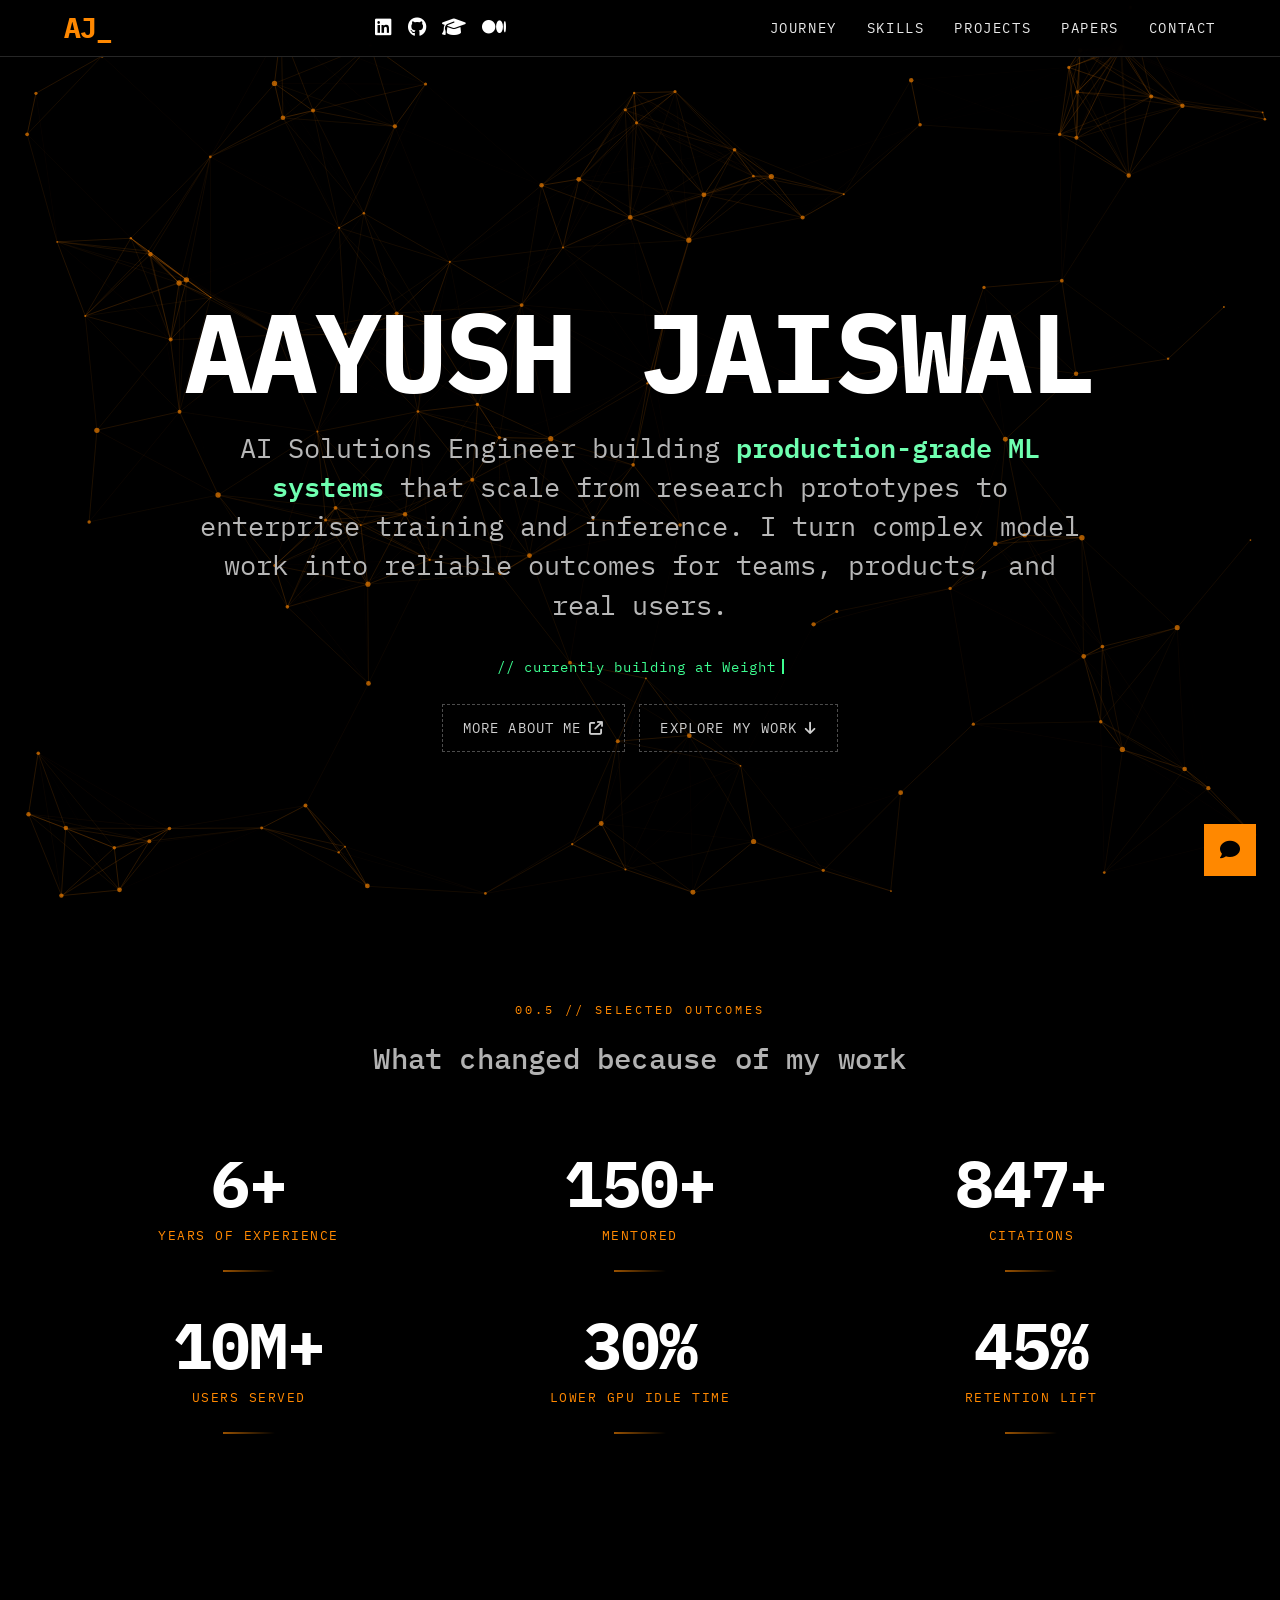
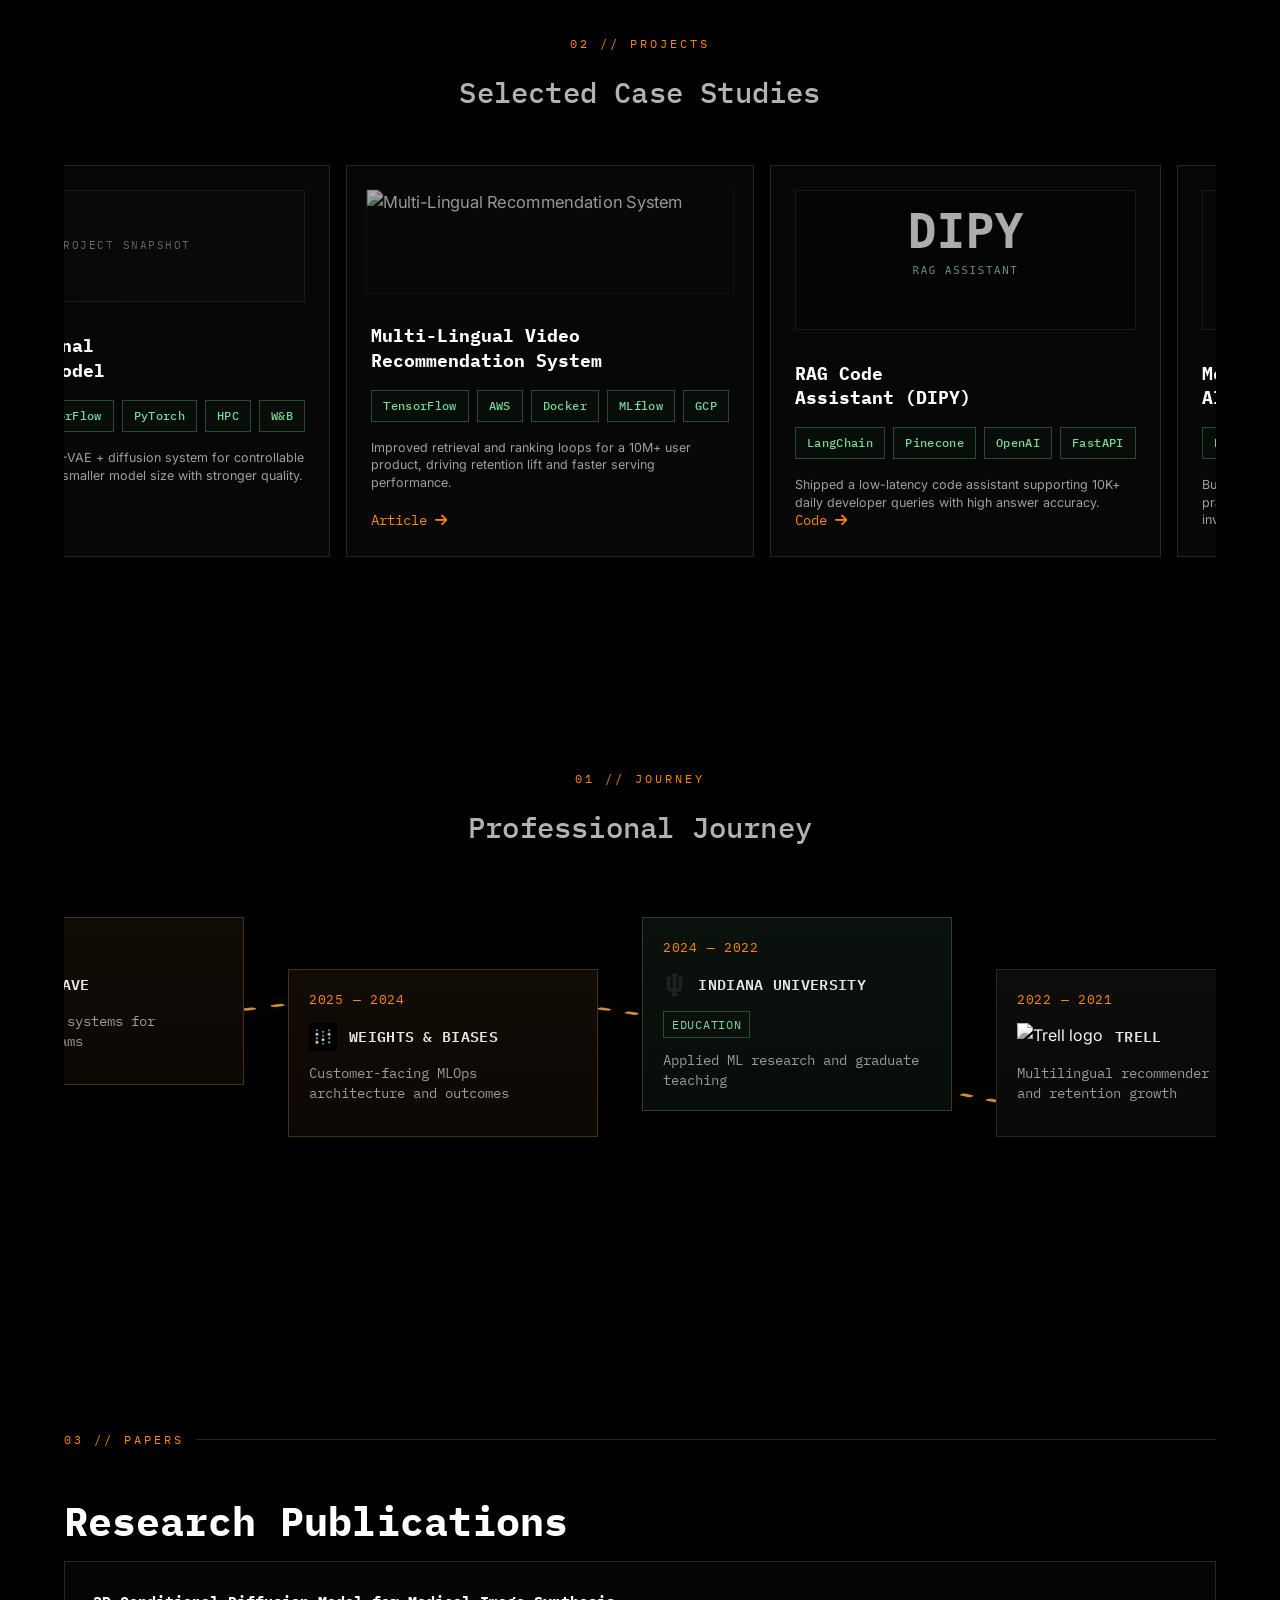
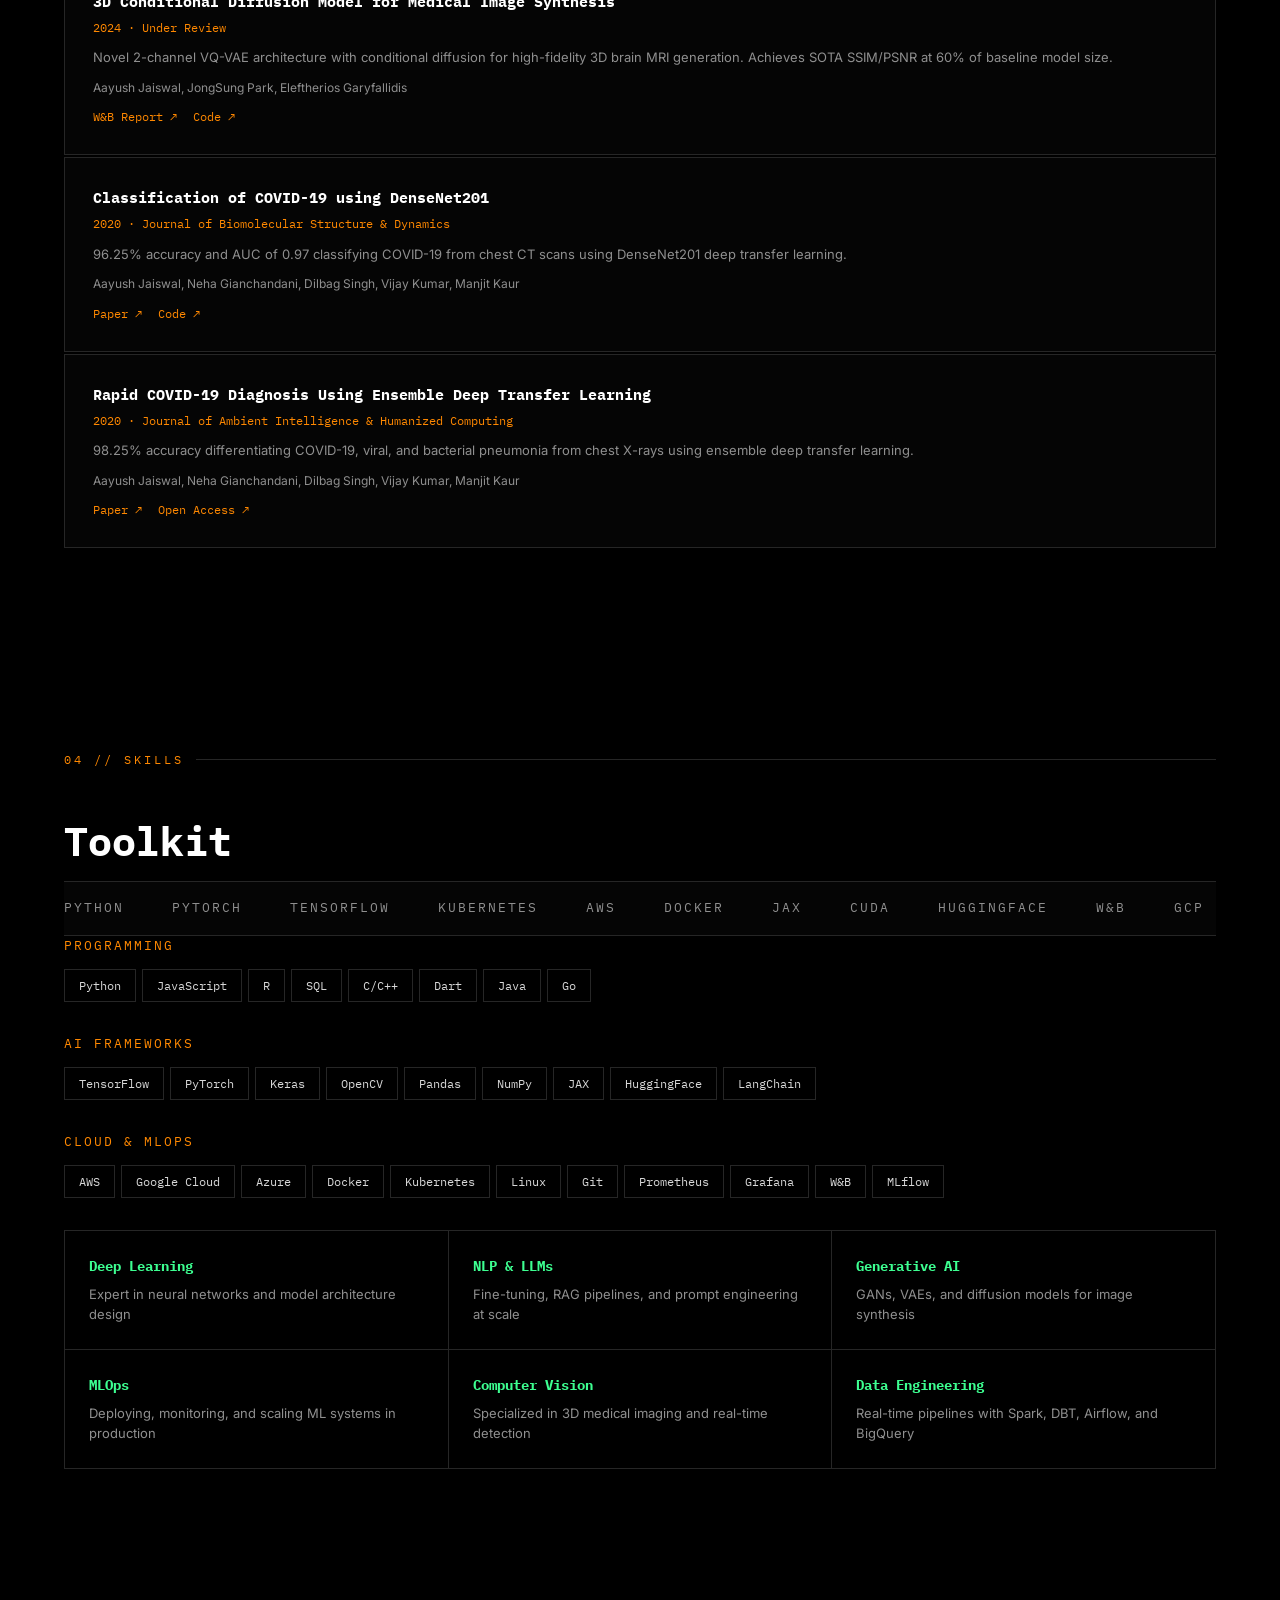
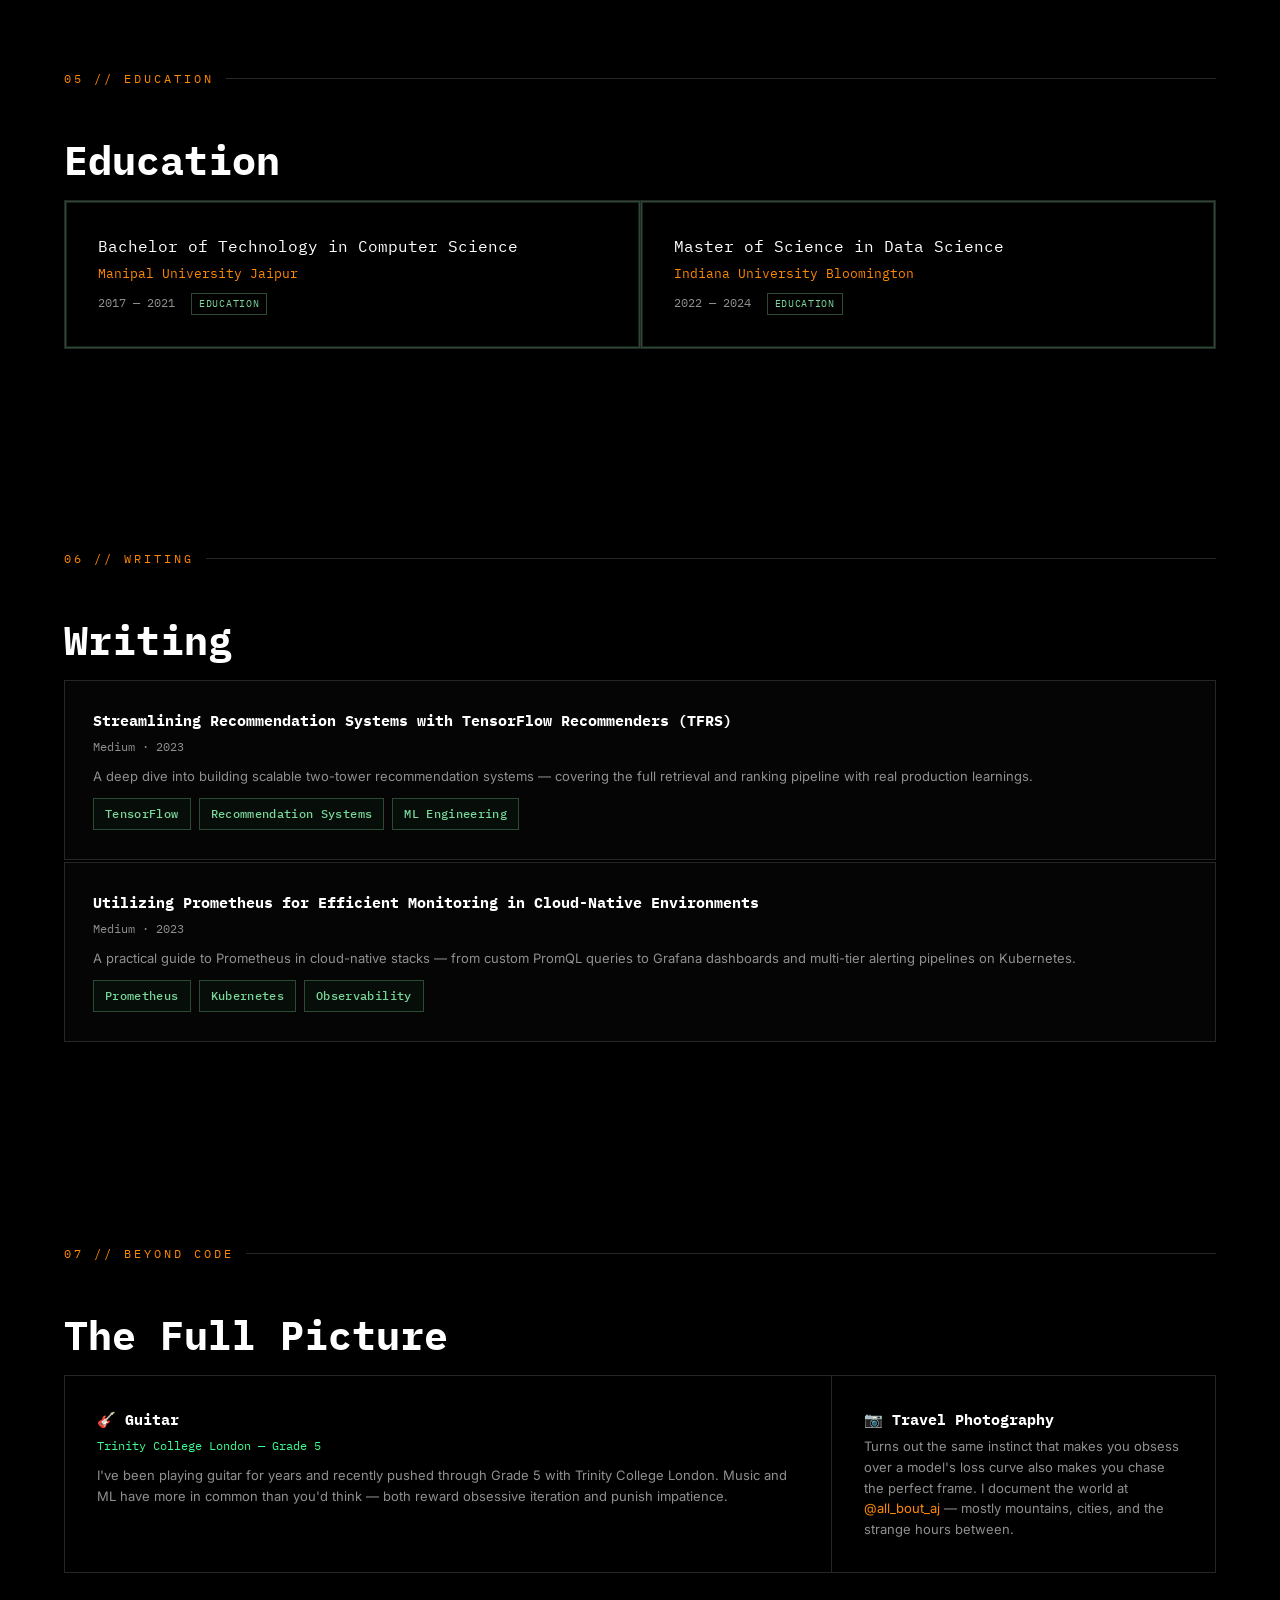
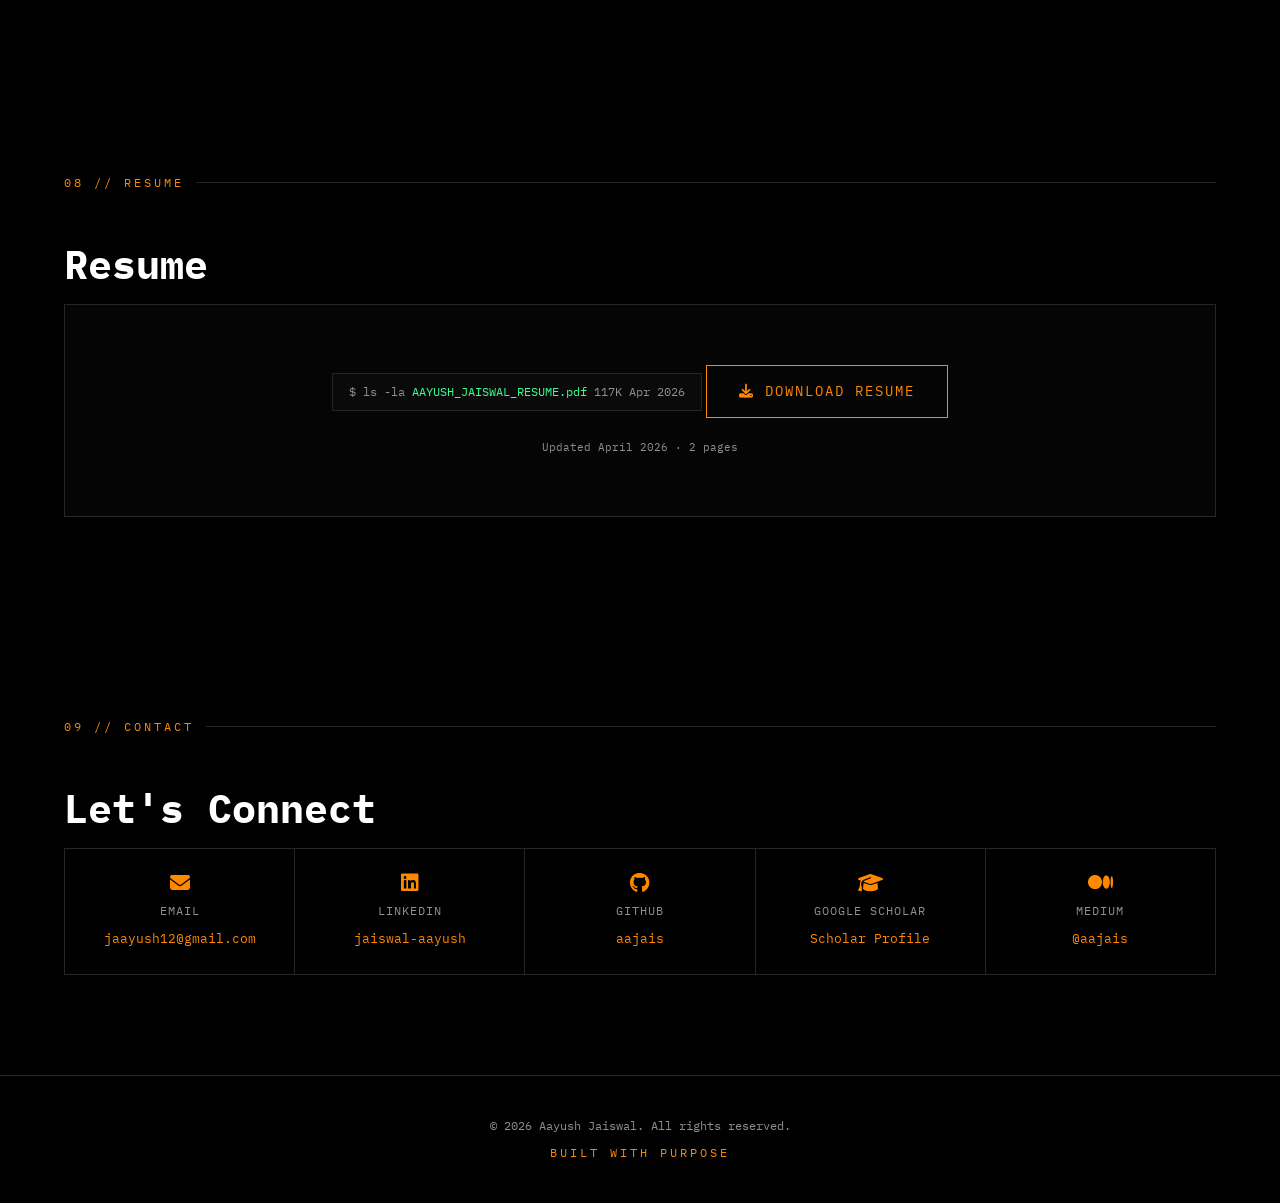
==== index.html @ 4920e7f9 "feat: complete hero redesign with terminal tags, handoff-ready state tie up all loose ends from the " ====
<!DOCTYPE html>
<html lang="en">
<head>
<meta charset="UTF-8">
<meta name="viewport" content="width=device-width,initial-scale=1">
<title>Aayush Jaiswal — AI Solutions Engineer</title>
<meta name="description" content="AI Solutions Engineer, Post-Sales at Weights & Biases (CoreWeave). From 800+ citation papers to 10M+ user systems. Deep learning, MLOps, and generative AI.">
<link rel="canonical" href="https://aajais.github.io">
<meta property="og:title" content="Aayush Jaiswal — AI Solutions Engineer">
<meta property="og:description" content="From 800+ citation papers to 10M+ user systems. AI Solutions Engineer, Post-Sales at Weights & Biases (CoreWeave).">
<meta property="og:image" content="https://aajais.github.io/og-image.png">
<meta property="og:type" content="website">
<meta name="twitter:card" content="summary_large_image">
<meta name="twitter:title" content="Aayush Jaiswal — AI Solutions Engineer">
<meta name="twitter:description" content="From 800+ citation papers to 10M+ user systems.">
<link rel="icon" type="image/png" href="favicon.png">
<link rel="apple-touch-icon" href="apple-touch-icon.png">
<link rel="preconnect" href="https://fonts.googleapis.com">
<link rel="preconnect" href="https://fonts.gstatic.com" crossorigin>
<link href="https://fonts.googleapis.com/css2?family=IBM+Plex+Mono:wght@400;500;600;700&family=Inter:wght@300;400;500;600&display=swap" rel="stylesheet">
<link rel="stylesheet" href="https://cdnjs.cloudflare.com/ajax/libs/font-awesome/6.5.1/css/all.min.css">
<script type="application/ld+json">
{"@context":"https://schema.org","@type":"Person","name":"Aayush Jaiswal","jobTitle":"AI Solutions Engineer, Post-Sales","worksFor":{"@type":"Organization","name":"Weights & Biases (CoreWeave)"},"url":"https://aajais.github.io","email":"jaayush12@gmail.com","sameAs":["https://www.linkedin.com/in/jaiswal-aayush","https://github.com/aajais","https://scholar.google.com/citations?user=ZvTNhlcAAAAJ&hl=en","https://medium.com/@aajais"],"alumniOf":[{"@type":"CollegeOrUniversity","name":"Indiana University Bloomington"},{"@type":"CollegeOrUniversity","name":"Manipal University Jaipur"}]}
</script>
<style>
*,*::before,*::after{margin:0;padding:0;box-sizing:border-box;border-radius:0!important}
:root{--black:#000;--bg:#000;--orange:#ff8800;--green:#3dff91;--border:#262626;--text:#d8d8d8;--text-dim:#8f8f8f;--white:#fff;--mono:'IBM Plex Mono',monospace;--sans:'Inter',sans-serif;--fs-xs:12px;--fs-sm:14px;--fs-md:16px;--fs-lg:20px;--fs-xl:28px;--fs-2xl:40px;--fs-3xl:56px}
html{scroll-behavior:smooth;scrollbar-width:thin;scrollbar-color:var(--orange) #000}
body{background:var(--black);color:var(--text);font-family:var(--sans);font-size:16px;line-height:1.6;overflow-x:hidden}
::selection{background:var(--orange);color:#000}
a{color:var(--orange);text-decoration:none;transition:color .2s}
a:hover{color:var(--green)}

/* Scroll Progress */
#scroll-progress{position:fixed;top:0;left:0;height:2px;background:var(--green);z-index:9999;transition:width .1s linear;width:0}

/* Nav */
nav{position:fixed;top:0;left:0;right:0;z-index:1000;background:rgba(0,0,0,.92);border-bottom:1px solid var(--border);backdrop-filter:blur(10px);-webkit-backdrop-filter:blur(10px)}
.nav-inner{max-width:1200px;margin:0 auto;padding:0 24px;height:56px;display:grid;grid-template-columns:auto 1fr auto;align-items:center;gap:22px}
.nav-logo{font-family:var(--mono);font-weight:700;font-size:var(--fs-xl);color:var(--orange);letter-spacing:-1px}
.nav-links{display:flex;align-items:center;gap:30px}
.nav-links a{font-family:var(--mono);font-size:var(--fs-sm);text-transform:uppercase;letter-spacing:1.6px;color:#eaeaea;transition:color .2s}
.nav-links a:hover{color:var(--orange)}
.nav-socials{display:flex;align-items:center;justify-content:center;gap:16px}
.nav-socials a{color:#fff;font-size:19px;transition:color .2s}
.nav-socials a:hover{color:var(--orange)}
.pulse-dot{width:8px;height:8px;background:var(--green);display:inline-block;animation:pulse 2s infinite}
@keyframes pulse{0%,100%{opacity:1}50%{opacity:.3}}
.nav-toggle{display:none;background:none;border:none;color:var(--orange);font-size:20px;cursor:pointer}

/* Sections */
.section{padding:100px 24px;max-width:1200px;margin:0 auto}
.section-label{font-family:var(--mono);font-size:12px;text-transform:uppercase;letter-spacing:3px;color:var(--orange);margin-bottom:40px;display:flex;align-items:center;gap:12px}
.section-label::after{content:'';flex:1;height:1px;background:var(--border)}

/* Hero Portrait */
.hero-portrait{margin-bottom:24px}
.hero-portrait img{width:140px;height:140px;object-fit:cover;border:2px solid var(--border);filter:grayscale(30%);transition:filter .3s}
.hero-portrait img:hover{filter:grayscale(0%);border-color:var(--orange)}

/* Hero */
#hero{min-height:100vh;display:flex;align-items:center;justify-content:center;position:relative;padding-top:56px}
#particle-canvas{position:fixed;inset:0;width:100vw;height:100vh;z-index:0;pointer-events:none;opacity:.9}
.hero-content{position:relative;z-index:1;width:100%;max-width:1200px;margin:0 auto;padding:0 24px;display:flex;flex-direction:column;align-items:center;text-align:center;transform:translateY(4vh)}
.hero-eyebrow{font-family:var(--mono);font-size:var(--fs-sm);color:var(--green);margin:18px 0 0;letter-spacing:1px;width:min(100%,980px);display:inline-block;white-space:nowrap;overflow:visible;min-height:1.4em}
.hero-eyebrow.typing::after{content:'';display:inline-block;width:2px;height:1.05em;background:var(--green);margin-left:6px;vertical-align:-2px;animation:caret .9s step-end infinite}
.hero-name{font-family:var(--mono);font-size:clamp(58px,9.2vw,112px);font-weight:700;color:var(--white);line-height:.95;margin:22px 0 24px;letter-spacing:-2px;text-align:center;width:min(100%,980px)}
.hero-tagline{font-family:var(--mono);font-size:clamp(19px,2.3vw,27px);color:#b7b7b7;margin:0 auto 14px;max-width:56ch;line-height:1.45;width:min(100%,980px)}
.hero-tagline .highlight-prod{color:#6fffb0;font-weight:600}
.hero-grid{display:grid;grid-template-columns:minmax(0,.9fr) minmax(0,1.1fr);gap:32px;align-items:start}
.hero-left{display:flex;flex-direction:column;gap:14px}
.hero-right{display:flex;flex-direction:column;min-width:0}
.hero-intro{font-size:14px;color:#b8b8b8;max-width:46ch;line-height:1.65}
.hero-cta{display:flex;gap:14px;margin-top:26px;justify-content:center;flex-wrap:wrap;width:min(100%,980px)}
.hero-btn{display:inline-flex;align-items:center;gap:8px;font-family:var(--mono);font-size:var(--fs-sm);text-transform:uppercase;letter-spacing:1.1px;padding:12px 20px;border:1px dashed #4c4c4c;color:#cfcfcf;background:transparent;box-shadow:none;transition:all .22s ease}
.hero-btn:hover{border-color:var(--green);color:var(--green);transform:translateY(-1px);background:rgba(61,255,145,.05)}

/* Code bio */
.code-window{border:1px solid var(--border);background:#0a0a0a;overflow:hidden}
.code-titlebar{display:flex;align-items:center;gap:8px;padding:10px 14px;border-bottom:1px solid var(--border);background:#0d0d0d}
.code-dot{width:10px;height:10px;display:inline-block}
.code-dot.red{background:#ff5f57}
.code-dot.yellow{background:#febc2e}
.code-dot.green{background:#28c840}
.code-filename{font-family:var(--mono);font-size:12px;color:var(--text-dim);margin-left:8px}
.code-body{padding:20px;font-family:var(--mono);font-size:13px;line-height:1.7;color:var(--text);overflow-x:auto}
.code-body .kw{color:var(--orange)}
.code-body .str{color:var(--green)}
.code-body .cm{color:var(--text-dim)}
.code-body .fn{color:#82aaff}
.code-body .num{color:#f78c6c}

/* Social row */
.hero-socials{display:none}
.hero-socials a{color:var(--text-dim);font-size:18px;transition:color .2s}
.hero-socials a:hover{color:var(--orange)}

/* Hero right rail */
.hero-panel{border:1px solid var(--border);background:#060606;padding:18px}
.hero-panel-title{font-family:var(--mono);font-size:11px;text-transform:uppercase;letter-spacing:1.5px;color:var(--orange);margin-bottom:10px}
.hero-panel-list{display:flex;flex-direction:column;gap:8px}
.hero-panel-item{font-size:13px;color:#b8b8b8;line-height:1.55}
.worked-grid{display:grid;grid-template-columns:repeat(2,minmax(0,1fr));gap:6px}
.worked-logo{font-family:var(--mono);font-size:10px;letter-spacing:.4px;text-transform:uppercase;color:#c2c2c2;border:1px solid var(--border);padding:8px 7px;text-align:center;background:#0b0b0b}
.worked-logo.primary{color:var(--orange);border-color:#3a2a16;background:#0d0803}
.worked-caption{font-size:11px;color:#7e7e7e;margin-top:8px;line-height:1.45}

/* Stats bar */
.stats-bar{display:grid;grid-template-columns:repeat(4,1fr);gap:14px;background:transparent;border:none;margin-top:46px;width:min(100%,980px)}
.stat-item{background:linear-gradient(180deg,#121212,#070707);padding:22px 16px;text-align:center;border:1px solid #2f2113;box-shadow:inset 0 0 0 1px rgba(255,136,0,.08);transition:transform .25s ease,border-color .25s ease,box-shadow .25s ease}
.stat-item:hover{transform:translateY(-4px);border-color:#8a5a22;box-shadow:0 12px 34px rgba(255,136,0,.18)}
.stat-num{font-family:var(--mono);font-size:clamp(30px,3.2vw,42px);font-weight:700;color:#ff9f1a;transition:transform .25s ease,color .25s ease;display:inline-block}
.stat-item:hover .stat-num{transform:scale(1.12);color:#ffc06a}
.stat-label{font-family:var(--mono);font-size:var(--fs-xs);text-transform:uppercase;color:#9e9e9e;letter-spacing:1.3px;margin-top:6px}
@keyframes caret{50%{opacity:0}}

/* Trusted By */
.trusted-grid{display:grid;grid-template-columns:repeat(auto-fill,minmax(160px,1fr));gap:1px;background:var(--border);border:1px solid var(--border)}
.trusted-item{background:var(--black);padding:20px;text-align:center;font-family:var(--mono);font-size:13px;color:var(--text-dim);transition:color .2s}
.trusted-item:hover{color:var(--orange)}
.trusted-note{margin-top:14px;font-family:var(--mono);font-size:12px;color:#9c9c9c}

/* Outcomes */
#outcomes .section-label,#journey .section-label,#projects .section-label{margin-bottom:16px;justify-content:center;text-align:center}
#outcomes .section-label::after,#journey .section-label::after,#projects .section-label::after{display:none}
#outcomes .section-title,#journey .section-title,#projects .section-title{margin-bottom:44px;font-size:clamp(20px,2.3vw,30px);font-weight:500;color:#b2b2b2;letter-spacing:.2px;text-align:center}
.outcomes-grid{display:grid;grid-template-columns:repeat(3,minmax(0,1fr));gap:16px 22px;background:transparent;border:none;justify-items:center}
.outcome-card{position:relative;background:transparent;padding:10px 0 12px;min-height:146px;display:flex;flex-direction:column;justify-content:center;align-items:center;text-align:center;cursor:pointer;transition:transform .28s ease;width:100%}
.outcome-card::after{content:'';position:absolute;left:50%;transform:translateX(-50%);bottom:0;width:52px;height:2px;background:linear-gradient(90deg,var(--orange),transparent);opacity:.6;transition:width .32s ease,opacity .32s ease}
.outcome-kpi{font-family:var(--mono);font-size:clamp(48px,5.1vw,72px);font-weight:800;line-height:1;color:var(--white);letter-spacing:-1px;margin-bottom:10px;transition:transform .28s ease,text-shadow .28s ease}
.outcome-title{font-family:var(--mono);font-size:13px;text-transform:uppercase;letter-spacing:1.5px;color:var(--orange);margin-bottom:0;transition:transform .28s ease,color .28s ease}
.outcome-copy{font-size:13px;color:#9f9f9f;line-height:1.45;margin-top:0;max-height:0;opacity:0;overflow:hidden;transform:translateY(8px);max-width:34ch;transition:max-height .42s ease,opacity .32s ease,transform .32s ease,margin-top .32s ease}
.outcome-card:hover,.outcome-card:focus-within{transform:translateY(-3px)}
.outcome-card:hover::after,.outcome-card:focus-within::after{width:116px;opacity:1}
.outcome-card:hover .outcome-kpi,.outcome-card:focus-within .outcome-kpi{transform:translateY(-2px) scale(1.03);text-shadow:0 0 18px rgba(255,255,255,.15)}
.outcome-card:hover .outcome-title,.outcome-card:focus-within .outcome-title{transform:translateY(-1px);color:#ff9f1a}
.outcome-card:hover .outcome-copy,.outcome-card:focus-within .outcome-copy{margin-top:8px;max-height:8em;opacity:1;transform:translateY(0)}
@media(max-width:1100px){
  .outcomes-grid{grid-template-columns:repeat(2,minmax(0,1fr));gap:18px}
}
@media(max-width:700px){
  .outcomes-grid{grid-template-columns:1fr;gap:20px}
  #outcomes .section-title{margin-bottom:24px}
}

/* Tech Marquee */
.marquee-wrap{overflow:hidden;border-top:1px solid var(--border);border-bottom:1px solid var(--border);padding:16px 0;background:#050505}
.marquee-track{display:flex;gap:48px;animation:marquee 30s linear infinite;width:max-content}
.marquee-track span{font-family:var(--mono);font-size:13px;text-transform:uppercase;letter-spacing:2px;color:var(--text-dim);white-space:nowrap}
@keyframes marquee{0%{transform:translateX(0)}100%{transform:translateX(-50%)}}

/* Education */
.edu-grid{display:grid;grid-template-columns:1fr 1fr;gap:1px;background:var(--border);border:1px solid var(--border)}
.edu-card{background:var(--black);padding:32px}
.edu-degree{font-family:var(--mono);font-size:16px;color:var(--white);margin-bottom:4px}
.edu-school{color:var(--orange);font-family:var(--mono);font-size:13px;margin-bottom:8px}
.edu-meta{font-family:var(--mono);font-size:12px;color:var(--text-dim);display:flex;gap:16px}

/* Timeline */
.timeline{position:relative;padding-left:32px;border-left:1px solid var(--border)}
.timeline-item{position:relative;margin-bottom:2px;border:1px solid var(--border);background:#050505;cursor:pointer;transition:border-color .2s}
.timeline-item:hover,.timeline-item.active{border-color:var(--orange)}
.timeline-item::before{content:'';position:absolute;left:-38px;top:24px;width:10px;height:10px;border:1px solid var(--orange);background:var(--black)}
.timeline-item.active::before{background:var(--orange)}
.timeline-header{display:flex;justify-content:space-between;align-items:center;padding:20px 24px;flex-wrap:wrap;gap:8px}
.timeline-role{font-family:var(--mono);font-size:14px;color:var(--white)}
.timeline-role span{color:var(--orange)}
.timeline-date{font-family:var(--mono);font-size:12px;color:var(--text-dim)}
.timeline-expand{font-family:var(--mono);font-size:16px;color:var(--orange);margin-left:8px;transition:transform .2s}
.timeline-item.active .timeline-expand{transform:rotate(45deg)}
.timeline-body{max-height:0;overflow:hidden;transition:max-height .4s ease}
.timeline-body-inner{padding:0 24px 20px;color:var(--text);font-size:14px;line-height:1.7}
.timeline-tags{display:flex;flex-wrap:wrap;gap:6px;margin-top:12px}
.tag{font-family:var(--mono);font-size:11px;padding:4px 10px;border:1px solid var(--border);color:var(--text-dim)}

/* Journey connected snake timeline */
#journey{}
.journey-strip{position:relative;overflow-x:auto;padding:14px 0 20px;scrollbar-width:none;-ms-overflow-style:none}
.journey-strip::-webkit-scrollbar{display:none}
.journey-track{position:relative;display:flex;gap:44px;align-items:flex-start;min-width:max(100%,2600px);width:max-content;padding:34px 16px 42px}
.journey-wire{position:absolute;left:0;top:0;width:100%;height:100%;z-index:0;pointer-events:none;isolation:isolate}
.journey-wire svg{width:100%;height:100%}
.journey-wire path{fill:none;stroke:#ffad42;stroke-width:2.9;stroke-linecap:round;stroke-linejoin:round;stroke-dasharray:2.4 9;opacity:.82;filter:drop-shadow(0 0 8px rgba(255,160,48,.42));animation:journeyFlow 14s linear infinite}
.journey-item{--offsetY:0px;transform:translateY(var(--offsetY));border:1px solid var(--border);background:linear-gradient(180deg,#0d0d0d 0%,#090909 100%);padding:20px;display:flex;flex-direction:column;gap:12px;position:relative;min-height:168px;flex:0 0 310px;transition:transform .22s ease,border-color .22s ease,box-shadow .22s ease,background .22s ease;overflow:hidden;z-index:1}
/* One tile per hill/valley for cleaner rhythm */
.journey-item:nth-of-type(odd){--offsetY:-26px}
.journey-item:nth-of-type(even){--offsetY:26px}
.journey-item.primary{border-color:#4b2f14;background:linear-gradient(180deg,#120c06 0%,#0c0804 100%)}
.journey-item.education{border-color:#2a4130;background:linear-gradient(180deg,#0a120d 0%,#080d09 100%)}
.journey-item:hover{transform:translateY(calc(var(--offsetY) - 4px));border-color:#7a4b1d;box-shadow:0 10px 26px rgba(0,0,0,.35),0 0 0 1px rgba(255,136,0,.12) inset}
.journey-item::selection{background:rgba(255,136,0,.25)}
.journey-item::before{content:'';position:absolute;inset:0;background:linear-gradient(115deg,transparent 25%,rgba(255,136,0,.09) 45%,transparent 65%);transform:translateX(-140%);transition:transform .6s ease;pointer-events:none}
.journey-item:hover::before{transform:translateX(140%)}
.journey-years{font-family:var(--mono);font-size:13px;color:var(--orange);letter-spacing:.7px}
.journey-brand{display:flex;align-items:center;gap:12px}
.journey-logo-img{height:28px;max-width:140px;object-fit:contain;object-position:left center;filter:grayscale(100%) contrast(120%) brightness(1.04);transition:filter .22s ease,transform .22s ease}
.journey-item:hover .journey-logo-img{filter:grayscale(30%) contrast(120%) brightness(1.08);transform:translateY(-1px)}
.journey-logo-fallback{height:24px;min-width:40px;padding:0 10px;border:1px solid var(--border);display:grid;place-items:center;font:700 10px var(--mono);color:#cfcfcf;background:#0f0f0f}
.journey-name{font:600 15px var(--mono);letter-spacing:.3px;color:#e6e6e6;text-transform:uppercase;line-height:1.3}
.journey-role{font-size:14px;color:#9a9a9a;line-height:1.45;position:relative;font-family:var(--mono);padding-right:0}
.journey-role::after{display:none}
.journey-item:hover .journey-role::after{display:none}
.journey-badge{font-family:var(--mono);font-size:12px;color:#79d89a;border:1px solid #2a4a33;padding:3px 8px;display:inline-block;width:max-content;letter-spacing:.7px;text-transform:uppercase}

/* linear alternating order */
.journey-item .journey-dot{position:absolute;right:-16px;top:50%;transform:translateY(-50%);width:8px;height:8px;border-radius:50%;background:#ffb347;box-shadow:0 0 0 2px rgba(255,136,0,.18),0 0 12px rgba(255,170,64,.4);animation:journeyPulse 2.2s ease-in-out infinite}
.journey-item:last-of-type .journey-dot{display:none}

/* legacy per-card connectors replaced by wavy dotted journey wire */
.journey-item::after{display:none}
@keyframes journeyPulse{0%,100%{transform:scale(1);opacity:.92}50%{transform:scale(1.18);opacity:1}}
@keyframes journeyCursorBlink{0%,49%{opacity:1}50%,100%{opacity:0}}
@keyframes journeyFlow{from{stroke-dashoffset:0}to{stroke-dashoffset:-240}}

@media(max-width:980px){
  .journey-item{--offsetY:0px;flex-basis:290px}
  .journey-item:hover{transform:translateY(-4px)}
}
@media(max-width:700px){.journey-item{flex-basis:86vw}}
.edu-card.edu-focus{border:1px solid #2a4a33;box-shadow:inset 0 0 0 1px #152119}
.edu-meta .edu-pill{font-family:var(--mono);font-size:10px;color:#79d89a;border:1px solid #2a4a33;padding:2px 7px;letter-spacing:.7px;text-transform:uppercase}

/* Skills */
.skills-category{margin-bottom:32px}
.skills-category-title{font-family:var(--mono);font-size:13px;color:var(--orange);text-transform:uppercase;letter-spacing:2px;margin-bottom:12px}
.skills-list{display:flex;flex-wrap:wrap;gap:6px}
.skill-pill{font-family:var(--mono);font-size:12px;padding:6px 14px;border:1px solid var(--border);color:var(--text);transition:all .2s}
.skill-pill:hover{border-color:var(--orange);color:var(--orange)}
.specialties-grid{display:grid;grid-template-columns:repeat(3,minmax(0,1fr));gap:1px;background:var(--border);border:1px solid var(--border);margin-top:32px}
.specialty-card{background:var(--black);padding:24px}
.specialty-card h4{font-family:var(--mono);font-size:14px;color:var(--green);margin-bottom:6px}
.specialty-card p{font-size:13px;color:var(--text-dim)}

/* Projects */
#projects{}
.projects-shell{position:relative;padding:0}
.projects-track{display:flex;gap:16px;overflow-x:auto;scroll-snap-type:none;padding:4px 0 12px;scrollbar-width:none;-ms-overflow-style:none}

/* gentle edge fade for auto-scrolling sections (stable, no overlay artifacts) */
.journey-strip,.projects-shell{box-shadow:inset 44px 0 34px -32px rgba(0,0,0,.95),inset -44px 0 34px -32px rgba(0,0,0,.95)}
.projects-track::-webkit-scrollbar{display:none}
.project-card{flex:0 0 352px;scroll-snap-align:start;background:#070707;border:1px solid var(--border);padding:24px;display:flex;flex-direction:column;gap:16px;height:392px;min-height:392px}
.project-card h3{font-family:var(--mono);font-size:18px;color:var(--white);margin:0;line-height:1.35;display:-webkit-box;-webkit-line-clamp:2;-webkit-box-orient:vertical;overflow:hidden;min-height:2.7em}
.project-impact{font-size:12.5px;color:#9f9f9f;line-height:1.4;display:block;overflow:visible;margin:0;min-height:0}
.project-tags{display:flex;flex-wrap:nowrap;gap:8px;margin:0;overflow:hidden;white-space:nowrap;min-height:34px;align-items:center}
.project-tags .tag{display:inline-flex;align-items:center;justify-content:center;height:32px;padding:0 11px;box-sizing:border-box;font-family:var(--mono);font-size:12px;font-weight:500;letter-spacing:.35px;line-height:1;border:1px solid #2a4a33;color:#79d89a;background:#070d09;white-space:nowrap;flex:0 0 auto}
.project-link{font-family:var(--mono);font-size:14px;color:var(--orange);margin-top:auto;padding-top:16px;display:inline-flex;align-items:center;gap:8px}
.project-link:hover{color:var(--green)}

/* Papers */
.paper-card{border:1px solid var(--border);padding:28px;margin-bottom:2px;background:#050505}
.paper-card h3{font-family:var(--mono);font-size:15px;color:var(--white);margin-bottom:4px}
.paper-venue{font-family:var(--mono);font-size:12px;color:var(--orange);margin-bottom:10px}
.paper-card p{font-size:13px;color:var(--text-dim);line-height:1.6;margin-bottom:10px}
.paper-authors{font-size:12px;color:var(--text-dim);margin-bottom:10px}
.paper-links{display:flex;gap:16px;flex-wrap:wrap}
.paper-links a{font-family:var(--mono);font-size:12px;color:var(--orange)}

/* Writing */
.writing-card{border:1px solid var(--border);padding:28px;margin-bottom:2px;background:#050505;display:block;transition:border-color .2s}
.writing-card:hover{border-color:var(--orange)}
.writing-card h3{font-family:var(--mono);font-size:15px;color:var(--white);margin-bottom:4px}
.writing-meta{font-family:var(--mono);font-size:12px;color:var(--text-dim);margin-bottom:10px}
.writing-card p{font-size:13px;color:var(--text-dim);line-height:1.6;margin-bottom:10px}

/* Beyond */
.beyond-grid{display:grid;grid-template-columns:2fr 1fr;gap:1px;background:var(--border);border:1px solid var(--border)}
.beyond-card{background:var(--black);padding:32px}
.beyond-card h3{font-family:var(--mono);font-size:15px;color:var(--white);margin-bottom:4px}
.beyond-card .note{font-family:var(--mono);font-size:12px;color:var(--green);margin-bottom:10px}
.beyond-card p{font-size:13px;color:var(--text-dim);line-height:1.6}

/* Resume */
.resume-section{text-align:center;padding:60px 24px;border:1px solid var(--border);background:#050505}
.resume-btn{display:inline-flex;align-items:center;gap:10px;font-family:var(--mono);font-size:14px;padding:14px 32px;border:1px solid var(--orange);color:var(--orange);text-transform:uppercase;letter-spacing:2px;transition:all .2s}
.resume-btn:hover{background:var(--orange);color:#000}
.resume-date{font-family:var(--mono);font-size:11px;color:var(--text-dim);margin-top:12px}

/* Contact */
.contact-grid{display:grid;grid-template-columns:repeat(auto-fill,minmax(200px,1fr));gap:1px;background:var(--border);border:1px solid var(--border)}
.contact-item{background:var(--black);padding:24px;text-align:center;transition:background .2s}
.contact-item:hover{background:#0a0a0a}
.contact-item i{font-size:20px;color:var(--orange);margin-bottom:8px;display:block}
.contact-item span{font-family:var(--mono);font-size:12px;color:var(--text-dim);display:block;margin-bottom:4px;text-transform:uppercase;letter-spacing:1px}
.contact-item a{font-family:var(--mono);font-size:13px}

/* Footer */
footer{border-top:1px solid var(--border);padding:40px 24px;text-align:center}
footer p{font-family:var(--mono);font-size:12px;color:var(--text-dim)}
footer .built{color:var(--orange);letter-spacing:3px;text-transform:uppercase;margin-top:8px}

/* Chat Widget */
.chat-toggle{position:fixed;bottom:24px;right:24px;width:52px;height:52px;background:var(--orange);border:none;color:#000;font-size:20px;cursor:pointer;z-index:2000;display:flex;align-items:center;justify-content:center;transition:background .2s}
.chat-toggle:hover{background:var(--green)}
.chat-panel{position:fixed;bottom:88px;right:24px;width:360px;max-height:480px;background:#0a0a0a;border:1px solid var(--border);z-index:2000;display:none;flex-direction:column}
.chat-panel.open{display:flex}
.chat-header{padding:16px;border-bottom:1px solid var(--border);display:flex;align-items:center;justify-content:space-between}
.chat-header h4{font-family:var(--mono);font-size:14px;color:var(--white);display:flex;align-items:center;gap:8px}
.chat-header .online-dot{width:8px;height:8px;background:var(--green);display:inline-block;animation:pulse 2s infinite}
.chat-messages{flex:1;overflow-y:auto;padding:16px;display:flex;flex-direction:column;gap:10px;min-height:200px}
.chat-msg{max-width:85%;padding:10px 14px;font-size:13px;line-height:1.5}
.chat-msg.bot{background:#111;color:var(--text);align-self:flex-start;border:1px solid var(--border)}
.chat-msg.user{background:var(--orange);color:#000;align-self:flex-end}
.chat-chips{display:flex;flex-wrap:wrap;gap:6px;padding:0 16px 12px}
.chat-chip{font-family:var(--mono);font-size:11px;padding:6px 12px;border:1px solid var(--border);color:var(--text-dim);background:none;cursor:pointer;transition:all .2s}
.chat-chip:hover{border-color:var(--orange);color:var(--orange)}
.chat-input-wrap{display:flex;border-top:1px solid var(--border)}
.chat-input-wrap input{flex:1;background:transparent;border:none;padding:14px;color:var(--text);font-family:var(--mono);font-size:13px;outline:none}
.chat-input-wrap button{background:var(--orange);border:none;padding:0 16px;color:#000;font-size:16px;cursor:pointer}

/* Responsive */
@media(max-width:768px){
  .nav-inner{display:flex;justify-content:space-between}
  .nav-links{display:none;position:absolute;top:56px;left:0;right:0;background:rgba(0,0,0,.97);flex-direction:column;padding:20px;border-bottom:1px solid var(--border)}
  .nav-links.open{display:flex}
  .nav-toggle{display:block}
  .nav-socials{display:none}
  .hero-grid{grid-template-columns:1fr}
  .hero-right{order:2}
  .hero-left{order:1}
  .hero-content{transform:translateY(1.8vh)}
  .hero-cta{flex-direction:column;align-items:center}
  .worked-grid{grid-template-columns:1fr 1fr}
  .stats-bar{grid-template-columns:repeat(2,1fr)}
  .edu-grid{grid-template-columns:1fr}
  .projects-track{gap:12px}
  .project-card{flex-basis:86vw}
  .specialties-grid{grid-template-columns:1fr}
  .beyond-grid{grid-template-columns:1fr}
  .chat-panel{right:8px;left:8px;width:auto}
}
/* Section heading */
.section-title{font-family:var(--mono);font-size:clamp(24px,4vw,40px);font-weight:700;color:var(--white);margin-bottom:8px}
.section-subtitle{font-size:15px;color:#b0b0b0;margin-bottom:48px;max-width:700px;line-height:1.75}

/* Skip link */
.skip-link{position:absolute;top:-40px;left:0;background:var(--orange);color:#000;padding:8px 16px;z-index:10000;font-family:var(--mono);font-size:13px;transition:top .2s}
.skip-link:focus{top:0}

/* Project thumbnails */
.project-thumb{width:100%;height:140px;object-fit:cover;border:1px solid var(--border);margin-bottom:16px;filter:grayscale(40%) brightness(0.7);transition:filter .3s;background:#0a0a0a;display:block}
.project-thumb.trell-fix{object-position:center;transform:scale(1.03);transform-origin:center;clip-path:inset(1px 0 1px 0)}
.project-thumb.remy-logo{object-fit:contain;padding:12px 24px;background:#0a0a0a}
.project-card:hover .project-thumb{filter:grayscale(0%) brightness(0.85)}
.project-thumb.placeholder{display:flex;align-items:center;justify-content:center;font-family:var(--mono);font-size:11px;letter-spacing:1.5px;text-transform:uppercase;color:#8f8f8f;background:linear-gradient(135deg,#0a0a0a 0%,#0f0f0f 100%)}

/* Education logos */
.edu-logo{width:28px;height:28px;object-fit:contain;margin-bottom:10px;filter:grayscale(100%) contrast(120%) brightness(1.04);opacity:.9}
.edu-logo-iu,.edu-logo-manipal{background:transparent;padding:0;border:none}

/* Back to top */
.back-to-top{position:fixed;bottom:90px;right:24px;width:40px;height:40px;background:#111;border:1px solid var(--border);color:var(--orange);font-family:var(--mono);font-size:18px;cursor:pointer;z-index:1999;display:none;align-items:center;justify-content:center;transition:all .2s}
.back-to-top.visible{display:flex}
.back-to-top:hover{background:var(--orange);color:#000;border-color:var(--orange)}

/* Resume enhanced */
.resume-file{font-family:var(--mono);font-size:12px;color:var(--text-dim);margin-bottom:16px;background:#0a0a0a;display:inline-block;padding:8px 16px;border:1px solid var(--border)}
.resume-file .fname{color:var(--green)}
.resume-file .fsize{color:var(--text-dim)}

/* Reduced motion */
@media(prefers-reduced-motion:reduce){
  #particle-canvas{display:none}
  .marquee-track{animation:none}
  .pulse-dot{animation:none}
  *{transition-duration:0.01ms!important}
}
</style>
</head>
<body>

<!-- Skip to content -->
<a href="#main-content" class="skip-link">Skip to content</a>

<!-- Scroll Progress -->
<div id="scroll-progress"></div>

<!-- Nav -->
<nav>
<div class="nav-inner">
  <a href="#hero" class="nav-logo">AJ_</a>
  <div class="nav-socials">
    <a href="https://www.linkedin.com/in/jaiswal-aayush" target="_blank" rel="noopener noreferrer" aria-label="LinkedIn"><i class="fab fa-linkedin"></i></a>
    <a href="https://github.com/aajais" target="_blank" rel="noopener noreferrer" aria-label="GitHub"><i class="fab fa-github"></i></a>
    <a href="https://scholar.google.com/citations?user=ZvTNhlcAAAAJ&hl=en" target="_blank" rel="noopener noreferrer" aria-label="Google Scholar"><i class="fas fa-graduation-cap"></i></a>
    <a href="https://medium.com/@aajais" target="_blank" rel="noopener noreferrer" aria-label="Medium"><i class="fab fa-medium"></i></a>
  </div>
  <button class="nav-toggle" onclick="document.querySelector('.nav-links').classList.toggle('open')" aria-label="Menu"><i class="fas fa-bars"></i></button>
  <div class="nav-links">
    <a href="#journey">Journey</a>
    <a href="#skills">Skills</a>
    <a href="#projects">Projects</a>
    <a href="#papers">Papers</a>
    <a href="#contact">Contact</a>
  </div>
</div>
</nav>

<!-- Hero -->
<main id="main-content">
<section id="hero">
<canvas id="particle-canvas"></canvas>
<div class="hero-content">
  <h1 class="hero-name">AAYUSH JAISWAL</h1>
  <p class="hero-tagline">AI Solutions Engineer building <span class="highlight-prod">production-grade ML systems</span> that scale from research prototypes to enterprise training and inference. I turn complex model work into reliable outcomes for teams, products, and real users.</p>
  <div class="hero-eyebrow">// currently building at Weights & Biases (CoreWeave)</div>

  <div class="hero-cta">
    <a class="hero-btn" href="about.html">More About Me <i class="fas fa-arrow-up-right-from-square"></i></a>
    <a class="hero-btn" href="#outcomes">Explore My Work <i class="fas fa-arrow-down"></i></a>
  </div>
</div>
</section>

<!-- Trusted By -->
<section class="section" id="trusted" data-feature="trustedBy">
<div class="section-label">00 // TRUSTED BY</div>
<h2 class="section-title">Enterprise Partners</h2>
<p class="trusted-note">Engagements through AI infrastructure support, technical advisory, and platform enablement at CoreWeave.</p>
<div class="trusted-grid">
  <div class="trusted-item">Google</div>
  <div class="trusted-item">Snap Inc</div>
  <div class="trusted-item">Riot Games</div>
  <div class="trusted-item">Tower Research</div>
  <div class="trusted-item">Recursion</div>
  <div class="trusted-item">Reflection AI</div>
  <div class="trusted-item">Path AI</div>
  <div class="trusted-item">Goodfire</div>
  <div class="trusted-item">MasterClass</div>
  <div class="trusted-item">Liftoff Mobile</div>
  <div class="trusted-item">Inference.net</div>
  <div class="trusted-item">+ more</div>
</div>
</section>

<!-- Outcomes -->
<section class="section" id="outcomes">
<div class="section-label">00.5 // SELECTED OUTCOMES</div>
<h2 class="section-title">What changed because of my work</h2>
<div class="outcomes-grid">
  <div class="outcome-card"><div class="outcome-kpi">6+</div><div class="outcome-title">Years of Experience</div><p class="outcome-copy">Building and shipping ML systems from research pipelines to production operations.</p></div>
  <div class="outcome-card"><div class="outcome-kpi">150+</div><div class="outcome-title">Mentored</div><p class="outcome-copy">Mentored engineers and students across distributed systems and applied ML workflows.</p></div>
  <div class="outcome-card"><div class="outcome-kpi">847+</div><div class="outcome-title">Citations</div><p class="outcome-copy">Research contributions in medical imaging and deep learning adopted across academia.</p></div>
  <div class="outcome-card"><div class="outcome-kpi">10M+</div><div class="outcome-title">Users Served</div><p class="outcome-copy">Production recommendation systems and AI features operating at multi-million user scale.</p></div>
  <div class="outcome-card"><div class="outcome-kpi">30%</div><div class="outcome-title">Lower GPU Idle Time</div><p class="outcome-copy">Optimized training workflows to cut waste and improve utilization in cloud environments.</p></div>
  <div class="outcome-card"><div class="outcome-kpi">45%</div><div class="outcome-title">Retention Lift</div><p class="outcome-copy">Recommendation improvements increased user retention with faster model iteration loops.</p></div>
</div>
</section>

<!-- Journey -->
<section class="section" id="journey">
<div class="section-label">01 // JOURNEY</div>
<h2 class="section-title">Professional Journey</h2>
<div class="journey-strip" aria-label="Career timeline">
  <div class="journey-track">
    <div class="journey-wire" aria-hidden="true">
      <svg viewBox="0 0 2400 360" preserveAspectRatio="none" role="presentation">
        <path d="M 40 180
                 C 140 80, 240 80, 340 180
                 S 540 280, 640 180
                 S 840 80, 940 180
                 S 1140 280, 1240 180
                 S 1440 80, 1540 180
                 S 1740 280, 1840 180
                 S 2040 80, 2140 180
                 S 2260 280, 2360 180" />
      </svg>
    </div>
    <article class="journey-item primary">
      <span class="journey-dot" aria-hidden="true"></span>
      <div class="journey-years">NOW — 2025</div>
      <div class="journey-brand">
        <img src="images/coreweave.png" class="journey-logo-img" alt="CoreWeave logo" loading="lazy">
        <div class="journey-name">CoreWeave</div>
      </div>
      <div class="journey-role">Production ML systems for enterprise teams</div>
    </article>

    <article class="journey-item primary">
      <span class="journey-dot" aria-hidden="true"></span>
      <div class="journey-years">2025 — 2024</div>
      <div class="journey-brand">
        <img src="images/wandb.png" class="journey-logo-img" alt="Weights and Biases logo" loading="lazy">
        <div class="journey-name">Weights &amp; Biases</div>
      </div>
      <div class="journey-role">Customer-facing MLOps architecture and outcomes</div>
    </article>

    <article class="journey-item education">
      <span class="journey-dot" aria-hidden="true"></span>
      <div class="journey-years">2024 — 2022</div>
      <div class="journey-brand">
        <img src="images/iu-logo.png" class="journey-logo-img" alt="Indiana University logo" loading="lazy">
        <div class="journey-name">Indiana University</div>
      </div>
      <div class="journey-badge">Education</div>
      <div class="journey-role">Applied ML research and graduate teaching</div>
    </article>

    <article class="journey-item">
      <span class="journey-dot" aria-hidden="true"></span>
      <div class="journey-years">2022 — 2021</div>
      <div class="journey-brand">
        <img src="images/trell.png" class="journey-logo-img" alt="Trell logo" loading="lazy">
        <div class="journey-name">Trell</div>
      </div>
      <div class="journey-role">Multilingual recommender systems and retention growth</div>
    </article>

    <article class="journey-item">
      <span class="journey-dot" aria-hidden="true"></span>
      <div class="journey-years">2021 — 2020</div>
      <div class="journey-brand">
        <img src="images/airtel.png" class="journey-logo-img" alt="Airtel logo" loading="lazy">
        <div class="journey-name">Airtel X Labs</div>
      </div>
      <div class="journey-role">Computer vision prototypes and applied ML delivery</div>
    </article>

    <article class="journey-item">
      <span class="journey-dot" aria-hidden="true"></span>
      <div class="journey-years">2020 — 2019</div>
      <div class="journey-brand">
        <div class="journey-logo-fallback">SP</div>
        <div class="journey-name">Spotle.ai</div>
      </div>
      <div class="journey-role">Early-stage applied AI product experimentation</div>
    </article>

    <article class="journey-item education">
      <span class="journey-dot" aria-hidden="true"></span>
      <div class="journey-years">2021 — 2017</div>
      <div class="journey-brand">
        <img src="images/manipal.png" class="journey-logo-img" alt="Manipal University logo" loading="lazy">
        <div class="journey-name">Manipal University Jaipur</div>
      </div>
      <div class="journey-badge">Education</div>
      <div class="journey-role">Computer science fundamentals and ML foundations</div>
    </article>
  </div>
</div>
</section>

<!-- Projects -->
<section class="section" id="projects">
<div class="section-label">02 // PROJECTS</div>
<h2 class="section-title">Selected Case Studies</h2>
<div class="projects-shell">
  <div class="projects-track" id="projectsTrack">

    <article class="project-card">
      <div class="project-thumb placeholder" aria-hidden="true">Project Snapshot</div>
      <h3>3D Conditional<br>Diffusion Model</h3>
      <div class="project-tags"><span class="tag">Python</span><span class="tag">TensorFlow</span><span class="tag">PyTorch</span><span class="tag">HPC</span><span class="tag">W&B</span></div>
      <p class="project-impact">Built a 2-channel VQ-VAE + diffusion system for controllable 3D MRI synthesis at smaller model size with stronger quality.</p>
      <a class="project-link" href="https://api.wandb.ai/links/dipy_genai/dzrwwnai" target="_blank" rel="noopener noreferrer">W&B Report <i class="fas fa-arrow-right"></i></a>
    </article>

    <article class="project-card">
      <img src="images/tfrs.png" alt="Multi-Lingual Recommendation System" class="project-thumb trell-fix" loading="lazy">
      <h3>Multi-Lingual Video<br>Recommendation System</h3>
      <div class="project-tags"><span class="tag">TensorFlow</span><span class="tag">AWS</span><span class="tag">Docker</span><span class="tag">MLflow</span><span class="tag">GCP</span></div>
      <p class="project-impact">Improved retrieval and ranking loops for a 10M+ user product, driving retention lift and faster serving performance.</p>
      <a class="project-link" href="https://medium.com/@aajais/streamlining-recommendation-systems-with-tensorflow-recommenders-tfrs-f77801d3f059" target="_blank" rel="noopener noreferrer">Article <i class="fas fa-arrow-right"></i></a>
    </article>

    <article class="project-card">
      <img src="images/dipy-logo.svg" alt="DIPY logo" class="project-thumb" loading="lazy">
      <h3>RAG Code<br>Assistant (DIPY)</h3>
      <div class="project-tags"><span class="tag">LangChain</span><span class="tag">Pinecone</span><span class="tag">OpenAI</span><span class="tag">FastAPI</span></div>
      <p class="project-impact">Shipped a low-latency code assistant supporting 10K+ daily developer queries with high answer accuracy.</p>
      <a class="project-link" href="https://github.com/aajais/dipy_code_assistant" target="_blank" rel="noopener noreferrer">Code <i class="fas fa-arrow-right"></i></a>
    </article>

    <article class="project-card">
      <img src="images/remy-logo.jpg" alt="Remy AI logo" class="project-thumb remy-logo" loading="lazy">
      <h3>Meal Planner<br>AI Agent</h3>
      <div class="project-tags"><span class="tag">Flutter</span><span class="tag">FastAPI</span><span class="tag">Firebase</span><span class="tag">OpenAI</span></div>
      <p class="project-impact">Built an end-to-end meal planning agent generating practical weekly plans from goals, constraints, and inventory.</p>
    </article>

    <article class="project-card">
      <div class="project-thumb placeholder" aria-hidden="true">Project Snapshot</div>
      <h3>COVID-19<br>Detection Model</h3>
      <div class="project-tags"><span class="tag">Python</span><span class="tag">YOLOv8</span><span class="tag">OpenCV</span><span class="tag">AWS</span></div>
      <p class="project-impact">Delivered real-time detection workflows that reduced manual review overhead while sustaining strong accuracy.</p>
    </article>

    <article class="project-card">
      <img src="images/covid.png" alt="COVID-19 Detection" class="project-thumb" loading="lazy">
      <h3>Rapid SARS-CoV-2<br>Detection</h3>
      <div class="project-tags"><span class="tag">Python</span><span class="tag">TensorFlow</span><span class="tag">OpenCV</span><span class="tag">Flask</span><span class="tag">AWS EC2</span></div>
      <p class="project-impact">Published ensemble transfer-learning models for rapid COVID-19 imaging diagnosis during pandemic response.</p>
      <a class="project-link" href="https://github.com/aayush9400/Covid-19-CT-SCAN-Classifier" target="_blank" rel="noopener noreferrer">Code <i class="fas fa-arrow-right"></i></a>
    </article>

    <article class="project-card">
      <img src="images/brain-mri-minimal.svg" alt="Brain MRI visualization" class="project-thumb" loading="lazy">
      <h3>3D Brain Tumor<br>Segmentation</h3>
      <div class="project-tags"><span class="tag">Python</span><span class="tag">PyTorch</span><span class="tag">HuggingFace</span><span class="tag">3D Conv</span></div>
      <p class="project-impact">Combined 3D CNN and transformer attention to improve tumor localization reliability on MRI volumes.</p>
      <a class="project-link" href="https://github.com/the-neural-networker/brain-tumor-segmentation" target="_blank" rel="noopener noreferrer">Code <i class="fas fa-arrow-right"></i></a>
    </article>

    <article class="project-card">
      <img src="images/prometheus.png" alt="Observability Stack" class="project-thumb" loading="lazy">
      <h3>Cloud-Native<br>Observability Stack</h3>
      <div class="project-tags"><span class="tag">AWS</span><span class="tag">Prometheus</span><span class="tag">Grafana</span><span class="tag">Kubernetes</span><span class="tag">PromQL</span></div>
      <p class="project-impact">Built Kubernetes observability pipelines with custom alerting that improved reliability and incident response.</p>
      <a class="project-link" href="https://medium.com/@aajais/utilizing-prometheus-for-efficient-monitoring-in-cloud-native-environments-2ef370c41971" target="_blank" rel="noopener noreferrer">Article <i class="fas fa-arrow-right"></i></a>
    </article>

    <article class="project-card">
      <img src="images/dbt-pipeline-minimal.svg" alt="DBT data pipeline" class="project-thumb" loading="lazy">
      <h3>Real-Time Data<br>Pipeline with DBT</h3>
      <div class="project-tags"><span class="tag">DBT</span><span class="tag">BigQuery</span><span class="tag">GCP</span><span class="tag">SQL</span><span class="tag">Airflow</span></div>
      <p class="project-impact">Shipped analytics pipelines with stronger data quality checks and faster business reporting latency.</p>
    </article>

  </div>
</div>
</section>

<!-- Papers -->
<section class="section" id="papers">
<div class="section-label">03 // PAPERS</div>
<h2 class="section-title">Research Publications</h2>

<div class="paper-card">
  <h3>3D Conditional Diffusion Model for Medical Image Synthesis</h3>
  <div class="paper-venue">2024 · Under Review</div>
  <p>Novel 2-channel VQ-VAE architecture with conditional diffusion for high-fidelity 3D brain MRI generation. Achieves SOTA SSIM/PSNR at 60% of baseline model size.</p>
  <div class="paper-authors">Aayush Jaiswal, JongSung Park, Eleftherios Garyfallidis</div>
  <div class="paper-links">
    <a href="https://api.wandb.ai/links/dipy_genai/dzrwwnai" target="_blank" rel="noopener noreferrer">W&B Report ↗</a>
    <a href="https://github.com/aajais" target="_blank" rel="noopener noreferrer">Code ↗</a>
  </div>
</div>

<div class="paper-card">
  <h3>Classification of COVID-19 using DenseNet201</h3>
  <div class="paper-venue">2020 · Journal of Biomolecular Structure &amp; Dynamics</div>
  <p>96.25% accuracy and AUC of 0.97 classifying COVID-19 from chest CT scans using DenseNet201 deep transfer learning.</p>
  <div class="paper-authors">Aayush Jaiswal, Neha Gianchandani, Dilbag Singh, Vijay Kumar, Manjit Kaur</div>
  <div class="paper-links">
    <a href="https://www.tandfonline.com/doi/full/10.1080/07391102.2020.1788642" target="_blank" rel="noopener noreferrer">Paper ↗</a>
    <a href="https://github.com/aayush9400/Covid-19-CT-SCAN-Classifier" target="_blank" rel="noopener noreferrer">Code ↗</a>
  </div>
</div>

<div class="paper-card">
  <h3>Rapid COVID-19 Diagnosis Using Ensemble Deep Transfer Learning</h3>
  <div class="paper-venue">2020 · Journal of Ambient Intelligence &amp; Humanized Computing</div>
  <p>98.25% accuracy differentiating COVID-19, viral, and bacterial pneumonia from chest X-rays using ensemble deep transfer learning.</p>
  <div class="paper-authors">Aayush Jaiswal, Neha Gianchandani, Dilbag Singh, Vijay Kumar, Manjit Kaur</div>
  <div class="paper-links">
    <a href="https://link.springer.com/article/10.1007/s12652-020-02669-6" target="_blank" rel="noopener noreferrer">Paper ↗</a>
    <a href="https://pmc.ncbi.nlm.nih.gov/articles/PMC7667280/" target="_blank" rel="noopener noreferrer">Open Access ↗</a>
  </div>
</div>
</section>

<!-- Skills -->
<section class="section" id="skills">
<div class="section-label">04 // SKILLS</div>
<h2 class="section-title">Toolkit</h2>
<div class="marquee-wrap">
<div class="marquee-track">
  <span>Python</span><span>PyTorch</span><span>TensorFlow</span><span>Kubernetes</span><span>AWS</span><span>Docker</span><span>JAX</span><span>CUDA</span><span>HuggingFace</span><span>W&B</span><span>GCP</span><span>LangChain</span><span>OpenCV</span><span>Keras</span><span>NumPy</span><span>Pandas</span>
  <span>Python</span><span>PyTorch</span><span>TensorFlow</span><span>Kubernetes</span><span>AWS</span><span>Docker</span><span>JAX</span><span>CUDA</span><span>HuggingFace</span><span>W&B</span><span>GCP</span><span>LangChain</span><span>OpenCV</span><span>Keras</span><span>NumPy</span><span>Pandas</span>
</div>
</div>

<div class="skills-category">
  <div class="skills-category-title">Programming</div>
  <div class="skills-list">
    <span class="skill-pill">Python</span><span class="skill-pill">JavaScript</span><span class="skill-pill">R</span><span class="skill-pill">SQL</span><span class="skill-pill">C/C++</span><span class="skill-pill">Dart</span><span class="skill-pill">Java</span><span class="skill-pill">Go</span>
  </div>
</div>

<div class="skills-category">
  <div class="skills-category-title">AI Frameworks</div>
  <div class="skills-list">
    <span class="skill-pill">TensorFlow</span><span class="skill-pill">PyTorch</span><span class="skill-pill">Keras</span><span class="skill-pill">OpenCV</span><span class="skill-pill">Pandas</span><span class="skill-pill">NumPy</span><span class="skill-pill">JAX</span><span class="skill-pill">HuggingFace</span><span class="skill-pill">LangChain</span>
  </div>
</div>

<div class="skills-category">
  <div class="skills-category-title">Cloud &amp; MLOps</div>
  <div class="skills-list">
    <span class="skill-pill">AWS</span><span class="skill-pill">Google Cloud</span><span class="skill-pill">Azure</span><span class="skill-pill">Docker</span><span class="skill-pill">Kubernetes</span><span class="skill-pill">Linux</span><span class="skill-pill">Git</span><span class="skill-pill">Prometheus</span><span class="skill-pill">Grafana</span><span class="skill-pill">W&B</span><span class="skill-pill">MLflow</span>
  </div>
</div>

<div class="specialties-grid">
  <div class="specialty-card"><h4>Deep Learning</h4><p>Expert in neural networks and model architecture design</p></div>
  <div class="specialty-card"><h4>NLP &amp; LLMs</h4><p>Fine-tuning, RAG pipelines, and prompt engineering at scale</p></div>
  <div class="specialty-card"><h4>Generative AI</h4><p>GANs, VAEs, and diffusion models for image synthesis</p></div>
  <div class="specialty-card"><h4>MLOps</h4><p>Deploying, monitoring, and scaling ML systems in production</p></div>
  <div class="specialty-card"><h4>Computer Vision</h4><p>Specialized in 3D medical imaging and real-time detection</p></div>
  <div class="specialty-card"><h4>Data Engineering</h4><p>Real-time pipelines with Spark, DBT, Airflow, and BigQuery</p></div>
</div>
</section>

<!-- Education -->
<section class="section" id="education">
<div class="section-label">05 // EDUCATION</div>
<h2 class="section-title">Education</h2>
<div class="edu-grid">
  <div class="edu-card edu-focus">
    <img src="images/manipal.png" alt="Manipal University" class="edu-logo edu-logo-manipal" data-feature="educationLogos" loading="lazy">
    <div class="edu-degree">Bachelor of Technology in Computer Science</div>
    <div class="edu-school">Manipal University Jaipur</div>
    <div class="edu-meta"><span>2017 — 2021</span><span class="edu-pill">Education</span></div>
  </div>
  <div class="edu-card edu-focus">
    <img src="images/iu-logo.png" alt="Indiana University" class="edu-logo edu-logo-iu" data-feature="educationLogos" loading="lazy">
    <div class="edu-degree">Master of Science in Data Science</div>
    <div class="edu-school">Indiana University Bloomington</div>
    <div class="edu-meta"><span>2022 — 2024</span><span class="edu-pill">Education</span></div>
  </div>
</div>
</section>

<!-- Writing -->
<section class="section" id="writing">
<div class="section-label">06 // WRITING</div>
<h2 class="section-title">Writing</h2>

<a class="writing-card" href="https://medium.com/@aajais/streamlining-recommendation-systems-with-tensorflow-recommenders-tfrs-f77801d3f059" target="_blank" rel="noopener noreferrer">
  <h3>Streamlining Recommendation Systems with TensorFlow Recommenders (TFRS)</h3>
  <div class="writing-meta">Medium · 2023</div>
  <p>A deep dive into building scalable two-tower recommendation systems — covering the full retrieval and ranking pipeline with real production learnings.</p>
  <div class="project-tags"><span class="tag">TensorFlow</span><span class="tag">Recommendation Systems</span><span class="tag">ML Engineering</span></div>
</a>

<a class="writing-card" href="https://medium.com/@aajais/utilizing-prometheus-for-efficient-monitoring-in-cloud-native-environments-2ef370c41971" target="_blank" rel="noopener noreferrer">
  <h3>Utilizing Prometheus for Efficient Monitoring in Cloud-Native Environments</h3>
  <div class="writing-meta">Medium · 2023</div>
  <p>A practical guide to Prometheus in cloud-native stacks — from custom PromQL queries to Grafana dashboards and multi-tier alerting pipelines on Kubernetes.</p>
  <div class="project-tags"><span class="tag">Prometheus</span><span class="tag">Kubernetes</span><span class="tag">Observability</span></div>
</a>
</section>

<!-- Beyond Code -->
<section class="section" id="beyond">
<div class="section-label">07 // BEYOND CODE</div>
<h2 class="section-title">The Full Picture</h2>
<div class="beyond-grid">
  <div class="beyond-card">
    <h3>🎸 Guitar</h3>
    <div class="note">Trinity College London — Grade 5</div>
    <p>I've been playing guitar for years and recently pushed through Grade 5 with Trinity College London. Music and ML have more in common than you'd think — both reward obsessive iteration and punish impatience.</p>
  </div>
  <div class="beyond-card">
    <h3>📷 Travel Photography</h3>
    <p>Turns out the same instinct that makes you obsess over a model's loss curve also makes you chase the perfect frame. I document the world at <a href="https://www.instagram.com/all_bout_aj" target="_blank" rel="noopener noreferrer">@all_bout_aj</a> — mostly mountains, cities, and the strange hours between.</p>
  </div>
</div>
</section>

<!-- Resume -->
<section class="section" id="resume">
<div class="section-label">08 // RESUME</div>
<h2 class="section-title">Resume</h2>
<div class="resume-section">
  <div class="resume-file">$ ls -la <span class="fname">AAYUSH_JAISWAL_RESUME.pdf</span> <span class="fsize">117K Apr 2026</span></div>
  <a class="resume-btn" href="AAYUSH_JAISWAL_RESUME.pdf" download><i class="fas fa-download"></i> DOWNLOAD RESUME</a>
  <div class="resume-date">Updated April 2026 · 2 pages</div>
</div>
</section>

<!-- Contact -->
<section class="section" id="contact">
<div class="section-label">09 // CONTACT</div>
<h2 class="section-title">Let's Connect</h2>
<div class="contact-grid">
  <div class="contact-item">
    <i class="fas fa-envelope"></i>
    <span>Email</span>
    <a href="mailto:jaayush12@gmail.com">jaayush12@gmail.com</a>
  </div>
  <div class="contact-item">
    <i class="fab fa-linkedin"></i>
    <span>LinkedIn</span>
    <a href="https://www.linkedin.com/in/jaiswal-aayush" target="_blank" rel="noopener noreferrer">jaiswal-aayush</a>
  </div>
  <div class="contact-item">
    <i class="fab fa-github"></i>
    <span>GitHub</span>
    <a href="https://github.com/aajais" target="_blank" rel="noopener noreferrer">aajais</a>
  </div>
  <div class="contact-item">
    <i class="fas fa-graduation-cap"></i>
    <span>Google Scholar</span>
    <a href="https://scholar.google.com/citations?user=ZvTNhlcAAAAJ&hl=en" target="_blank" rel="noopener noreferrer">Scholar Profile</a>
  </div>
  <div class="contact-item">
    <i class="fab fa-medium"></i>
    <span>Medium</span>
    <a href="https://medium.com/@aajais" target="_blank" rel="noopener noreferrer">@aajais</a>
  </div>
</div>
</section>

</main>

<!-- Back to top -->
<button class="back-to-top" id="backToTop" onclick="window.scrollTo({top:0,behavior:'smooth'})" aria-label="Back to top">↑</button>

<!-- Footer -->
<footer>
  <p>&copy; 2026 Aayush Jaiswal. All rights reserved.</p>
  <p class="built">BUILT WITH PURPOSE</p>
</footer>

<!-- Chat Widget -->
<button class="chat-toggle" onclick="toggleChat()" aria-label="Chat"><i class="fas fa-comment"></i></button>
<div class="chat-panel" id="chatPanel">
  <div class="chat-header">
    <h4><span class="online-dot"></span> Ask me anything</h4>
  </div>
  <div class="chat-messages" id="chatMessages" aria-live="polite">
    <div class="chat-msg bot">Hey! I'm Aayush's portfolio bot. Ask me about his work, research, skills, or anything else.</div>
  </div>
  <div class="chat-chips">
    <button class="chat-chip" onclick="sendChip('CoreWeave role')">CoreWeave role</button>
    <button class="chat-chip" onclick="sendChip('Research')">Research</button>
    <button class="chat-chip" onclick="sendChip('Skills')">Skills</button>
    <button class="chat-chip" onclick="sendChip('Beyond code')">Beyond code</button>
  </div>
  <div class="chat-input-wrap">
    <input type="text" id="chatInput" placeholder="Type a message..." onkeydown="if(event.key==='Enter')sendChat()">
    <button onclick="sendChat()"><i class="fas fa-paper-plane"></i></button>
  </div>
</div>

<script>
// Feature flags (toggle to true to show hidden sections)
const FEATURE_FLAGS = {
  trustedBy: false,
  educationLogos: false,
};

document.querySelectorAll('[data-feature]').forEach((el) => {
  const key = el.getAttribute('data-feature');
  if (FEATURE_FLAGS[key] === false) el.style.display = 'none';
});

// Reorder sections: Selected Case Studies before Professional Journey
(function reorderSections(){
  const main = document.getElementById('main-content');
  const journey = document.getElementById('journey');
  const projects = document.getElementById('projects');
  if (!main || !journey || !projects) return;
  if (journey.compareDocumentPosition(projects) & Node.DOCUMENT_POSITION_FOLLOWING) {
    main.insertBefore(projects, journey);
  }
})();

// Hero typing (natural cadence, no cutoff)
(function initHeroEyebrowTyping(){
  const el = document.querySelector('.hero-eyebrow');
  if(!el) return;

  const fullText = el.textContent.trim();
  const minTypeDelay = 58;
  const maxTypeDelay = 130;
  const pauseAfterTyped = 1800;
  const pauseAfterErase = 520;

  let i = 0;
  let deleting = false;

  el.classList.add('typing');
  el.textContent = '';

  function rand(min,max){ return Math.floor(Math.random()*(max-min+1))+min; }

  function tick(){
    if(!deleting){
      i = Math.min(fullText.length, i + 1);
      el.textContent = fullText.slice(0,i);

      if(i >= fullText.length){
        deleting = true;
        return setTimeout(tick, pauseAfterTyped);
      }

      const ch = fullText[i-1] || '';
      const punctuationPause = /[(),.]/.test(ch) ? rand(80,140) : 0;
      return setTimeout(tick, rand(minTypeDelay,maxTypeDelay) + punctuationPause);
    }

    i = Math.max(0, i - 1);
    el.textContent = fullText.slice(0,i);

    if(i === 0){
      deleting = false;
      return setTimeout(tick, pauseAfterErase);
    }

    return setTimeout(tick, rand(22,48));
  }

  tick();
})();

// Scroll progress + back-to-top
window.addEventListener('scroll',()=>{
  const h=document.documentElement.scrollHeight-window.innerHeight;
  const p=(window.scrollY/h)*100;
  document.getElementById('scroll-progress').style.width=p+'%';
  const btn=document.getElementById('backToTop');
  if(btn)btn.classList.toggle('visible',window.scrollY>600);
});

// Timeline toggle
function toggleTimeline(el){
  const item=el.parentElement;
  const body=item.querySelector('.timeline-body');
  if(item.classList.contains('active')){
    item.classList.remove('active');
    body.style.maxHeight='0';
    el.setAttribute('aria-expanded','false');
  }else{
    item.classList.add('active');
    body.style.maxHeight=body.scrollHeight+'px';
    el.setAttribute('aria-expanded','true');
  }
}

// Slow auto-scroll for horizontal sections (projects + journey)
(function(){
  const AUTO_SCROLL_PX_PER_SEC = 56.5; // same speed for both
  const TICK_MS = 40;

  function initAutoHorizontalScroller(el, speedPxPerSec){
    if(!el) return;

    const isJourney = el.classList.contains('journey-strip');
    const contentEl = isJourney ? el.querySelector('.journey-track') : el;
    if(!contentEl) return;

    // Build a seamless loop by cloning one cycle of items once.
    // (Skip journey wire in clones to avoid heavy duplicated overlays.)
    if(!contentEl.dataset.loopReady){
      const cloneSource = isJourney
        ? Array.from(contentEl.querySelectorAll('.journey-item'))
        : Array.from(contentEl.children);
      const frag = document.createDocumentFragment();
      cloneSource.forEach(node=>frag.appendChild(node.cloneNode(true)));
      contentEl.appendChild(frag);
      contentEl.dataset.loopReady = '1';
    }

    const cycleWidth = Number(contentEl.dataset.cycleWidth || 0) || (contentEl.scrollWidth / 2);
    contentEl.dataset.cycleWidth = String(cycleWidth);

    let paused = false;
    let manualPauseUntil = 0;
    let logicalPos = el.scrollLeft || 0;
    let speedFactor = 1;
    let targetSpeedFactor = 1;

    const timer = setInterval(()=>{
      if(cycleWidth <= 6) return;

      const inManualPause = Date.now() <= manualPauseUntil;
      targetSpeedFactor = (paused || inManualPause) ? 0 : 1;

      const easing = targetSpeedFactor < speedFactor ? 0.14 : 0.07;
      speedFactor += (targetSpeedFactor - speedFactor) * easing;
      if(Math.abs(targetSpeedFactor - speedFactor) < 0.001) speedFactor = targetSpeedFactor;
      if(speedFactor <= 0.001) return;

      const delta = speedPxPerSec * speedFactor * (TICK_MS / 1000);
      logicalPos += delta;

      if(logicalPos >= cycleWidth) logicalPos -= cycleWidth;
      if(logicalPos < 0) logicalPos += cycleWidth;

      el.scrollLeft = logicalPos;
    }, TICK_MS);

    const pause = ()=>{ paused = true; };
    const resume = ()=>{ paused = false; };
    const nudgeManualPause = ()=>{ manualPauseUntil = Date.now() + 1600; logicalPos = el.scrollLeft; };

    el.addEventListener('mouseenter', pause);
    el.addEventListener('mouseleave', resume);
    el.addEventListener('touchstart', pause, {passive:true});
    el.addEventListener('touchend', resume, {passive:true});
    el.addEventListener('wheel', nudgeManualPause, {passive:true});
    el.addEventListener('touchmove', nudgeManualPause, {passive:true});
    window.addEventListener('resize', ()=>{
      logicalPos = el.scrollLeft % cycleWidth;
      if(logicalPos < 0) logicalPos += cycleWidth;
      el.scrollLeft = logicalPos;
    });

    return ()=>clearInterval(timer);
  }

  function bootAutoScroll(){
    initAutoHorizontalScroller(document.getElementById('projectsTrack'), AUTO_SCROLL_PX_PER_SEC);
    initAutoHorizontalScroller(document.querySelector('.journey-strip'), AUTO_SCROLL_PX_PER_SEC);
  }

  if(document.readyState === 'complete' || document.readyState === 'interactive') bootAutoScroll();
  else window.addEventListener('DOMContentLoaded', bootAutoScroll, { once:true });
})();

// Particle canvas (interactive)
(function(){
  const canvas=document.getElementById('particle-canvas');
  const ctx=canvas.getContext('2d');
  let w,h,particles=[];
  const mouse={x:-9999,y:-9999,active:false};

  const isMobile = window.innerWidth < 768;
  const density = isMobile ? 0.000088 : 0.00012; // ~20% fewer particles
  const minParticles = isMobile ? 56 : 96;
  const maxParticles = isMobile ? 136 : 224;
  const connectDist = isMobile ? 130 : 170; // spread network links out a bit more
  const mouseInfluenceDist = isMobile ? 175 : 235;
  const mouseLineDist = isMobile ? 200 : 270;

  function clamp(v,min,max){return Math.max(min,Math.min(max,v));}
  function targetCount(){return clamp(Math.floor(w*h*density),minParticles,maxParticles);}

  function resize(){
    w=canvas.width=window.innerWidth;
    h=canvas.height=window.innerHeight;
  }

  function seedParticles(count){
    particles=[];
    for(let i=0;i<count;i++){
      particles.push({
        x:Math.random()*w,
        y:Math.random()*h,
        vx:(Math.random()-.5)*0.72,
        vy:(Math.random()-.5)*0.72,
        r:Math.random()*1.9+0.8
      });
    }
  }

  resize();
  seedParticles(targetCount());
  window.addEventListener('resize',()=>{ resize(); seedParticles(targetCount()); });

  window.addEventListener('mousemove',(e)=>{mouse.x=e.clientX;mouse.y=e.clientY;mouse.active=true;});
  window.addEventListener('mouseleave',()=>{mouse.active=false;mouse.x=-9999;mouse.y=-9999;});

  function draw(){
    ctx.clearRect(0,0,w,h);

    const N=particles.length;
    for(let i=0;i<N;i++){
      const p=particles[i];

      if(mouse.active){
        const mdx=mouse.x-p.x, mdy=mouse.y-p.y;
        const md=Math.hypot(mdx,mdy);
        if(md<mouseInfluenceDist){
          const force=(mouseInfluenceDist-md)/mouseInfluenceDist;
          p.vx -= (mdx/(md||1))*force*0.055;
          p.vy -= (mdy/(md||1))*force*0.055;
        }
      }

      p.x+=p.vx; p.y+=p.vy;
      p.vx*=0.993; p.vy*=0.993;
      if(p.x<0||p.x>w)p.vx*=-1;
      if(p.y<0||p.y>h)p.vy*=-1;

      ctx.beginPath();ctx.arc(p.x,p.y,p.r,0,Math.PI*2);
      ctx.fillStyle='rgba(255,136,0,0.72)';ctx.fill();

      for(let j=i+1;j<N;j++){
        const q=particles[j];
        const dx=p.x-q.x,dy=p.y-q.y,d=Math.hypot(dx,dy);
        if(d<connectDist){
          ctx.beginPath();ctx.moveTo(p.x,p.y);ctx.lineTo(q.x,q.y);
          ctx.strokeStyle='rgba(255,136,0,'+(1-d/connectDist)*0.28+')';
          ctx.stroke();
        }
      }

      if(mouse.active){
        const dmx=p.x-mouse.x, dmy=p.y-mouse.y, md=Math.hypot(dmx,dmy);
        if(md<mouseLineDist){
          ctx.beginPath();ctx.moveTo(p.x,p.y);ctx.lineTo(mouse.x,mouse.y);
          ctx.strokeStyle='rgba(61,255,145,'+(1-md/mouseLineDist)*0.24+')';
          ctx.stroke();
        }
      }
    }

    requestAnimationFrame(draw);
  }
  draw();
})();

// Chat
function toggleChat(){
  document.getElementById('chatPanel').classList.toggle('open');
}
function addMsg(text,type){
  const d=document.createElement('div');
  d.className='chat-msg '+type;
  d.textContent=text;
  const m=document.getElementById('chatMessages');
  m.appendChild(d);m.scrollTop=m.scrollHeight;
}
function sendChip(t){addMsg(t,'user');respond(t)}
function sendChat(){
  const i=document.getElementById('chatInput');
  if(!i.value.trim())return;
  addMsg(i.value,'user');respond(i.value);i.value='';
}
function respond(q){
  const l=q.toLowerCase();
  let a;
  if(l.includes('coreweave')||l.includes('current')||l.includes('role')||l.includes('work'))
    a="Aayush is an AI Solutions Engineer, Post-Sales at CoreWeave (since 2025, following the W&B acquisition). He owns enterprise accounts (~$3M ARR), drives adoption/expansion, and partners with Product + Engineering on ML/GenAI workflow improvements.";
  else if(l.includes('research')||l.includes('paper')||l.includes('publication')||l.includes('citation'))
    a="Aayush has 2 published papers with 847+ combined citations — COVID-19 detection from medical imaging. He also built 3D generative models for brain MRI synthesis at Indiana University.";
  else if(l.includes('skill')||l.includes('tech')||l.includes('stack'))
    a="Core stack: Python, PyTorch, TensorFlow, JAX, Kubernetes, AWS, Docker, CUDA, LangChain, HuggingFace. Specialties include deep learning, NLP/LLMs, generative AI, MLOps, and computer vision.";
  else if(l.includes('beyond')||l.includes('hobby')||l.includes('guitar')||l.includes('photo'))
    a="Beyond code: Grade 5 guitar (Trinity College London), travel photography at @all_bout_aj, and mentoring 150+ students in distributed computing.";
  else if(l.includes('education')||l.includes('degree')||l.includes('university'))
    a="B.Tech in CS from Manipal University Jaipur (2017-2021) and M.S. in Data Science from Indiana University Bloomington (2022-2024).";
  else if(l.includes('project'))
    a="Key projects include a 3D Conditional Diffusion Model for brain MRIs, a multi-lingual recommendation system for 10M+ users, a RAG code assistant, and published COVID-19 detection models.";
  else if(l.includes('wandb')||l.includes('weights'))
    a="At Weights & Biases (2024 - 2025), Aayush resolved 1000+ enterprise tickets, led customer demos and best-practice reviews, and built an internal LLM agent that automated bug reproduction + Jira creation, saving 40+ hours/month. W&B was acquired by CoreWeave in May 2025.";
  else if(l.includes('contact')||l.includes('email')||l.includes('reach'))
    a="Email: jaayush12@gmail.com | LinkedIn: linkedin.com/in/jaiswal-aayush | GitHub: github.com/aajais";
  else if(l.includes('trell')||l.includes('recommend'))
    a="At Trell (Sequoia-backed), Aayush shipped a multilingual recommendation system driving 45% retention gains across 10M+ users in 5 languages.";
  else
    a="I can tell you about Aayush's current role at CoreWeave, his research papers, technical skills, projects, education, or hobbies. What interests you?";
  setTimeout(()=>addMsg(a,'bot'),400);
}
</script>
</body>
</html>
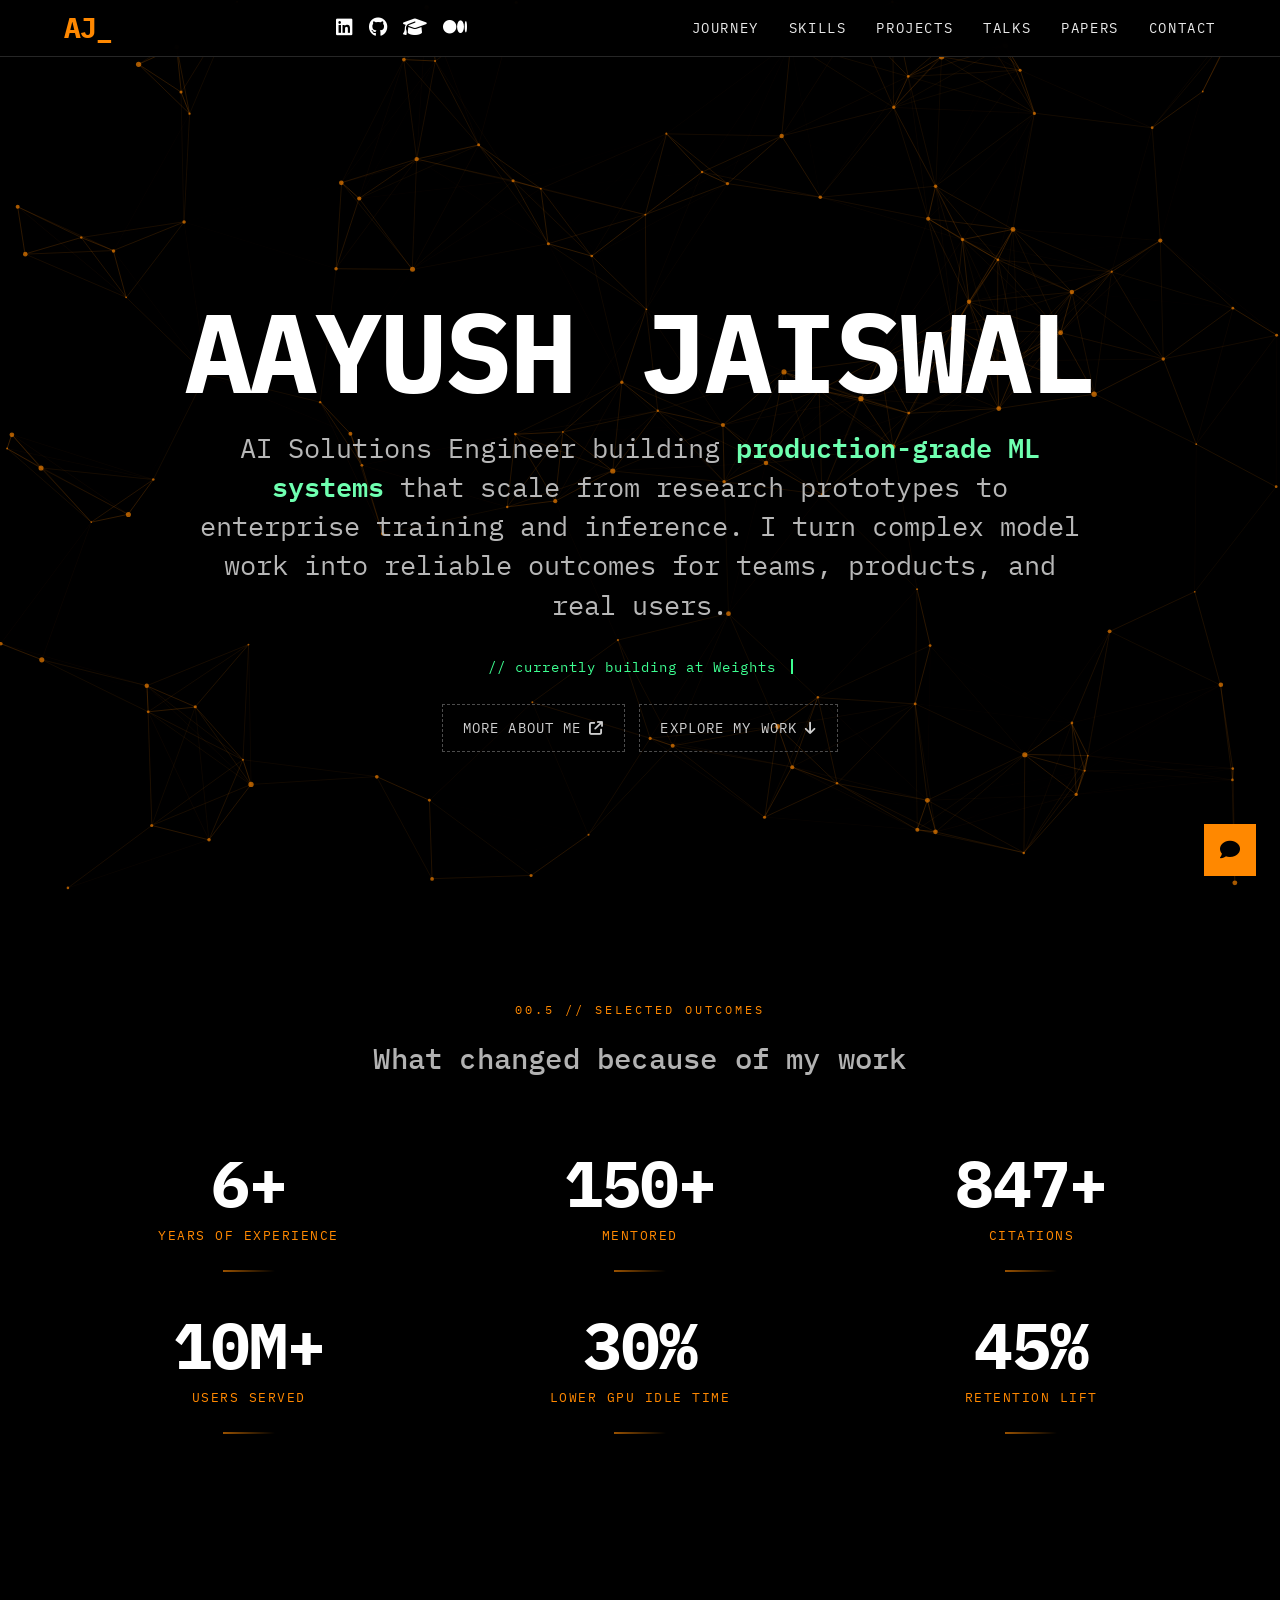
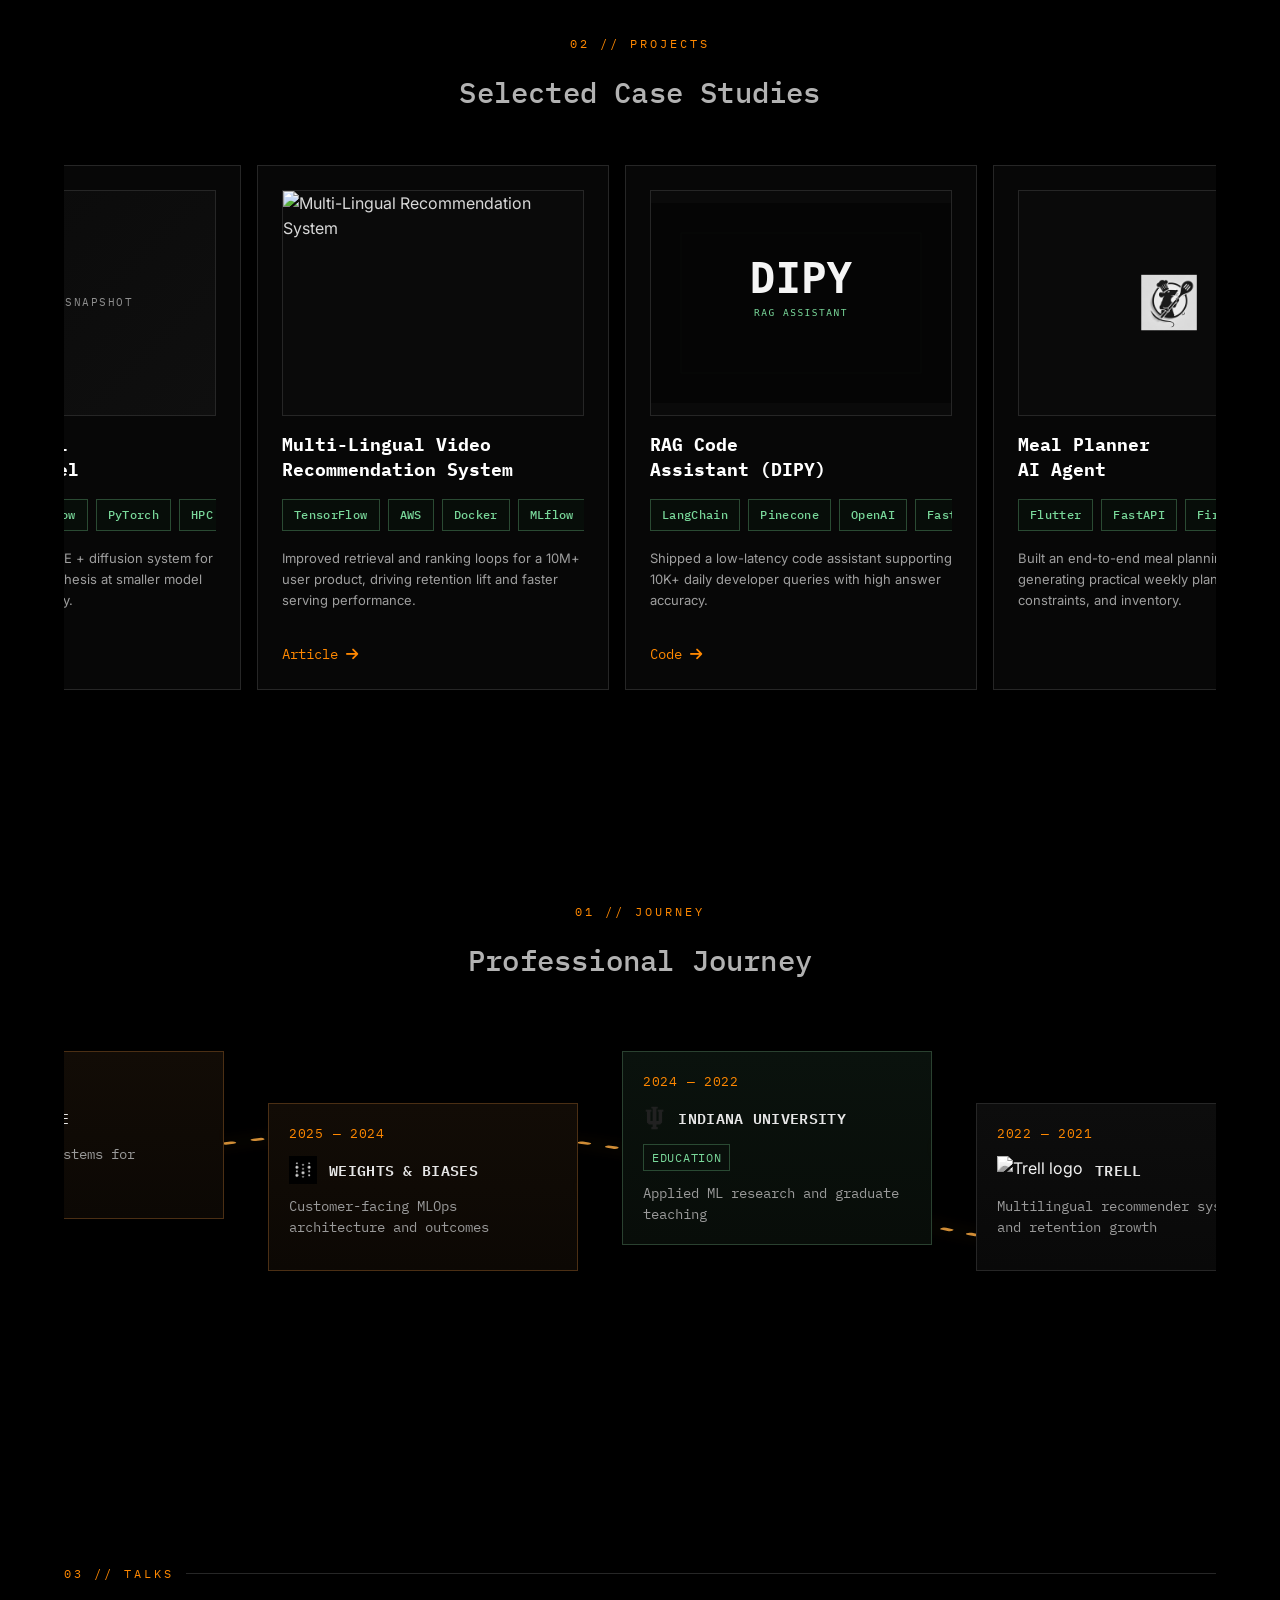
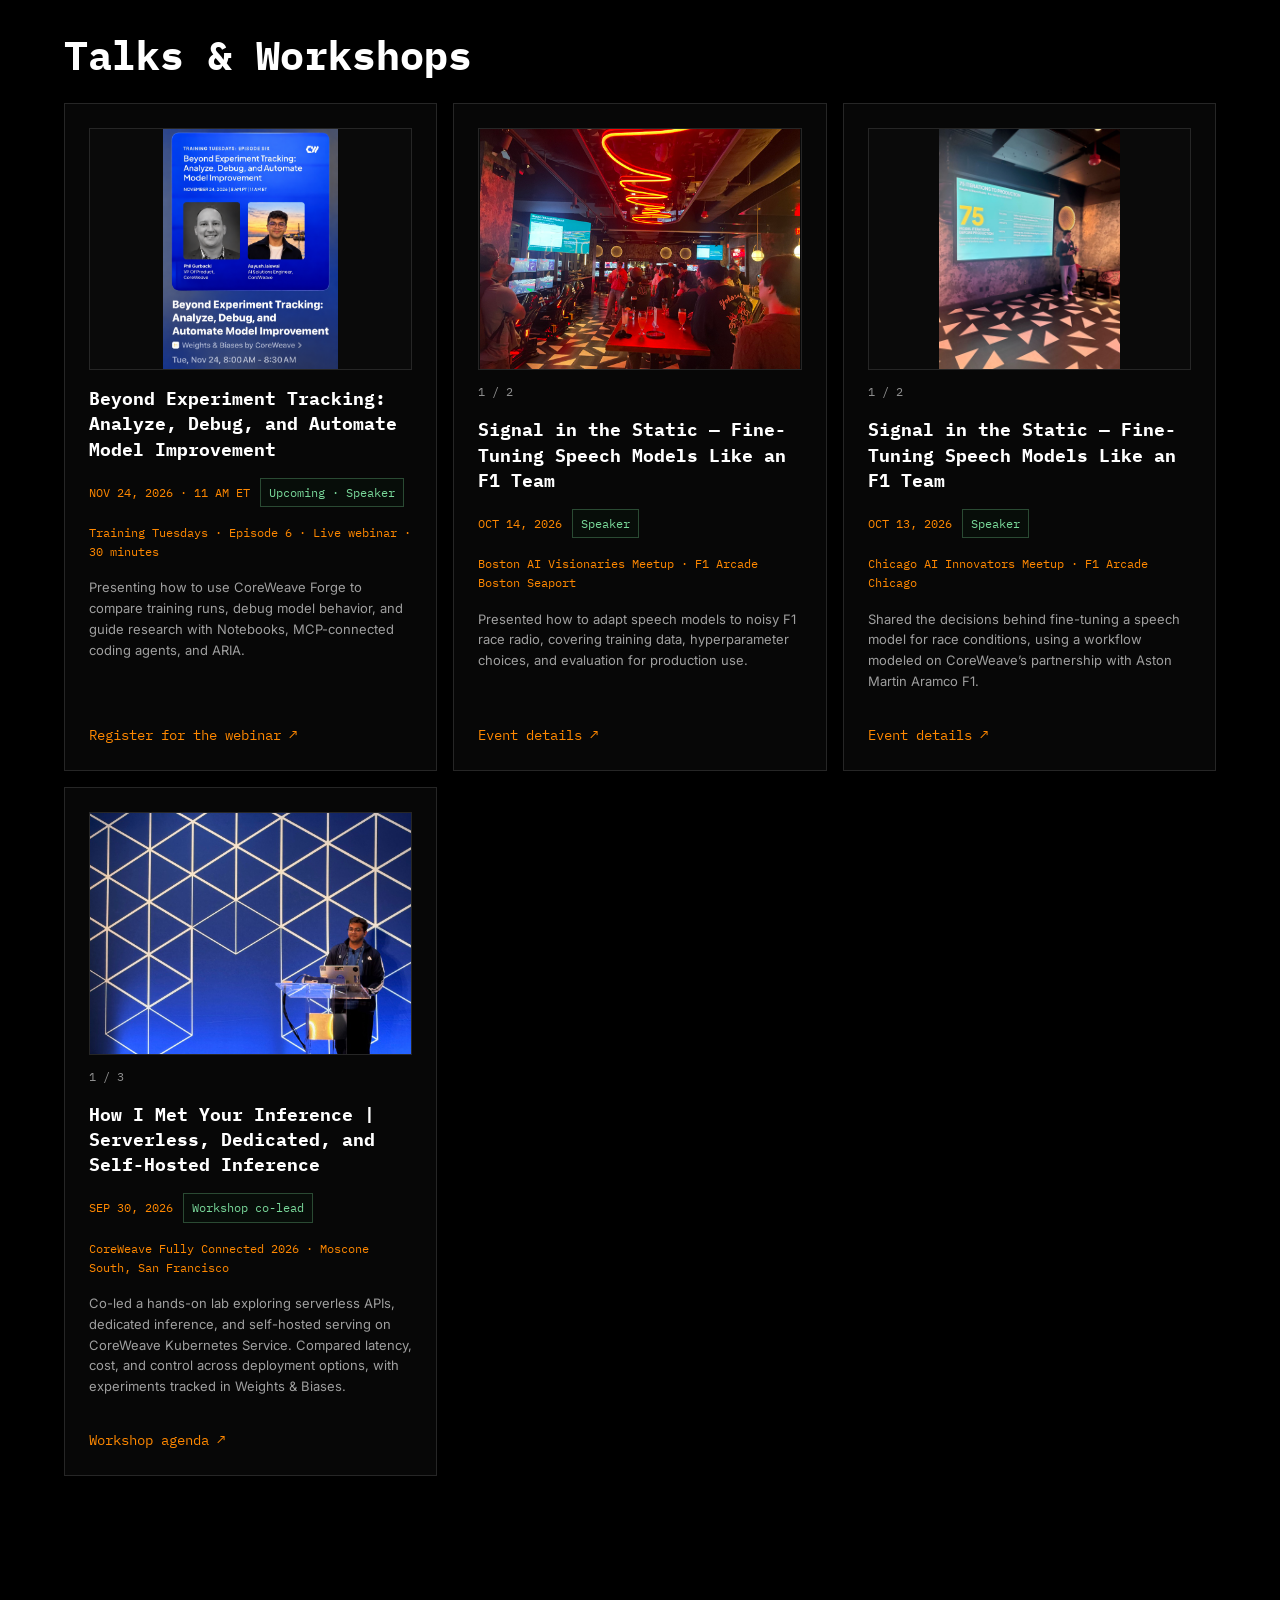
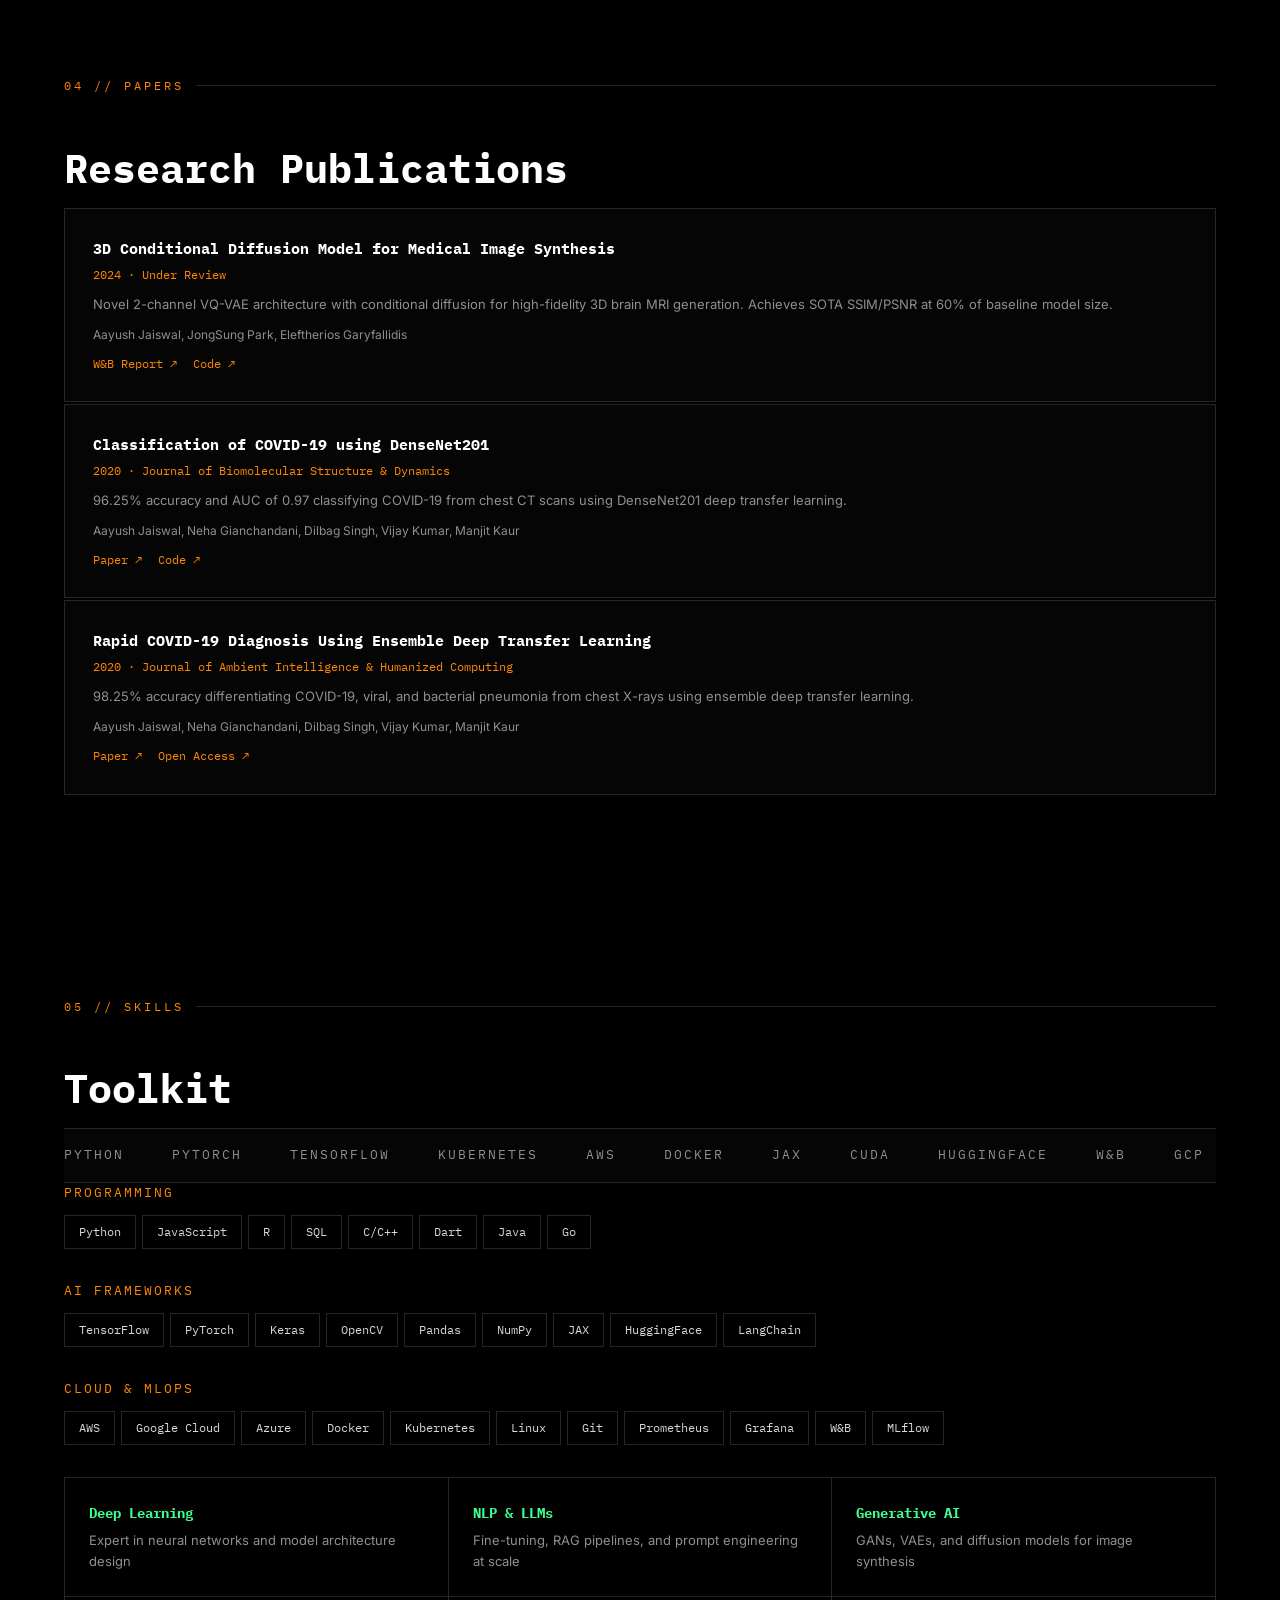
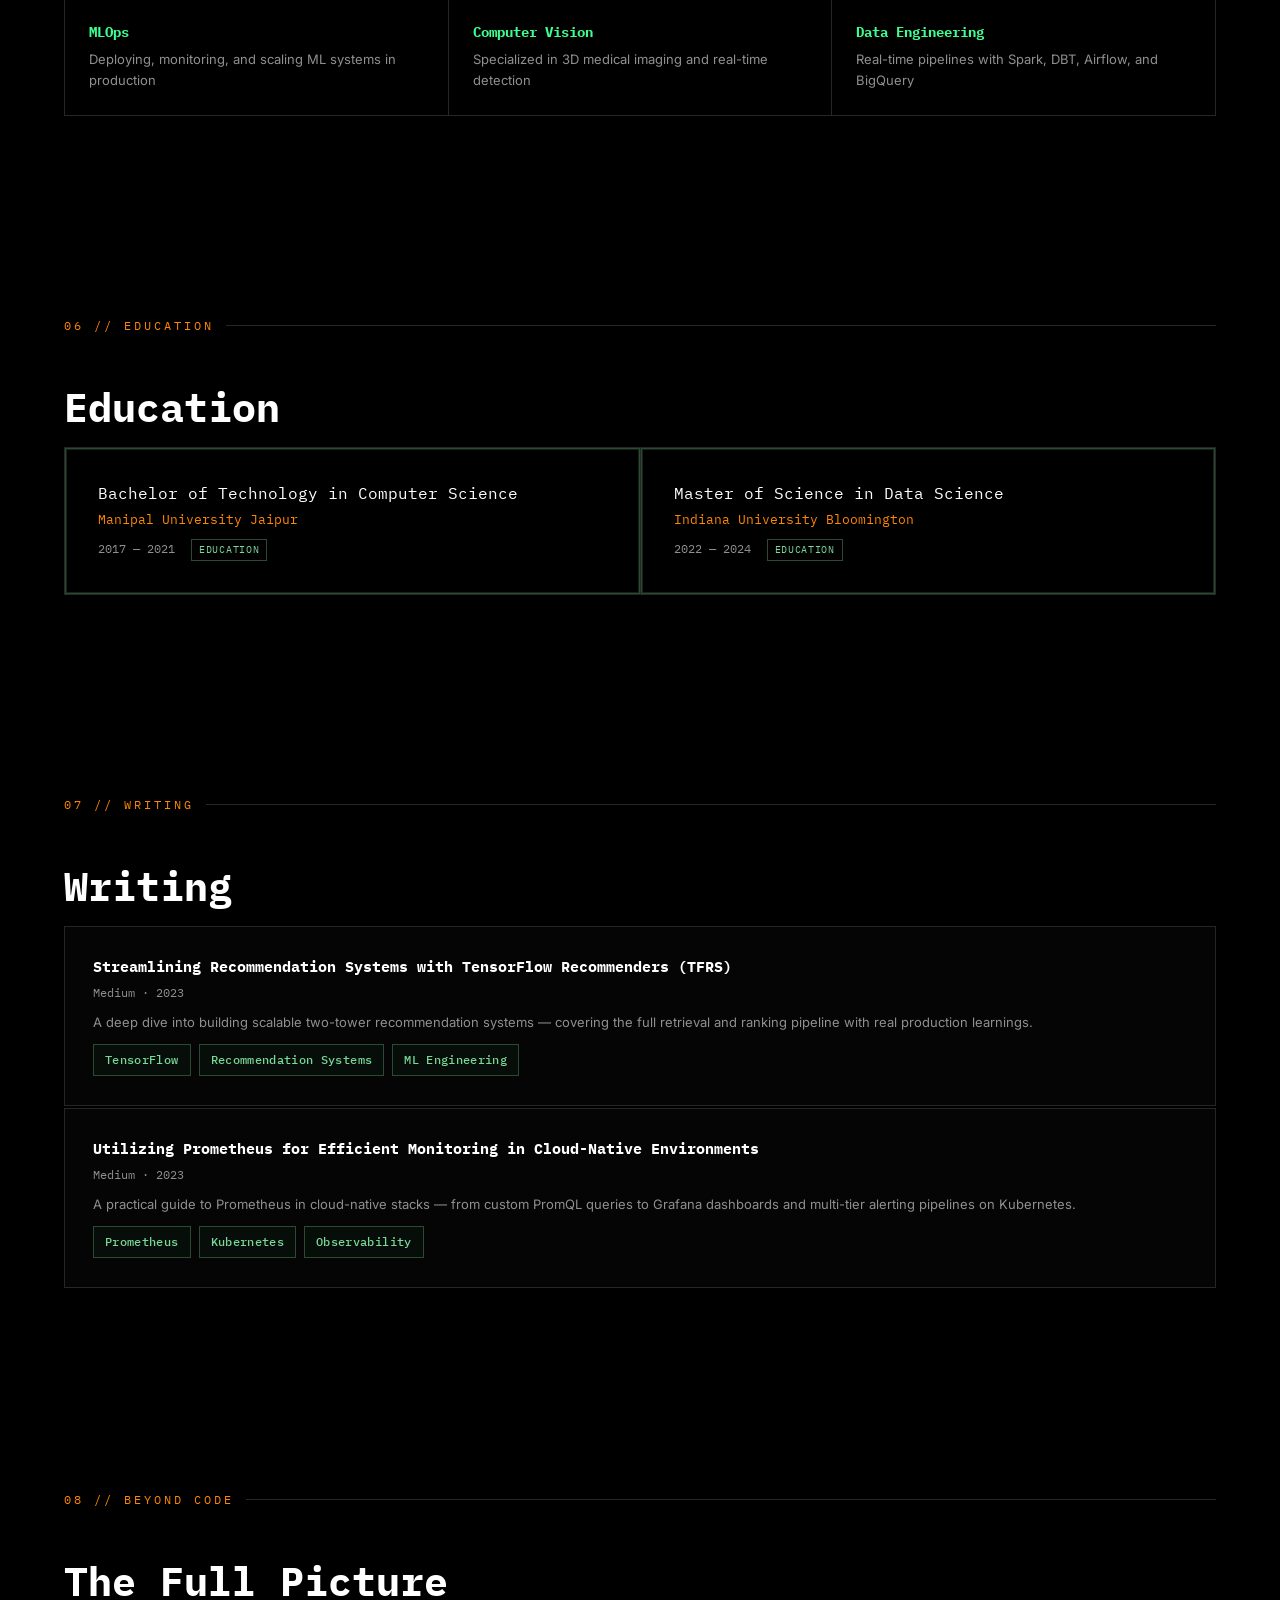
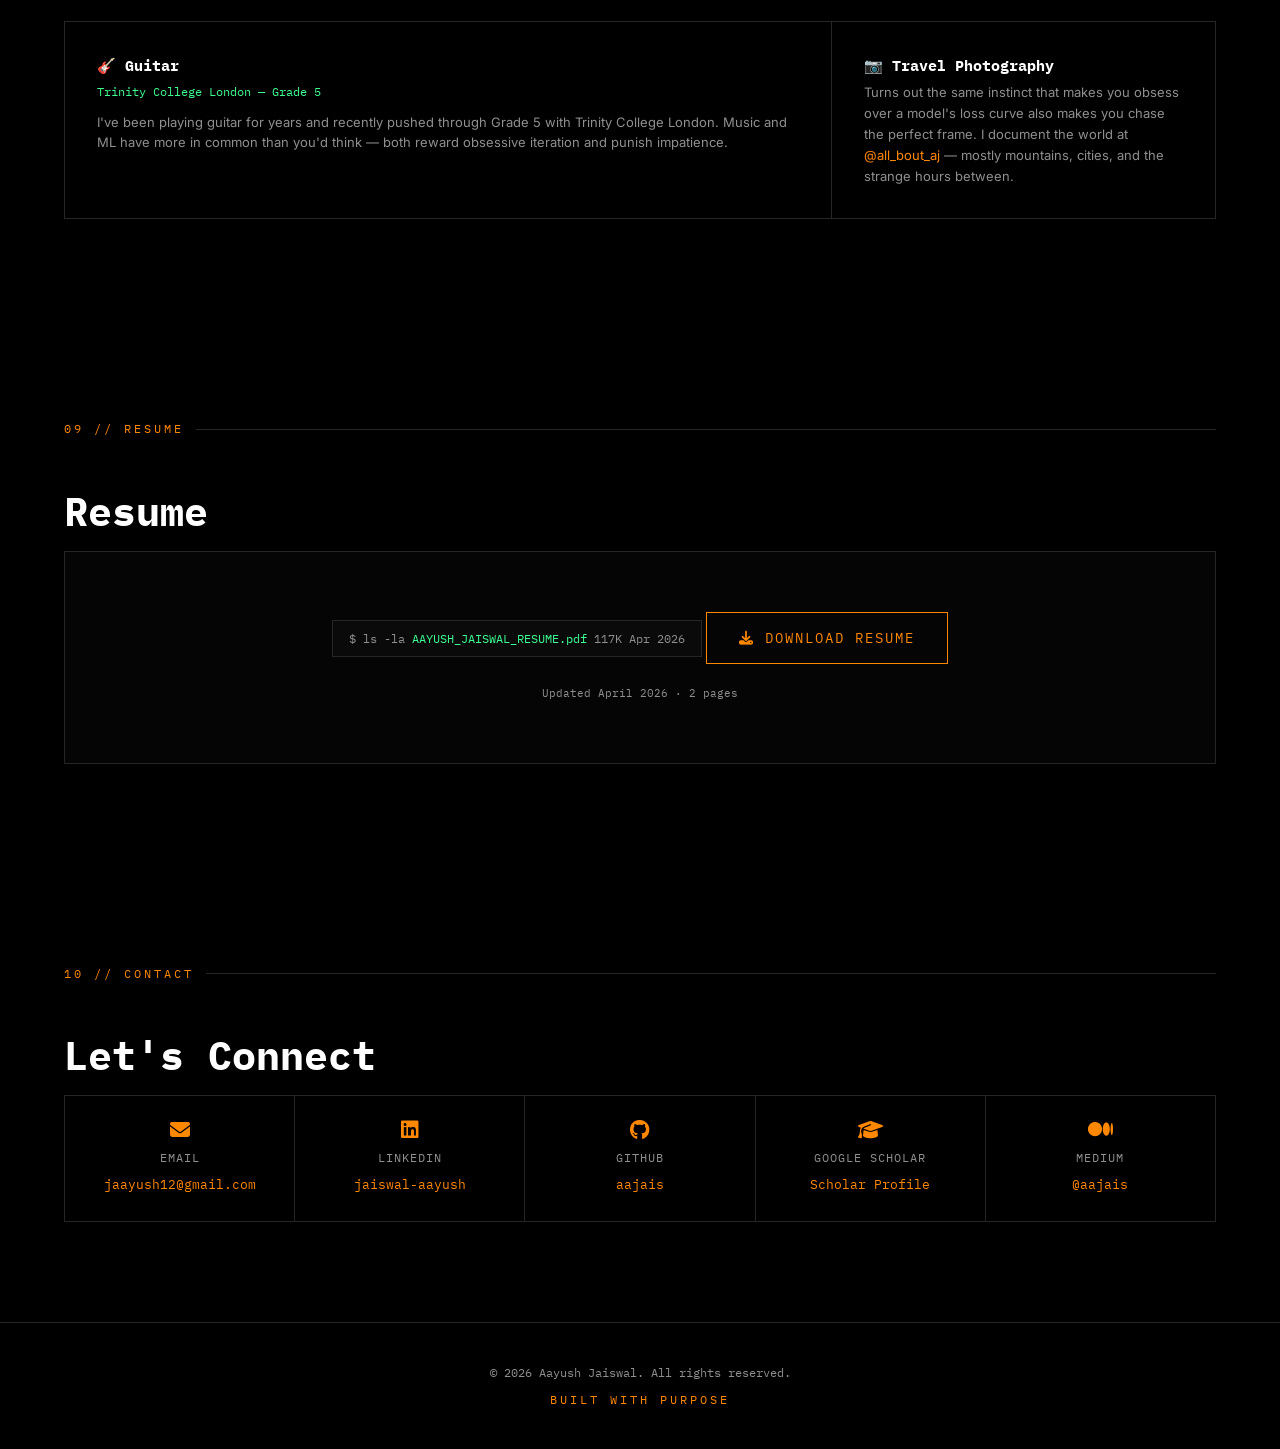
==== commit 904a5d76: "Add talks, event photo slideshows, and upcoming webinar" ====
--- a/index.html
+++ b/index.html
@@ -239,13 +239,39 @@
 /* gentle edge fade for auto-scrolling sections (stable, no overlay artifacts) */
 .journey-strip,.projects-shell{box-shadow:inset 44px 0 34px -32px rgba(0,0,0,.95),inset -44px 0 34px -32px rgba(0,0,0,.95)}
 .projects-track::-webkit-scrollbar{display:none}
-.project-card{flex:0 0 352px;scroll-snap-align:start;background:#070707;border:1px solid var(--border);padding:24px;display:flex;flex-direction:column;gap:16px;height:392px;min-height:392px}
-.project-card h3{font-family:var(--mono);font-size:18px;color:var(--white);margin:0;line-height:1.35;display:-webkit-box;-webkit-line-clamp:2;-webkit-box-orient:vertical;overflow:hidden;min-height:2.7em}
-.project-impact{font-size:12.5px;color:#9f9f9f;line-height:1.4;display:block;overflow:visible;margin:0;min-height:0}
+.media-card{min-width:0;background:#070707;border:1px solid var(--border);padding:24px;display:flex;flex-direction:column;gap:16px;height:auto}
+.project-card{flex:0 0 352px;scroll-snap-align:start;min-height:440px}
+.media-card h3{font-family:var(--mono);font-size:18px;color:var(--white);margin:0;line-height:1.4}
+.project-impact,.talk-description{font-size:13px;color:#9f9f9f;line-height:1.6;margin:0}
 .project-tags{display:flex;flex-wrap:nowrap;gap:8px;margin:0;overflow:hidden;white-space:nowrap;min-height:34px;align-items:center}
 .project-tags .tag{display:inline-flex;align-items:center;justify-content:center;height:32px;padding:0 11px;box-sizing:border-box;font-family:var(--mono);font-size:12px;font-weight:500;letter-spacing:.35px;line-height:1;border:1px solid #2a4a33;color:#79d89a;background:#070d09;white-space:nowrap;flex:0 0 auto}
 .project-link{font-family:var(--mono);font-size:14px;color:var(--orange);margin-top:auto;padding-top:16px;display:inline-flex;align-items:center;gap:8px}
 .project-link:hover{color:var(--green)}
+
+/* Talks */
+.talks-list{display:grid;grid-template-columns:repeat(3,minmax(0,1fr));gap:16px;margin-top:16px}
+.talk-meta{display:flex;flex-wrap:wrap;align-items:center;gap:10px;font-family:var(--mono);font-size:12px;color:var(--text-dim)}
+.talk-meta time{color:var(--orange)}
+.talk-role{display:inline-block;color:#79d89a;border:1px solid #2a4a33;background:#070d09;padding:4px 8px}
+.talk-event{font-family:var(--mono);font-size:12px;color:var(--orange);margin:0}
+@media(max-width:1000px){.talks-list{grid-template-columns:repeat(2,minmax(0,1fr))}}
+@media(max-width:600px){.talks-list{grid-template-columns:1fr}}
+#talks{scroll-margin-top:56px}
+/* Shared image treatment for project and event tiles. */
+.project-thumb,.talk-gallery img{display:block;width:100%;aspect-ratio:4/3;object-fit:contain;background:#0a0a0a;border:1px solid var(--border)}
+.talk-gallery{position:relative;width:100%;flex-shrink:0}
+.talk-gallery>a{display:block}
+.talk-gallery.is-ready{display:grid;grid-template-columns:minmax(0,1fr)}
+.talk-gallery.is-ready>a{grid-area:1/1;opacity:0;pointer-events:none;transition:opacity 700ms ease-in-out}
+.talk-gallery.is-ready>a.is-active{opacity:1;pointer-events:auto;z-index:1}
+.talk-gallery.is-ready>.slideshow-controls{grid-area:2/1}
+@media(prefers-reduced-motion:reduce){.talk-gallery.is-ready>a{transition:none}}
+.talk-gallery img{height:auto}
+.talk-gallery a:focus-visible{outline:2px solid var(--orange);outline-offset:3px}
+.slideshow-controls{display:flex;align-items:center;gap:10px;margin-top:12px;font-family:var(--mono);font-size:12px;color:var(--text-dim)}
+.slideshow-count{margin-right:auto}
+@media(max-width:900px) and (min-width:769px){.nav-links{gap:14px}.nav-links a{font-size:12px;letter-spacing:1px}.nav-socials{gap:10px}}
+
 
 /* Papers */
 .paper-card{border:1px solid var(--border);padding:28px;margin-bottom:2px;background:#050505}
@@ -338,10 +364,10 @@
 .skip-link:focus{top:0}
 
 /* Project thumbnails */
-.project-thumb{width:100%;height:140px;object-fit:cover;border:1px solid var(--border);margin-bottom:16px;filter:grayscale(40%) brightness(0.7);transition:filter .3s;background:#0a0a0a;display:block}
-.project-thumb.trell-fix{object-position:center;transform:scale(1.03);transform-origin:center;clip-path:inset(1px 0 1px 0)}
+.project-thumb{height:auto;margin:0;flex-shrink:0}
+.project-thumb.trell-fix{object-position:center}
 .project-thumb.remy-logo{object-fit:contain;padding:12px 24px;background:#0a0a0a}
-.project-card:hover .project-thumb{filter:grayscale(0%) brightness(0.85)}
+
 .project-thumb.placeholder{display:flex;align-items:center;justify-content:center;font-family:var(--mono);font-size:11px;letter-spacing:1.5px;text-transform:uppercase;color:#8f8f8f;background:linear-gradient(135deg,#0a0a0a 0%,#0f0f0f 100%)}
 
 /* Education logos */
@@ -390,6 +416,7 @@
     <a href="#journey">Journey</a>
     <a href="#skills">Skills</a>
     <a href="#projects">Projects</a>
+    <a href="#talks">Talks</a>
     <a href="#papers">Papers</a>
     <a href="#contact">Contact</a>
   </div>
@@ -548,7 +575,7 @@
 <div class="projects-shell">
   <div class="projects-track" id="projectsTrack">
 
-    <article class="project-card">
+    <article class="project-card media-card">
       <div class="project-thumb placeholder" aria-hidden="true">Project Snapshot</div>
       <h3>3D Conditional<br>Diffusion Model</h3>
       <div class="project-tags"><span class="tag">Python</span><span class="tag">TensorFlow</span><span class="tag">PyTorch</span><span class="tag">HPC</span><span class="tag">W&B</span></div>
@@ -556,7 +583,7 @@
       <a class="project-link" href="https://api.wandb.ai/links/dipy_genai/dzrwwnai" target="_blank" rel="noopener noreferrer">W&B Report <i class="fas fa-arrow-right"></i></a>
     </article>
 
-    <article class="project-card">
+    <article class="project-card media-card">
       <img src="images/tfrs.png" alt="Multi-Lingual Recommendation System" class="project-thumb trell-fix" loading="lazy">
       <h3>Multi-Lingual Video<br>Recommendation System</h3>
       <div class="project-tags"><span class="tag">TensorFlow</span><span class="tag">AWS</span><span class="tag">Docker</span><span class="tag">MLflow</span><span class="tag">GCP</span></div>
@@ -564,7 +591,7 @@
       <a class="project-link" href="https://medium.com/@aajais/streamlining-recommendation-systems-with-tensorflow-recommenders-tfrs-f77801d3f059" target="_blank" rel="noopener noreferrer">Article <i class="fas fa-arrow-right"></i></a>
     </article>
 
-    <article class="project-card">
+    <article class="project-card media-card">
       <img src="images/dipy-logo.svg" alt="DIPY logo" class="project-thumb" loading="lazy">
       <h3>RAG Code<br>Assistant (DIPY)</h3>
       <div class="project-tags"><span class="tag">LangChain</span><span class="tag">Pinecone</span><span class="tag">OpenAI</span><span class="tag">FastAPI</span></div>
@@ -572,21 +599,21 @@
       <a class="project-link" href="https://github.com/aajais/dipy_code_assistant" target="_blank" rel="noopener noreferrer">Code <i class="fas fa-arrow-right"></i></a>
     </article>
 
-    <article class="project-card">
+    <article class="project-card media-card">
       <img src="images/remy-logo.jpg" alt="Remy AI logo" class="project-thumb remy-logo" loading="lazy">
       <h3>Meal Planner<br>AI Agent</h3>
       <div class="project-tags"><span class="tag">Flutter</span><span class="tag">FastAPI</span><span class="tag">Firebase</span><span class="tag">OpenAI</span></div>
       <p class="project-impact">Built an end-to-end meal planning agent generating practical weekly plans from goals, constraints, and inventory.</p>
     </article>
 
-    <article class="project-card">
+    <article class="project-card media-card">
       <div class="project-thumb placeholder" aria-hidden="true">Project Snapshot</div>
       <h3>COVID-19<br>Detection Model</h3>
       <div class="project-tags"><span class="tag">Python</span><span class="tag">YOLOv8</span><span class="tag">OpenCV</span><span class="tag">AWS</span></div>
       <p class="project-impact">Delivered real-time detection workflows that reduced manual review overhead while sustaining strong accuracy.</p>
     </article>
 
-    <article class="project-card">
+    <article class="project-card media-card">
       <img src="images/covid.png" alt="COVID-19 Detection" class="project-thumb" loading="lazy">
       <h3>Rapid SARS-CoV-2<br>Detection</h3>
       <div class="project-tags"><span class="tag">Python</span><span class="tag">TensorFlow</span><span class="tag">OpenCV</span><span class="tag">Flask</span><span class="tag">AWS EC2</span></div>
@@ -594,7 +621,7 @@
       <a class="project-link" href="https://github.com/aayush9400/Covid-19-CT-SCAN-Classifier" target="_blank" rel="noopener noreferrer">Code <i class="fas fa-arrow-right"></i></a>
     </article>
 
-    <article class="project-card">
+    <article class="project-card media-card">
       <img src="images/brain-mri-minimal.svg" alt="Brain MRI visualization" class="project-thumb" loading="lazy">
       <h3>3D Brain Tumor<br>Segmentation</h3>
       <div class="project-tags"><span class="tag">Python</span><span class="tag">PyTorch</span><span class="tag">HuggingFace</span><span class="tag">3D Conv</span></div>
@@ -602,7 +629,7 @@
       <a class="project-link" href="https://github.com/the-neural-networker/brain-tumor-segmentation" target="_blank" rel="noopener noreferrer">Code <i class="fas fa-arrow-right"></i></a>
     </article>
 
-    <article class="project-card">
+    <article class="project-card media-card">
       <img src="images/prometheus.png" alt="Observability Stack" class="project-thumb" loading="lazy">
       <h3>Cloud-Native<br>Observability Stack</h3>
       <div class="project-tags"><span class="tag">AWS</span><span class="tag">Prometheus</span><span class="tag">Grafana</span><span class="tag">Kubernetes</span><span class="tag">PromQL</span></div>
@@ -610,7 +637,7 @@
       <a class="project-link" href="https://medium.com/@aajais/utilizing-prometheus-for-efficient-monitoring-in-cloud-native-environments-2ef370c41971" target="_blank" rel="noopener noreferrer">Article <i class="fas fa-arrow-right"></i></a>
     </article>
 
-    <article class="project-card">
+    <article class="project-card media-card">
       <img src="images/dbt-pipeline-minimal.svg" alt="DBT data pipeline" class="project-thumb" loading="lazy">
       <h3>Real-Time Data<br>Pipeline with DBT</h3>
       <div class="project-tags"><span class="tag">DBT</span><span class="tag">BigQuery</span><span class="tag">GCP</span><span class="tag">SQL</span><span class="tag">Airflow</span></div>
@@ -621,9 +648,59 @@
 </div>
 </section>
 
+<!-- Talks & Workshops -->
+<section class="section" id="talks" aria-labelledby="talks-title">
+<div class="section-label">03 // TALKS</div>
+<h2 class="section-title" id="talks-title">Talks &amp; Workshops</h2>
+<div class="talks-list">
+  <article class="talk-card media-card">
+    <a class="webinar-image" href="images/talks/training-tuesdays-webinar.png" target="_blank" rel="noopener noreferrer" aria-label="Open Training Tuesdays webinar poster at full size"><img class="project-thumb" src="images/talks/training-tuesdays-webinar.png" alt="Training Tuesdays Episode Six: Beyond Experiment Tracking, November 24, 2026, featuring Phil Gurbacki and Aayush Jaiswal" loading="lazy"></a>
+    <h3>Beyond Experiment Tracking: Analyze, Debug, and Automate Model Improvement</h3>
+    <div class="talk-meta"><time datetime="2026-11-24T11:00:00-05:00">NOV 24, 2026 · 11 AM ET</time><span class="talk-role">Upcoming · Speaker</span></div>
+    <p class="talk-event">Training Tuesdays · Episode 6 · Live webinar · 30 minutes</p>
+    <p class="talk-description">Presenting how to use CoreWeave Forge to compare training runs, debug model behavior, and guide research with Notebooks, MCP-connected coding agents, and ARIA.</p>
+    <a class="project-link" href="https://coreweave.com/events/beyond-experiment-tracking-analyze-debug-and-automate-model-improvement" target="_blank" rel="noopener noreferrer">Register for the webinar ↗</a>
+  </article>
+  <article class="talk-card media-card">
+      <div class="talk-gallery" role="group" aria-label="Boston event photos">
+        <a href="images/talks/boston-audience.jpg" target="_blank" rel="noopener noreferrer" aria-label="Audience watching the presentation under red lights at F1 Arcade Boston — open full-size photo"><img src="images/talks/boston-audience.jpg" alt="Audience watching the presentation under red lights at F1 Arcade Boston" width="1024" height="768" loading="lazy" decoding="async"></a>
+        <a href="images/talks/boston-presentation.jpg" target="_blank" rel="noopener noreferrer" aria-label="Presenting model iteration workflows at F1 Arcade Boston — open full-size photo"><img src="images/talks/boston-presentation.jpg" alt="Presenting model iteration workflows at F1 Arcade Boston" width="1024" height="768" loading="lazy" decoding="async"></a>
+      </div>
+      <h3>Signal in the Static — Fine-Tuning Speech Models Like an F1 Team</h3>
+    <div class="talk-meta"><time datetime="2026-10-14">OCT 14, 2026</time><span class="talk-role">Speaker</span></div>
+      <p class="talk-event">Boston AI Visionaries Meetup · F1 Arcade Boston Seaport</p>
+      <p class="talk-description">Presented how to adapt speech models to noisy F1 race radio, covering training data, hyperparameter choices, and evaluation for production use.</p>
+      <a class="project-link" href="https://site.wandb.ai/resources/events/boston-meetup-oct/" target="_blank" rel="noopener noreferrer" aria-label="Boston talk event details">Event details ↗</a>
+  </article>
+  <article class="talk-card media-card">
+      <div class="talk-gallery" role="group" aria-label="Chicago event photos">
+        <a href="images/talks/chicago-presentation.jpg" target="_blank" rel="noopener noreferrer" aria-label="Presenting beside a model iteration slide at F1 Arcade Chicago — open full-size photo"><img src="images/talks/chicago-presentation.jpg" alt="Presenting beside a model iteration slide at F1 Arcade Chicago" width="768" height="1024" loading="lazy" decoding="async"></a>
+        <a href="images/talks/chicago-audience.jpg" target="_blank" rel="noopener noreferrer" aria-label="Audience watching the talk under blue lights at F1 Arcade Chicago — open full-size photo"><img src="images/talks/chicago-audience.jpg" alt="Audience watching the talk under blue lights at F1 Arcade Chicago" width="1024" height="768" loading="lazy" decoding="async"></a>
+      </div>
+      <h3>Signal in the Static — Fine-Tuning Speech Models Like an F1 Team</h3>
+    <div class="talk-meta"><time datetime="2026-10-13">OCT 13, 2026</time><span class="talk-role">Speaker</span></div>
+      <p class="talk-event">Chicago AI Innovators Meetup · F1 Arcade Chicago</p>
+      <p class="talk-description">Shared the decisions behind fine-tuning a speech model for race conditions, using a workflow modeled on CoreWeave’s partnership with Aston Martin Aramco F1.</p>
+      <a class="project-link" href="https://site.wandb.ai/resources/events/chicago-meetup-oct/" target="_blank" rel="noopener noreferrer" aria-label="Chicago talk event details">Event details ↗</a>
+  </article>
+  <article class="talk-card media-card">
+      <div class="talk-gallery" role="group" aria-label="Fully Connected event photos">
+        <a href="images/talks/fully-connected-workshop.jpg" target="_blank" rel="noopener noreferrer" aria-label="Presenting from the lectern at Fully Connected 2026 — open full-size photo"><img src="images/talks/fully-connected-workshop.jpg" alt="Presenting from the lectern at Fully Connected 2026" width="1024" height="768" loading="lazy" decoding="async"></a>
+        <a href="images/talks/fully-connected-group.jpg" target="_blank" rel="noopener noreferrer" aria-label="Group photo at Fully Connected 2026 — open full-size photo"><img src="images/talks/fully-connected-group.jpg" alt="Group photo at Fully Connected 2026" width="1024" height="768" loading="lazy" decoding="async"></a>
+        <a href="images/talks/fully-connected-attendees.jpg" target="_blank" rel="noopener noreferrer" aria-label="Connecting with a fellow attendee at Fully Connected 2026 — open full-size photo"><img src="images/talks/fully-connected-attendees.jpg" alt="Connecting with a fellow attendee at Fully Connected 2026" width="1024" height="768" loading="lazy" decoding="async"></a>
+      </div>
+      <h3>How I Met Your Inference | Serverless, Dedicated, and Self-Hosted Inference</h3>
+    <div class="talk-meta"><time datetime="2026-09-30">SEP 30, 2026</time><span class="talk-role">Workshop co-lead</span></div>
+      <p class="talk-event">CoreWeave Fully Connected 2026 · Moscone South, San Francisco</p>
+      <p class="talk-description">Co-led a hands-on lab exploring serverless APIs, dedicated inference, and self-hosted serving on CoreWeave Kubernetes Service. Compared latency, cost, and control across deployment options, with experiments tracked in Weights &amp; Biases.</p>
+      <a class="project-link" href="https://coreweave.com/fully-connected-2026/agenda" target="_blank" rel="noopener noreferrer">Workshop agenda ↗</a>
+  </article>
+</div>
+</section>
+
 <!-- Papers -->
 <section class="section" id="papers">
-<div class="section-label">03 // PAPERS</div>
+<div class="section-label">04 // PAPERS</div>
 <h2 class="section-title">Research Publications</h2>
 
 <div class="paper-card">
@@ -662,7 +739,7 @@
 
 <!-- Skills -->
 <section class="section" id="skills">
-<div class="section-label">04 // SKILLS</div>
+<div class="section-label">05 // SKILLS</div>
 <h2 class="section-title">Toolkit</h2>
 <div class="marquee-wrap">
 <div class="marquee-track">
@@ -704,7 +781,7 @@
 
 <!-- Education -->
 <section class="section" id="education">
-<div class="section-label">05 // EDUCATION</div>
+<div class="section-label">06 // EDUCATION</div>
 <h2 class="section-title">Education</h2>
 <div class="edu-grid">
   <div class="edu-card edu-focus">
@@ -724,7 +801,7 @@
 
 <!-- Writing -->
 <section class="section" id="writing">
-<div class="section-label">06 // WRITING</div>
+<div class="section-label">07 // WRITING</div>
 <h2 class="section-title">Writing</h2>
 
 <a class="writing-card" href="https://medium.com/@aajais/streamlining-recommendation-systems-with-tensorflow-recommenders-tfrs-f77801d3f059" target="_blank" rel="noopener noreferrer">
@@ -744,7 +821,7 @@
 
 <!-- Beyond Code -->
 <section class="section" id="beyond">
-<div class="section-label">07 // BEYOND CODE</div>
+<div class="section-label">08 // BEYOND CODE</div>
 <h2 class="section-title">The Full Picture</h2>
 <div class="beyond-grid">
   <div class="beyond-card">
@@ -761,7 +838,7 @@
 
 <!-- Resume -->
 <section class="section" id="resume">
-<div class="section-label">08 // RESUME</div>
+<div class="section-label">09 // RESUME</div>
 <h2 class="section-title">Resume</h2>
 <div class="resume-section">
   <div class="resume-file">$ ls -la <span class="fname">AAYUSH_JAISWAL_RESUME.pdf</span> <span class="fsize">117K Apr 2026</span></div>
@@ -772,7 +849,7 @@
 
 <!-- Contact -->
 <section class="section" id="contact">
-<div class="section-label">09 // CONTACT</div>
+<div class="section-label">10 // CONTACT</div>
 <h2 class="section-title">Let's Connect</h2>
 <div class="contact-grid">
   <div class="contact-item">
@@ -856,6 +933,53 @@
   if (journey.compareDocumentPosition(projects) & Node.DOCUMENT_POSITION_FOLLOWING) {
     main.insertBefore(projects, journey);
   }
+})();
+
+// Event slideshows: autoplay with a smooth crossfade.
+(function initTalkSlideshows(){
+  document.querySelectorAll('.talk-gallery').forEach(gallery=>{
+    const slides=Array.from(gallery.querySelectorAll(':scope > a'));
+    if(slides.length<2) return;
+    gallery.setAttribute('aria-roledescription','carousel');
+    const controls=document.createElement('div');
+    controls.className='slideshow-controls';
+    controls.innerHTML='<span class="slideshow-count" aria-live="off" aria-atomic="true"></span>';
+    gallery.appendChild(controls);
+    const count=controls.querySelector('.slideshow-count');
+    let index=0,timer=null;
+    gallery.classList.add('is-ready');
+    slides.forEach(slide=>{slide.querySelector('img').loading='eager';});
+    function show(n){
+      index=(n+slides.length)%slides.length;
+      slides.forEach((slide,i)=>{
+        const active=i===index;
+        slide.classList.toggle('is-active',active);
+        slide.setAttribute('aria-hidden',String(!active));
+        slide.tabIndex=active?0:-1;
+      });
+      count.textContent=`${index+1} / ${slides.length}`;
+    }
+    function stop(){
+      clearInterval(timer);timer=null;
+      count.setAttribute('aria-live','polite');
+    }
+    function step(n){stop();show(index+n);start();}
+    function start(){
+      if(timer) return;
+      count.setAttribute('aria-live','off');
+      timer=setInterval(()=>show(index+1),4500);
+    }
+    gallery.addEventListener('keydown',event=>{
+      if(event.key==='ArrowLeft'||event.key==='ArrowRight'){
+        event.preventDefault();step(event.key==='ArrowLeft'?-1:1);
+      }
+    });
+    gallery.addEventListener('focusin',stop);
+    gallery.addEventListener('focusout',event=>{if(!gallery.contains(event.relatedTarget)) start();});
+    document.addEventListener('visibilitychange',()=>{if(document.hidden) stop();else start();});
+    show(0);
+    start();
+  });
 })();
 
 // Hero typing (natural cadence, no cutoff)
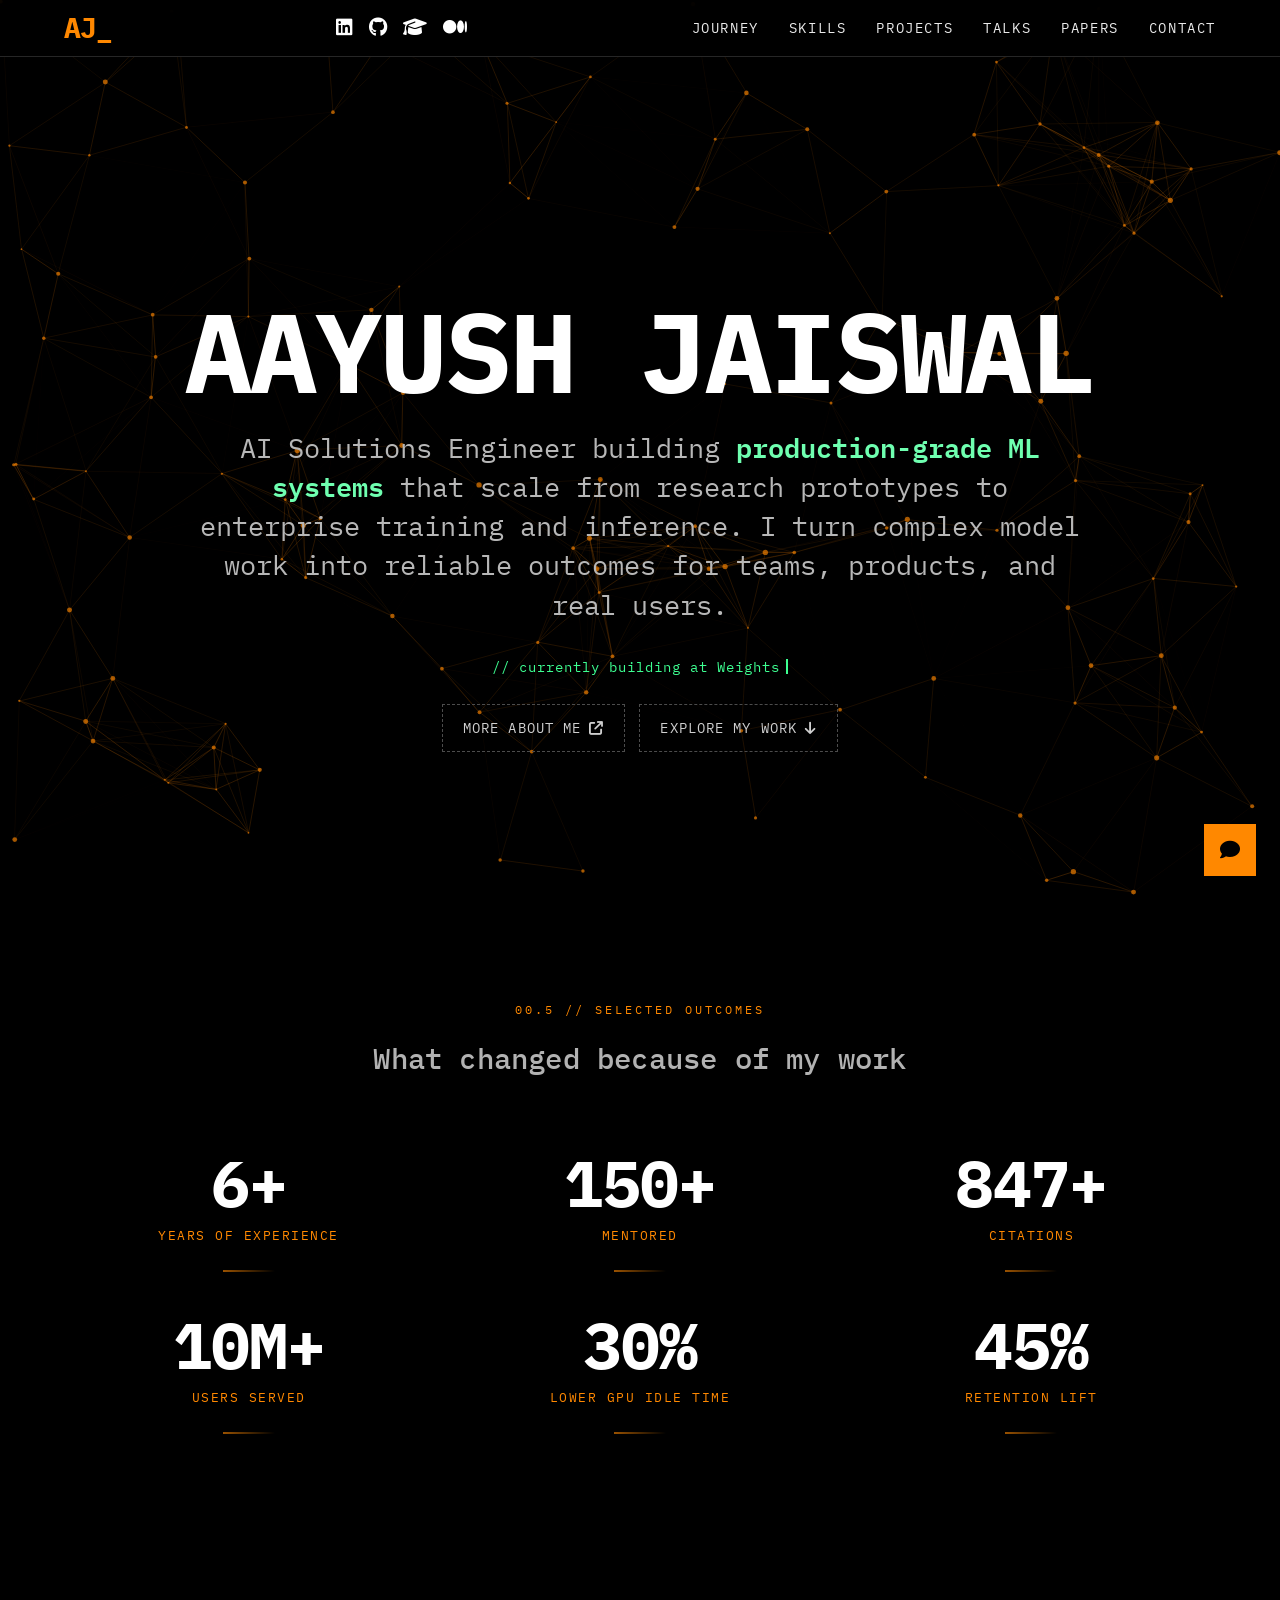
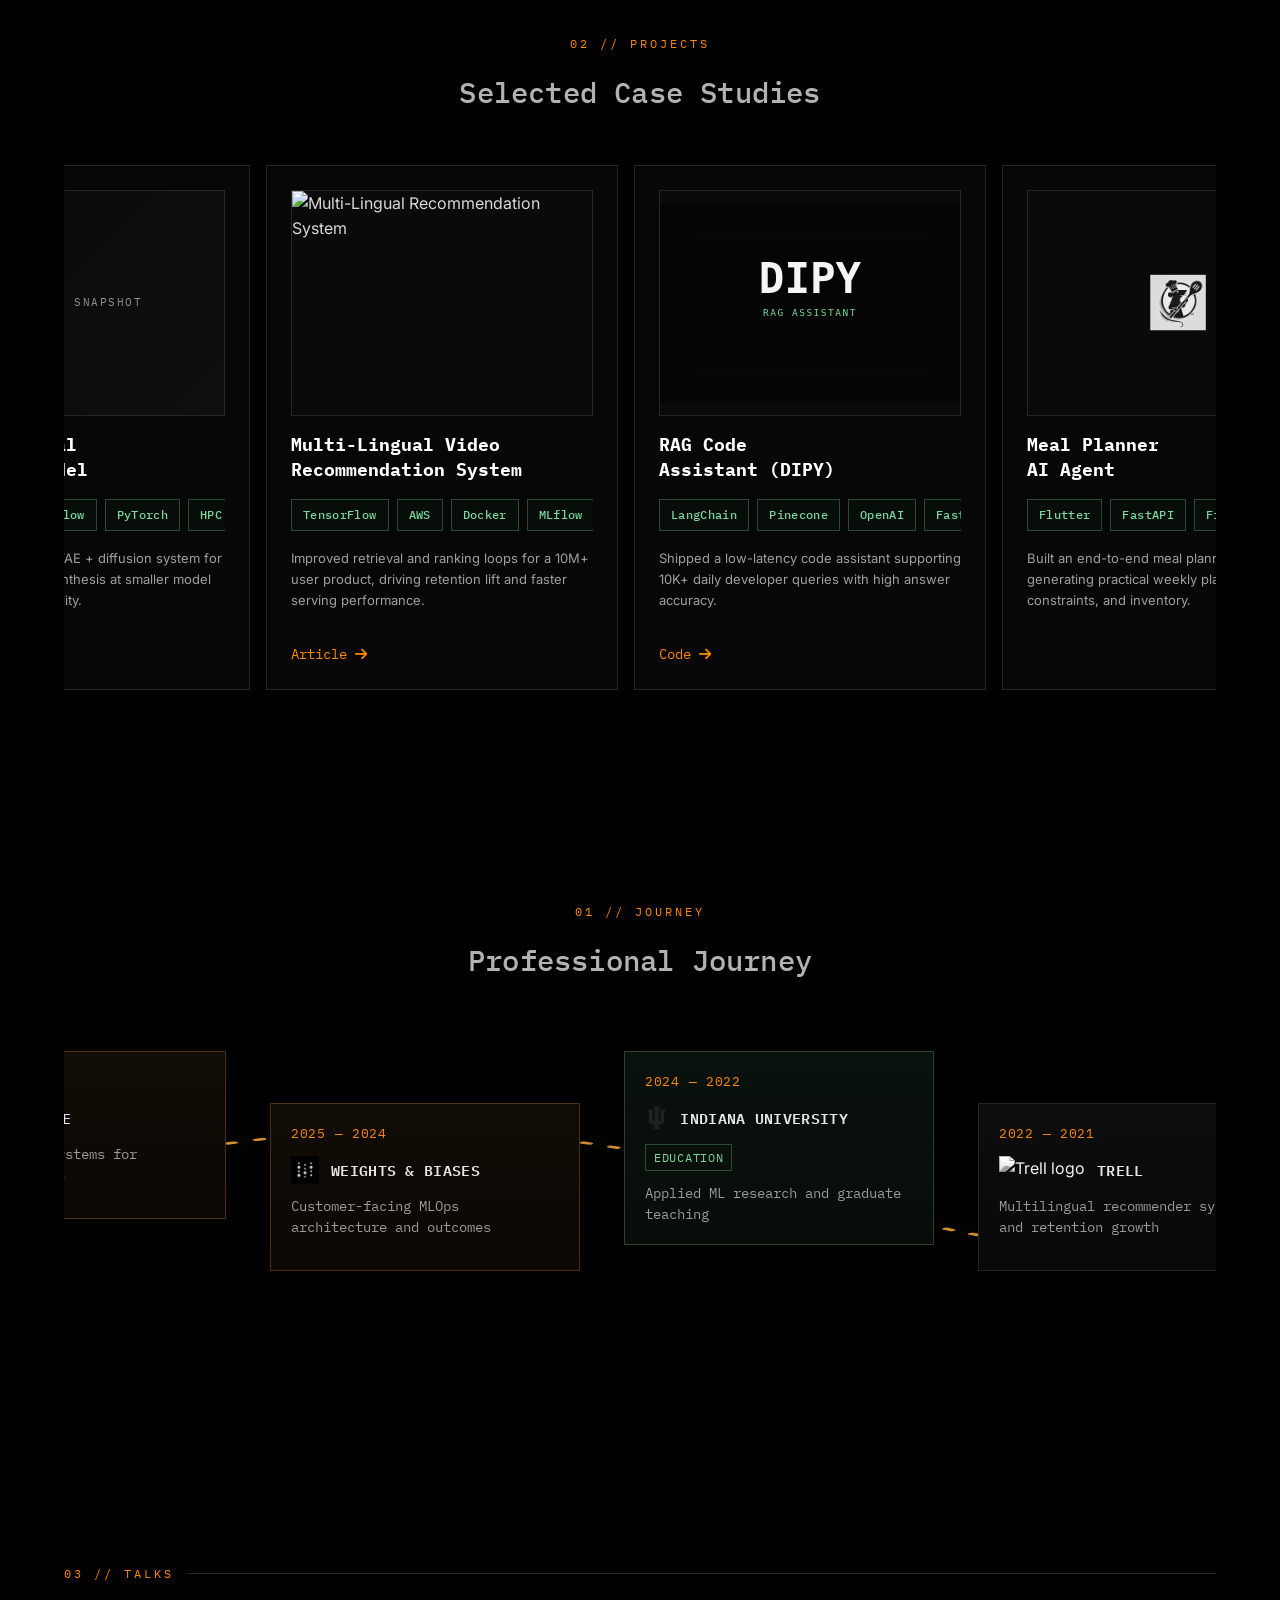
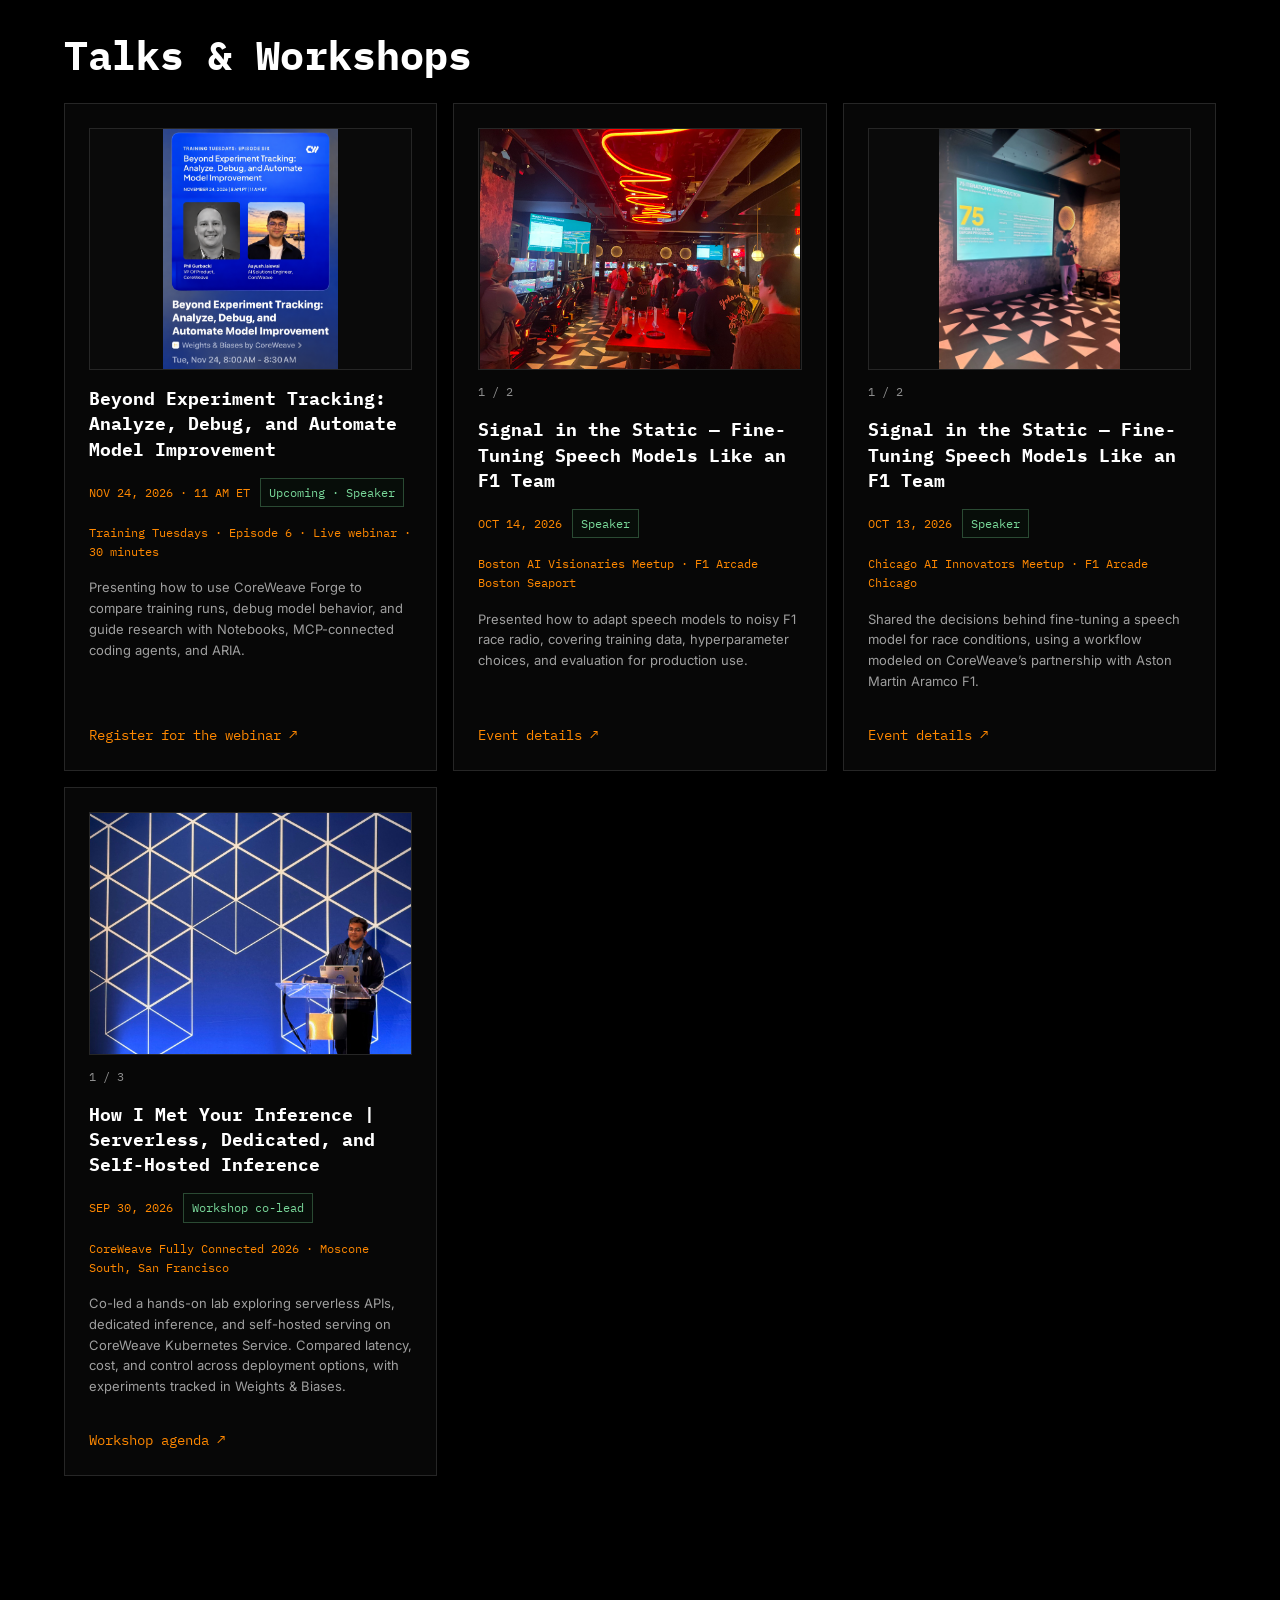
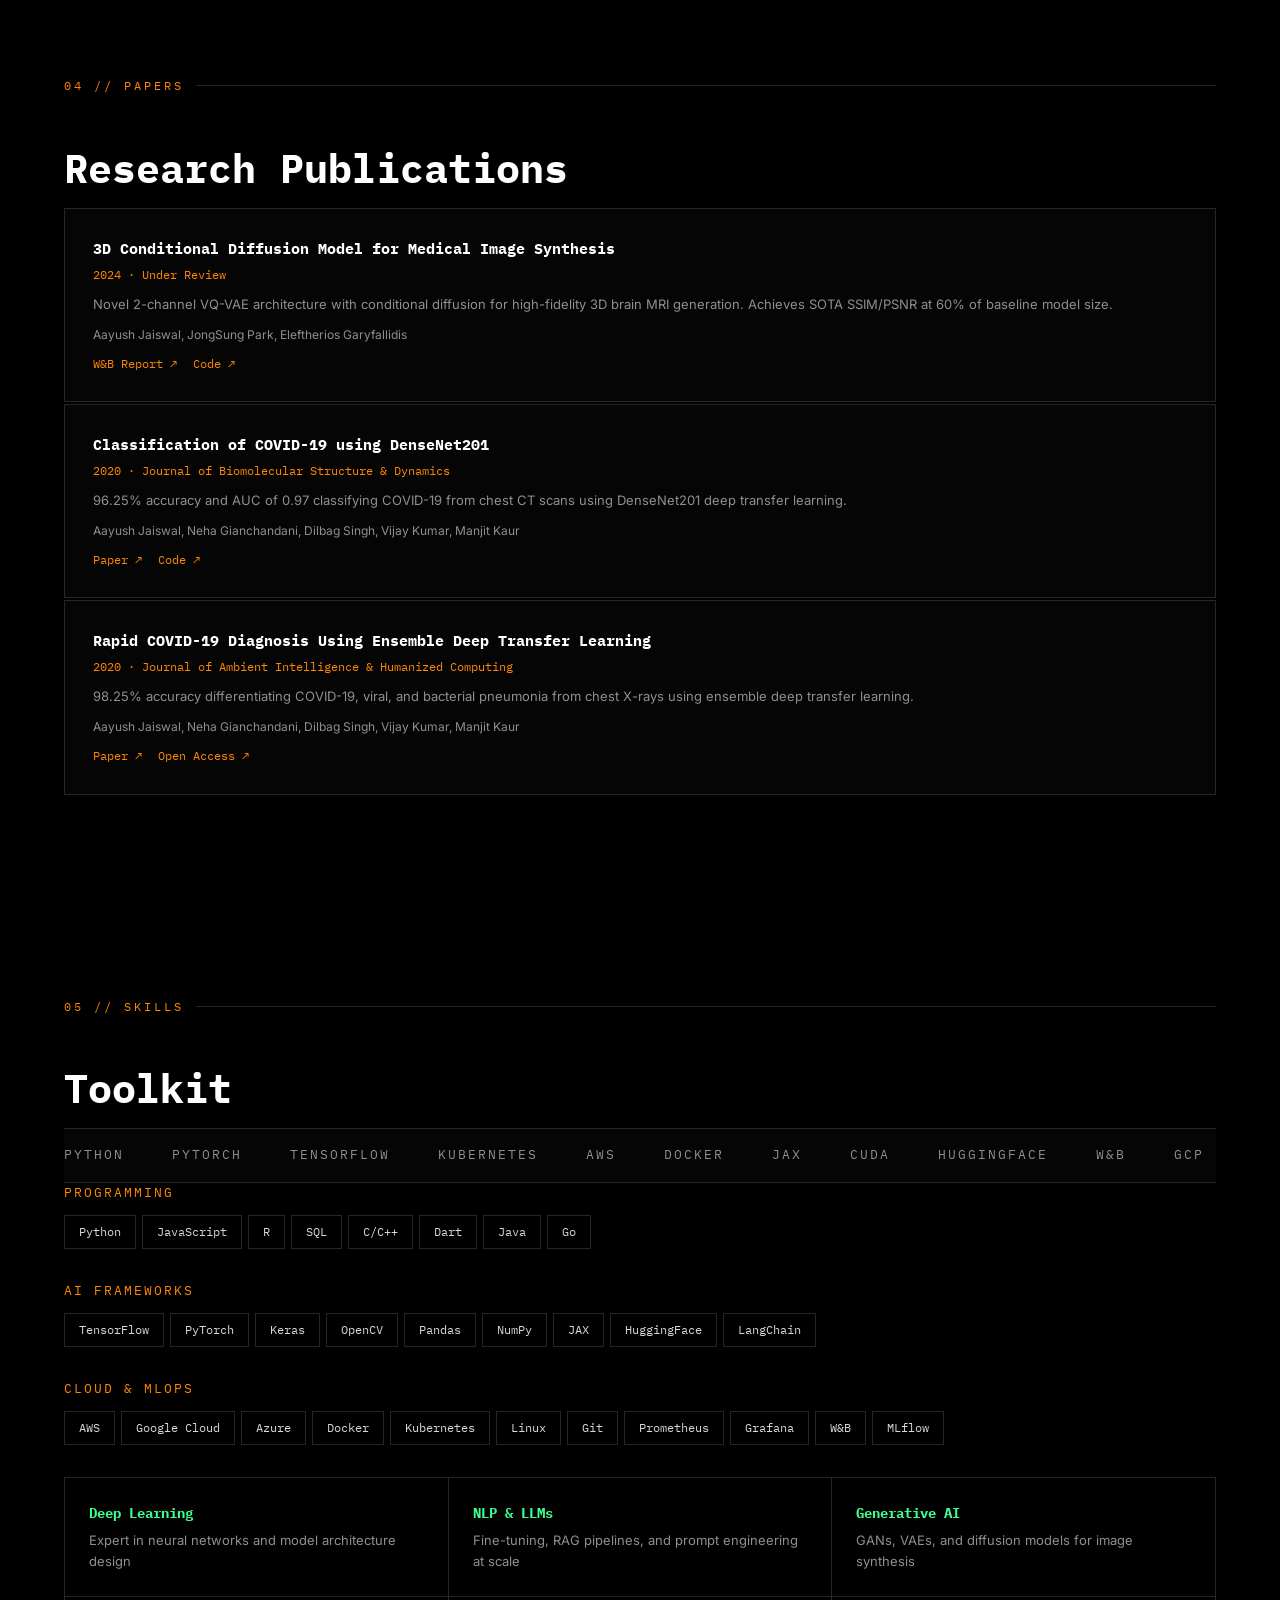
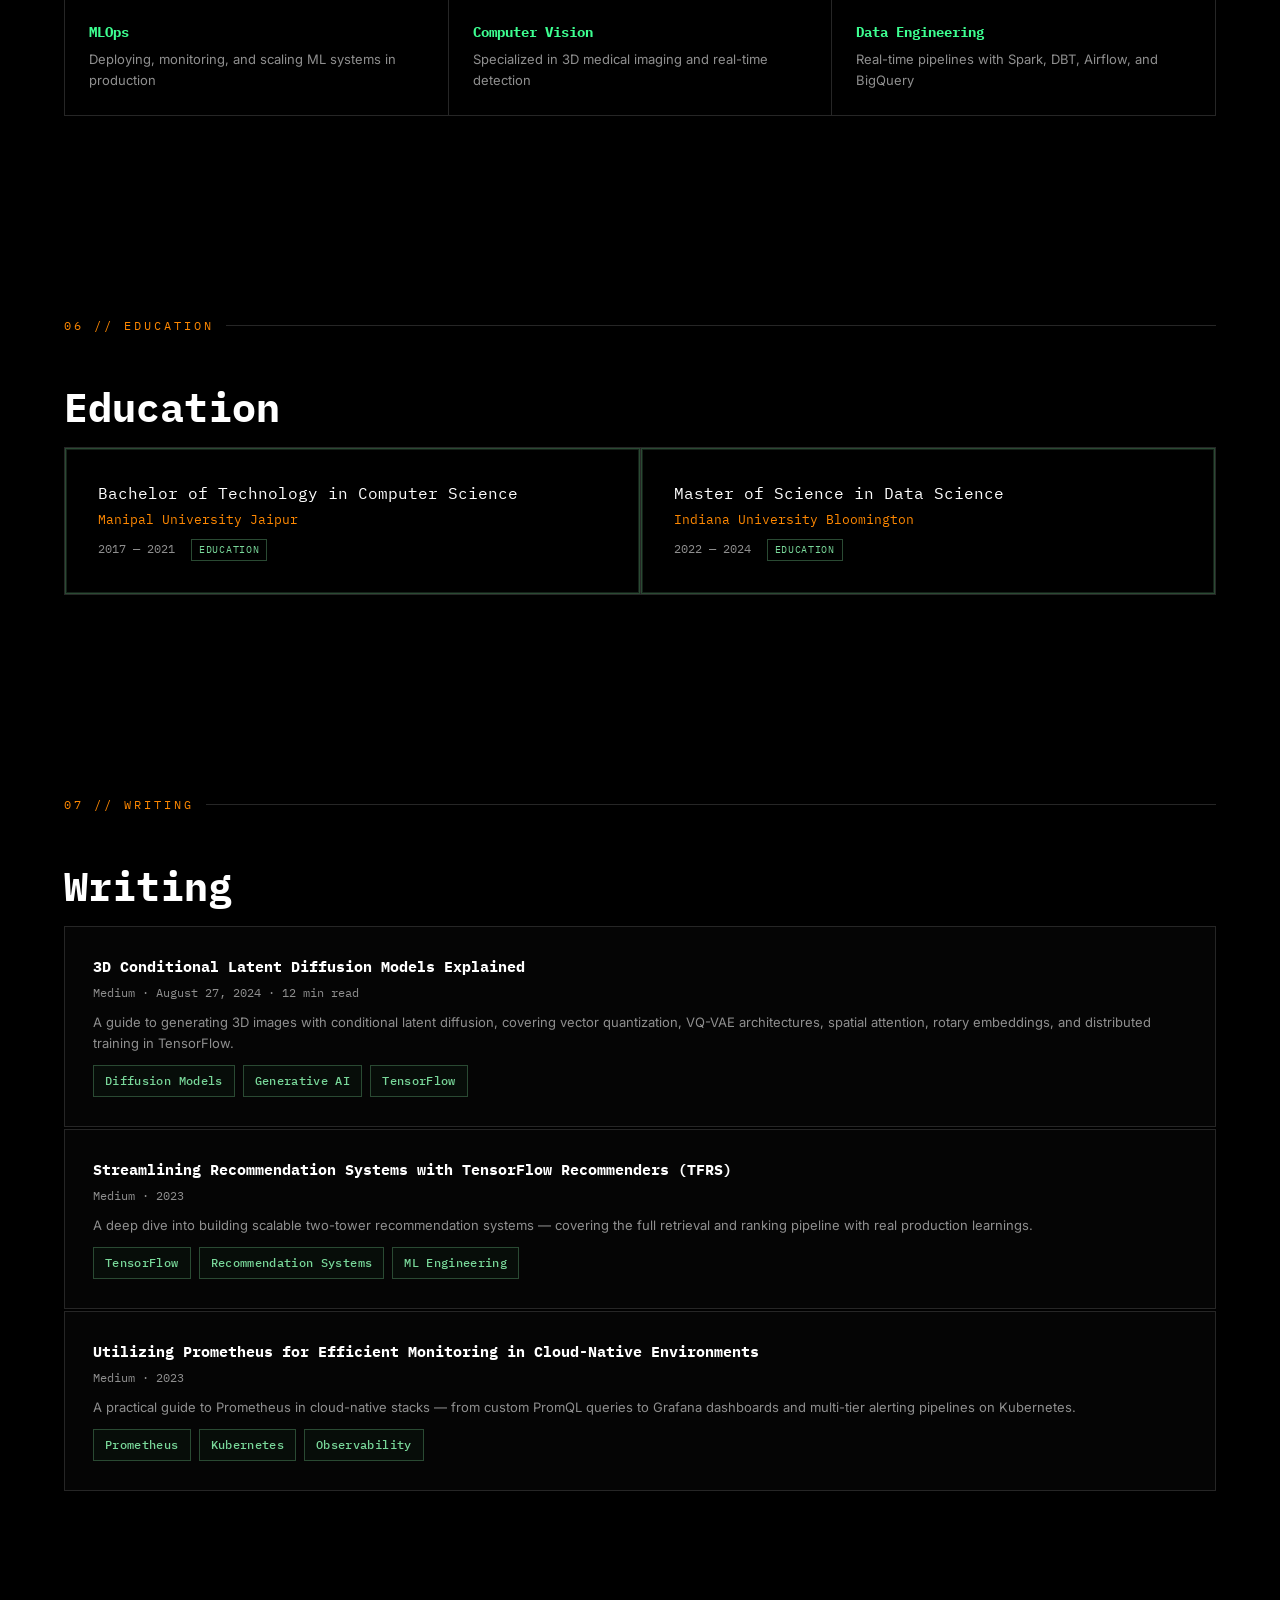
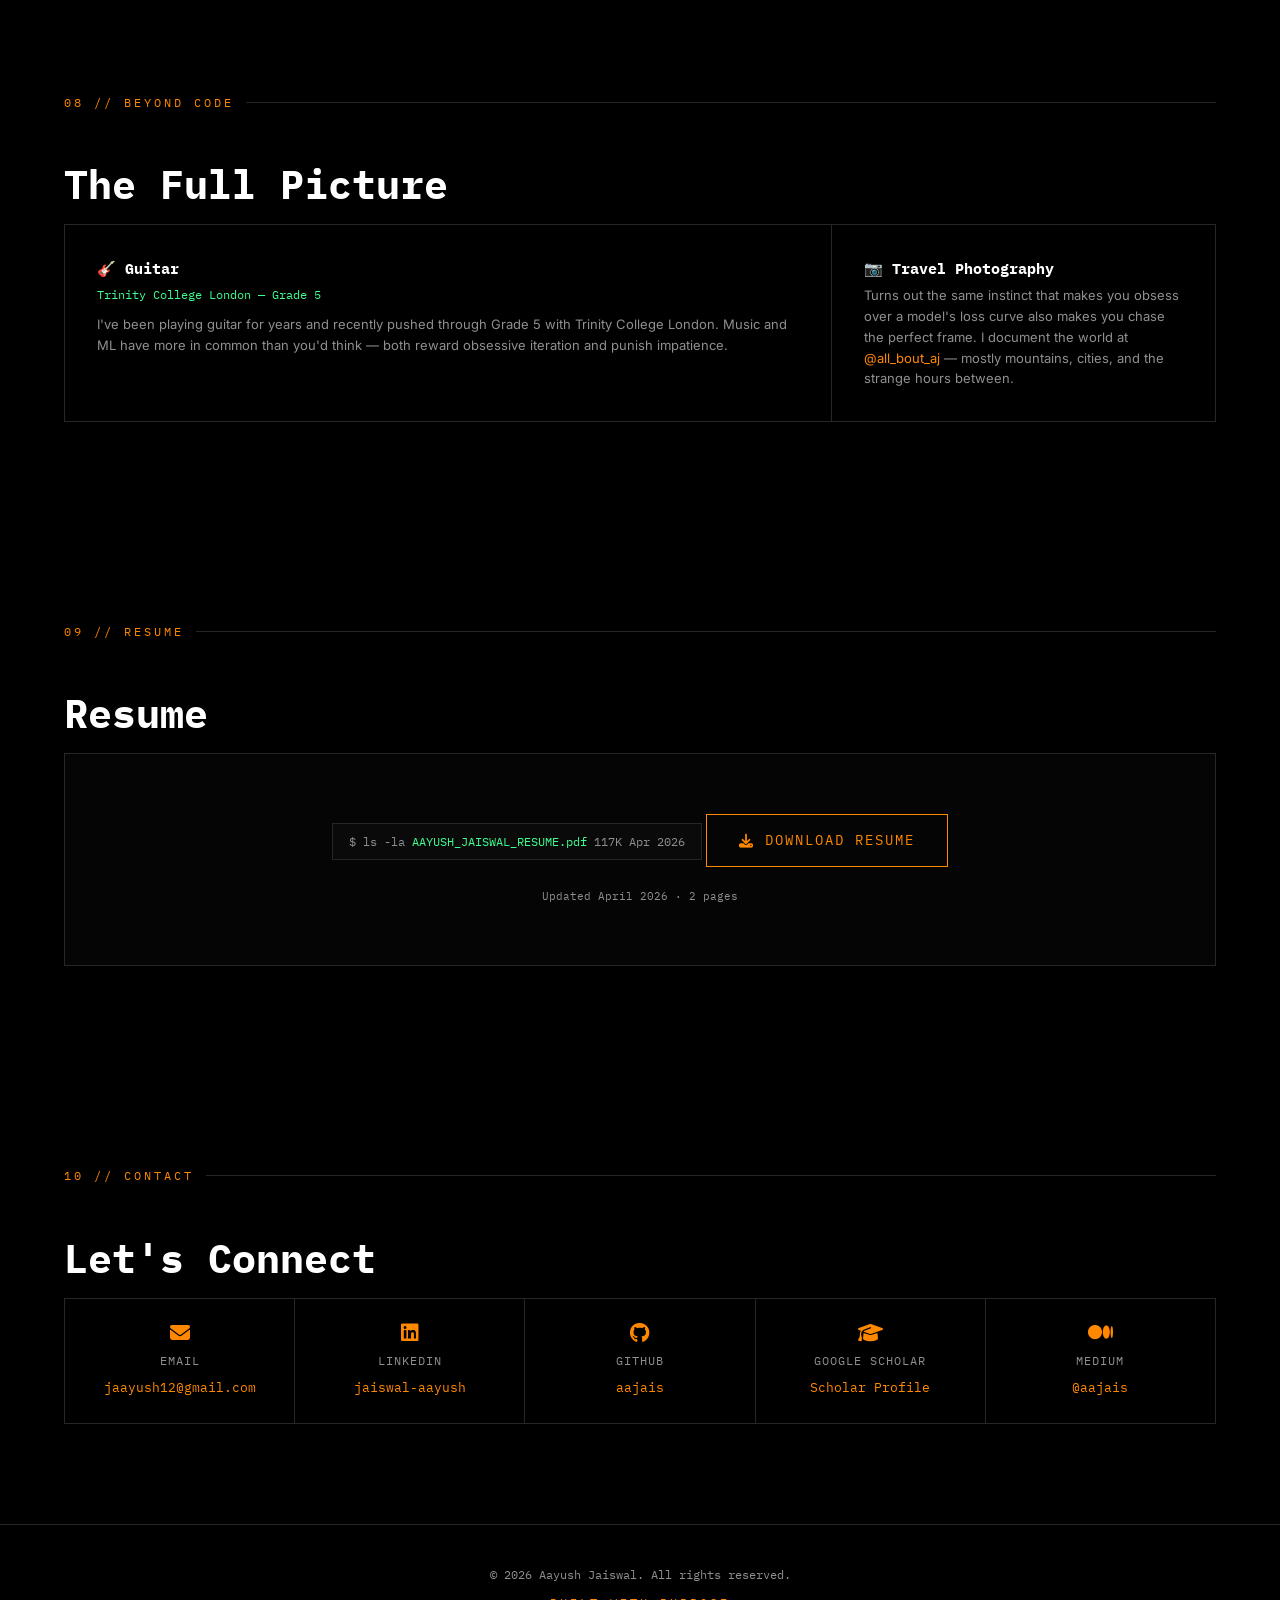
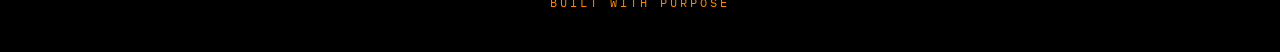
==== commit 86946c7b: "Add diffusion models article to Writing" ====
--- a/index.html
+++ b/index.html
@@ -804,6 +804,14 @@
 <div class="section-label">07 // WRITING</div>
 <h2 class="section-title">Writing</h2>
 
+<a class="writing-card" href="https://medium.com/@aajais/3d-conditional-latent-diffusion-models-explained-6b79c2a5a629" target="_blank" rel="noopener noreferrer">
+  <h3>3D Conditional Latent Diffusion Models Explained</h3>
+  <div class="writing-meta">Medium · August 27, 2024 · 12 min read</div>
+  <p>A guide to generating 3D images with conditional latent diffusion, covering vector quantization, VQ-VAE architectures, spatial attention, rotary embeddings, and distributed training in TensorFlow.</p>
+  <div class="project-tags"><span class="tag">Diffusion Models</span><span class="tag">Generative AI</span><span class="tag">TensorFlow</span></div>
+</a>
+
+
 <a class="writing-card" href="https://medium.com/@aajais/streamlining-recommendation-systems-with-tensorflow-recommenders-tfrs-f77801d3f059" target="_blank" rel="noopener noreferrer">
   <h3>Streamlining Recommendation Systems with TensorFlow Recommenders (TFRS)</h3>
   <div class="writing-meta">Medium · 2023</div>
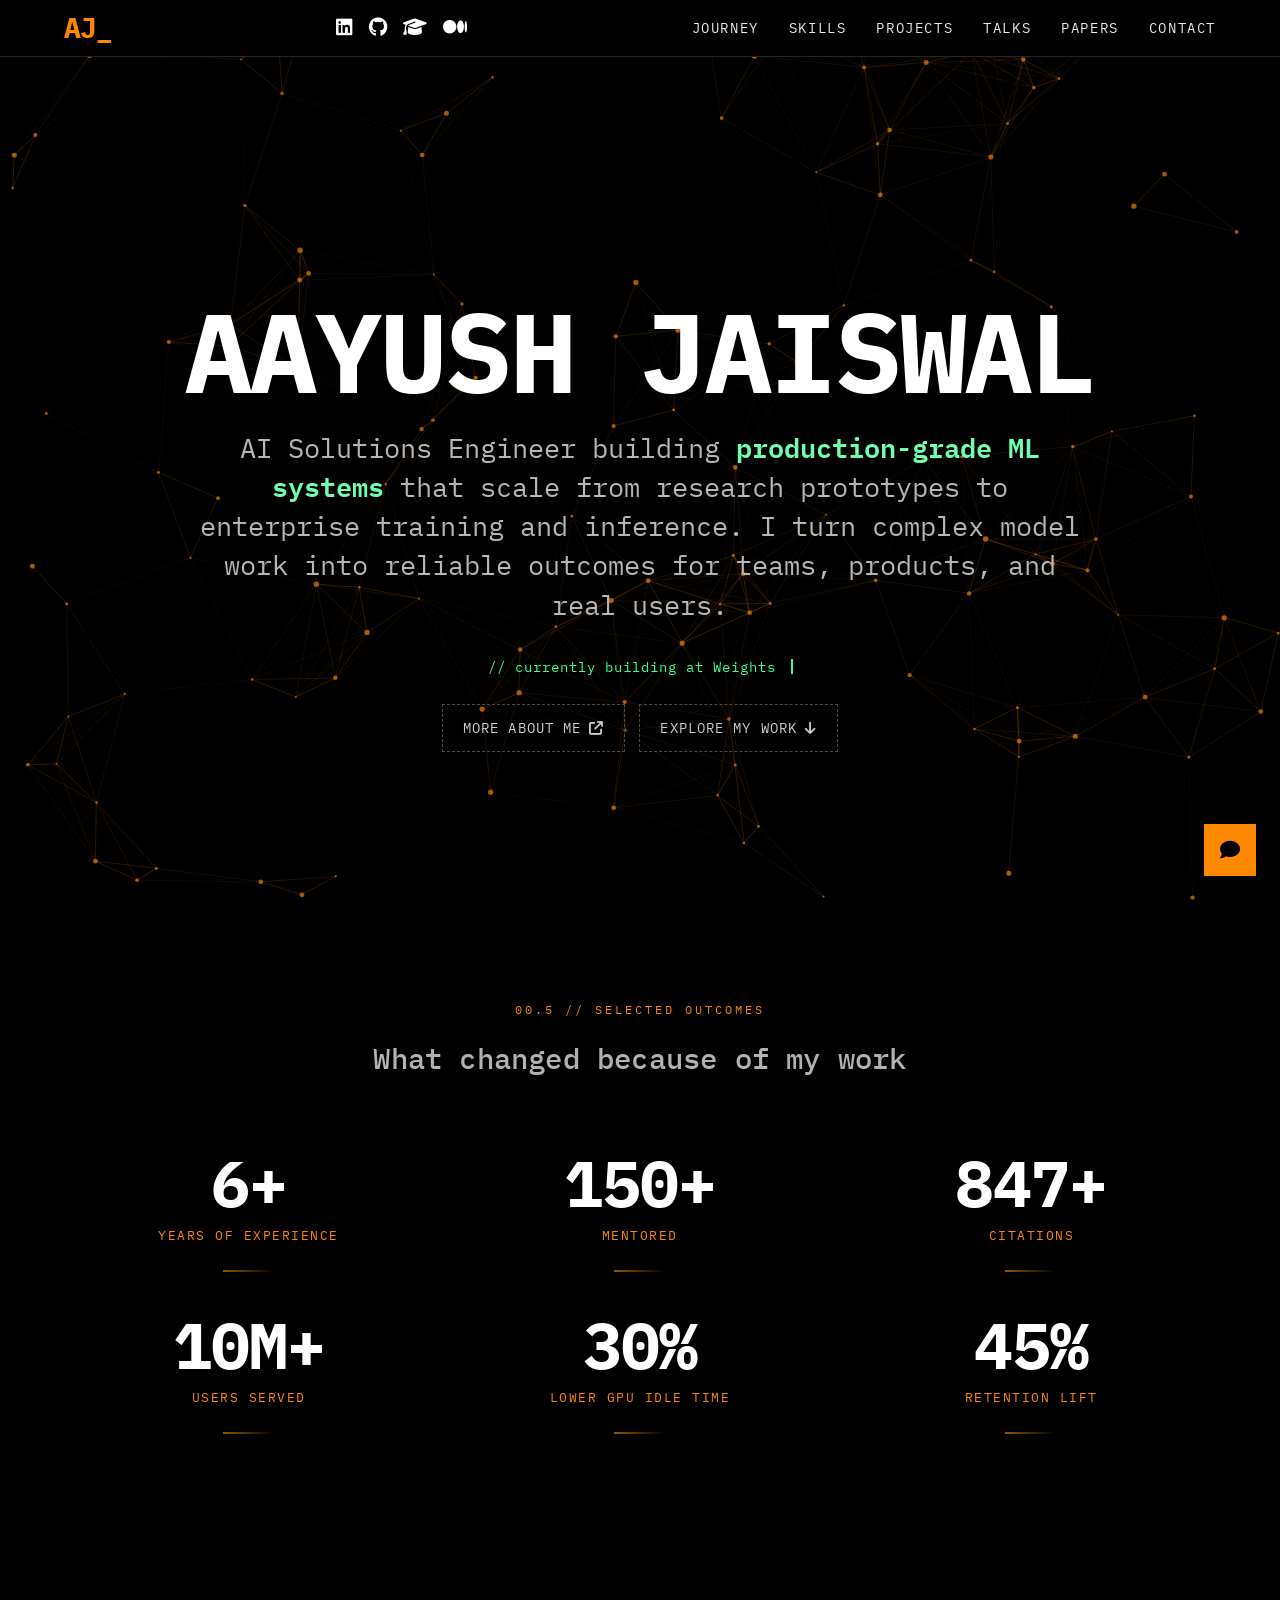
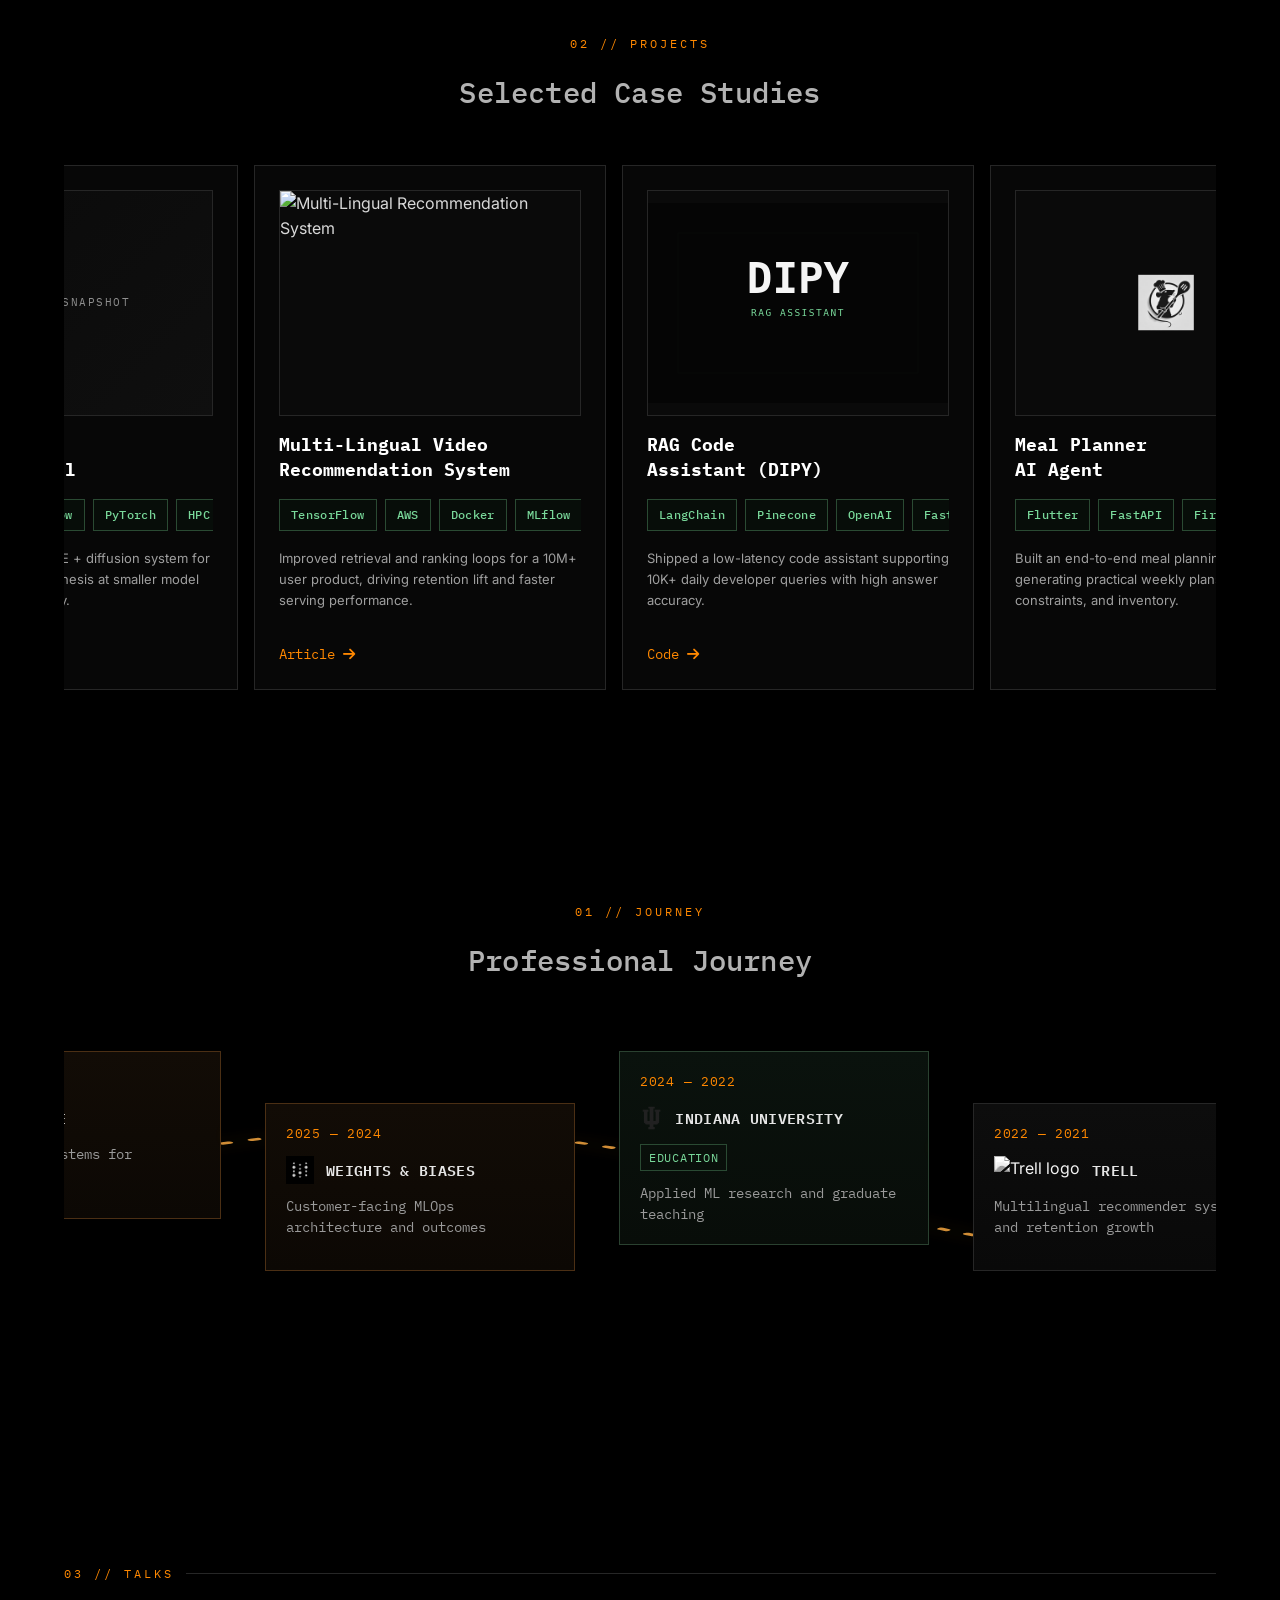
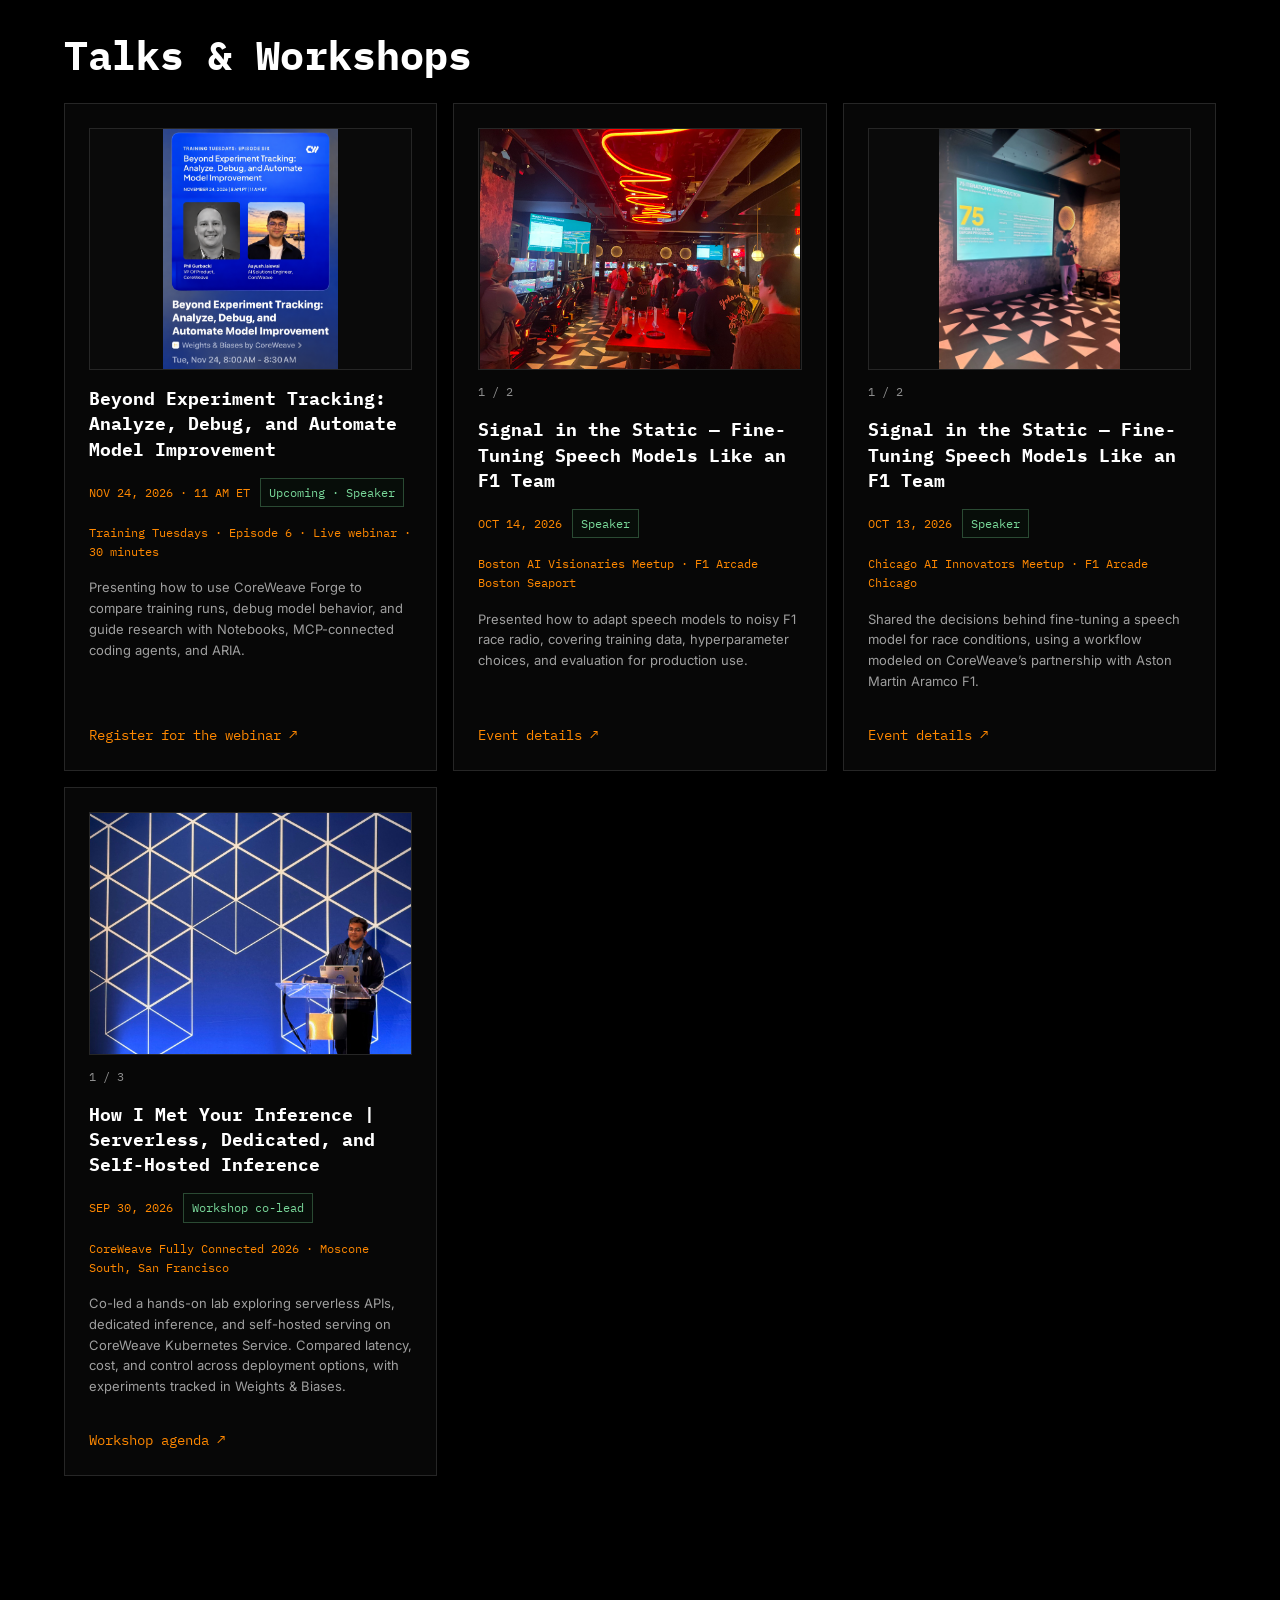
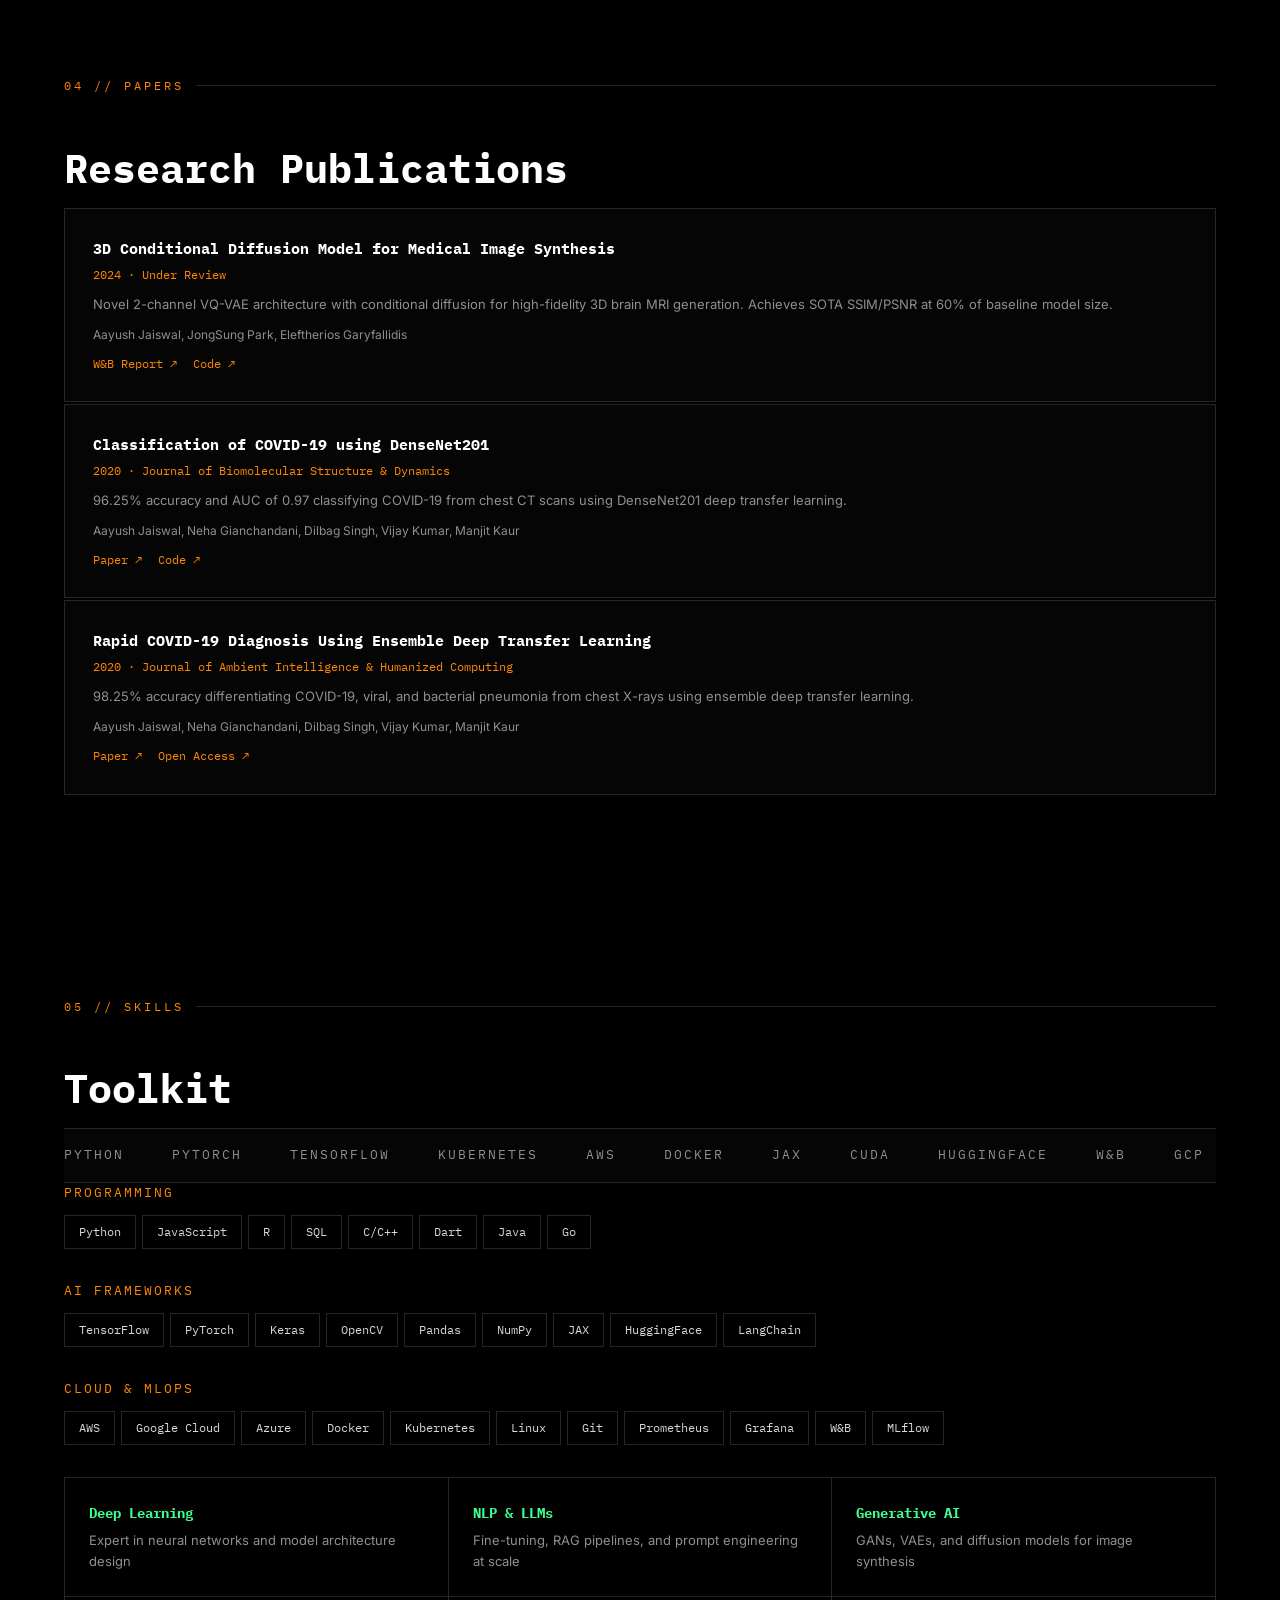
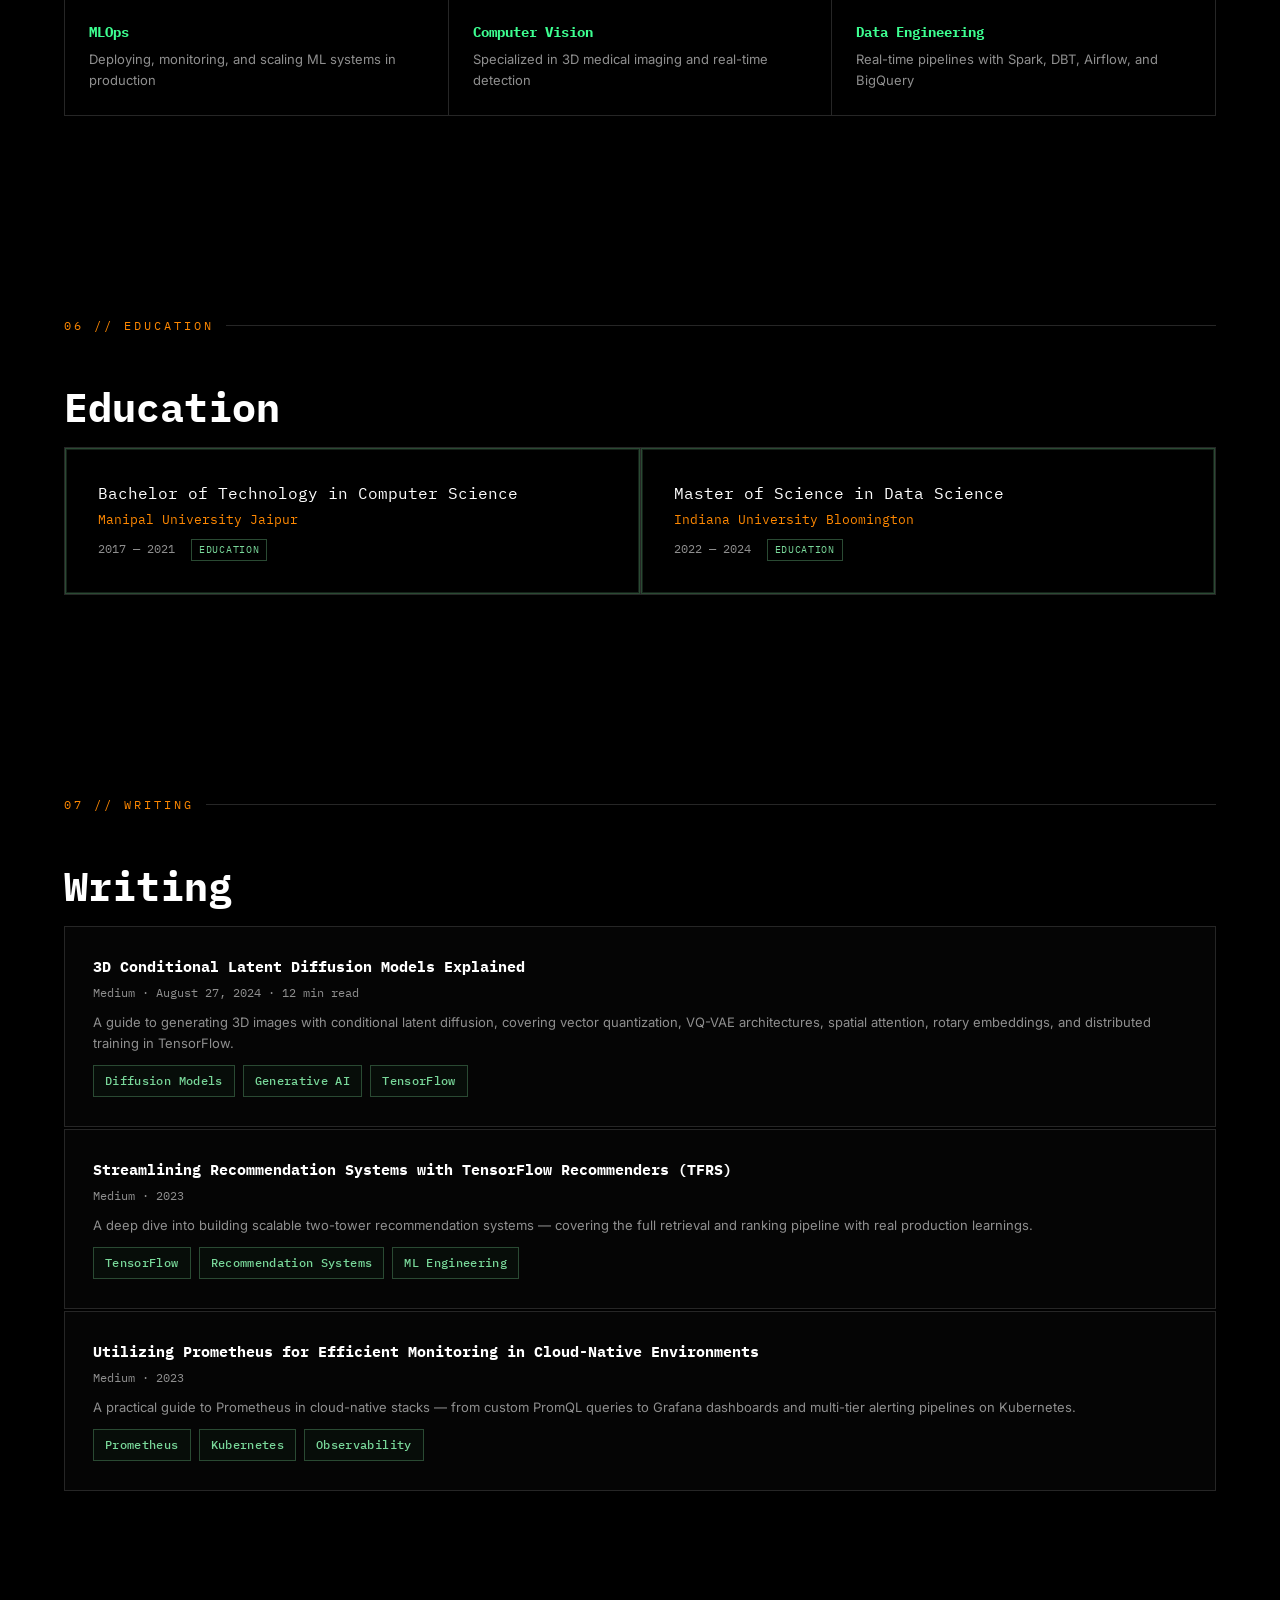
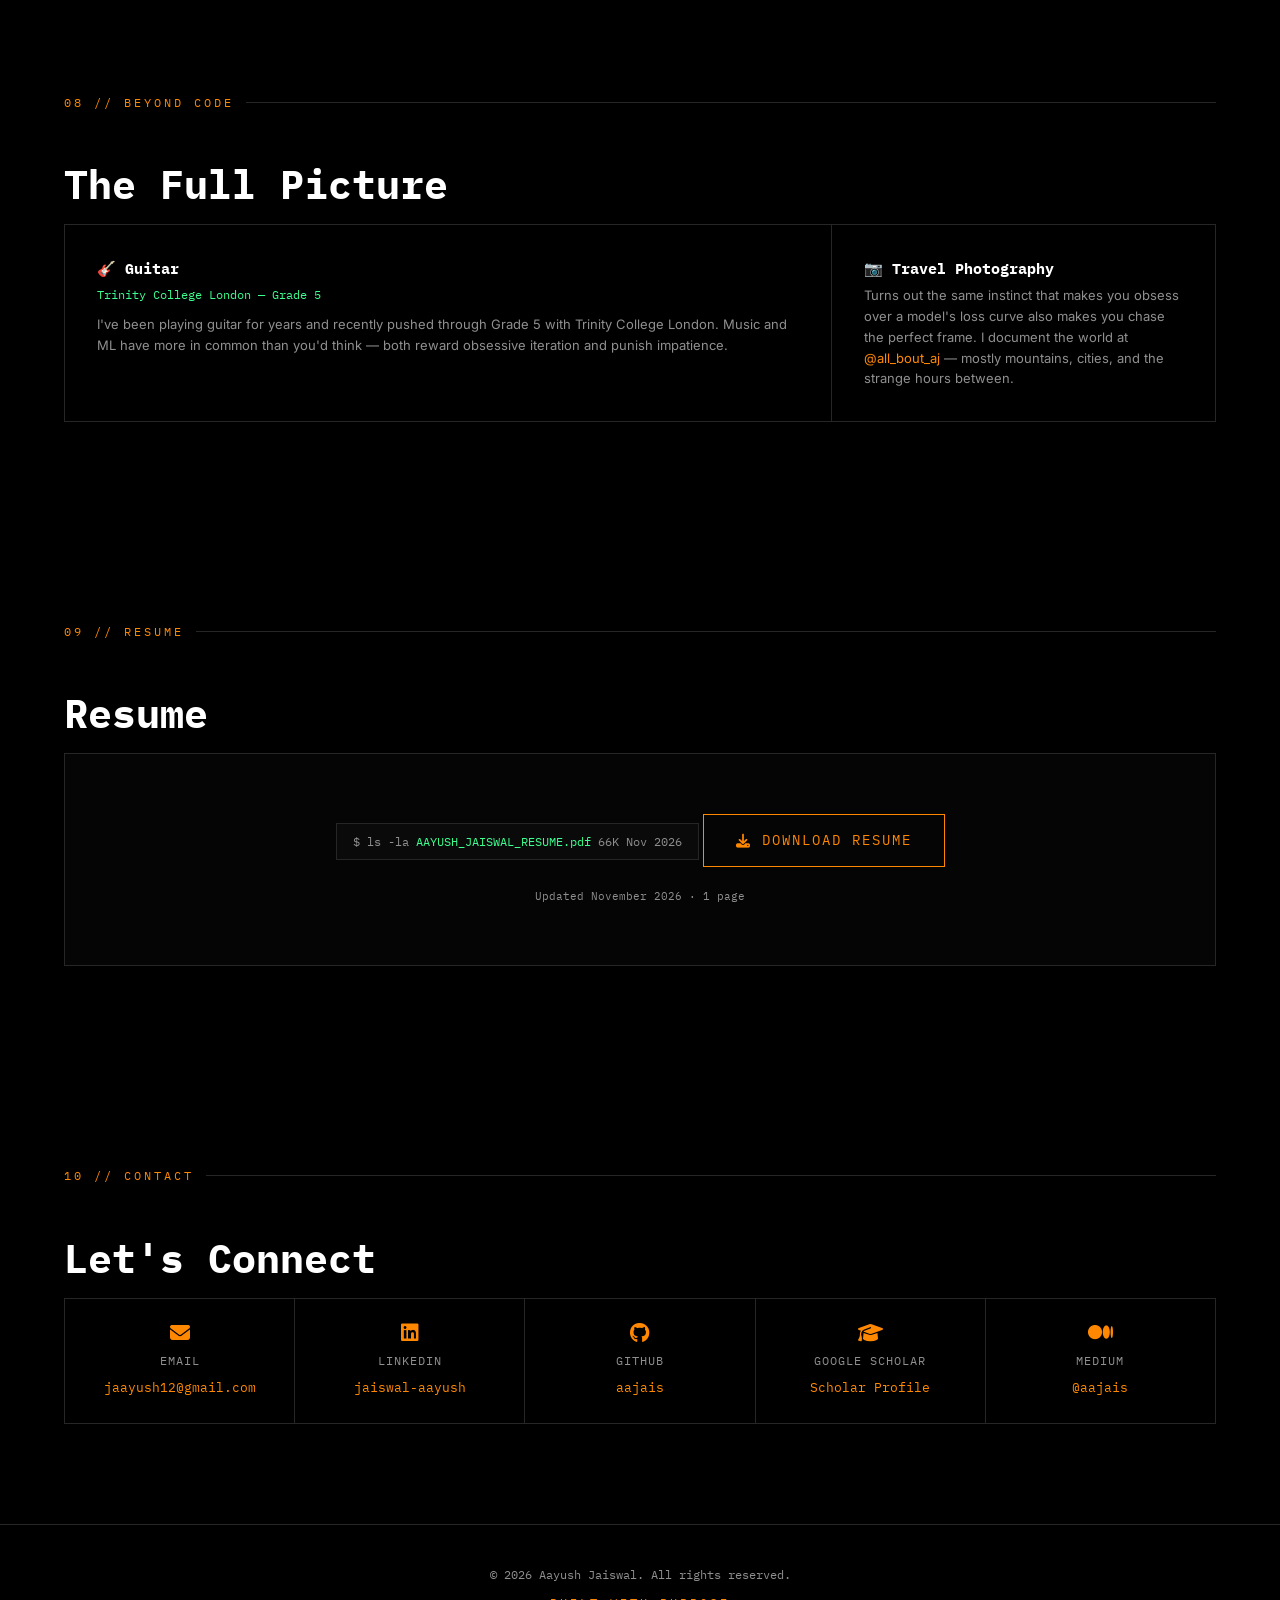
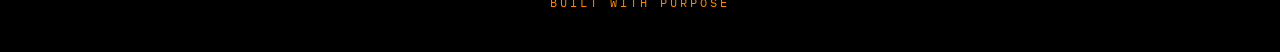
==== commit 018dc433: "Update resume for applied AI and ML engineering roles" ====
--- a/index.html
+++ b/index.html
@@ -849,9 +849,9 @@
 <div class="section-label">09 // RESUME</div>
 <h2 class="section-title">Resume</h2>
 <div class="resume-section">
-  <div class="resume-file">$ ls -la <span class="fname">AAYUSH_JAISWAL_RESUME.pdf</span> <span class="fsize">117K Apr 2026</span></div>
+  <div class="resume-file">$ ls -la <span class="fname">AAYUSH_JAISWAL_RESUME.pdf</span> <span class="fsize">66K Nov 2026</span></div>
   <a class="resume-btn" href="AAYUSH_JAISWAL_RESUME.pdf" download><i class="fas fa-download"></i> DOWNLOAD RESUME</a>
-  <div class="resume-date">Updated April 2026 · 2 pages</div>
+  <div class="resume-date">Updated November 2026 · 1 page</div>
 </div>
 </section>
 
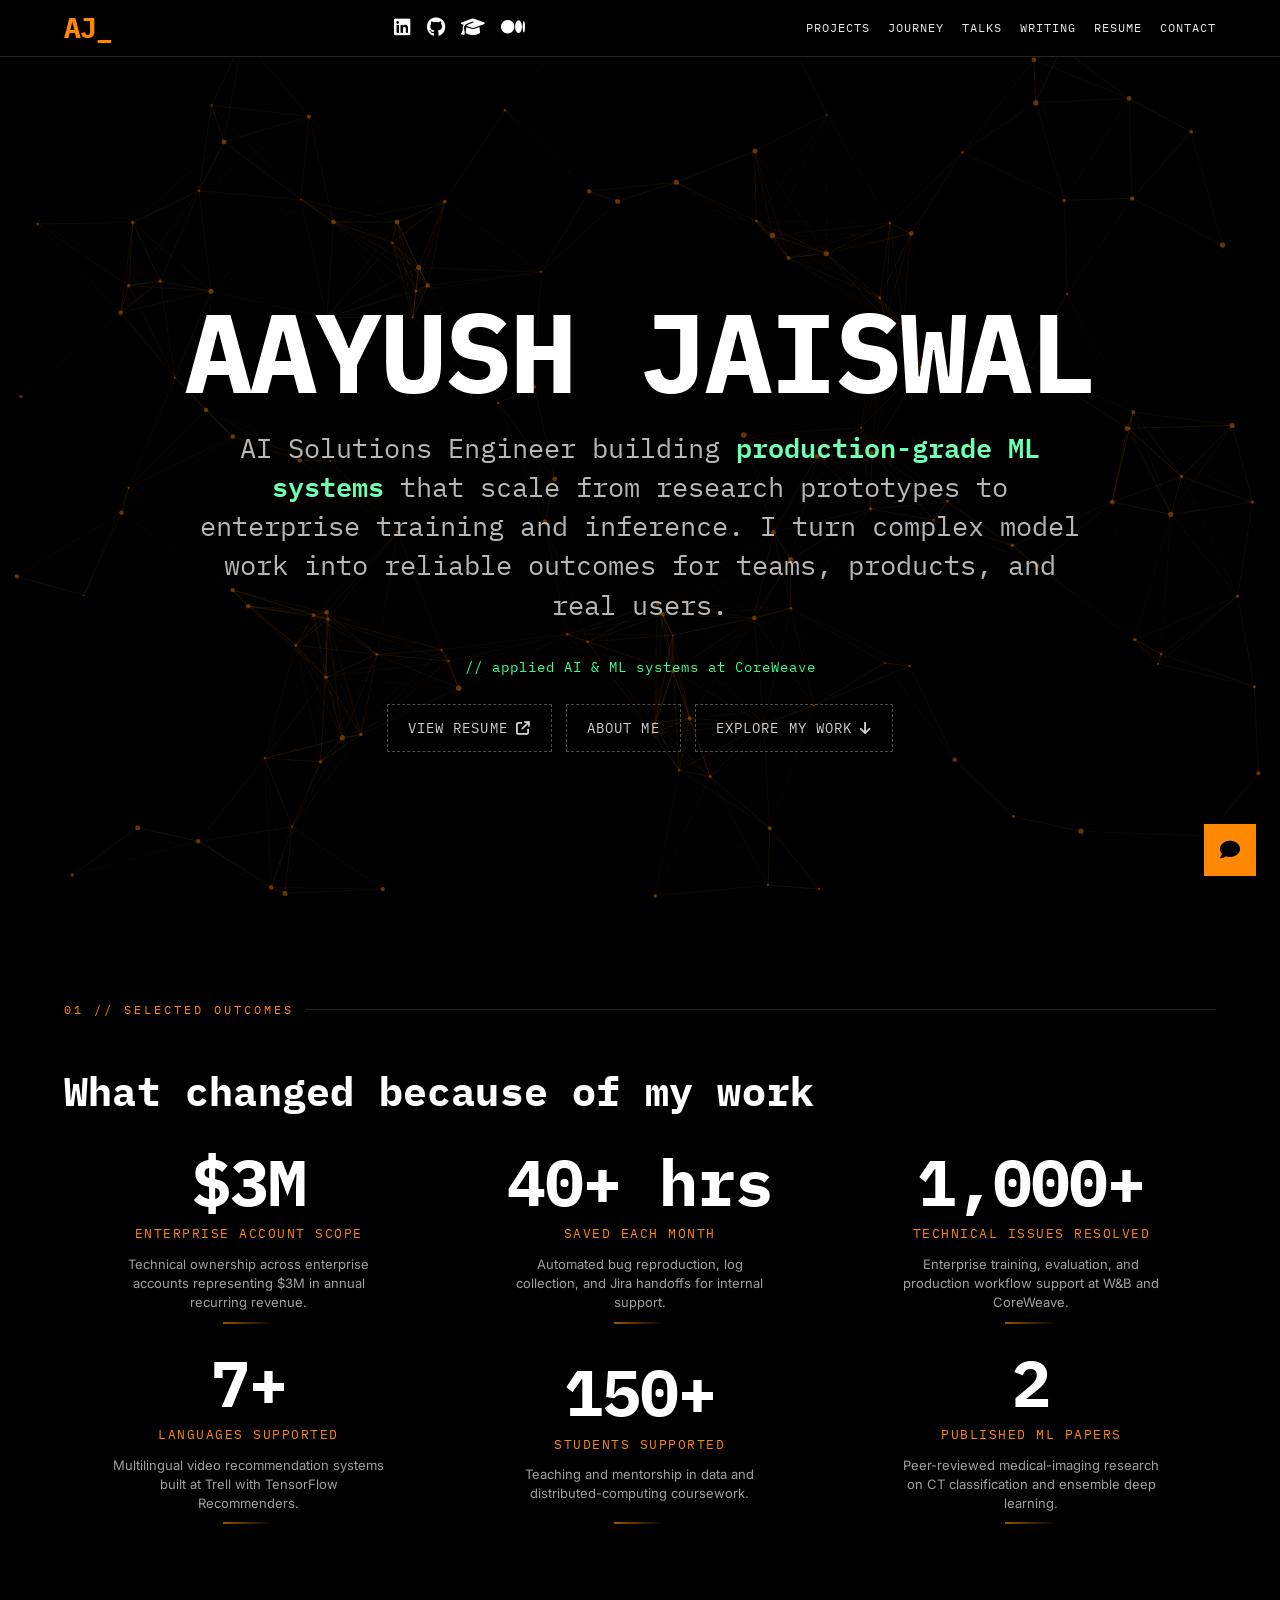
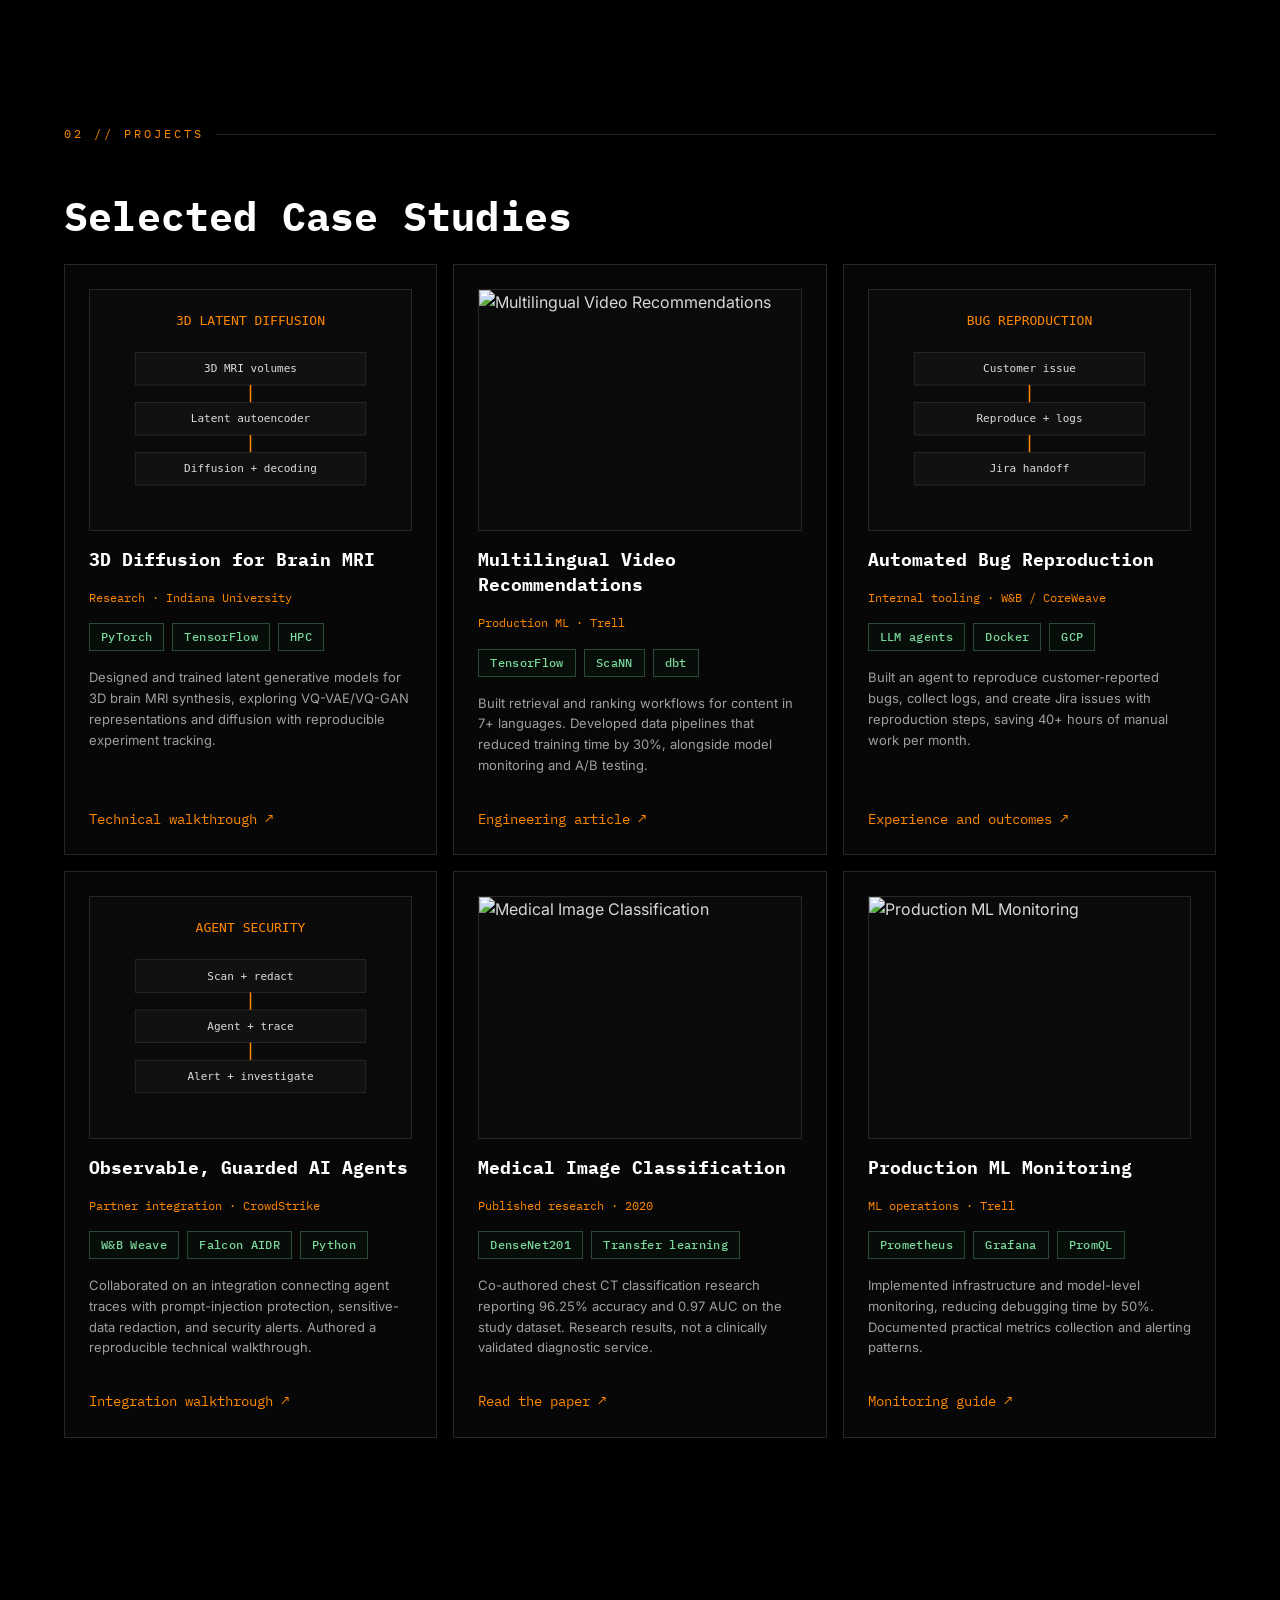
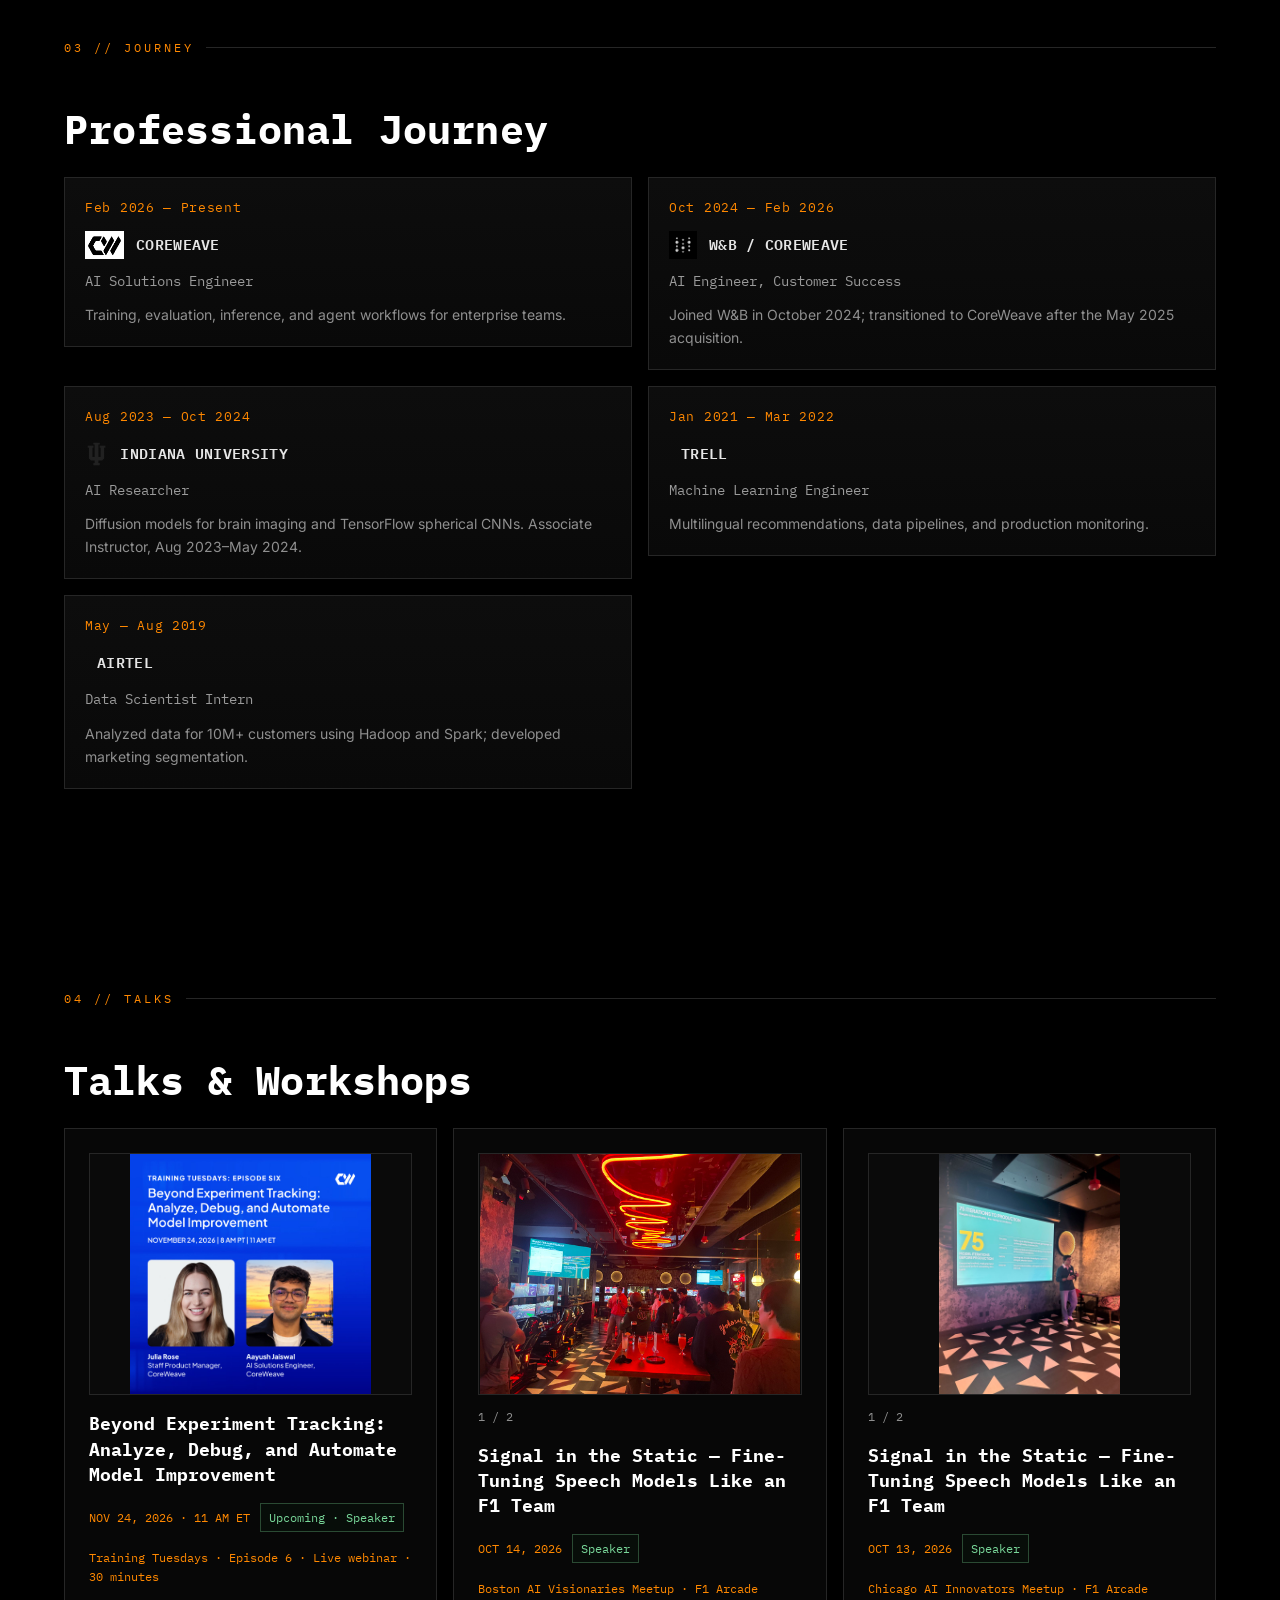
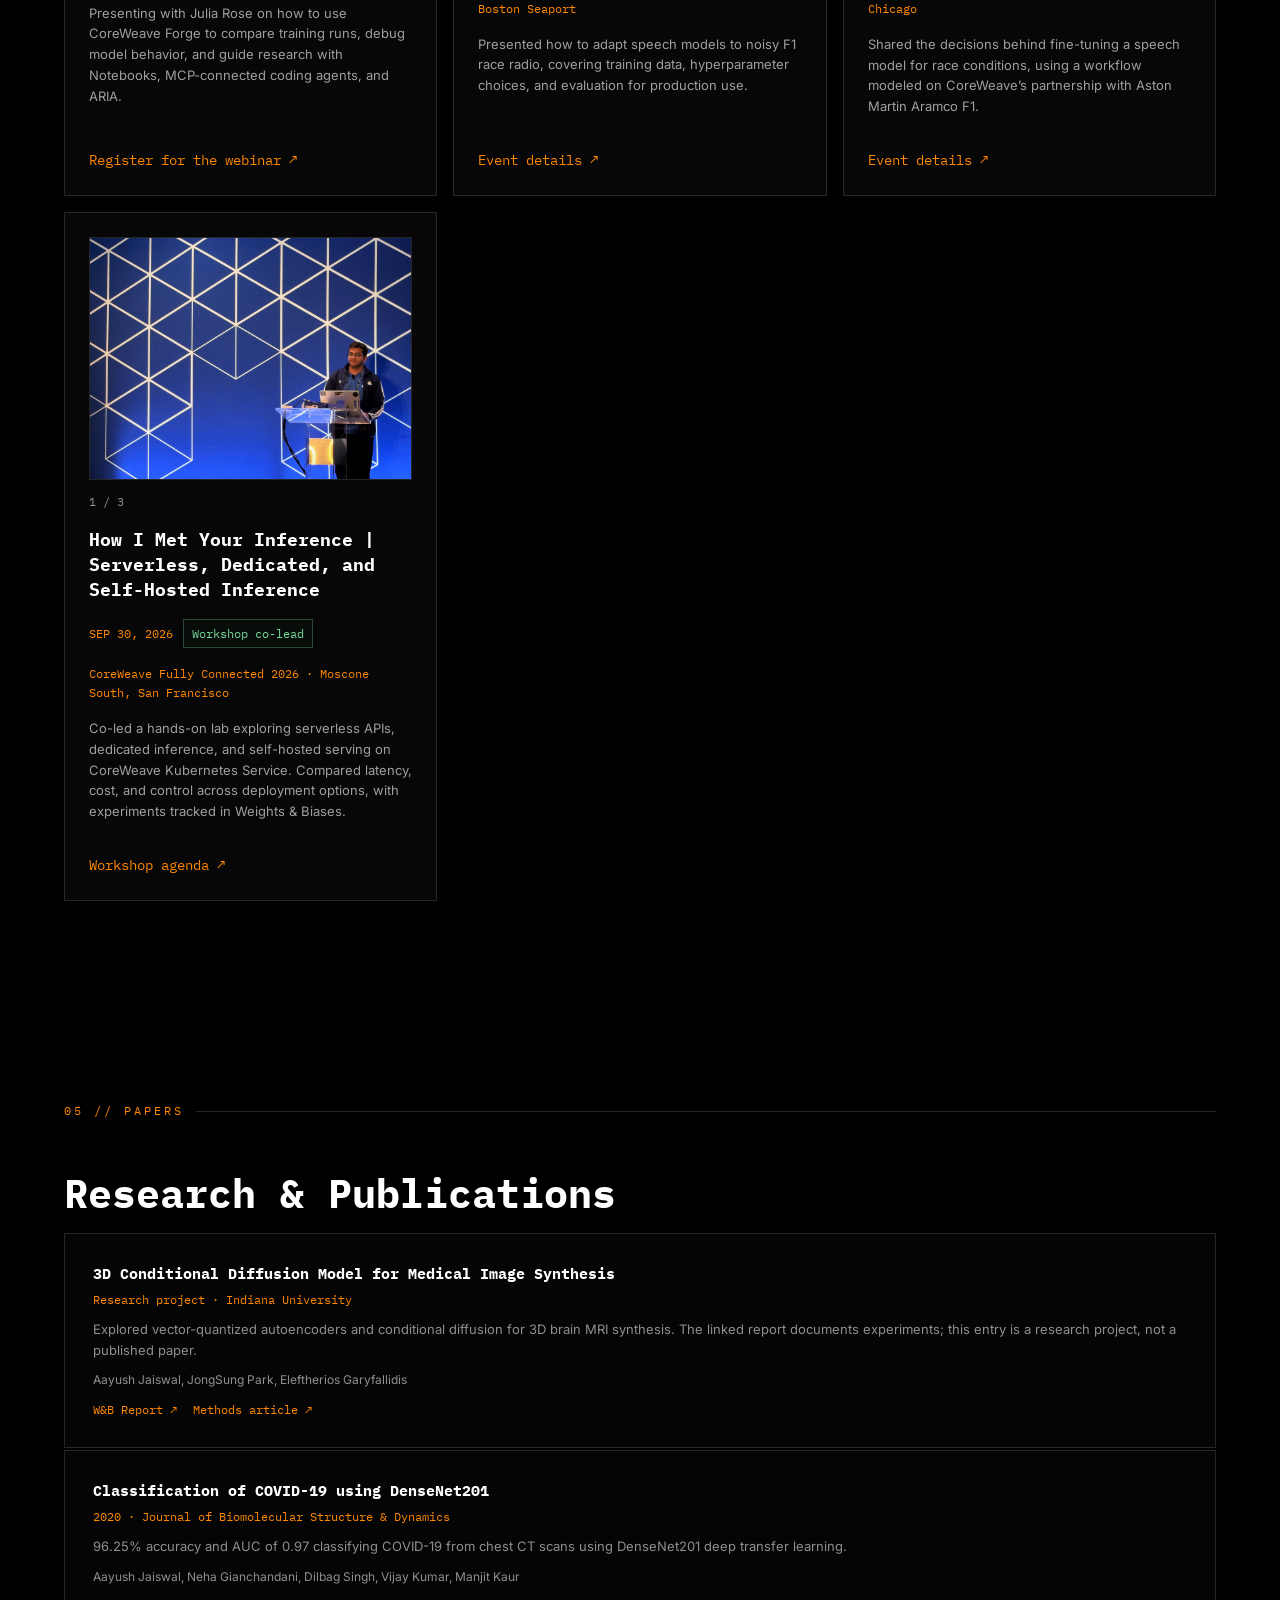
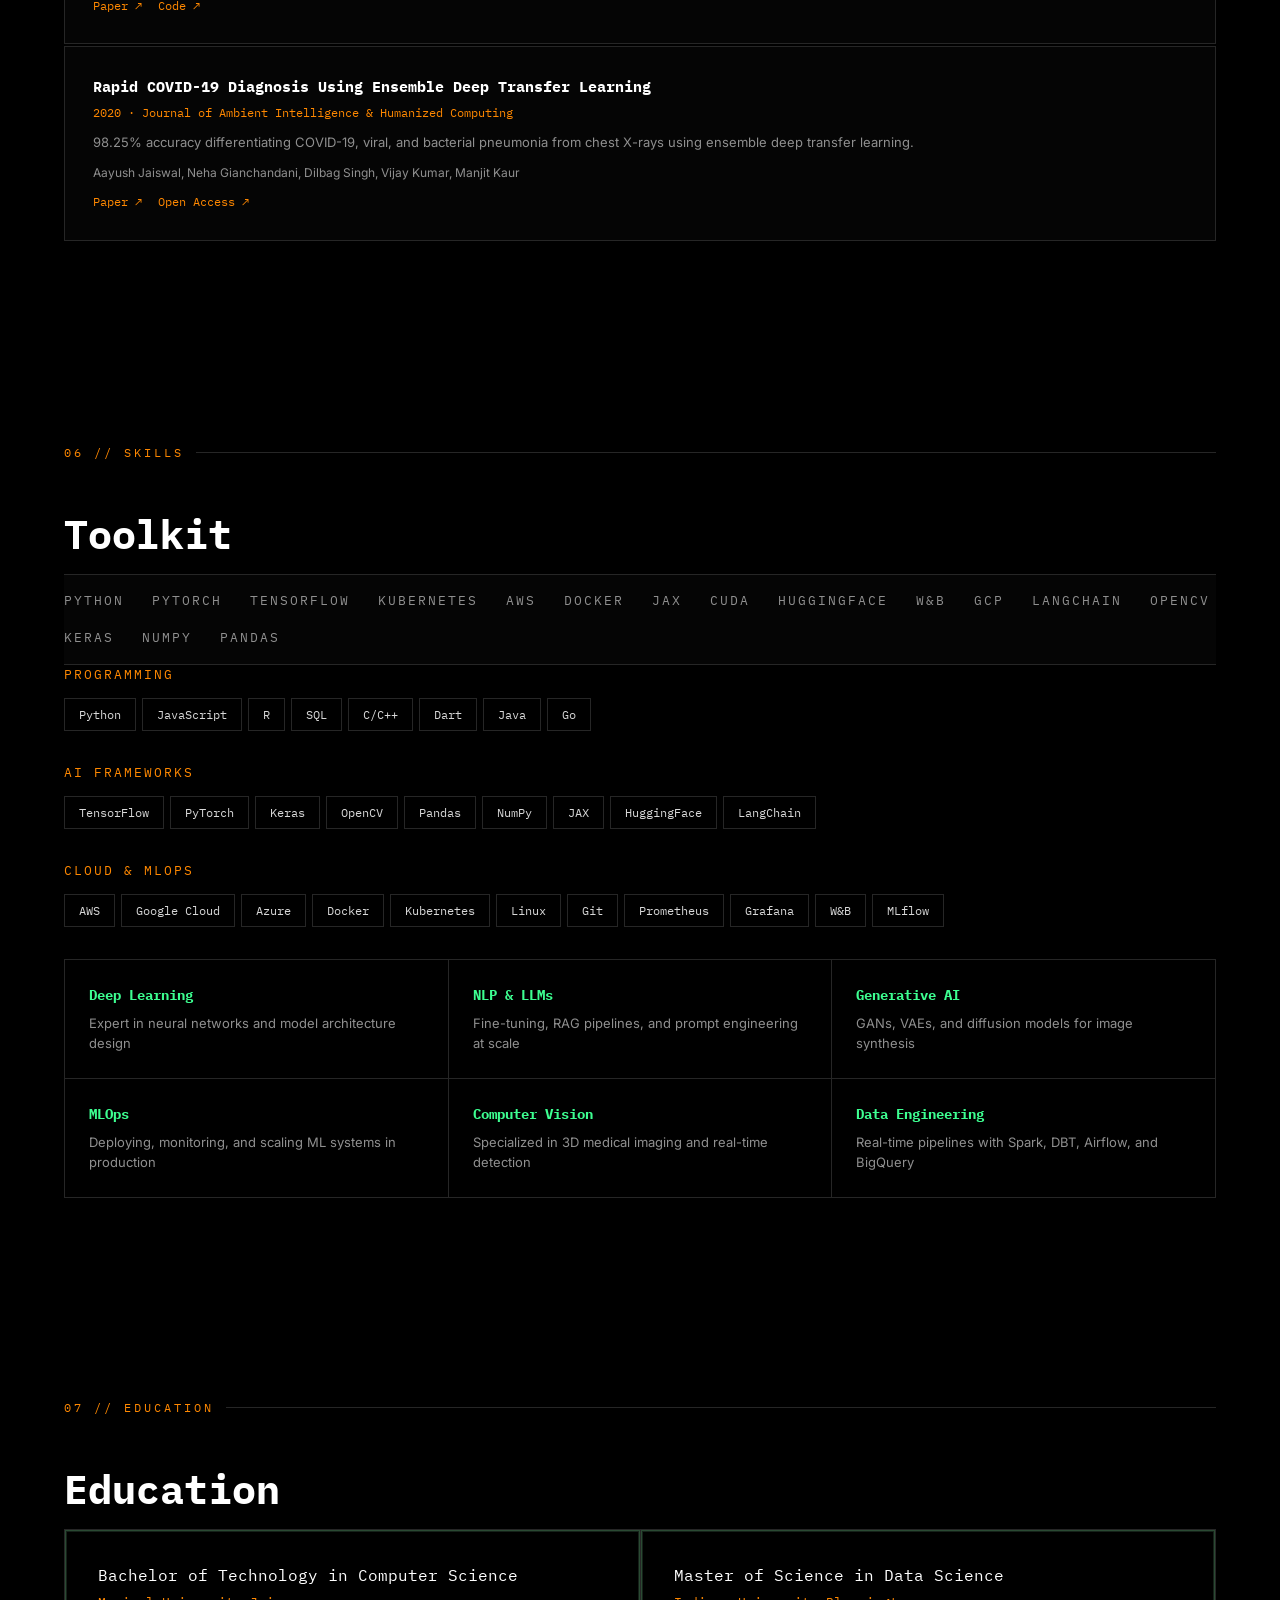
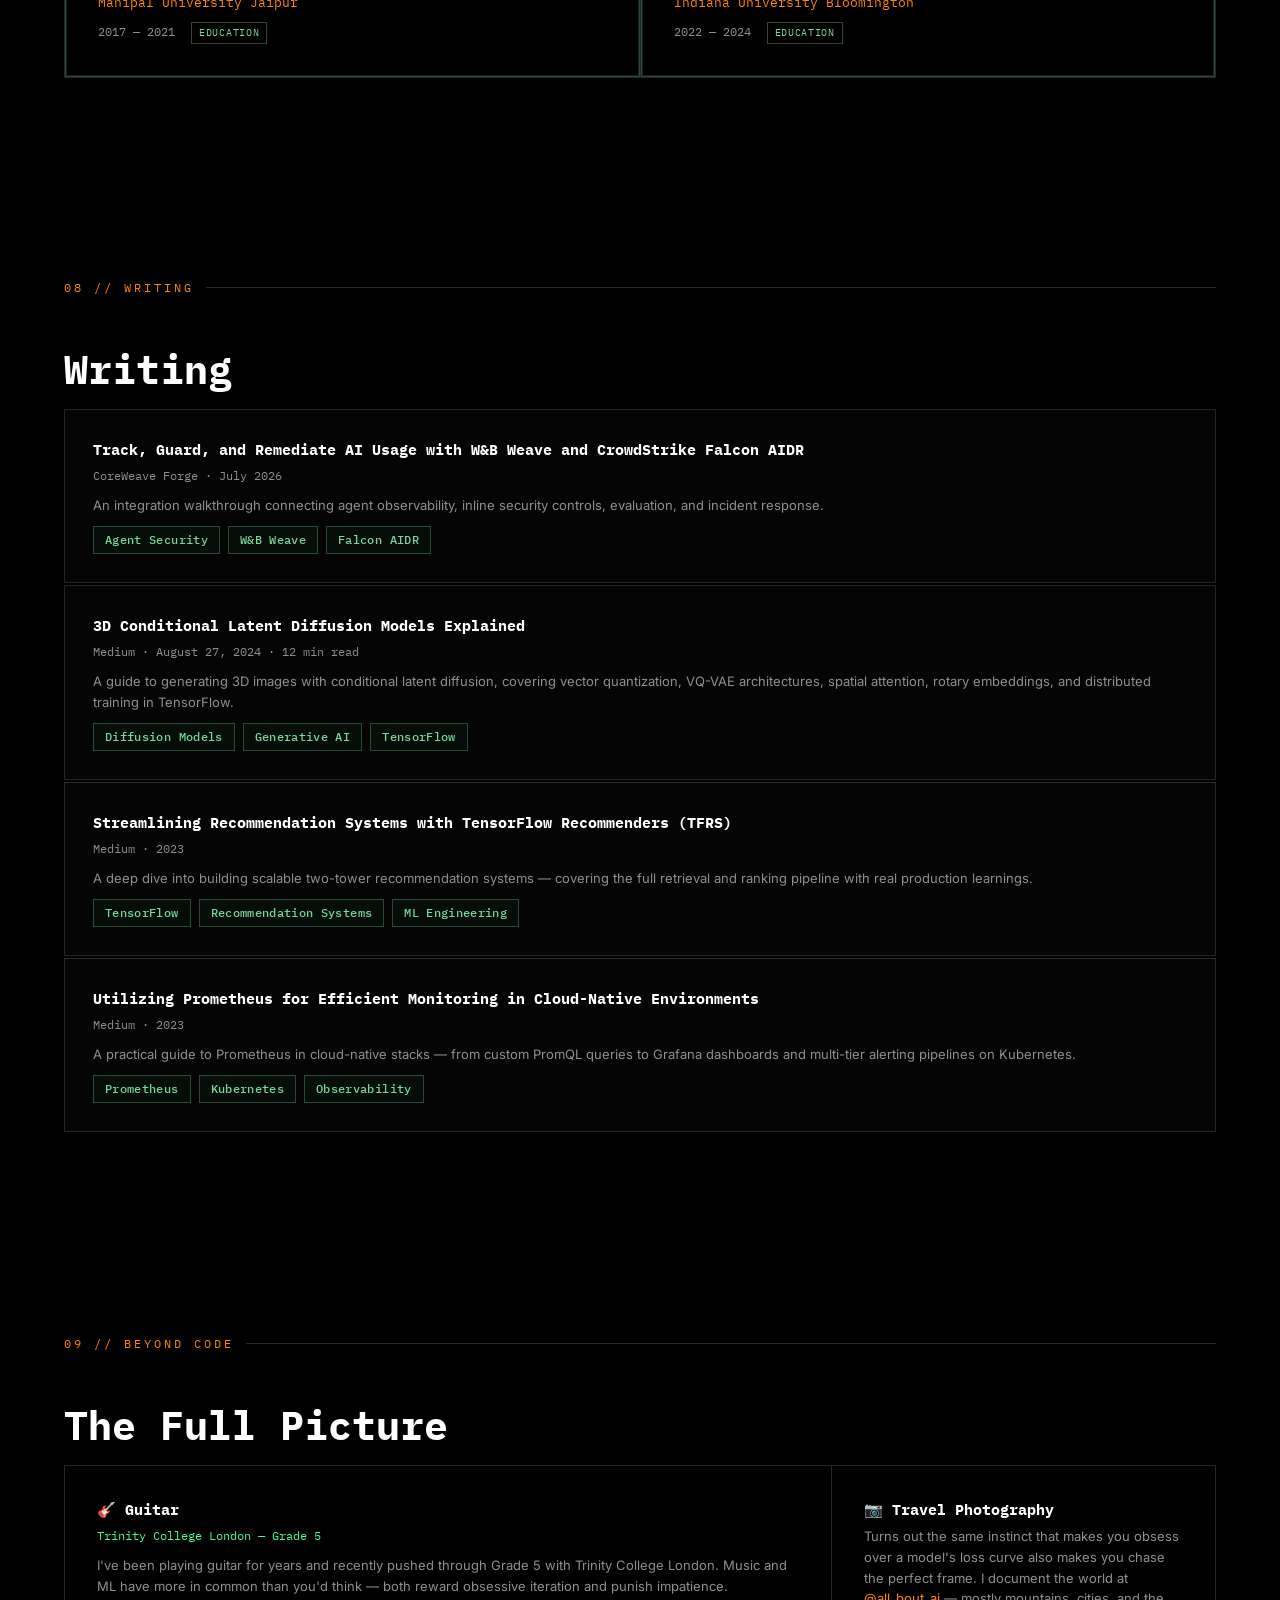
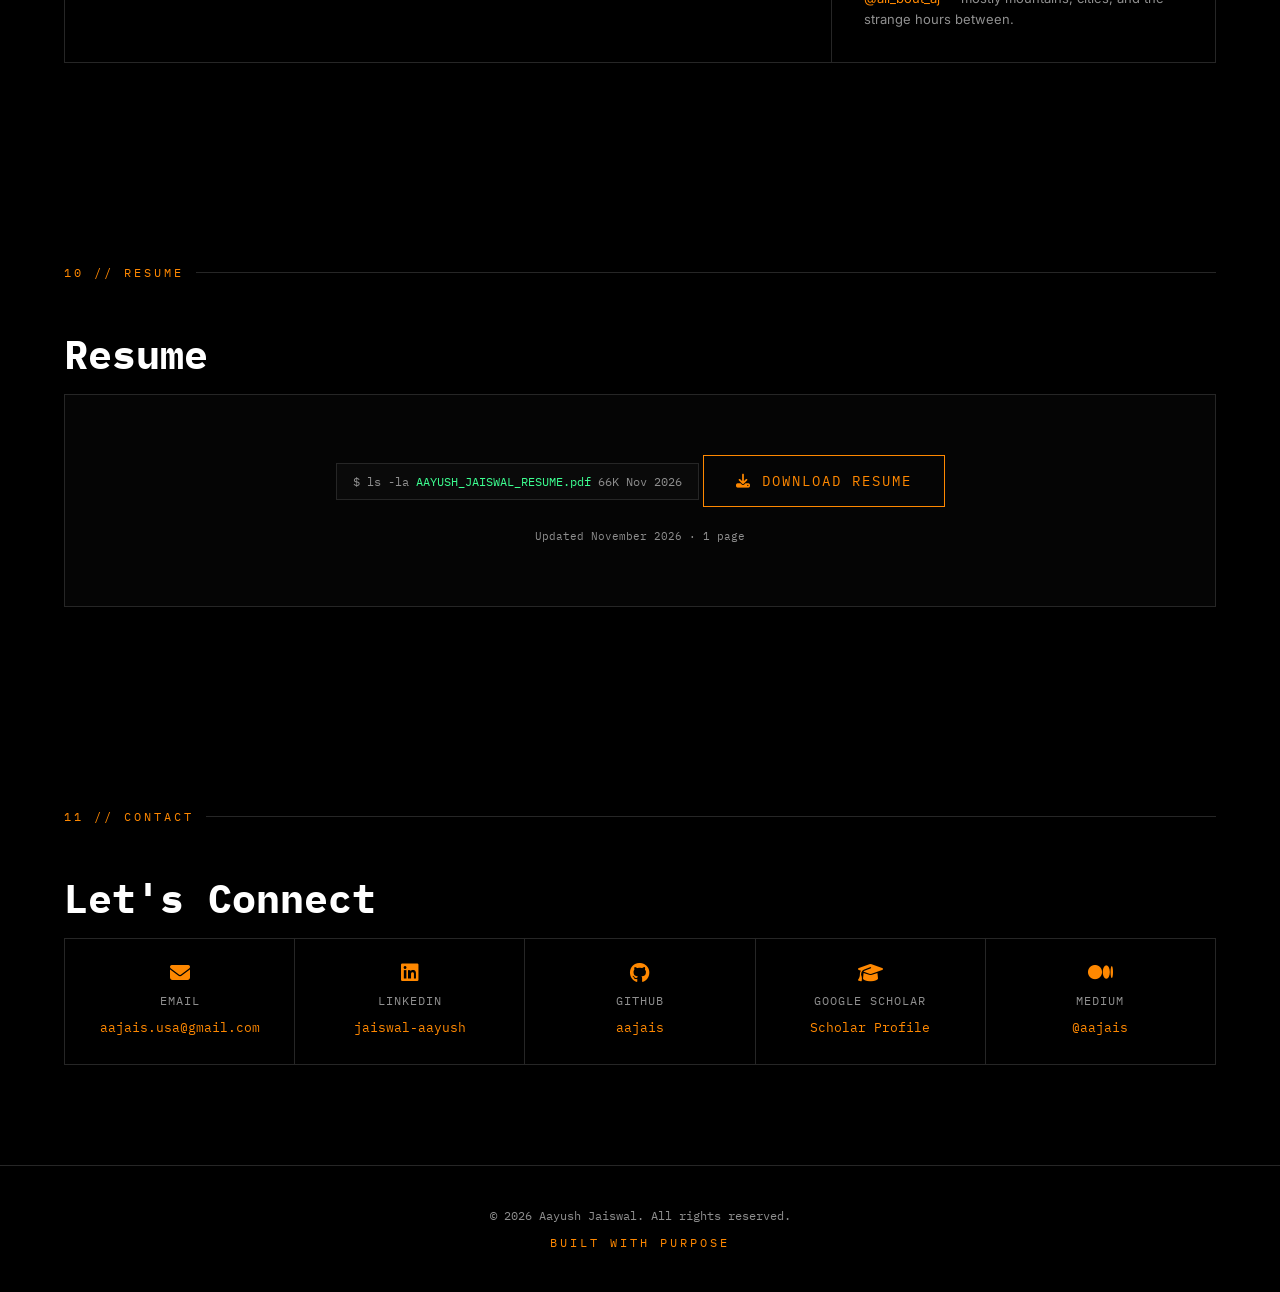
==== commit 490d1066: "Fix portfolio audit findings and unify content and presentation" ====
--- a/index.html
+++ b/index.html
@@ -4,15 +4,15 @@
 <meta charset="UTF-8">
 <meta name="viewport" content="width=device-width,initial-scale=1">
 <title>Aayush Jaiswal — AI Solutions Engineer</title>
-<meta name="description" content="AI Solutions Engineer, Post-Sales at Weights & Biases (CoreWeave). From 800+ citation papers to 10M+ user systems. Deep learning, MLOps, and generative AI.">
+<meta name="description" content="Applied AI and ML engineer at CoreWeave. Production recommendations, diffusion research, inference, and observable AI agents.">
 <link rel="canonical" href="https://aajais.github.io">
 <meta property="og:title" content="Aayush Jaiswal — AI Solutions Engineer">
-<meta property="og:description" content="From 800+ citation papers to 10M+ user systems. AI Solutions Engineer, Post-Sales at Weights & Biases (CoreWeave).">
+<meta property="og:description" content="Applied AI and ML engineering: model training, inference, recommendation systems, and observable agents at CoreWeave.">
 <meta property="og:image" content="https://aajais.github.io/og-image.png">
 <meta property="og:type" content="website">
 <meta name="twitter:card" content="summary_large_image">
 <meta name="twitter:title" content="Aayush Jaiswal — AI Solutions Engineer">
-<meta name="twitter:description" content="From 800+ citation papers to 10M+ user systems.">
+<meta name="twitter:description" content="Applied AI and ML engineering, from model research to production systems.">
 <link rel="icon" type="image/png" href="favicon.png">
 <link rel="apple-touch-icon" href="apple-touch-icon.png">
 <link rel="preconnect" href="https://fonts.googleapis.com">
@@ -20,378 +20,9 @@
 <link href="https://fonts.googleapis.com/css2?family=IBM+Plex+Mono:wght@400;500;600;700&family=Inter:wght@300;400;500;600&display=swap" rel="stylesheet">
 <link rel="stylesheet" href="https://cdnjs.cloudflare.com/ajax/libs/font-awesome/6.5.1/css/all.min.css">
 <script type="application/ld+json">
-{"@context":"https://schema.org","@type":"Person","name":"Aayush Jaiswal","jobTitle":"AI Solutions Engineer, Post-Sales","worksFor":{"@type":"Organization","name":"Weights & Biases (CoreWeave)"},"url":"https://aajais.github.io","email":"jaayush12@gmail.com","sameAs":["https://www.linkedin.com/in/jaiswal-aayush","https://github.com/aajais","https://scholar.google.com/citations?user=ZvTNhlcAAAAJ&hl=en","https://medium.com/@aajais"],"alumniOf":[{"@type":"CollegeOrUniversity","name":"Indiana University Bloomington"},{"@type":"CollegeOrUniversity","name":"Manipal University Jaipur"}]}
+{"@context":"https://schema.org","@type":"Person","name":"Aayush Jaiswal","jobTitle":"AI Solutions Engineer","worksFor":{"@type":"Organization","name":"CoreWeave"},"url":"https://aajais.github.io","email":"aajais.usa@gmail.com","sameAs":["https://www.linkedin.com/in/jaiswal-aayush","https://github.com/aajais","https://scholar.google.com/citations?user=ZvTNhlcAAAAJ&hl=en","https://medium.com/@aajais"],"alumniOf":[{"@type":"CollegeOrUniversity","name":"Indiana University Bloomington"},{"@type":"CollegeOrUniversity","name":"Manipal University Jaipur"}]}
 </script>
-<style>
-*,*::before,*::after{margin:0;padding:0;box-sizing:border-box;border-radius:0!important}
-:root{--black:#000;--bg:#000;--orange:#ff8800;--green:#3dff91;--border:#262626;--text:#d8d8d8;--text-dim:#8f8f8f;--white:#fff;--mono:'IBM Plex Mono',monospace;--sans:'Inter',sans-serif;--fs-xs:12px;--fs-sm:14px;--fs-md:16px;--fs-lg:20px;--fs-xl:28px;--fs-2xl:40px;--fs-3xl:56px}
-html{scroll-behavior:smooth;scrollbar-width:thin;scrollbar-color:var(--orange) #000}
-body{background:var(--black);color:var(--text);font-family:var(--sans);font-size:16px;line-height:1.6;overflow-x:hidden}
-::selection{background:var(--orange);color:#000}
-a{color:var(--orange);text-decoration:none;transition:color .2s}
-a:hover{color:var(--green)}
-
-/* Scroll Progress */
-#scroll-progress{position:fixed;top:0;left:0;height:2px;background:var(--green);z-index:9999;transition:width .1s linear;width:0}
-
-/* Nav */
-nav{position:fixed;top:0;left:0;right:0;z-index:1000;background:rgba(0,0,0,.92);border-bottom:1px solid var(--border);backdrop-filter:blur(10px);-webkit-backdrop-filter:blur(10px)}
-.nav-inner{max-width:1200px;margin:0 auto;padding:0 24px;height:56px;display:grid;grid-template-columns:auto 1fr auto;align-items:center;gap:22px}
-.nav-logo{font-family:var(--mono);font-weight:700;font-size:var(--fs-xl);color:var(--orange);letter-spacing:-1px}
-.nav-links{display:flex;align-items:center;gap:30px}
-.nav-links a{font-family:var(--mono);font-size:var(--fs-sm);text-transform:uppercase;letter-spacing:1.6px;color:#eaeaea;transition:color .2s}
-.nav-links a:hover{color:var(--orange)}
-.nav-socials{display:flex;align-items:center;justify-content:center;gap:16px}
-.nav-socials a{color:#fff;font-size:19px;transition:color .2s}
-.nav-socials a:hover{color:var(--orange)}
-.pulse-dot{width:8px;height:8px;background:var(--green);display:inline-block;animation:pulse 2s infinite}
-@keyframes pulse{0%,100%{opacity:1}50%{opacity:.3}}
-.nav-toggle{display:none;background:none;border:none;color:var(--orange);font-size:20px;cursor:pointer}
-
-/* Sections */
-.section{padding:100px 24px;max-width:1200px;margin:0 auto}
-.section-label{font-family:var(--mono);font-size:12px;text-transform:uppercase;letter-spacing:3px;color:var(--orange);margin-bottom:40px;display:flex;align-items:center;gap:12px}
-.section-label::after{content:'';flex:1;height:1px;background:var(--border)}
-
-/* Hero Portrait */
-.hero-portrait{margin-bottom:24px}
-.hero-portrait img{width:140px;height:140px;object-fit:cover;border:2px solid var(--border);filter:grayscale(30%);transition:filter .3s}
-.hero-portrait img:hover{filter:grayscale(0%);border-color:var(--orange)}
-
-/* Hero */
-#hero{min-height:100vh;display:flex;align-items:center;justify-content:center;position:relative;padding-top:56px}
-#particle-canvas{position:fixed;inset:0;width:100vw;height:100vh;z-index:0;pointer-events:none;opacity:.9}
-.hero-content{position:relative;z-index:1;width:100%;max-width:1200px;margin:0 auto;padding:0 24px;display:flex;flex-direction:column;align-items:center;text-align:center;transform:translateY(4vh)}
-.hero-eyebrow{font-family:var(--mono);font-size:var(--fs-sm);color:var(--green);margin:18px 0 0;letter-spacing:1px;width:min(100%,980px);display:inline-block;white-space:nowrap;overflow:visible;min-height:1.4em}
-.hero-eyebrow.typing::after{content:'';display:inline-block;width:2px;height:1.05em;background:var(--green);margin-left:6px;vertical-align:-2px;animation:caret .9s step-end infinite}
-.hero-name{font-family:var(--mono);font-size:clamp(58px,9.2vw,112px);font-weight:700;color:var(--white);line-height:.95;margin:22px 0 24px;letter-spacing:-2px;text-align:center;width:min(100%,980px)}
-.hero-tagline{font-family:var(--mono);font-size:clamp(19px,2.3vw,27px);color:#b7b7b7;margin:0 auto 14px;max-width:56ch;line-height:1.45;width:min(100%,980px)}
-.hero-tagline .highlight-prod{color:#6fffb0;font-weight:600}
-.hero-grid{display:grid;grid-template-columns:minmax(0,.9fr) minmax(0,1.1fr);gap:32px;align-items:start}
-.hero-left{display:flex;flex-direction:column;gap:14px}
-.hero-right{display:flex;flex-direction:column;min-width:0}
-.hero-intro{font-size:14px;color:#b8b8b8;max-width:46ch;line-height:1.65}
-.hero-cta{display:flex;gap:14px;margin-top:26px;justify-content:center;flex-wrap:wrap;width:min(100%,980px)}
-.hero-btn{display:inline-flex;align-items:center;gap:8px;font-family:var(--mono);font-size:var(--fs-sm);text-transform:uppercase;letter-spacing:1.1px;padding:12px 20px;border:1px dashed #4c4c4c;color:#cfcfcf;background:transparent;box-shadow:none;transition:all .22s ease}
-.hero-btn:hover{border-color:var(--green);color:var(--green);transform:translateY(-1px);background:rgba(61,255,145,.05)}
-
-/* Code bio */
-.code-window{border:1px solid var(--border);background:#0a0a0a;overflow:hidden}
-.code-titlebar{display:flex;align-items:center;gap:8px;padding:10px 14px;border-bottom:1px solid var(--border);background:#0d0d0d}
-.code-dot{width:10px;height:10px;display:inline-block}
-.code-dot.red{background:#ff5f57}
-.code-dot.yellow{background:#febc2e}
-.code-dot.green{background:#28c840}
-.code-filename{font-family:var(--mono);font-size:12px;color:var(--text-dim);margin-left:8px}
-.code-body{padding:20px;font-family:var(--mono);font-size:13px;line-height:1.7;color:var(--text);overflow-x:auto}
-.code-body .kw{color:var(--orange)}
-.code-body .str{color:var(--green)}
-.code-body .cm{color:var(--text-dim)}
-.code-body .fn{color:#82aaff}
-.code-body .num{color:#f78c6c}
-
-/* Social row */
-.hero-socials{display:none}
-.hero-socials a{color:var(--text-dim);font-size:18px;transition:color .2s}
-.hero-socials a:hover{color:var(--orange)}
-
-/* Hero right rail */
-.hero-panel{border:1px solid var(--border);background:#060606;padding:18px}
-.hero-panel-title{font-family:var(--mono);font-size:11px;text-transform:uppercase;letter-spacing:1.5px;color:var(--orange);margin-bottom:10px}
-.hero-panel-list{display:flex;flex-direction:column;gap:8px}
-.hero-panel-item{font-size:13px;color:#b8b8b8;line-height:1.55}
-.worked-grid{display:grid;grid-template-columns:repeat(2,minmax(0,1fr));gap:6px}
-.worked-logo{font-family:var(--mono);font-size:10px;letter-spacing:.4px;text-transform:uppercase;color:#c2c2c2;border:1px solid var(--border);padding:8px 7px;text-align:center;background:#0b0b0b}
-.worked-logo.primary{color:var(--orange);border-color:#3a2a16;background:#0d0803}
-.worked-caption{font-size:11px;color:#7e7e7e;margin-top:8px;line-height:1.45}
-
-/* Stats bar */
-.stats-bar{display:grid;grid-template-columns:repeat(4,1fr);gap:14px;background:transparent;border:none;margin-top:46px;width:min(100%,980px)}
-.stat-item{background:linear-gradient(180deg,#121212,#070707);padding:22px 16px;text-align:center;border:1px solid #2f2113;box-shadow:inset 0 0 0 1px rgba(255,136,0,.08);transition:transform .25s ease,border-color .25s ease,box-shadow .25s ease}
-.stat-item:hover{transform:translateY(-4px);border-color:#8a5a22;box-shadow:0 12px 34px rgba(255,136,0,.18)}
-.stat-num{font-family:var(--mono);font-size:clamp(30px,3.2vw,42px);font-weight:700;color:#ff9f1a;transition:transform .25s ease,color .25s ease;display:inline-block}
-.stat-item:hover .stat-num{transform:scale(1.12);color:#ffc06a}
-.stat-label{font-family:var(--mono);font-size:var(--fs-xs);text-transform:uppercase;color:#9e9e9e;letter-spacing:1.3px;margin-top:6px}
-@keyframes caret{50%{opacity:0}}
-
-/* Trusted By */
-.trusted-grid{display:grid;grid-template-columns:repeat(auto-fill,minmax(160px,1fr));gap:1px;background:var(--border);border:1px solid var(--border)}
-.trusted-item{background:var(--black);padding:20px;text-align:center;font-family:var(--mono);font-size:13px;color:var(--text-dim);transition:color .2s}
-.trusted-item:hover{color:var(--orange)}
-.trusted-note{margin-top:14px;font-family:var(--mono);font-size:12px;color:#9c9c9c}
-
-/* Outcomes */
-#outcomes .section-label,#journey .section-label,#projects .section-label{margin-bottom:16px;justify-content:center;text-align:center}
-#outcomes .section-label::after,#journey .section-label::after,#projects .section-label::after{display:none}
-#outcomes .section-title,#journey .section-title,#projects .section-title{margin-bottom:44px;font-size:clamp(20px,2.3vw,30px);font-weight:500;color:#b2b2b2;letter-spacing:.2px;text-align:center}
-.outcomes-grid{display:grid;grid-template-columns:repeat(3,minmax(0,1fr));gap:16px 22px;background:transparent;border:none;justify-items:center}
-.outcome-card{position:relative;background:transparent;padding:10px 0 12px;min-height:146px;display:flex;flex-direction:column;justify-content:center;align-items:center;text-align:center;cursor:pointer;transition:transform .28s ease;width:100%}
-.outcome-card::after{content:'';position:absolute;left:50%;transform:translateX(-50%);bottom:0;width:52px;height:2px;background:linear-gradient(90deg,var(--orange),transparent);opacity:.6;transition:width .32s ease,opacity .32s ease}
-.outcome-kpi{font-family:var(--mono);font-size:clamp(48px,5.1vw,72px);font-weight:800;line-height:1;color:var(--white);letter-spacing:-1px;margin-bottom:10px;transition:transform .28s ease,text-shadow .28s ease}
-.outcome-title{font-family:var(--mono);font-size:13px;text-transform:uppercase;letter-spacing:1.5px;color:var(--orange);margin-bottom:0;transition:transform .28s ease,color .28s ease}
-.outcome-copy{font-size:13px;color:#9f9f9f;line-height:1.45;margin-top:0;max-height:0;opacity:0;overflow:hidden;transform:translateY(8px);max-width:34ch;transition:max-height .42s ease,opacity .32s ease,transform .32s ease,margin-top .32s ease}
-.outcome-card:hover,.outcome-card:focus-within{transform:translateY(-3px)}
-.outcome-card:hover::after,.outcome-card:focus-within::after{width:116px;opacity:1}
-.outcome-card:hover .outcome-kpi,.outcome-card:focus-within .outcome-kpi{transform:translateY(-2px) scale(1.03);text-shadow:0 0 18px rgba(255,255,255,.15)}
-.outcome-card:hover .outcome-title,.outcome-card:focus-within .outcome-title{transform:translateY(-1px);color:#ff9f1a}
-.outcome-card:hover .outcome-copy,.outcome-card:focus-within .outcome-copy{margin-top:8px;max-height:8em;opacity:1;transform:translateY(0)}
-@media(max-width:1100px){
-  .outcomes-grid{grid-template-columns:repeat(2,minmax(0,1fr));gap:18px}
-}
-@media(max-width:700px){
-  .outcomes-grid{grid-template-columns:1fr;gap:20px}
-  #outcomes .section-title{margin-bottom:24px}
-}
-
-/* Tech Marquee */
-.marquee-wrap{overflow:hidden;border-top:1px solid var(--border);border-bottom:1px solid var(--border);padding:16px 0;background:#050505}
-.marquee-track{display:flex;gap:48px;animation:marquee 30s linear infinite;width:max-content}
-.marquee-track span{font-family:var(--mono);font-size:13px;text-transform:uppercase;letter-spacing:2px;color:var(--text-dim);white-space:nowrap}
-@keyframes marquee{0%{transform:translateX(0)}100%{transform:translateX(-50%)}}
-
-/* Education */
-.edu-grid{display:grid;grid-template-columns:1fr 1fr;gap:1px;background:var(--border);border:1px solid var(--border)}
-.edu-card{background:var(--black);padding:32px}
-.edu-degree{font-family:var(--mono);font-size:16px;color:var(--white);margin-bottom:4px}
-.edu-school{color:var(--orange);font-family:var(--mono);font-size:13px;margin-bottom:8px}
-.edu-meta{font-family:var(--mono);font-size:12px;color:var(--text-dim);display:flex;gap:16px}
-
-/* Timeline */
-.timeline{position:relative;padding-left:32px;border-left:1px solid var(--border)}
-.timeline-item{position:relative;margin-bottom:2px;border:1px solid var(--border);background:#050505;cursor:pointer;transition:border-color .2s}
-.timeline-item:hover,.timeline-item.active{border-color:var(--orange)}
-.timeline-item::before{content:'';position:absolute;left:-38px;top:24px;width:10px;height:10px;border:1px solid var(--orange);background:var(--black)}
-.timeline-item.active::before{background:var(--orange)}
-.timeline-header{display:flex;justify-content:space-between;align-items:center;padding:20px 24px;flex-wrap:wrap;gap:8px}
-.timeline-role{font-family:var(--mono);font-size:14px;color:var(--white)}
-.timeline-role span{color:var(--orange)}
-.timeline-date{font-family:var(--mono);font-size:12px;color:var(--text-dim)}
-.timeline-expand{font-family:var(--mono);font-size:16px;color:var(--orange);margin-left:8px;transition:transform .2s}
-.timeline-item.active .timeline-expand{transform:rotate(45deg)}
-.timeline-body{max-height:0;overflow:hidden;transition:max-height .4s ease}
-.timeline-body-inner{padding:0 24px 20px;color:var(--text);font-size:14px;line-height:1.7}
-.timeline-tags{display:flex;flex-wrap:wrap;gap:6px;margin-top:12px}
-.tag{font-family:var(--mono);font-size:11px;padding:4px 10px;border:1px solid var(--border);color:var(--text-dim)}
-
-/* Journey connected snake timeline */
-#journey{}
-.journey-strip{position:relative;overflow-x:auto;padding:14px 0 20px;scrollbar-width:none;-ms-overflow-style:none}
-.journey-strip::-webkit-scrollbar{display:none}
-.journey-track{position:relative;display:flex;gap:44px;align-items:flex-start;min-width:max(100%,2600px);width:max-content;padding:34px 16px 42px}
-.journey-wire{position:absolute;left:0;top:0;width:100%;height:100%;z-index:0;pointer-events:none;isolation:isolate}
-.journey-wire svg{width:100%;height:100%}
-.journey-wire path{fill:none;stroke:#ffad42;stroke-width:2.9;stroke-linecap:round;stroke-linejoin:round;stroke-dasharray:2.4 9;opacity:.82;filter:drop-shadow(0 0 8px rgba(255,160,48,.42));animation:journeyFlow 14s linear infinite}
-.journey-item{--offsetY:0px;transform:translateY(var(--offsetY));border:1px solid var(--border);background:linear-gradient(180deg,#0d0d0d 0%,#090909 100%);padding:20px;display:flex;flex-direction:column;gap:12px;position:relative;min-height:168px;flex:0 0 310px;transition:transform .22s ease,border-color .22s ease,box-shadow .22s ease,background .22s ease;overflow:hidden;z-index:1}
-/* One tile per hill/valley for cleaner rhythm */
-.journey-item:nth-of-type(odd){--offsetY:-26px}
-.journey-item:nth-of-type(even){--offsetY:26px}
-.journey-item.primary{border-color:#4b2f14;background:linear-gradient(180deg,#120c06 0%,#0c0804 100%)}
-.journey-item.education{border-color:#2a4130;background:linear-gradient(180deg,#0a120d 0%,#080d09 100%)}
-.journey-item:hover{transform:translateY(calc(var(--offsetY) - 4px));border-color:#7a4b1d;box-shadow:0 10px 26px rgba(0,0,0,.35),0 0 0 1px rgba(255,136,0,.12) inset}
-.journey-item::selection{background:rgba(255,136,0,.25)}
-.journey-item::before{content:'';position:absolute;inset:0;background:linear-gradient(115deg,transparent 25%,rgba(255,136,0,.09) 45%,transparent 65%);transform:translateX(-140%);transition:transform .6s ease;pointer-events:none}
-.journey-item:hover::before{transform:translateX(140%)}
-.journey-years{font-family:var(--mono);font-size:13px;color:var(--orange);letter-spacing:.7px}
-.journey-brand{display:flex;align-items:center;gap:12px}
-.journey-logo-img{height:28px;max-width:140px;object-fit:contain;object-position:left center;filter:grayscale(100%) contrast(120%) brightness(1.04);transition:filter .22s ease,transform .22s ease}
-.journey-item:hover .journey-logo-img{filter:grayscale(30%) contrast(120%) brightness(1.08);transform:translateY(-1px)}
-.journey-logo-fallback{height:24px;min-width:40px;padding:0 10px;border:1px solid var(--border);display:grid;place-items:center;font:700 10px var(--mono);color:#cfcfcf;background:#0f0f0f}
-.journey-name{font:600 15px var(--mono);letter-spacing:.3px;color:#e6e6e6;text-transform:uppercase;line-height:1.3}
-.journey-role{font-size:14px;color:#9a9a9a;line-height:1.45;position:relative;font-family:var(--mono);padding-right:0}
-.journey-role::after{display:none}
-.journey-item:hover .journey-role::after{display:none}
-.journey-badge{font-family:var(--mono);font-size:12px;color:#79d89a;border:1px solid #2a4a33;padding:3px 8px;display:inline-block;width:max-content;letter-spacing:.7px;text-transform:uppercase}
-
-/* linear alternating order */
-.journey-item .journey-dot{position:absolute;right:-16px;top:50%;transform:translateY(-50%);width:8px;height:8px;border-radius:50%;background:#ffb347;box-shadow:0 0 0 2px rgba(255,136,0,.18),0 0 12px rgba(255,170,64,.4);animation:journeyPulse 2.2s ease-in-out infinite}
-.journey-item:last-of-type .journey-dot{display:none}
-
-/* legacy per-card connectors replaced by wavy dotted journey wire */
-.journey-item::after{display:none}
-@keyframes journeyPulse{0%,100%{transform:scale(1);opacity:.92}50%{transform:scale(1.18);opacity:1}}
-@keyframes journeyCursorBlink{0%,49%{opacity:1}50%,100%{opacity:0}}
-@keyframes journeyFlow{from{stroke-dashoffset:0}to{stroke-dashoffset:-240}}
-
-@media(max-width:980px){
-  .journey-item{--offsetY:0px;flex-basis:290px}
-  .journey-item:hover{transform:translateY(-4px)}
-}
-@media(max-width:700px){.journey-item{flex-basis:86vw}}
-.edu-card.edu-focus{border:1px solid #2a4a33;box-shadow:inset 0 0 0 1px #152119}
-.edu-meta .edu-pill{font-family:var(--mono);font-size:10px;color:#79d89a;border:1px solid #2a4a33;padding:2px 7px;letter-spacing:.7px;text-transform:uppercase}
-
-/* Skills */
-.skills-category{margin-bottom:32px}
-.skills-category-title{font-family:var(--mono);font-size:13px;color:var(--orange);text-transform:uppercase;letter-spacing:2px;margin-bottom:12px}
-.skills-list{display:flex;flex-wrap:wrap;gap:6px}
-.skill-pill{font-family:var(--mono);font-size:12px;padding:6px 14px;border:1px solid var(--border);color:var(--text);transition:all .2s}
-.skill-pill:hover{border-color:var(--orange);color:var(--orange)}
-.specialties-grid{display:grid;grid-template-columns:repeat(3,minmax(0,1fr));gap:1px;background:var(--border);border:1px solid var(--border);margin-top:32px}
-.specialty-card{background:var(--black);padding:24px}
-.specialty-card h4{font-family:var(--mono);font-size:14px;color:var(--green);margin-bottom:6px}
-.specialty-card p{font-size:13px;color:var(--text-dim)}
-
-/* Projects */
-#projects{}
-.projects-shell{position:relative;padding:0}
-.projects-track{display:flex;gap:16px;overflow-x:auto;scroll-snap-type:none;padding:4px 0 12px;scrollbar-width:none;-ms-overflow-style:none}
-
-/* gentle edge fade for auto-scrolling sections (stable, no overlay artifacts) */
-.journey-strip,.projects-shell{box-shadow:inset 44px 0 34px -32px rgba(0,0,0,.95),inset -44px 0 34px -32px rgba(0,0,0,.95)}
-.projects-track::-webkit-scrollbar{display:none}
-.media-card{min-width:0;background:#070707;border:1px solid var(--border);padding:24px;display:flex;flex-direction:column;gap:16px;height:auto}
-.project-card{flex:0 0 352px;scroll-snap-align:start;min-height:440px}
-.media-card h3{font-family:var(--mono);font-size:18px;color:var(--white);margin:0;line-height:1.4}
-.project-impact,.talk-description{font-size:13px;color:#9f9f9f;line-height:1.6;margin:0}
-.project-tags{display:flex;flex-wrap:nowrap;gap:8px;margin:0;overflow:hidden;white-space:nowrap;min-height:34px;align-items:center}
-.project-tags .tag{display:inline-flex;align-items:center;justify-content:center;height:32px;padding:0 11px;box-sizing:border-box;font-family:var(--mono);font-size:12px;font-weight:500;letter-spacing:.35px;line-height:1;border:1px solid #2a4a33;color:#79d89a;background:#070d09;white-space:nowrap;flex:0 0 auto}
-.project-link{font-family:var(--mono);font-size:14px;color:var(--orange);margin-top:auto;padding-top:16px;display:inline-flex;align-items:center;gap:8px}
-.project-link:hover{color:var(--green)}
-
-/* Talks */
-.talks-list{display:grid;grid-template-columns:repeat(3,minmax(0,1fr));gap:16px;margin-top:16px}
-.talk-meta{display:flex;flex-wrap:wrap;align-items:center;gap:10px;font-family:var(--mono);font-size:12px;color:var(--text-dim)}
-.talk-meta time{color:var(--orange)}
-.talk-role{display:inline-block;color:#79d89a;border:1px solid #2a4a33;background:#070d09;padding:4px 8px}
-.talk-event{font-family:var(--mono);font-size:12px;color:var(--orange);margin:0}
-@media(max-width:1000px){.talks-list{grid-template-columns:repeat(2,minmax(0,1fr))}}
-@media(max-width:600px){.talks-list{grid-template-columns:1fr}}
-#talks{scroll-margin-top:56px}
-/* Shared image treatment for project and event tiles. */
-.project-thumb,.talk-gallery img{display:block;width:100%;aspect-ratio:4/3;object-fit:contain;background:#0a0a0a;border:1px solid var(--border)}
-.talk-gallery{position:relative;width:100%;flex-shrink:0}
-.talk-gallery>a{display:block}
-.talk-gallery.is-ready{display:grid;grid-template-columns:minmax(0,1fr)}
-.talk-gallery.is-ready>a{grid-area:1/1;opacity:0;pointer-events:none;transition:opacity 700ms ease-in-out}
-.talk-gallery.is-ready>a.is-active{opacity:1;pointer-events:auto;z-index:1}
-.talk-gallery.is-ready>.slideshow-controls{grid-area:2/1}
-@media(prefers-reduced-motion:reduce){.talk-gallery.is-ready>a{transition:none}}
-.talk-gallery img{height:auto}
-.talk-gallery a:focus-visible{outline:2px solid var(--orange);outline-offset:3px}
-.slideshow-controls{display:flex;align-items:center;gap:10px;margin-top:12px;font-family:var(--mono);font-size:12px;color:var(--text-dim)}
-.slideshow-count{margin-right:auto}
-@media(max-width:900px) and (min-width:769px){.nav-links{gap:14px}.nav-links a{font-size:12px;letter-spacing:1px}.nav-socials{gap:10px}}
-
-
-/* Papers */
-.paper-card{border:1px solid var(--border);padding:28px;margin-bottom:2px;background:#050505}
-.paper-card h3{font-family:var(--mono);font-size:15px;color:var(--white);margin-bottom:4px}
-.paper-venue{font-family:var(--mono);font-size:12px;color:var(--orange);margin-bottom:10px}
-.paper-card p{font-size:13px;color:var(--text-dim);line-height:1.6;margin-bottom:10px}
-.paper-authors{font-size:12px;color:var(--text-dim);margin-bottom:10px}
-.paper-links{display:flex;gap:16px;flex-wrap:wrap}
-.paper-links a{font-family:var(--mono);font-size:12px;color:var(--orange)}
-
-/* Writing */
-.writing-card{border:1px solid var(--border);padding:28px;margin-bottom:2px;background:#050505;display:block;transition:border-color .2s}
-.writing-card:hover{border-color:var(--orange)}
-.writing-card h3{font-family:var(--mono);font-size:15px;color:var(--white);margin-bottom:4px}
-.writing-meta{font-family:var(--mono);font-size:12px;color:var(--text-dim);margin-bottom:10px}
-.writing-card p{font-size:13px;color:var(--text-dim);line-height:1.6;margin-bottom:10px}
-
-/* Beyond */
-.beyond-grid{display:grid;grid-template-columns:2fr 1fr;gap:1px;background:var(--border);border:1px solid var(--border)}
-.beyond-card{background:var(--black);padding:32px}
-.beyond-card h3{font-family:var(--mono);font-size:15px;color:var(--white);margin-bottom:4px}
-.beyond-card .note{font-family:var(--mono);font-size:12px;color:var(--green);margin-bottom:10px}
-.beyond-card p{font-size:13px;color:var(--text-dim);line-height:1.6}
-
-/* Resume */
-.resume-section{text-align:center;padding:60px 24px;border:1px solid var(--border);background:#050505}
-.resume-btn{display:inline-flex;align-items:center;gap:10px;font-family:var(--mono);font-size:14px;padding:14px 32px;border:1px solid var(--orange);color:var(--orange);text-transform:uppercase;letter-spacing:2px;transition:all .2s}
-.resume-btn:hover{background:var(--orange);color:#000}
-.resume-date{font-family:var(--mono);font-size:11px;color:var(--text-dim);margin-top:12px}
-
-/* Contact */
-.contact-grid{display:grid;grid-template-columns:repeat(auto-fill,minmax(200px,1fr));gap:1px;background:var(--border);border:1px solid var(--border)}
-.contact-item{background:var(--black);padding:24px;text-align:center;transition:background .2s}
-.contact-item:hover{background:#0a0a0a}
-.contact-item i{font-size:20px;color:var(--orange);margin-bottom:8px;display:block}
-.contact-item span{font-family:var(--mono);font-size:12px;color:var(--text-dim);display:block;margin-bottom:4px;text-transform:uppercase;letter-spacing:1px}
-.contact-item a{font-family:var(--mono);font-size:13px}
-
-/* Footer */
-footer{border-top:1px solid var(--border);padding:40px 24px;text-align:center}
-footer p{font-family:var(--mono);font-size:12px;color:var(--text-dim)}
-footer .built{color:var(--orange);letter-spacing:3px;text-transform:uppercase;margin-top:8px}
-
-/* Chat Widget */
-.chat-toggle{position:fixed;bottom:24px;right:24px;width:52px;height:52px;background:var(--orange);border:none;color:#000;font-size:20px;cursor:pointer;z-index:2000;display:flex;align-items:center;justify-content:center;transition:background .2s}
-.chat-toggle:hover{background:var(--green)}
-.chat-panel{position:fixed;bottom:88px;right:24px;width:360px;max-height:480px;background:#0a0a0a;border:1px solid var(--border);z-index:2000;display:none;flex-direction:column}
-.chat-panel.open{display:flex}
-.chat-header{padding:16px;border-bottom:1px solid var(--border);display:flex;align-items:center;justify-content:space-between}
-.chat-header h4{font-family:var(--mono);font-size:14px;color:var(--white);display:flex;align-items:center;gap:8px}
-.chat-header .online-dot{width:8px;height:8px;background:var(--green);display:inline-block;animation:pulse 2s infinite}
-.chat-messages{flex:1;overflow-y:auto;padding:16px;display:flex;flex-direction:column;gap:10px;min-height:200px}
-.chat-msg{max-width:85%;padding:10px 14px;font-size:13px;line-height:1.5}
-.chat-msg.bot{background:#111;color:var(--text);align-self:flex-start;border:1px solid var(--border)}
-.chat-msg.user{background:var(--orange);color:#000;align-self:flex-end}
-.chat-chips{display:flex;flex-wrap:wrap;gap:6px;padding:0 16px 12px}
-.chat-chip{font-family:var(--mono);font-size:11px;padding:6px 12px;border:1px solid var(--border);color:var(--text-dim);background:none;cursor:pointer;transition:all .2s}
-.chat-chip:hover{border-color:var(--orange);color:var(--orange)}
-.chat-input-wrap{display:flex;border-top:1px solid var(--border)}
-.chat-input-wrap input{flex:1;background:transparent;border:none;padding:14px;color:var(--text);font-family:var(--mono);font-size:13px;outline:none}
-.chat-input-wrap button{background:var(--orange);border:none;padding:0 16px;color:#000;font-size:16px;cursor:pointer}
-
-/* Responsive */
-@media(max-width:768px){
-  .nav-inner{display:flex;justify-content:space-between}
-  .nav-links{display:none;position:absolute;top:56px;left:0;right:0;background:rgba(0,0,0,.97);flex-direction:column;padding:20px;border-bottom:1px solid var(--border)}
-  .nav-links.open{display:flex}
-  .nav-toggle{display:block}
-  .nav-socials{display:none}
-  .hero-grid{grid-template-columns:1fr}
-  .hero-right{order:2}
-  .hero-left{order:1}
-  .hero-content{transform:translateY(1.8vh)}
-  .hero-cta{flex-direction:column;align-items:center}
-  .worked-grid{grid-template-columns:1fr 1fr}
-  .stats-bar{grid-template-columns:repeat(2,1fr)}
-  .edu-grid{grid-template-columns:1fr}
-  .projects-track{gap:12px}
-  .project-card{flex-basis:86vw}
-  .specialties-grid{grid-template-columns:1fr}
-  .beyond-grid{grid-template-columns:1fr}
-  .chat-panel{right:8px;left:8px;width:auto}
-}
-/* Section heading */
-.section-title{font-family:var(--mono);font-size:clamp(24px,4vw,40px);font-weight:700;color:var(--white);margin-bottom:8px}
-.section-subtitle{font-size:15px;color:#b0b0b0;margin-bottom:48px;max-width:700px;line-height:1.75}
-
-/* Skip link */
-.skip-link{position:absolute;top:-40px;left:0;background:var(--orange);color:#000;padding:8px 16px;z-index:10000;font-family:var(--mono);font-size:13px;transition:top .2s}
-.skip-link:focus{top:0}
-
-/* Project thumbnails */
-.project-thumb{height:auto;margin:0;flex-shrink:0}
-.project-thumb.trell-fix{object-position:center}
-.project-thumb.remy-logo{object-fit:contain;padding:12px 24px;background:#0a0a0a}
-
-.project-thumb.placeholder{display:flex;align-items:center;justify-content:center;font-family:var(--mono);font-size:11px;letter-spacing:1.5px;text-transform:uppercase;color:#8f8f8f;background:linear-gradient(135deg,#0a0a0a 0%,#0f0f0f 100%)}
-
-/* Education logos */
-.edu-logo{width:28px;height:28px;object-fit:contain;margin-bottom:10px;filter:grayscale(100%) contrast(120%) brightness(1.04);opacity:.9}
-.edu-logo-iu,.edu-logo-manipal{background:transparent;padding:0;border:none}
-
-/* Back to top */
-.back-to-top{position:fixed;bottom:90px;right:24px;width:40px;height:40px;background:#111;border:1px solid var(--border);color:var(--orange);font-family:var(--mono);font-size:18px;cursor:pointer;z-index:1999;display:none;align-items:center;justify-content:center;transition:all .2s}
-.back-to-top.visible{display:flex}
-.back-to-top:hover{background:var(--orange);color:#000;border-color:var(--orange)}
-
-/* Resume enhanced */
-.resume-file{font-family:var(--mono);font-size:12px;color:var(--text-dim);margin-bottom:16px;background:#0a0a0a;display:inline-block;padding:8px 16px;border:1px solid var(--border)}
-.resume-file .fname{color:var(--green)}
-.resume-file .fsize{color:var(--text-dim)}
-
-/* Reduced motion */
-@media(prefers-reduced-motion:reduce){
-  #particle-canvas{display:none}
-  .marquee-track{animation:none}
-  .pulse-dot{animation:none}
-  *{transition-duration:0.01ms!important}
-}
-</style>
+<link rel="stylesheet" href="styles.css">
 </head>
 <body>
 
@@ -411,15 +42,8 @@
     <a href="https://scholar.google.com/citations?user=ZvTNhlcAAAAJ&hl=en" target="_blank" rel="noopener noreferrer" aria-label="Google Scholar"><i class="fas fa-graduation-cap"></i></a>
     <a href="https://medium.com/@aajais" target="_blank" rel="noopener noreferrer" aria-label="Medium"><i class="fab fa-medium"></i></a>
   </div>
-  <button class="nav-toggle" onclick="document.querySelector('.nav-links').classList.toggle('open')" aria-label="Menu"><i class="fas fa-bars"></i></button>
-  <div class="nav-links">
-    <a href="#journey">Journey</a>
-    <a href="#skills">Skills</a>
-    <a href="#projects">Projects</a>
-    <a href="#talks">Talks</a>
-    <a href="#papers">Papers</a>
-    <a href="#contact">Contact</a>
-  </div>
+  <button class="nav-toggle" aria-label="Open menu" aria-expanded="false" aria-controls="primary-nav"><i class="fas fa-bars" aria-hidden="true"></i></button>
+  <div class="nav-links" id="primary-nav"><a href="#projects">Projects</a><a href="#journey">Journey</a><a href="#talks">Talks</a><a href="#writing">Writing</a><a href="#resume">Resume</a><a href="#contact">Contact</a></div>
 </div>
 </nav>
 
@@ -430,141 +54,27 @@
 <div class="hero-content">
   <h1 class="hero-name">AAYUSH JAISWAL</h1>
   <p class="hero-tagline">AI Solutions Engineer building <span class="highlight-prod">production-grade ML systems</span> that scale from research prototypes to enterprise training and inference. I turn complex model work into reliable outcomes for teams, products, and real users.</p>
-  <div class="hero-eyebrow">// currently building at Weights & Biases (CoreWeave)</div>
+  <div class="hero-eyebrow">// applied AI & ML systems at CoreWeave</div>
 
   <div class="hero-cta">
-    <a class="hero-btn" href="about.html">More About Me <i class="fas fa-arrow-up-right-from-square"></i></a>
+    <a class="hero-btn" href="AAYUSH_JAISWAL_RESUME.pdf">View Resume <i class="fas fa-arrow-up-right-from-square" aria-hidden="true"></i></a>
+    <a class="hero-btn" href="about.html">About Me</a>
     <a class="hero-btn" href="#outcomes">Explore My Work <i class="fas fa-arrow-down"></i></a>
   </div>
-</div>
-</section>
-
-<!-- Trusted By -->
-<section class="section" id="trusted" data-feature="trustedBy">
-<div class="section-label">00 // TRUSTED BY</div>
-<h2 class="section-title">Enterprise Partners</h2>
-<p class="trusted-note">Engagements through AI infrastructure support, technical advisory, and platform enablement at CoreWeave.</p>
-<div class="trusted-grid">
-  <div class="trusted-item">Google</div>
-  <div class="trusted-item">Snap Inc</div>
-  <div class="trusted-item">Riot Games</div>
-  <div class="trusted-item">Tower Research</div>
-  <div class="trusted-item">Recursion</div>
-  <div class="trusted-item">Reflection AI</div>
-  <div class="trusted-item">Path AI</div>
-  <div class="trusted-item">Goodfire</div>
-  <div class="trusted-item">MasterClass</div>
-  <div class="trusted-item">Liftoff Mobile</div>
-  <div class="trusted-item">Inference.net</div>
-  <div class="trusted-item">+ more</div>
 </div>
 </section>
 
 <!-- Outcomes -->
 <section class="section" id="outcomes">
-<div class="section-label">00.5 // SELECTED OUTCOMES</div>
+<div class="section-label">01 // SELECTED OUTCOMES</div>
 <h2 class="section-title">What changed because of my work</h2>
 <div class="outcomes-grid">
-  <div class="outcome-card"><div class="outcome-kpi">6+</div><div class="outcome-title">Years of Experience</div><p class="outcome-copy">Building and shipping ML systems from research pipelines to production operations.</p></div>
-  <div class="outcome-card"><div class="outcome-kpi">150+</div><div class="outcome-title">Mentored</div><p class="outcome-copy">Mentored engineers and students across distributed systems and applied ML workflows.</p></div>
-  <div class="outcome-card"><div class="outcome-kpi">847+</div><div class="outcome-title">Citations</div><p class="outcome-copy">Research contributions in medical imaging and deep learning adopted across academia.</p></div>
-  <div class="outcome-card"><div class="outcome-kpi">10M+</div><div class="outcome-title">Users Served</div><p class="outcome-copy">Production recommendation systems and AI features operating at multi-million user scale.</p></div>
-  <div class="outcome-card"><div class="outcome-kpi">30%</div><div class="outcome-title">Lower GPU Idle Time</div><p class="outcome-copy">Optimized training workflows to cut waste and improve utilization in cloud environments.</p></div>
-  <div class="outcome-card"><div class="outcome-kpi">45%</div><div class="outcome-title">Retention Lift</div><p class="outcome-copy">Recommendation improvements increased user retention with faster model iteration loops.</p></div>
-</div>
-</section>
-
-<!-- Journey -->
-<section class="section" id="journey">
-<div class="section-label">01 // JOURNEY</div>
-<h2 class="section-title">Professional Journey</h2>
-<div class="journey-strip" aria-label="Career timeline">
-  <div class="journey-track">
-    <div class="journey-wire" aria-hidden="true">
-      <svg viewBox="0 0 2400 360" preserveAspectRatio="none" role="presentation">
-        <path d="M 40 180
-                 C 140 80, 240 80, 340 180
-                 S 540 280, 640 180
-                 S 840 80, 940 180
-                 S 1140 280, 1240 180
-                 S 1440 80, 1540 180
-                 S 1740 280, 1840 180
-                 S 2040 80, 2140 180
-                 S 2260 280, 2360 180" />
-      </svg>
-    </div>
-    <article class="journey-item primary">
-      <span class="journey-dot" aria-hidden="true"></span>
-      <div class="journey-years">NOW — 2025</div>
-      <div class="journey-brand">
-        <img src="images/coreweave.png" class="journey-logo-img" alt="CoreWeave logo" loading="lazy">
-        <div class="journey-name">CoreWeave</div>
-      </div>
-      <div class="journey-role">Production ML systems for enterprise teams</div>
-    </article>
-
-    <article class="journey-item primary">
-      <span class="journey-dot" aria-hidden="true"></span>
-      <div class="journey-years">2025 — 2024</div>
-      <div class="journey-brand">
-        <img src="images/wandb.png" class="journey-logo-img" alt="Weights and Biases logo" loading="lazy">
-        <div class="journey-name">Weights &amp; Biases</div>
-      </div>
-      <div class="journey-role">Customer-facing MLOps architecture and outcomes</div>
-    </article>
-
-    <article class="journey-item education">
-      <span class="journey-dot" aria-hidden="true"></span>
-      <div class="journey-years">2024 — 2022</div>
-      <div class="journey-brand">
-        <img src="images/iu-logo.png" class="journey-logo-img" alt="Indiana University logo" loading="lazy">
-        <div class="journey-name">Indiana University</div>
-      </div>
-      <div class="journey-badge">Education</div>
-      <div class="journey-role">Applied ML research and graduate teaching</div>
-    </article>
-
-    <article class="journey-item">
-      <span class="journey-dot" aria-hidden="true"></span>
-      <div class="journey-years">2022 — 2021</div>
-      <div class="journey-brand">
-        <img src="images/trell.png" class="journey-logo-img" alt="Trell logo" loading="lazy">
-        <div class="journey-name">Trell</div>
-      </div>
-      <div class="journey-role">Multilingual recommender systems and retention growth</div>
-    </article>
-
-    <article class="journey-item">
-      <span class="journey-dot" aria-hidden="true"></span>
-      <div class="journey-years">2021 — 2020</div>
-      <div class="journey-brand">
-        <img src="images/airtel.png" class="journey-logo-img" alt="Airtel logo" loading="lazy">
-        <div class="journey-name">Airtel X Labs</div>
-      </div>
-      <div class="journey-role">Computer vision prototypes and applied ML delivery</div>
-    </article>
-
-    <article class="journey-item">
-      <span class="journey-dot" aria-hidden="true"></span>
-      <div class="journey-years">2020 — 2019</div>
-      <div class="journey-brand">
-        <div class="journey-logo-fallback">SP</div>
-        <div class="journey-name">Spotle.ai</div>
-      </div>
-      <div class="journey-role">Early-stage applied AI product experimentation</div>
-    </article>
-
-    <article class="journey-item education">
-      <span class="journey-dot" aria-hidden="true"></span>
-      <div class="journey-years">2021 — 2017</div>
-      <div class="journey-brand">
-        <img src="images/manipal.png" class="journey-logo-img" alt="Manipal University logo" loading="lazy">
-        <div class="journey-name">Manipal University Jaipur</div>
-      </div>
-      <div class="journey-badge">Education</div>
-      <div class="journey-role">Computer science fundamentals and ML foundations</div>
-    </article>
-  </div>
+  <div class="outcome-card"><div class="outcome-kpi">$3M</div><div class="outcome-title">Enterprise account scope</div><p class="outcome-copy">Technical ownership across enterprise accounts representing $3M in annual recurring revenue.</p></div>
+  <div class="outcome-card"><div class="outcome-kpi">40+ hrs</div><div class="outcome-title">Saved each month</div><p class="outcome-copy">Automated bug reproduction, log collection, and Jira handoffs for internal support.</p></div>
+  <div class="outcome-card"><div class="outcome-kpi">1,000+</div><div class="outcome-title">Technical issues resolved</div><p class="outcome-copy">Enterprise training, evaluation, and production workflow support at W&B and CoreWeave.</p></div>
+  <div class="outcome-card"><div class="outcome-kpi">7+</div><div class="outcome-title">Languages supported</div><p class="outcome-copy">Multilingual video recommendation systems built at Trell with TensorFlow Recommenders.</p></div>
+  <div class="outcome-card"><div class="outcome-kpi">150+</div><div class="outcome-title">Students supported</div><p class="outcome-copy">Teaching and mentorship in data and distributed-computing coursework.</p></div>
+  <div class="outcome-card"><div class="outcome-kpi">2</div><div class="outcome-title">Published ML papers</div><p class="outcome-copy">Peer-reviewed medical-imaging research on CT classification and ensemble deep learning.</p></div>
 </div>
 </section>
 
@@ -572,93 +82,40 @@
 <section class="section" id="projects">
 <div class="section-label">02 // PROJECTS</div>
 <h2 class="section-title">Selected Case Studies</h2>
-<div class="projects-shell">
-  <div class="projects-track" id="projectsTrack">
-
-    <article class="project-card media-card">
-      <div class="project-thumb placeholder" aria-hidden="true">Project Snapshot</div>
-      <h3>3D Conditional<br>Diffusion Model</h3>
-      <div class="project-tags"><span class="tag">Python</span><span class="tag">TensorFlow</span><span class="tag">PyTorch</span><span class="tag">HPC</span><span class="tag">W&B</span></div>
-      <p class="project-impact">Built a 2-channel VQ-VAE + diffusion system for controllable 3D MRI synthesis at smaller model size with stronger quality.</p>
-      <a class="project-link" href="https://api.wandb.ai/links/dipy_genai/dzrwwnai" target="_blank" rel="noopener noreferrer">W&B Report <i class="fas fa-arrow-right"></i></a>
-    </article>
-
-    <article class="project-card media-card">
-      <img src="images/tfrs.png" alt="Multi-Lingual Recommendation System" class="project-thumb trell-fix" loading="lazy">
-      <h3>Multi-Lingual Video<br>Recommendation System</h3>
-      <div class="project-tags"><span class="tag">TensorFlow</span><span class="tag">AWS</span><span class="tag">Docker</span><span class="tag">MLflow</span><span class="tag">GCP</span></div>
-      <p class="project-impact">Improved retrieval and ranking loops for a 10M+ user product, driving retention lift and faster serving performance.</p>
-      <a class="project-link" href="https://medium.com/@aajais/streamlining-recommendation-systems-with-tensorflow-recommenders-tfrs-f77801d3f059" target="_blank" rel="noopener noreferrer">Article <i class="fas fa-arrow-right"></i></a>
-    </article>
-
-    <article class="project-card media-card">
-      <img src="images/dipy-logo.svg" alt="DIPY logo" class="project-thumb" loading="lazy">
-      <h3>RAG Code<br>Assistant (DIPY)</h3>
-      <div class="project-tags"><span class="tag">LangChain</span><span class="tag">Pinecone</span><span class="tag">OpenAI</span><span class="tag">FastAPI</span></div>
-      <p class="project-impact">Shipped a low-latency code assistant supporting 10K+ daily developer queries with high answer accuracy.</p>
-      <a class="project-link" href="https://github.com/aajais/dipy_code_assistant" target="_blank" rel="noopener noreferrer">Code <i class="fas fa-arrow-right"></i></a>
-    </article>
-
-    <article class="project-card media-card">
-      <img src="images/remy-logo.jpg" alt="Remy AI logo" class="project-thumb remy-logo" loading="lazy">
-      <h3>Meal Planner<br>AI Agent</h3>
-      <div class="project-tags"><span class="tag">Flutter</span><span class="tag">FastAPI</span><span class="tag">Firebase</span><span class="tag">OpenAI</span></div>
-      <p class="project-impact">Built an end-to-end meal planning agent generating practical weekly plans from goals, constraints, and inventory.</p>
-    </article>
-
-    <article class="project-card media-card">
-      <div class="project-thumb placeholder" aria-hidden="true">Project Snapshot</div>
-      <h3>COVID-19<br>Detection Model</h3>
-      <div class="project-tags"><span class="tag">Python</span><span class="tag">YOLOv8</span><span class="tag">OpenCV</span><span class="tag">AWS</span></div>
-      <p class="project-impact">Delivered real-time detection workflows that reduced manual review overhead while sustaining strong accuracy.</p>
-    </article>
-
-    <article class="project-card media-card">
-      <img src="images/covid.png" alt="COVID-19 Detection" class="project-thumb" loading="lazy">
-      <h3>Rapid SARS-CoV-2<br>Detection</h3>
-      <div class="project-tags"><span class="tag">Python</span><span class="tag">TensorFlow</span><span class="tag">OpenCV</span><span class="tag">Flask</span><span class="tag">AWS EC2</span></div>
-      <p class="project-impact">Published ensemble transfer-learning models for rapid COVID-19 imaging diagnosis during pandemic response.</p>
-      <a class="project-link" href="https://github.com/aayush9400/Covid-19-CT-SCAN-Classifier" target="_blank" rel="noopener noreferrer">Code <i class="fas fa-arrow-right"></i></a>
-    </article>
-
-    <article class="project-card media-card">
-      <img src="images/brain-mri-minimal.svg" alt="Brain MRI visualization" class="project-thumb" loading="lazy">
-      <h3>3D Brain Tumor<br>Segmentation</h3>
-      <div class="project-tags"><span class="tag">Python</span><span class="tag">PyTorch</span><span class="tag">HuggingFace</span><span class="tag">3D Conv</span></div>
-      <p class="project-impact">Combined 3D CNN and transformer attention to improve tumor localization reliability on MRI volumes.</p>
-      <a class="project-link" href="https://github.com/the-neural-networker/brain-tumor-segmentation" target="_blank" rel="noopener noreferrer">Code <i class="fas fa-arrow-right"></i></a>
-    </article>
-
-    <article class="project-card media-card">
-      <img src="images/prometheus.png" alt="Observability Stack" class="project-thumb" loading="lazy">
-      <h3>Cloud-Native<br>Observability Stack</h3>
-      <div class="project-tags"><span class="tag">AWS</span><span class="tag">Prometheus</span><span class="tag">Grafana</span><span class="tag">Kubernetes</span><span class="tag">PromQL</span></div>
-      <p class="project-impact">Built Kubernetes observability pipelines with custom alerting that improved reliability and incident response.</p>
-      <a class="project-link" href="https://medium.com/@aajais/utilizing-prometheus-for-efficient-monitoring-in-cloud-native-environments-2ef370c41971" target="_blank" rel="noopener noreferrer">Article <i class="fas fa-arrow-right"></i></a>
-    </article>
-
-    <article class="project-card media-card">
-      <img src="images/dbt-pipeline-minimal.svg" alt="DBT data pipeline" class="project-thumb" loading="lazy">
-      <h3>Real-Time Data<br>Pipeline with DBT</h3>
-      <div class="project-tags"><span class="tag">DBT</span><span class="tag">BigQuery</span><span class="tag">GCP</span><span class="tag">SQL</span><span class="tag">Airflow</span></div>
-      <p class="project-impact">Shipped analytics pipelines with stronger data quality checks and faster business reporting latency.</p>
-    </article>
-
-  </div>
+<div class="projects-track">
+<article class="project-card media-card"><img class="project-thumb" src="images/diffusion-workflow.svg" alt="Illustrative workflow: MRI encoding, latent diffusion, and volume synthesis" loading="lazy" width="640" height="480"><h3>3D Diffusion for Brain MRI</h3><p class="talk-event">Research · Indiana University</p><div class="project-tags"><span class="tag">PyTorch</span><span class="tag">TensorFlow</span><span class="tag">HPC</span></div><p class="project-impact">Designed and trained latent generative models for 3D brain MRI synthesis, exploring VQ-VAE/VQ-GAN representations and diffusion with reproducible experiment tracking.</p><a class="project-link" href="https://medium.com/@aajais/3d-conditional-latent-diffusion-models-explained-6b79c2a5a629" target="_blank" rel="noopener noreferrer">Technical walkthrough ↗</a></article>
+<article class="project-card media-card"><img class="project-thumb" src="images/tfrs.png" alt="Multilingual Video Recommendations" loading="lazy" width="640" height="480"><h3>Multilingual Video Recommendations</h3><p class="talk-event">Production ML · Trell</p><div class="project-tags"><span class="tag">TensorFlow</span><span class="tag">ScaNN</span><span class="tag">dbt</span></div><p class="project-impact">Built retrieval and ranking workflows for content in 7+ languages. Developed data pipelines that reduced training time by 30%, alongside model monitoring and A/B testing.</p><a class="project-link" href="https://medium.com/@aajais/streamlining-recommendation-systems-with-tensorflow-recommenders-tfrs-f77801d3f059" target="_blank" rel="noopener noreferrer">Engineering article ↗</a></article>
+<article class="project-card media-card"><img class="project-thumb" src="images/bug-reproduction.svg" alt="Automated Bug Reproduction" loading="lazy" width="640" height="480"><h3>Automated Bug Reproduction</h3><p class="talk-event">Internal tooling · W&B / CoreWeave</p><div class="project-tags"><span class="tag">LLM agents</span><span class="tag">Docker</span><span class="tag">GCP</span></div><p class="project-impact">Built an agent to reproduce customer-reported bugs, collect logs, and create Jira issues with reproduction steps, saving 40+ hours of manual work per month.</p><a class="project-link" href="AAYUSH_JAISWAL_RESUME.pdf" target="_blank" rel="noopener noreferrer">Experience and outcomes ↗</a></article>
+<article class="project-card media-card"><img class="project-thumb" src="images/agent-security.svg" alt="Observable, Guarded AI Agents" loading="lazy" width="640" height="480"><h3>Observable, Guarded AI Agents</h3><p class="talk-event">Partner integration · CrowdStrike</p><div class="project-tags"><span class="tag">W&B Weave</span><span class="tag">Falcon AIDR</span><span class="tag">Python</span></div><p class="project-impact">Collaborated on an integration connecting agent traces with prompt-injection protection, sensitive-data redaction, and security alerts. Authored a reproducible technical walkthrough.</p><a class="project-link" href="https://forge.coreweave.com/wandb/wandb_fc/crowdstrike-aidr/reports/Track-guard-and-remediate-AI-usage-with-W-B-Weave-and-CrowdStrike-Falcon-AIDR--VmlldzoxNzI1OTczNA" target="_blank" rel="noopener noreferrer">Integration walkthrough ↗</a></article>
+<article class="project-card media-card"><img class="project-thumb" src="images/covid.png" alt="Medical Image Classification" loading="lazy" width="640" height="480"><h3>Medical Image Classification</h3><p class="talk-event">Published research · 2020</p><div class="project-tags"><span class="tag">DenseNet201</span><span class="tag">Transfer learning</span></div><p class="project-impact">Co-authored chest CT classification research reporting 96.25% accuracy and 0.97 AUC on the study dataset. Research results, not a clinically validated diagnostic service.</p><a class="project-link" href="https://doi.org/10.1080/07391102.2020.1788642" target="_blank" rel="noopener noreferrer">Read the paper ↗</a></article>
+<article class="project-card media-card"><img class="project-thumb" src="images/prometheus.png" alt="Production ML Monitoring" loading="lazy" width="640" height="480"><h3>Production ML Monitoring</h3><p class="talk-event">ML operations · Trell</p><div class="project-tags"><span class="tag">Prometheus</span><span class="tag">Grafana</span><span class="tag">PromQL</span></div><p class="project-impact">Implemented infrastructure and model-level monitoring, reducing debugging time by 50%. Documented practical metrics collection and alerting patterns.</p><a class="project-link" href="https://medium.com/@aajais/utilizing-prometheus-for-efficient-monitoring-in-cloud-native-environments-2ef370c41971" target="_blank" rel="noopener noreferrer">Monitoring guide ↗</a></article>
+</div>
+</section>
+
+<!-- Journey -->
+<section class="section" id="journey">
+<div class="section-label">03 // JOURNEY</div>
+<h2 class="section-title">Professional Journey</h2>
+<div class="journey-track">
+<article class="journey-item"><div class="journey-years">Feb 2026 — Present</div><div class="journey-brand"><img src="images/coreweave.png" class="journey-logo-img" alt="" loading="lazy"><h3 class="journey-name">CoreWeave</h3></div><p class="journey-role">AI Solutions Engineer</p><p class="journey-detail">Training, evaluation, inference, and agent workflows for enterprise teams.</p></article>
+<article class="journey-item"><div class="journey-years">Oct 2024 — Feb 2026</div><div class="journey-brand"><img src="images/wandb.png" class="journey-logo-img" alt="" loading="lazy"><h3 class="journey-name">W&B / CoreWeave</h3></div><p class="journey-role">AI Engineer, Customer Success</p><p class="journey-detail">Joined W&B in October 2024; transitioned to CoreWeave after the May 2025 acquisition.</p></article>
+<article class="journey-item"><div class="journey-years">Aug 2023 — Oct 2024</div><div class="journey-brand"><img src="images/iu-logo.png" class="journey-logo-img" alt="" loading="lazy"><h3 class="journey-name">Indiana University</h3></div><p class="journey-role">AI Researcher</p><p class="journey-detail">Diffusion models for brain imaging and TensorFlow spherical CNNs. Associate Instructor, Aug 2023–May 2024.</p></article>
+<article class="journey-item"><div class="journey-years">Jan 2021 — Mar 2022</div><div class="journey-brand"><img src="images/trell.png" class="journey-logo-img" alt="" loading="lazy"><h3 class="journey-name">Trell</h3></div><p class="journey-role">Machine Learning Engineer</p><p class="journey-detail">Multilingual recommendations, data pipelines, and production monitoring.</p></article>
+<article class="journey-item"><div class="journey-years">May — Aug 2019</div><div class="journey-brand"><img src="images/airtel.png" class="journey-logo-img" alt="" loading="lazy"><h3 class="journey-name">Airtel</h3></div><p class="journey-role">Data Scientist Intern</p><p class="journey-detail">Analyzed data for 10M+ customers using Hadoop and Spark; developed marketing segmentation.</p></article>
 </div>
 </section>
 
 <!-- Talks & Workshops -->
 <section class="section" id="talks" aria-labelledby="talks-title">
-<div class="section-label">03 // TALKS</div>
+<div class="section-label">04 // TALKS</div>
 <h2 class="section-title" id="talks-title">Talks &amp; Workshops</h2>
 <div class="talks-list">
   <article class="talk-card media-card">
-    <a class="webinar-image" href="images/talks/training-tuesdays-webinar.png" target="_blank" rel="noopener noreferrer" aria-label="Open Training Tuesdays webinar poster at full size"><img class="project-thumb" src="images/talks/training-tuesdays-webinar.png" alt="Training Tuesdays Episode Six: Beyond Experiment Tracking, November 24, 2026, featuring Phil Gurbacki and Aayush Jaiswal" loading="lazy"></a>
+    <a class="webinar-image" href="images/talks/training-tuesdays-official.jpg" target="_blank" rel="noopener noreferrer" aria-label="Open Training Tuesdays webinar poster at full size"><img class="project-thumb" src="images/talks/training-tuesdays-official.jpg" alt="Training Tuesdays Episode Six: Beyond Experiment Tracking, November 24, 2026, featuring Julia Rose and Aayush Jaiswal" loading="lazy"></a>
     <h3>Beyond Experiment Tracking: Analyze, Debug, and Automate Model Improvement</h3>
     <div class="talk-meta"><time datetime="2026-11-24T11:00:00-05:00">NOV 24, 2026 · 11 AM ET</time><span class="talk-role">Upcoming · Speaker</span></div>
     <p class="talk-event">Training Tuesdays · Episode 6 · Live webinar · 30 minutes</p>
-    <p class="talk-description">Presenting how to use CoreWeave Forge to compare training runs, debug model behavior, and guide research with Notebooks, MCP-connected coding agents, and ARIA.</p>
+    <p class="talk-description">Presenting with Julia Rose on how to use CoreWeave Forge to compare training runs, debug model behavior, and guide research with Notebooks, MCP-connected coding agents, and ARIA.</p>
     <a class="project-link" href="https://coreweave.com/events/beyond-experiment-tracking-analyze-debug-and-automate-model-improvement" target="_blank" rel="noopener noreferrer">Register for the webinar ↗</a>
   </article>
   <article class="talk-card media-card">
@@ -700,17 +157,17 @@
 
 <!-- Papers -->
 <section class="section" id="papers">
-<div class="section-label">04 // PAPERS</div>
-<h2 class="section-title">Research Publications</h2>
+<div class="section-label">05 // PAPERS</div>
+<h2 class="section-title">Research &amp; Publications</h2>
 
 <div class="paper-card">
   <h3>3D Conditional Diffusion Model for Medical Image Synthesis</h3>
-  <div class="paper-venue">2024 · Under Review</div>
-  <p>Novel 2-channel VQ-VAE architecture with conditional diffusion for high-fidelity 3D brain MRI generation. Achieves SOTA SSIM/PSNR at 60% of baseline model size.</p>
+  <div class="paper-venue">Research project · Indiana University</div>
+  <p>Explored vector-quantized autoencoders and conditional diffusion for 3D brain MRI synthesis. The linked report documents experiments; this entry is a research project, not a published paper.</p>
   <div class="paper-authors">Aayush Jaiswal, JongSung Park, Eleftherios Garyfallidis</div>
   <div class="paper-links">
     <a href="https://api.wandb.ai/links/dipy_genai/dzrwwnai" target="_blank" rel="noopener noreferrer">W&B Report ↗</a>
-    <a href="https://github.com/aajais" target="_blank" rel="noopener noreferrer">Code ↗</a>
+    <a href="https://medium.com/@aajais/3d-conditional-latent-diffusion-models-explained-6b79c2a5a629" target="_blank" rel="noopener noreferrer">Methods article ↗</a>
   </div>
 </div>
 
@@ -721,7 +178,7 @@
   <div class="paper-authors">Aayush Jaiswal, Neha Gianchandani, Dilbag Singh, Vijay Kumar, Manjit Kaur</div>
   <div class="paper-links">
     <a href="https://www.tandfonline.com/doi/full/10.1080/07391102.2020.1788642" target="_blank" rel="noopener noreferrer">Paper ↗</a>
-    <a href="https://github.com/aayush9400/Covid-19-CT-SCAN-Classifier" target="_blank" rel="noopener noreferrer">Code ↗</a>
+    <a href="https://github.com/aajais/Covid-19-CT-SCAN-Classifier" target="_blank" rel="noopener noreferrer">Code ↗</a>
   </div>
 </div>
 
@@ -739,7 +196,7 @@
 
 <!-- Skills -->
 <section class="section" id="skills">
-<div class="section-label">05 // SKILLS</div>
+<div class="section-label">06 // SKILLS</div>
 <h2 class="section-title">Toolkit</h2>
 <div class="marquee-wrap">
 <div class="marquee-track">
@@ -781,7 +238,7 @@
 
 <!-- Education -->
 <section class="section" id="education">
-<div class="section-label">06 // EDUCATION</div>
+<div class="section-label">07 // EDUCATION</div>
 <h2 class="section-title">Education</h2>
 <div class="edu-grid">
   <div class="edu-card edu-focus">
@@ -801,8 +258,9 @@
 
 <!-- Writing -->
 <section class="section" id="writing">
-<div class="section-label">07 // WRITING</div>
+<div class="section-label">08 // WRITING</div>
 <h2 class="section-title">Writing</h2>
+<a class="writing-card" href="https://forge.coreweave.com/wandb/wandb_fc/crowdstrike-aidr/reports/Track-guard-and-remediate-AI-usage-with-W-B-Weave-and-CrowdStrike-Falcon-AIDR--VmlldzoxNzI1OTczNA" target="_blank" rel="noopener noreferrer"><h3>Track, Guard, and Remediate AI Usage with W&amp;B Weave and CrowdStrike Falcon AIDR</h3><div class="writing-meta">CoreWeave Forge · July 2026</div><p>An integration walkthrough connecting agent observability, inline security controls, evaluation, and incident response.</p><div class="project-tags"><span class="tag">Agent Security</span><span class="tag">W&amp;B Weave</span><span class="tag">Falcon AIDR</span></div></a>
 
 <a class="writing-card" href="https://medium.com/@aajais/3d-conditional-latent-diffusion-models-explained-6b79c2a5a629" target="_blank" rel="noopener noreferrer">
   <h3>3D Conditional Latent Diffusion Models Explained</h3>
@@ -829,7 +287,7 @@
 
 <!-- Beyond Code -->
 <section class="section" id="beyond">
-<div class="section-label">08 // BEYOND CODE</div>
+<div class="section-label">09 // BEYOND CODE</div>
 <h2 class="section-title">The Full Picture</h2>
 <div class="beyond-grid">
   <div class="beyond-card">
@@ -846,7 +304,7 @@
 
 <!-- Resume -->
 <section class="section" id="resume">
-<div class="section-label">09 // RESUME</div>
+<div class="section-label">10 // RESUME</div>
 <h2 class="section-title">Resume</h2>
 <div class="resume-section">
   <div class="resume-file">$ ls -la <span class="fname">AAYUSH_JAISWAL_RESUME.pdf</span> <span class="fsize">66K Nov 2026</span></div>
@@ -857,13 +315,13 @@
 
 <!-- Contact -->
 <section class="section" id="contact">
-<div class="section-label">10 // CONTACT</div>
+<div class="section-label">11 // CONTACT</div>
 <h2 class="section-title">Let's Connect</h2>
 <div class="contact-grid">
   <div class="contact-item">
     <i class="fas fa-envelope"></i>
     <span>Email</span>
-    <a href="mailto:jaayush12@gmail.com">jaayush12@gmail.com</a>
+    <a href="mailto:aajais.usa@gmail.com">aajais.usa@gmail.com</a>
   </div>
   <div class="contact-item">
     <i class="fab fa-linkedin"></i>
@@ -900,384 +358,26 @@
 </footer>
 
 <!-- Chat Widget -->
-<button class="chat-toggle" onclick="toggleChat()" aria-label="Chat"><i class="fas fa-comment"></i></button>
-<div class="chat-panel" id="chatPanel">
+<button class="chat-toggle" onclick="toggleChat()" aria-label="Open profile FAQ" aria-expanded="false" aria-controls="chatPanel"><i class="fas fa-comment"></i></button>
+<div class="chat-panel" id="chatPanel" role="region" aria-label="Profile FAQ">
   <div class="chat-header">
-    <h4><span class="online-dot"></span> Ask me anything</h4>
+    <h2>Profile FAQ</h2><button type="button" class="faq-close" onclick="toggleChat()" aria-label="Close profile FAQ">×</button>
   </div>
   <div class="chat-messages" id="chatMessages" aria-live="polite">
-    <div class="chat-msg bot">Hey! I'm Aayush's portfolio bot. Ask me about his work, research, skills, or anything else.</div>
+    <div class="chat-msg bot">Quick answers from this portfolio. Choose a topic or ask about work, research, talks, skills, or the resume. This is a preset FAQ, not a live AI assistant.</div>
   </div>
   <div class="chat-chips">
     <button class="chat-chip" onclick="sendChip('CoreWeave role')">CoreWeave role</button>
     <button class="chat-chip" onclick="sendChip('Research')">Research</button>
     <button class="chat-chip" onclick="sendChip('Skills')">Skills</button>
-    <button class="chat-chip" onclick="sendChip('Beyond code')">Beyond code</button>
+    <button class="chat-chip" onclick="sendChip('Talks')">Talks</button>
   </div>
   <div class="chat-input-wrap">
-    <input type="text" id="chatInput" placeholder="Type a message..." onkeydown="if(event.key==='Enter')sendChat()">
-    <button onclick="sendChat()"><i class="fas fa-paper-plane"></i></button>
-  </div>
-</div>
-
-<script>
-// Feature flags (toggle to true to show hidden sections)
-const FEATURE_FLAGS = {
-  trustedBy: false,
-  educationLogos: false,
-};
-
-document.querySelectorAll('[data-feature]').forEach((el) => {
-  const key = el.getAttribute('data-feature');
-  if (FEATURE_FLAGS[key] === false) el.style.display = 'none';
-});
-
-// Reorder sections: Selected Case Studies before Professional Journey
-(function reorderSections(){
-  const main = document.getElementById('main-content');
-  const journey = document.getElementById('journey');
-  const projects = document.getElementById('projects');
-  if (!main || !journey || !projects) return;
-  if (journey.compareDocumentPosition(projects) & Node.DOCUMENT_POSITION_FOLLOWING) {
-    main.insertBefore(projects, journey);
-  }
-})();
-
-// Event slideshows: autoplay with a smooth crossfade.
-(function initTalkSlideshows(){
-  document.querySelectorAll('.talk-gallery').forEach(gallery=>{
-    const slides=Array.from(gallery.querySelectorAll(':scope > a'));
-    if(slides.length<2) return;
-    gallery.setAttribute('aria-roledescription','carousel');
-    const controls=document.createElement('div');
-    controls.className='slideshow-controls';
-    controls.innerHTML='<span class="slideshow-count" aria-live="off" aria-atomic="true"></span>';
-    gallery.appendChild(controls);
-    const count=controls.querySelector('.slideshow-count');
-    let index=0,timer=null;
-    gallery.classList.add('is-ready');
-    slides.forEach(slide=>{slide.querySelector('img').loading='eager';});
-    function show(n){
-      index=(n+slides.length)%slides.length;
-      slides.forEach((slide,i)=>{
-        const active=i===index;
-        slide.classList.toggle('is-active',active);
-        slide.setAttribute('aria-hidden',String(!active));
-        slide.tabIndex=active?0:-1;
-      });
-      count.textContent=`${index+1} / ${slides.length}`;
-    }
-    function stop(){
-      clearInterval(timer);timer=null;
-      count.setAttribute('aria-live','polite');
-    }
-    function step(n){stop();show(index+n);start();}
-    function start(){
-      if(timer) return;
-      count.setAttribute('aria-live','off');
-      timer=setInterval(()=>show(index+1),4500);
-    }
-    gallery.addEventListener('keydown',event=>{
-      if(event.key==='ArrowLeft'||event.key==='ArrowRight'){
-        event.preventDefault();step(event.key==='ArrowLeft'?-1:1);
-      }
-    });
-    gallery.addEventListener('focusin',stop);
-    gallery.addEventListener('focusout',event=>{if(!gallery.contains(event.relatedTarget)) start();});
-    document.addEventListener('visibilitychange',()=>{if(document.hidden) stop();else start();});
-    show(0);
-    start();
-  });
-})();
-
-// Hero typing (natural cadence, no cutoff)
-(function initHeroEyebrowTyping(){
-  const el = document.querySelector('.hero-eyebrow');
-  if(!el) return;
-
-  const fullText = el.textContent.trim();
-  const minTypeDelay = 58;
-  const maxTypeDelay = 130;
-  const pauseAfterTyped = 1800;
-  const pauseAfterErase = 520;
-
-  let i = 0;
-  let deleting = false;
-
-  el.classList.add('typing');
-  el.textContent = '';
-
-  function rand(min,max){ return Math.floor(Math.random()*(max-min+1))+min; }
-
-  function tick(){
-    if(!deleting){
-      i = Math.min(fullText.length, i + 1);
-      el.textContent = fullText.slice(0,i);
-
-      if(i >= fullText.length){
-        deleting = true;
-        return setTimeout(tick, pauseAfterTyped);
-      }
-
-      const ch = fullText[i-1] || '';
-      const punctuationPause = /[(),.]/.test(ch) ? rand(80,140) : 0;
-      return setTimeout(tick, rand(minTypeDelay,maxTypeDelay) + punctuationPause);
-    }
-
-    i = Math.max(0, i - 1);
-    el.textContent = fullText.slice(0,i);
-
-    if(i === 0){
-      deleting = false;
-      return setTimeout(tick, pauseAfterErase);
-    }
-
-    return setTimeout(tick, rand(22,48));
-  }
-
-  tick();
-})();
-
-// Scroll progress + back-to-top
-window.addEventListener('scroll',()=>{
-  const h=document.documentElement.scrollHeight-window.innerHeight;
-  const p=(window.scrollY/h)*100;
-  document.getElementById('scroll-progress').style.width=p+'%';
-  const btn=document.getElementById('backToTop');
-  if(btn)btn.classList.toggle('visible',window.scrollY>600);
-});
-
-// Timeline toggle
-function toggleTimeline(el){
-  const item=el.parentElement;
-  const body=item.querySelector('.timeline-body');
-  if(item.classList.contains('active')){
-    item.classList.remove('active');
-    body.style.maxHeight='0';
-    el.setAttribute('aria-expanded','false');
-  }else{
-    item.classList.add('active');
-    body.style.maxHeight=body.scrollHeight+'px';
-    el.setAttribute('aria-expanded','true');
-  }
-}
-
-// Slow auto-scroll for horizontal sections (projects + journey)
-(function(){
-  const AUTO_SCROLL_PX_PER_SEC = 56.5; // same speed for both
-  const TICK_MS = 40;
-
-  function initAutoHorizontalScroller(el, speedPxPerSec){
-    if(!el) return;
-
-    const isJourney = el.classList.contains('journey-strip');
-    const contentEl = isJourney ? el.querySelector('.journey-track') : el;
-    if(!contentEl) return;
-
-    // Build a seamless loop by cloning one cycle of items once.
-    // (Skip journey wire in clones to avoid heavy duplicated overlays.)
-    if(!contentEl.dataset.loopReady){
-      const cloneSource = isJourney
-        ? Array.from(contentEl.querySelectorAll('.journey-item'))
-        : Array.from(contentEl.children);
-      const frag = document.createDocumentFragment();
-      cloneSource.forEach(node=>frag.appendChild(node.cloneNode(true)));
-      contentEl.appendChild(frag);
-      contentEl.dataset.loopReady = '1';
-    }
-
-    const cycleWidth = Number(contentEl.dataset.cycleWidth || 0) || (contentEl.scrollWidth / 2);
-    contentEl.dataset.cycleWidth = String(cycleWidth);
-
-    let paused = false;
-    let manualPauseUntil = 0;
-    let logicalPos = el.scrollLeft || 0;
-    let speedFactor = 1;
-    let targetSpeedFactor = 1;
-
-    const timer = setInterval(()=>{
-      if(cycleWidth <= 6) return;
-
-      const inManualPause = Date.now() <= manualPauseUntil;
-      targetSpeedFactor = (paused || inManualPause) ? 0 : 1;
-
-      const easing = targetSpeedFactor < speedFactor ? 0.14 : 0.07;
-      speedFactor += (targetSpeedFactor - speedFactor) * easing;
-      if(Math.abs(targetSpeedFactor - speedFactor) < 0.001) speedFactor = targetSpeedFactor;
-      if(speedFactor <= 0.001) return;
-
-      const delta = speedPxPerSec * speedFactor * (TICK_MS / 1000);
-      logicalPos += delta;
-
-      if(logicalPos >= cycleWidth) logicalPos -= cycleWidth;
-      if(logicalPos < 0) logicalPos += cycleWidth;
-
-      el.scrollLeft = logicalPos;
-    }, TICK_MS);
-
-    const pause = ()=>{ paused = true; };
-    const resume = ()=>{ paused = false; };
-    const nudgeManualPause = ()=>{ manualPauseUntil = Date.now() + 1600; logicalPos = el.scrollLeft; };
-
-    el.addEventListener('mouseenter', pause);
-    el.addEventListener('mouseleave', resume);
-    el.addEventListener('touchstart', pause, {passive:true});
-    el.addEventListener('touchend', resume, {passive:true});
-    el.addEventListener('wheel', nudgeManualPause, {passive:true});
-    el.addEventListener('touchmove', nudgeManualPause, {passive:true});
-    window.addEventListener('resize', ()=>{
-      logicalPos = el.scrollLeft % cycleWidth;
-      if(logicalPos < 0) logicalPos += cycleWidth;
-      el.scrollLeft = logicalPos;
-    });
-
-    return ()=>clearInterval(timer);
-  }
-
-  function bootAutoScroll(){
-    initAutoHorizontalScroller(document.getElementById('projectsTrack'), AUTO_SCROLL_PX_PER_SEC);
-    initAutoHorizontalScroller(document.querySelector('.journey-strip'), AUTO_SCROLL_PX_PER_SEC);
-  }
-
-  if(document.readyState === 'complete' || document.readyState === 'interactive') bootAutoScroll();
-  else window.addEventListener('DOMContentLoaded', bootAutoScroll, { once:true });
-})();
-
-// Particle canvas (interactive)
-(function(){
-  const canvas=document.getElementById('particle-canvas');
-  const ctx=canvas.getContext('2d');
-  let w,h,particles=[];
-  const mouse={x:-9999,y:-9999,active:false};
-
-  const isMobile = window.innerWidth < 768;
-  const density = isMobile ? 0.000088 : 0.00012; // ~20% fewer particles
-  const minParticles = isMobile ? 56 : 96;
-  const maxParticles = isMobile ? 136 : 224;
-  const connectDist = isMobile ? 130 : 170; // spread network links out a bit more
-  const mouseInfluenceDist = isMobile ? 175 : 235;
-  const mouseLineDist = isMobile ? 200 : 270;
-
-  function clamp(v,min,max){return Math.max(min,Math.min(max,v));}
-  function targetCount(){return clamp(Math.floor(w*h*density),minParticles,maxParticles);}
-
-  function resize(){
-    w=canvas.width=window.innerWidth;
-    h=canvas.height=window.innerHeight;
-  }
-
-  function seedParticles(count){
-    particles=[];
-    for(let i=0;i<count;i++){
-      particles.push({
-        x:Math.random()*w,
-        y:Math.random()*h,
-        vx:(Math.random()-.5)*0.72,
-        vy:(Math.random()-.5)*0.72,
-        r:Math.random()*1.9+0.8
-      });
-    }
-  }
-
-  resize();
-  seedParticles(targetCount());
-  window.addEventListener('resize',()=>{ resize(); seedParticles(targetCount()); });
-
-  window.addEventListener('mousemove',(e)=>{mouse.x=e.clientX;mouse.y=e.clientY;mouse.active=true;});
-  window.addEventListener('mouseleave',()=>{mouse.active=false;mouse.x=-9999;mouse.y=-9999;});
-
-  function draw(){
-    ctx.clearRect(0,0,w,h);
-
-    const N=particles.length;
-    for(let i=0;i<N;i++){
-      const p=particles[i];
-
-      if(mouse.active){
-        const mdx=mouse.x-p.x, mdy=mouse.y-p.y;
-        const md=Math.hypot(mdx,mdy);
-        if(md<mouseInfluenceDist){
-          const force=(mouseInfluenceDist-md)/mouseInfluenceDist;
-          p.vx -= (mdx/(md||1))*force*0.055;
-          p.vy -= (mdy/(md||1))*force*0.055;
-        }
-      }
-
-      p.x+=p.vx; p.y+=p.vy;
-      p.vx*=0.993; p.vy*=0.993;
-      if(p.x<0||p.x>w)p.vx*=-1;
-      if(p.y<0||p.y>h)p.vy*=-1;
-
-      ctx.beginPath();ctx.arc(p.x,p.y,p.r,0,Math.PI*2);
-      ctx.fillStyle='rgba(255,136,0,0.72)';ctx.fill();
-
-      for(let j=i+1;j<N;j++){
-        const q=particles[j];
-        const dx=p.x-q.x,dy=p.y-q.y,d=Math.hypot(dx,dy);
-        if(d<connectDist){
-          ctx.beginPath();ctx.moveTo(p.x,p.y);ctx.lineTo(q.x,q.y);
-          ctx.strokeStyle='rgba(255,136,0,'+(1-d/connectDist)*0.28+')';
-          ctx.stroke();
-        }
-      }
-
-      if(mouse.active){
-        const dmx=p.x-mouse.x, dmy=p.y-mouse.y, md=Math.hypot(dmx,dmy);
-        if(md<mouseLineDist){
-          ctx.beginPath();ctx.moveTo(p.x,p.y);ctx.lineTo(mouse.x,mouse.y);
-          ctx.strokeStyle='rgba(61,255,145,'+(1-md/mouseLineDist)*0.24+')';
-          ctx.stroke();
-        }
-      }
-    }
-
-    requestAnimationFrame(draw);
-  }
-  draw();
-})();
-
-// Chat
-function toggleChat(){
-  document.getElementById('chatPanel').classList.toggle('open');
-}
-function addMsg(text,type){
-  const d=document.createElement('div');
-  d.className='chat-msg '+type;
-  d.textContent=text;
-  const m=document.getElementById('chatMessages');
-  m.appendChild(d);m.scrollTop=m.scrollHeight;
-}
-function sendChip(t){addMsg(t,'user');respond(t)}
-function sendChat(){
-  const i=document.getElementById('chatInput');
-  if(!i.value.trim())return;
-  addMsg(i.value,'user');respond(i.value);i.value='';
-}
-function respond(q){
-  const l=q.toLowerCase();
-  let a;
-  if(l.includes('coreweave')||l.includes('current')||l.includes('role')||l.includes('work'))
-    a="Aayush is an AI Solutions Engineer, Post-Sales at CoreWeave (since 2025, following the W&B acquisition). He owns enterprise accounts (~$3M ARR), drives adoption/expansion, and partners with Product + Engineering on ML/GenAI workflow improvements.";
-  else if(l.includes('research')||l.includes('paper')||l.includes('publication')||l.includes('citation'))
-    a="Aayush has 2 published papers with 847+ combined citations — COVID-19 detection from medical imaging. He also built 3D generative models for brain MRI synthesis at Indiana University.";
-  else if(l.includes('skill')||l.includes('tech')||l.includes('stack'))
-    a="Core stack: Python, PyTorch, TensorFlow, JAX, Kubernetes, AWS, Docker, CUDA, LangChain, HuggingFace. Specialties include deep learning, NLP/LLMs, generative AI, MLOps, and computer vision.";
-  else if(l.includes('beyond')||l.includes('hobby')||l.includes('guitar')||l.includes('photo'))
-    a="Beyond code: Grade 5 guitar (Trinity College London), travel photography at @all_bout_aj, and mentoring 150+ students in distributed computing.";
-  else if(l.includes('education')||l.includes('degree')||l.includes('university'))
-    a="B.Tech in CS from Manipal University Jaipur (2017-2021) and M.S. in Data Science from Indiana University Bloomington (2022-2024).";
-  else if(l.includes('project'))
-    a="Key projects include a 3D Conditional Diffusion Model for brain MRIs, a multi-lingual recommendation system for 10M+ users, a RAG code assistant, and published COVID-19 detection models.";
-  else if(l.includes('wandb')||l.includes('weights'))
-    a="At Weights & Biases (2024 - 2025), Aayush resolved 1000+ enterprise tickets, led customer demos and best-practice reviews, and built an internal LLM agent that automated bug reproduction + Jira creation, saving 40+ hours/month. W&B was acquired by CoreWeave in May 2025.";
-  else if(l.includes('contact')||l.includes('email')||l.includes('reach'))
-    a="Email: jaayush12@gmail.com | LinkedIn: linkedin.com/in/jaiswal-aayush | GitHub: github.com/aajais";
-  else if(l.includes('trell')||l.includes('recommend'))
-    a="At Trell (Sequoia-backed), Aayush shipped a multilingual recommendation system driving 45% retention gains across 10M+ users in 5 languages.";
-  else
-    a="I can tell you about Aayush's current role at CoreWeave, his research papers, technical skills, projects, education, or hobbies. What interests you?";
-  setTimeout(()=>addMsg(a,'bot'),400);
-}
-</script>
+    <input aria-label="Question about Aayush" type="text" id="chatInput" placeholder="Type a message..." onkeydown="if(event.key==='Enter')sendChat()">
+    <button aria-label="Send question" onclick="sendChat()"><i class="fas fa-paper-plane"></i></button>
+  </div>
+</div>
+
+<script src="site.js" defer></script>
 </body>
 </html>
--- a/styles.css
+++ b/styles.css
@@ -0,0 +1,399 @@
+*,*::before,*::after{margin:0;padding:0;box-sizing:border-box;border-radius:0!important}
+:root{--black:#000;--bg:#000;--orange:#ff8800;--green:#3dff91;--border:#262626;--text:#d8d8d8;--text-dim:#8f8f8f;--white:#fff;--mono:'IBM Plex Mono',monospace;--sans:'Inter',sans-serif;--fs-xs:12px;--fs-sm:14px;--fs-md:16px;--fs-lg:20px;--fs-xl:28px;--fs-2xl:40px;--fs-3xl:56px}
+html{scroll-behavior:smooth;scrollbar-width:thin;scrollbar-color:var(--orange) #000}
+body{background:var(--black);color:var(--text);font-family:var(--sans);font-size:16px;line-height:1.6;overflow-x:hidden}
+::selection{background:var(--orange);color:#000}
+a{color:var(--orange);text-decoration:none;transition:color .2s}
+a:hover{color:var(--green)}
+
+/* Scroll Progress */
+#scroll-progress{position:fixed;top:0;left:0;height:2px;background:var(--green);z-index:9999;transition:width .1s linear;width:0}
+
+/* Nav */
+nav{position:fixed;top:0;left:0;right:0;z-index:1000;background:rgba(0,0,0,.92);border-bottom:1px solid var(--border);backdrop-filter:blur(10px);-webkit-backdrop-filter:blur(10px)}
+.nav-inner{max-width:1200px;margin:0 auto;padding:0 24px;height:56px;display:grid;grid-template-columns:auto 1fr auto;align-items:center;gap:22px}
+.nav-logo{font-family:var(--mono);font-weight:700;font-size:var(--fs-xl);color:var(--orange);letter-spacing:-1px}
+.nav-links{display:flex;align-items:center;gap:30px}
+.nav-links a{font-family:var(--mono);font-size:var(--fs-sm);text-transform:uppercase;letter-spacing:1.6px;color:#eaeaea;transition:color .2s}
+.nav-links a:hover{color:var(--orange)}
+.nav-socials{display:flex;align-items:center;justify-content:center;gap:16px}
+.nav-socials a{color:#fff;font-size:19px;transition:color .2s}
+.nav-socials a:hover{color:var(--orange)}
+.pulse-dot{width:8px;height:8px;background:var(--green);display:inline-block;animation:pulse 2s infinite}
+@keyframes pulse{0%,100%{opacity:1}50%{opacity:.3}}
+.nav-toggle{display:none;background:none;border:none;color:var(--orange);font-size:20px;cursor:pointer}
+
+/* Sections */
+.section{padding:100px 24px;max-width:1200px;margin:0 auto}
+.section-label{font-family:var(--mono);font-size:12px;text-transform:uppercase;letter-spacing:3px;color:var(--orange);margin-bottom:40px;display:flex;align-items:center;gap:12px}
+.section-label::after{content:'';flex:1;height:1px;background:var(--border)}
+
+/* Hero Portrait */
+.hero-portrait{margin-bottom:24px}
+.hero-portrait img{width:140px;height:140px;object-fit:cover;border:2px solid var(--border);filter:grayscale(30%);transition:filter .3s}
+.hero-portrait img:hover{filter:grayscale(0%);border-color:var(--orange)}
+
+/* Hero */
+#hero{min-height:100vh;display:flex;align-items:center;justify-content:center;position:relative;padding-top:56px}
+#particle-canvas{position:fixed;inset:0;width:100vw;height:100vh;z-index:0;pointer-events:none;opacity:.9}
+.hero-content{position:relative;z-index:1;width:100%;max-width:1200px;margin:0 auto;padding:0 24px;display:flex;flex-direction:column;align-items:center;text-align:center;transform:translateY(4vh)}
+.hero-eyebrow{font-family:var(--mono);font-size:var(--fs-sm);color:var(--green);margin:18px 0 0;letter-spacing:1px;width:min(100%,980px);display:inline-block;white-space:nowrap;overflow:visible;min-height:1.4em}
+.hero-eyebrow.typing::after{content:'';display:inline-block;width:2px;height:1.05em;background:var(--green);margin-left:6px;vertical-align:-2px;animation:caret .9s step-end infinite}
+.hero-name{font-family:var(--mono);font-size:clamp(58px,9.2vw,112px);font-weight:700;color:var(--white);line-height:.95;margin:22px 0 24px;letter-spacing:-2px;text-align:center;width:min(100%,980px)}
+.hero-tagline{font-family:var(--mono);font-size:clamp(19px,2.3vw,27px);color:#b7b7b7;margin:0 auto 14px;max-width:56ch;line-height:1.45;width:min(100%,980px)}
+.hero-tagline .highlight-prod{color:#6fffb0;font-weight:600}
+.hero-grid{display:grid;grid-template-columns:minmax(0,.9fr) minmax(0,1.1fr);gap:32px;align-items:start}
+.hero-left{display:flex;flex-direction:column;gap:14px}
+.hero-right{display:flex;flex-direction:column;min-width:0}
+.hero-intro{font-size:14px;color:#b8b8b8;max-width:46ch;line-height:1.65}
+.hero-cta{display:flex;gap:14px;margin-top:26px;justify-content:center;flex-wrap:wrap;width:min(100%,980px)}
+.hero-btn{display:inline-flex;align-items:center;gap:8px;font-family:var(--mono);font-size:var(--fs-sm);text-transform:uppercase;letter-spacing:1.1px;padding:12px 20px;border:1px dashed #4c4c4c;color:#cfcfcf;background:transparent;box-shadow:none;transition:all .22s ease}
+.hero-btn:hover{border-color:var(--green);color:var(--green);transform:translateY(-1px);background:rgba(61,255,145,.05)}
+
+/* Code bio */
+.code-window{border:1px solid var(--border);background:#0a0a0a;overflow:hidden}
+.code-titlebar{display:flex;align-items:center;gap:8px;padding:10px 14px;border-bottom:1px solid var(--border);background:#0d0d0d}
+.code-dot{width:10px;height:10px;display:inline-block}
+.code-dot.red{background:#ff5f57}
+.code-dot.yellow{background:#febc2e}
+.code-dot.green{background:#28c840}
+.code-filename{font-family:var(--mono);font-size:12px;color:var(--text-dim);margin-left:8px}
+.code-body{padding:20px;font-family:var(--mono);font-size:13px;line-height:1.7;color:var(--text);overflow-x:auto}
+.code-body .kw{color:var(--orange)}
+.code-body .str{color:var(--green)}
+.code-body .cm{color:var(--text-dim)}
+.code-body .fn{color:#82aaff}
+.code-body .num{color:#f78c6c}
+
+/* Social row */
+.hero-socials{display:none}
+.hero-socials a{color:var(--text-dim);font-size:18px;transition:color .2s}
+.hero-socials a:hover{color:var(--orange)}
+
+/* Hero right rail */
+.hero-panel{border:1px solid var(--border);background:#060606;padding:18px}
+.hero-panel-title{font-family:var(--mono);font-size:11px;text-transform:uppercase;letter-spacing:1.5px;color:var(--orange);margin-bottom:10px}
+.hero-panel-list{display:flex;flex-direction:column;gap:8px}
+.hero-panel-item{font-size:13px;color:#b8b8b8;line-height:1.55}
+.worked-grid{display:grid;grid-template-columns:repeat(2,minmax(0,1fr));gap:6px}
+.worked-logo{font-family:var(--mono);font-size:10px;letter-spacing:.4px;text-transform:uppercase;color:#c2c2c2;border:1px solid var(--border);padding:8px 7px;text-align:center;background:#0b0b0b}
+.worked-logo.primary{color:var(--orange);border-color:#3a2a16;background:#0d0803}
+.worked-caption{font-size:11px;color:#7e7e7e;margin-top:8px;line-height:1.45}
+
+/* Stats bar */
+.stats-bar{display:grid;grid-template-columns:repeat(4,1fr);gap:14px;background:transparent;border:none;margin-top:46px;width:min(100%,980px)}
+.stat-item{background:linear-gradient(180deg,#121212,#070707);padding:22px 16px;text-align:center;border:1px solid #2f2113;box-shadow:inset 0 0 0 1px rgba(255,136,0,.08);transition:transform .25s ease,border-color .25s ease,box-shadow .25s ease}
+.stat-item:hover{transform:translateY(-4px);border-color:#8a5a22;box-shadow:0 12px 34px rgba(255,136,0,.18)}
+.stat-num{font-family:var(--mono);font-size:clamp(30px,3.2vw,42px);font-weight:700;color:#ff9f1a;transition:transform .25s ease,color .25s ease;display:inline-block}
+.stat-item:hover .stat-num{transform:scale(1.12);color:#ffc06a}
+.stat-label{font-family:var(--mono);font-size:var(--fs-xs);text-transform:uppercase;color:#9e9e9e;letter-spacing:1.3px;margin-top:6px}
+@keyframes caret{50%{opacity:0}}
+
+/* Trusted By */
+.trusted-grid{display:grid;grid-template-columns:repeat(auto-fill,minmax(160px,1fr));gap:1px;background:var(--border);border:1px solid var(--border)}
+.trusted-item{background:var(--black);padding:20px;text-align:center;font-family:var(--mono);font-size:13px;color:var(--text-dim);transition:color .2s}
+.trusted-item:hover{color:var(--orange)}
+.trusted-note{margin-top:14px;font-family:var(--mono);font-size:12px;color:#9c9c9c}
+
+/* Outcomes */
+#outcomes .section-label,#journey .section-label,#projects .section-label{margin-bottom:16px;justify-content:center;text-align:center}
+#outcomes .section-label::after,#journey .section-label::after,#projects .section-label::after{display:none}
+#outcomes .section-title,#journey .section-title,#projects .section-title{margin-bottom:44px;font-size:clamp(20px,2.3vw,30px);font-weight:500;color:#b2b2b2;letter-spacing:.2px;text-align:center}
+.outcomes-grid{display:grid;grid-template-columns:repeat(3,minmax(0,1fr));gap:16px 22px;background:transparent;border:none;justify-items:center}
+.outcome-card{position:relative;background:transparent;padding:10px 0 12px;min-height:146px;display:flex;flex-direction:column;justify-content:center;align-items:center;text-align:center;cursor:pointer;transition:transform .28s ease;width:100%}
+.outcome-card::after{content:'';position:absolute;left:50%;transform:translateX(-50%);bottom:0;width:52px;height:2px;background:linear-gradient(90deg,var(--orange),transparent);opacity:.6;transition:width .32s ease,opacity .32s ease}
+.outcome-kpi{font-family:var(--mono);font-size:clamp(48px,5.1vw,72px);font-weight:800;line-height:1;color:var(--white);letter-spacing:-1px;margin-bottom:10px;transition:transform .28s ease,text-shadow .28s ease}
+.outcome-title{font-family:var(--mono);font-size:13px;text-transform:uppercase;letter-spacing:1.5px;color:var(--orange);margin-bottom:0;transition:transform .28s ease,color .28s ease}
+.outcome-copy{font-size:13px;color:#9f9f9f;line-height:1.45;margin-top:0;max-height:0;opacity:0;overflow:hidden;transform:translateY(8px);max-width:34ch;transition:max-height .42s ease,opacity .32s ease,transform .32s ease,margin-top .32s ease}
+.outcome-card:hover,.outcome-card:focus-within{transform:translateY(-3px)}
+.outcome-card:hover::after,.outcome-card:focus-within::after{width:116px;opacity:1}
+.outcome-card:hover .outcome-kpi,.outcome-card:focus-within .outcome-kpi{transform:translateY(-2px) scale(1.03);text-shadow:0 0 18px rgba(255,255,255,.15)}
+.outcome-card:hover .outcome-title,.outcome-card:focus-within .outcome-title{transform:translateY(-1px);color:#ff9f1a}
+.outcome-card:hover .outcome-copy,.outcome-card:focus-within .outcome-copy{margin-top:8px;max-height:8em;opacity:1;transform:translateY(0)}
+@media(max-width:1100px){
+  .outcomes-grid{grid-template-columns:repeat(2,minmax(0,1fr));gap:18px}
+}
+@media(max-width:700px){
+  .outcomes-grid{grid-template-columns:1fr;gap:20px}
+  #outcomes .section-title{margin-bottom:24px}
+}
+
+/* Tech Marquee */
+.marquee-wrap{overflow:hidden;border-top:1px solid var(--border);border-bottom:1px solid var(--border);padding:16px 0;background:#050505}
+.marquee-track{display:flex;gap:48px;animation:marquee 30s linear infinite;width:max-content}
+.marquee-track span{font-family:var(--mono);font-size:13px;text-transform:uppercase;letter-spacing:2px;color:var(--text-dim);white-space:nowrap}
+@keyframes marquee{0%{transform:translateX(0)}100%{transform:translateX(-50%)}}
+
+/* Education */
+.edu-grid{display:grid;grid-template-columns:1fr 1fr;gap:1px;background:var(--border);border:1px solid var(--border)}
+.edu-card{background:var(--black);padding:32px}
+.edu-degree{font-family:var(--mono);font-size:16px;color:var(--white);margin-bottom:4px}
+.edu-school{color:var(--orange);font-family:var(--mono);font-size:13px;margin-bottom:8px}
+.edu-meta{font-family:var(--mono);font-size:12px;color:var(--text-dim);display:flex;gap:16px}
+
+/* Timeline */
+.timeline{position:relative;padding-left:32px;border-left:1px solid var(--border)}
+.timeline-item{position:relative;margin-bottom:2px;border:1px solid var(--border);background:#050505;cursor:pointer;transition:border-color .2s}
+.timeline-item:hover,.timeline-item.active{border-color:var(--orange)}
+.timeline-item::before{content:'';position:absolute;left:-38px;top:24px;width:10px;height:10px;border:1px solid var(--orange);background:var(--black)}
+.timeline-item.active::before{background:var(--orange)}
+.timeline-header{display:flex;justify-content:space-between;align-items:center;padding:20px 24px;flex-wrap:wrap;gap:8px}
+.timeline-role{font-family:var(--mono);font-size:14px;color:var(--white)}
+.timeline-role span{color:var(--orange)}
+.timeline-date{font-family:var(--mono);font-size:12px;color:var(--text-dim)}
+.timeline-expand{font-family:var(--mono);font-size:16px;color:var(--orange);margin-left:8px;transition:transform .2s}
+.timeline-item.active .timeline-expand{transform:rotate(45deg)}
+.timeline-body{max-height:0;overflow:hidden;transition:max-height .4s ease}
+.timeline-body-inner{padding:0 24px 20px;color:var(--text);font-size:14px;line-height:1.7}
+.timeline-tags{display:flex;flex-wrap:wrap;gap:6px;margin-top:12px}
+.tag{font-family:var(--mono);font-size:11px;padding:4px 10px;border:1px solid var(--border);color:var(--text-dim)}
+
+/* Journey connected snake timeline */
+#journey{}
+.journey-strip{position:relative;overflow-x:auto;padding:14px 0 20px;scrollbar-width:none;-ms-overflow-style:none}
+.journey-strip::-webkit-scrollbar{display:none}
+.journey-track{position:relative;display:flex;gap:44px;align-items:flex-start;min-width:max(100%,2600px);width:max-content;padding:34px 16px 42px}
+.journey-wire{position:absolute;left:0;top:0;width:100%;height:100%;z-index:0;pointer-events:none;isolation:isolate}
+.journey-wire svg{width:100%;height:100%}
+.journey-wire path{fill:none;stroke:#ffad42;stroke-width:2.9;stroke-linecap:round;stroke-linejoin:round;stroke-dasharray:2.4 9;opacity:.82;filter:drop-shadow(0 0 8px rgba(255,160,48,.42));animation:journeyFlow 14s linear infinite}
+.journey-item{--offsetY:0px;transform:translateY(var(--offsetY));border:1px solid var(--border);background:linear-gradient(180deg,#0d0d0d 0%,#090909 100%);padding:20px;display:flex;flex-direction:column;gap:12px;position:relative;min-height:168px;flex:0 0 310px;transition:transform .22s ease,border-color .22s ease,box-shadow .22s ease,background .22s ease;overflow:hidden;z-index:1}
+/* One tile per hill/valley for cleaner rhythm */
+.journey-item:nth-of-type(odd){--offsetY:-26px}
+.journey-item:nth-of-type(even){--offsetY:26px}
+.journey-item.primary{border-color:#4b2f14;background:linear-gradient(180deg,#120c06 0%,#0c0804 100%)}
+.journey-item.education{border-color:#2a4130;background:linear-gradient(180deg,#0a120d 0%,#080d09 100%)}
+.journey-item:hover{transform:translateY(calc(var(--offsetY) - 4px));border-color:#7a4b1d;box-shadow:0 10px 26px rgba(0,0,0,.35),0 0 0 1px rgba(255,136,0,.12) inset}
+.journey-item::selection{background:rgba(255,136,0,.25)}
+.journey-item::before{content:'';position:absolute;inset:0;background:linear-gradient(115deg,transparent 25%,rgba(255,136,0,.09) 45%,transparent 65%);transform:translateX(-140%);transition:transform .6s ease;pointer-events:none}
+.journey-item:hover::before{transform:translateX(140%)}
+.journey-years{font-family:var(--mono);font-size:13px;color:var(--orange);letter-spacing:.7px}
+.journey-brand{display:flex;align-items:center;gap:12px}
+.journey-logo-img{height:28px;max-width:140px;object-fit:contain;object-position:left center;filter:grayscale(100%) contrast(120%) brightness(1.04);transition:filter .22s ease,transform .22s ease}
+.journey-item:hover .journey-logo-img{filter:grayscale(30%) contrast(120%) brightness(1.08);transform:translateY(-1px)}
+.journey-logo-fallback{height:24px;min-width:40px;padding:0 10px;border:1px solid var(--border);display:grid;place-items:center;font:700 10px var(--mono);color:#cfcfcf;background:#0f0f0f}
+.journey-name{font:600 15px var(--mono);letter-spacing:.3px;color:#e6e6e6;text-transform:uppercase;line-height:1.3}
+.journey-role{font-size:14px;color:#9a9a9a;line-height:1.45;position:relative;font-family:var(--mono);padding-right:0}
+.journey-role::after{display:none}
+.journey-item:hover .journey-role::after{display:none}
+.journey-badge{font-family:var(--mono);font-size:12px;color:#79d89a;border:1px solid #2a4a33;padding:3px 8px;display:inline-block;width:max-content;letter-spacing:.7px;text-transform:uppercase}
+
+/* linear alternating order */
+.journey-item .journey-dot{position:absolute;right:-16px;top:50%;transform:translateY(-50%);width:8px;height:8px;border-radius:50%;background:#ffb347;box-shadow:0 0 0 2px rgba(255,136,0,.18),0 0 12px rgba(255,170,64,.4);animation:journeyPulse 2.2s ease-in-out infinite}
+.journey-item:last-of-type .journey-dot{display:none}
+
+/* legacy per-card connectors replaced by wavy dotted journey wire */
+.journey-item::after{display:none}
+@keyframes journeyPulse{0%,100%{transform:scale(1);opacity:.92}50%{transform:scale(1.18);opacity:1}}
+@keyframes journeyCursorBlink{0%,49%{opacity:1}50%,100%{opacity:0}}
+@keyframes journeyFlow{from{stroke-dashoffset:0}to{stroke-dashoffset:-240}}
+
+@media(max-width:980px){
+  .journey-item{--offsetY:0px;flex-basis:290px}
+  .journey-item:hover{transform:translateY(-4px)}
+}
+@media(max-width:700px){.journey-item{flex-basis:86vw}}
+.edu-card.edu-focus{border:1px solid #2a4a33;box-shadow:inset 0 0 0 1px #152119}
+.edu-meta .edu-pill{font-family:var(--mono);font-size:10px;color:#79d89a;border:1px solid #2a4a33;padding:2px 7px;letter-spacing:.7px;text-transform:uppercase}
+
+/* Skills */
+.skills-category{margin-bottom:32px}
+.skills-category-title{font-family:var(--mono);font-size:13px;color:var(--orange);text-transform:uppercase;letter-spacing:2px;margin-bottom:12px}
+.skills-list{display:flex;flex-wrap:wrap;gap:6px}
+.skill-pill{font-family:var(--mono);font-size:12px;padding:6px 14px;border:1px solid var(--border);color:var(--text);transition:all .2s}
+.skill-pill:hover{border-color:var(--orange);color:var(--orange)}
+.specialties-grid{display:grid;grid-template-columns:repeat(3,minmax(0,1fr));gap:1px;background:var(--border);border:1px solid var(--border);margin-top:32px}
+.specialty-card{background:var(--black);padding:24px}
+.specialty-card h4{font-family:var(--mono);font-size:14px;color:var(--green);margin-bottom:6px}
+.specialty-card p{font-size:13px;color:var(--text-dim)}
+
+/* Projects */
+#projects{}
+.projects-shell{position:relative;padding:0}
+.projects-track{display:flex;gap:16px;overflow-x:auto;scroll-snap-type:none;padding:4px 0 12px;scrollbar-width:none;-ms-overflow-style:none}
+
+/* gentle edge fade for auto-scrolling sections (stable, no overlay artifacts) */
+.journey-strip,.projects-shell{box-shadow:inset 44px 0 34px -32px rgba(0,0,0,.95),inset -44px 0 34px -32px rgba(0,0,0,.95)}
+.projects-track::-webkit-scrollbar{display:none}
+.media-card{min-width:0;background:#070707;border:1px solid var(--border);padding:24px;display:flex;flex-direction:column;gap:16px;height:auto}
+.project-card{flex:0 0 352px;scroll-snap-align:start;min-height:440px}
+.media-card h3{font-family:var(--mono);font-size:18px;color:var(--white);margin:0;line-height:1.4}
+.project-impact,.talk-description{font-size:13px;color:#9f9f9f;line-height:1.6;margin:0}
+.project-tags{display:flex;flex-wrap:nowrap;gap:8px;margin:0;overflow:hidden;white-space:nowrap;min-height:34px;align-items:center}
+.project-tags .tag{display:inline-flex;align-items:center;justify-content:center;height:32px;padding:0 11px;box-sizing:border-box;font-family:var(--mono);font-size:12px;font-weight:500;letter-spacing:.35px;line-height:1;border:1px solid #2a4a33;color:#79d89a;background:#070d09;white-space:nowrap;flex:0 0 auto}
+.project-link{font-family:var(--mono);font-size:14px;color:var(--orange);margin-top:auto;padding-top:16px;display:inline-flex;align-items:center;gap:8px}
+.project-link:hover{color:var(--green)}
+
+/* Talks */
+.talks-list{display:grid;grid-template-columns:repeat(3,minmax(0,1fr));gap:16px;margin-top:16px}
+.talk-meta{display:flex;flex-wrap:wrap;align-items:center;gap:10px;font-family:var(--mono);font-size:12px;color:var(--text-dim)}
+.talk-meta time{color:var(--orange)}
+.talk-role{display:inline-block;color:#79d89a;border:1px solid #2a4a33;background:#070d09;padding:4px 8px}
+.talk-event{font-family:var(--mono);font-size:12px;color:var(--orange);margin:0}
+@media(max-width:1000px){.talks-list{grid-template-columns:repeat(2,minmax(0,1fr))}}
+@media(max-width:600px){.talks-list{grid-template-columns:1fr}}
+#talks{scroll-margin-top:56px}
+/* Shared image treatment for project and event tiles. */
+.project-thumb,.talk-gallery img{display:block;width:100%;aspect-ratio:4/3;object-fit:contain;background:#0a0a0a;border:1px solid var(--border)}
+.talk-gallery{position:relative;width:100%;flex-shrink:0}
+.talk-gallery>a{display:block}
+.talk-gallery.is-ready{display:grid;grid-template-columns:minmax(0,1fr)}
+.talk-gallery.is-ready>a{grid-area:1/1;opacity:0;pointer-events:none;transition:opacity 700ms ease-in-out}
+.talk-gallery.is-ready>a.is-active{opacity:1;pointer-events:auto;z-index:1}
+.talk-gallery.is-ready>.slideshow-controls{grid-area:2/1}
+@media(prefers-reduced-motion:reduce){.talk-gallery.is-ready>a{transition:none}}
+.talk-gallery img{height:auto}
+.talk-gallery a:focus-visible{outline:2px solid var(--orange);outline-offset:3px}
+.slideshow-controls{display:flex;align-items:center;gap:10px;margin-top:12px;font-family:var(--mono);font-size:12px;color:var(--text-dim)}
+.slideshow-count{margin-right:auto}
+@media(max-width:900px) and (min-width:769px){.nav-links{gap:14px}.nav-links a{font-size:12px;letter-spacing:1px}.nav-socials{gap:10px}}
+
+
+/* Papers */
+.paper-card{border:1px solid var(--border);padding:28px;margin-bottom:2px;background:#050505}
+.paper-card h3{font-family:var(--mono);font-size:15px;color:var(--white);margin-bottom:4px}
+.paper-venue{font-family:var(--mono);font-size:12px;color:var(--orange);margin-bottom:10px}
+.paper-card p{font-size:13px;color:var(--text-dim);line-height:1.6;margin-bottom:10px}
+.paper-authors{font-size:12px;color:var(--text-dim);margin-bottom:10px}
+.paper-links{display:flex;gap:16px;flex-wrap:wrap}
+.paper-links a{font-family:var(--mono);font-size:12px;color:var(--orange)}
+
+/* Writing */
+.writing-card{border:1px solid var(--border);padding:28px;margin-bottom:2px;background:#050505;display:block;transition:border-color .2s}
+.writing-card:hover{border-color:var(--orange)}
+.writing-card h3{font-family:var(--mono);font-size:15px;color:var(--white);margin-bottom:4px}
+.writing-meta{font-family:var(--mono);font-size:12px;color:var(--text-dim);margin-bottom:10px}
+.writing-card p{font-size:13px;color:var(--text-dim);line-height:1.6;margin-bottom:10px}
+
+/* Beyond */
+.beyond-grid{display:grid;grid-template-columns:2fr 1fr;gap:1px;background:var(--border);border:1px solid var(--border)}
+.beyond-card{background:var(--black);padding:32px}
+.beyond-card h3{font-family:var(--mono);font-size:15px;color:var(--white);margin-bottom:4px}
+.beyond-card .note{font-family:var(--mono);font-size:12px;color:var(--green);margin-bottom:10px}
+.beyond-card p{font-size:13px;color:var(--text-dim);line-height:1.6}
+
+/* Resume */
+.resume-section{text-align:center;padding:60px 24px;border:1px solid var(--border);background:#050505}
+.resume-btn{display:inline-flex;align-items:center;gap:10px;font-family:var(--mono);font-size:14px;padding:14px 32px;border:1px solid var(--orange);color:var(--orange);text-transform:uppercase;letter-spacing:2px;transition:all .2s}
+.resume-btn:hover{background:var(--orange);color:#000}
+.resume-date{font-family:var(--mono);font-size:11px;color:var(--text-dim);margin-top:12px}
+
+/* Contact */
+.contact-grid{display:grid;grid-template-columns:repeat(auto-fill,minmax(200px,1fr));gap:1px;background:var(--border);border:1px solid var(--border)}
+.contact-item{background:var(--black);padding:24px;text-align:center;transition:background .2s}
+.contact-item:hover{background:#0a0a0a}
+.contact-item i{font-size:20px;color:var(--orange);margin-bottom:8px;display:block}
+.contact-item span{font-family:var(--mono);font-size:12px;color:var(--text-dim);display:block;margin-bottom:4px;text-transform:uppercase;letter-spacing:1px}
+.contact-item a{font-family:var(--mono);font-size:13px}
+
+/* Footer */
+footer{border-top:1px solid var(--border);padding:40px 24px;text-align:center}
+footer p{font-family:var(--mono);font-size:12px;color:var(--text-dim)}
+footer .built{color:var(--orange);letter-spacing:3px;text-transform:uppercase;margin-top:8px}
+
+/* Chat Widget */
+.chat-toggle{position:fixed;bottom:24px;right:24px;width:52px;height:52px;background:var(--orange);border:none;color:#000;font-size:20px;cursor:pointer;z-index:2000;display:flex;align-items:center;justify-content:center;transition:background .2s}
+.chat-toggle:hover{background:var(--green)}
+.chat-panel{position:fixed;bottom:88px;right:24px;width:360px;max-height:480px;background:#0a0a0a;border:1px solid var(--border);z-index:2000;display:none;flex-direction:column}
+.chat-panel.open{display:flex}
+.chat-header{padding:16px;border-bottom:1px solid var(--border);display:flex;align-items:center;justify-content:space-between}
+.chat-header h4{font-family:var(--mono);font-size:14px;color:var(--white);display:flex;align-items:center;gap:8px}
+.chat-header .online-dot{width:8px;height:8px;background:var(--green);display:inline-block;animation:pulse 2s infinite}
+.chat-messages{flex:1;overflow-y:auto;padding:16px;display:flex;flex-direction:column;gap:10px;min-height:200px}
+.chat-msg{max-width:85%;padding:10px 14px;font-size:13px;line-height:1.5}
+.chat-msg.bot{background:#111;color:var(--text);align-self:flex-start;border:1px solid var(--border)}
+.chat-msg.user{background:var(--orange);color:#000;align-self:flex-end}
+.chat-chips{display:flex;flex-wrap:wrap;gap:6px;padding:0 16px 12px}
+.chat-chip{font-family:var(--mono);font-size:11px;padding:6px 12px;border:1px solid var(--border);color:var(--text-dim);background:none;cursor:pointer;transition:all .2s}
+.chat-chip:hover{border-color:var(--orange);color:var(--orange)}
+.chat-input-wrap{display:flex;border-top:1px solid var(--border)}
+.chat-input-wrap input{flex:1;background:transparent;border:none;padding:14px;color:var(--text);font-family:var(--mono);font-size:13px;outline:none}
+.chat-input-wrap button{background:var(--orange);border:none;padding:0 16px;color:#000;font-size:16px;cursor:pointer}
+
+/* Responsive */
+@media(max-width:768px){
+  .nav-inner{display:flex;justify-content:space-between}
+  .nav-links{display:none;position:absolute;top:56px;left:0;right:0;background:rgba(0,0,0,.97);flex-direction:column;padding:20px;border-bottom:1px solid var(--border)}
+  .nav-links.open{display:flex}
+  .nav-toggle{display:block}
+  .nav-socials{display:none}
+  .hero-grid{grid-template-columns:1fr}
+  .hero-right{order:2}
+  .hero-left{order:1}
+  .hero-content{transform:translateY(1.8vh)}
+  .hero-cta{flex-direction:column;align-items:center}
+  .worked-grid{grid-template-columns:1fr 1fr}
+  .stats-bar{grid-template-columns:repeat(2,1fr)}
+  .edu-grid{grid-template-columns:1fr}
+  .projects-track{gap:12px}
+  .project-card{flex-basis:86vw}
+  .specialties-grid{grid-template-columns:1fr}
+  .beyond-grid{grid-template-columns:1fr}
+  .chat-panel{right:8px;left:8px;width:auto}
+}
+/* Section heading */
+.section-title{font-family:var(--mono);font-size:clamp(24px,4vw,40px);font-weight:700;color:var(--white);margin-bottom:8px}
+.section-subtitle{font-size:15px;color:#b0b0b0;margin-bottom:48px;max-width:700px;line-height:1.75}
+
+/* Skip link */
+.skip-link{position:absolute;top:-40px;left:0;background:var(--orange);color:#000;padding:8px 16px;z-index:10000;font-family:var(--mono);font-size:13px;transition:top .2s}
+.skip-link:focus{top:0}
+
+/* Project thumbnails */
+.project-thumb{height:auto;margin:0;flex-shrink:0}
+.project-thumb.trell-fix{object-position:center}
+.project-thumb.remy-logo{object-fit:contain;padding:12px 24px;background:#0a0a0a}
+
+.project-thumb.placeholder{display:flex;align-items:center;justify-content:center;font-family:var(--mono);font-size:11px;letter-spacing:1.5px;text-transform:uppercase;color:#8f8f8f;background:linear-gradient(135deg,#0a0a0a 0%,#0f0f0f 100%)}
+
+/* Education logos */
+.edu-logo{width:28px;height:28px;object-fit:contain;margin-bottom:10px;filter:grayscale(100%) contrast(120%) brightness(1.04);opacity:.9}
+.edu-logo-iu,.edu-logo-manipal{background:transparent;padding:0;border:none}
+
+/* Back to top */
+.back-to-top{position:fixed;bottom:90px;right:24px;width:40px;height:40px;background:#111;border:1px solid var(--border);color:var(--orange);font-family:var(--mono);font-size:18px;cursor:pointer;z-index:1999;display:none;align-items:center;justify-content:center;transition:all .2s}
+.back-to-top.visible{display:flex}
+.back-to-top:hover{background:var(--orange);color:#000;border-color:var(--orange)}
+
+/* Resume enhanced */
+.resume-file{font-family:var(--mono);font-size:12px;color:var(--text-dim);margin-bottom:16px;background:#0a0a0a;display:inline-block;padding:8px 16px;border:1px solid var(--border)}
+.resume-file .fname{color:var(--green)}
+.resume-file .fsize{color:var(--text-dim)}
+
+/* Reduced motion */
+@media(prefers-reduced-motion:reduce){
+  #particle-canvas{display:none}
+  .marquee-track{animation:none}
+  .pulse-dot{animation:none}
+  *{transition-duration:0.01ms!important}
+}
+
+/* Shared layout and accessible interactions */
+html{scroll-padding-top:76px}
+#hero{isolation:isolate;overflow:hidden}
+#particle-canvas{position:absolute;inset:0;width:100%;height:100%;z-index:-1;opacity:.55}
+.hero-eyebrow{white-space:normal;min-height:0}
+.projects-track,.talks-list{display:grid;grid-template-columns:repeat(3,minmax(0,1fr));gap:16px;overflow:visible;padding:0;margin-top:16px}
+.project-card{min-height:0;flex:auto}
+.project-tags{flex-wrap:wrap;overflow:visible;white-space:normal;min-height:0}
+.project-tags .tag{white-space:normal;height:auto;min-height:28px}
+.journey-track{display:grid;grid-template-columns:repeat(2,minmax(0,1fr));gap:16px;min-width:0;width:100%;padding:0}
+.journey-item,.journey-item:hover{transform:none;min-height:0;--offsetY:0px}
+.journey-detail{font-size:14px;color:var(--text-dim);line-height:1.65}
+.outcome-card{cursor:default}
+.outcome-copy{opacity:1;max-height:none;transform:none;margin-top:10px}
+#outcomes .section-label,#journey .section-label,#projects .section-label{text-align:left;justify-content:flex-start;margin-bottom:40px}
+#outcomes .section-label::after,#journey .section-label::after,#projects .section-label::after{display:block}
+#outcomes .section-title,#journey .section-title,#projects .section-title{text-align:left;font-size:clamp(24px,4vw,40px);font-weight:700;color:var(--white);margin-bottom:16px}
+.marquee-track{animation:none;flex-wrap:wrap;width:auto;gap:16px 28px}
+.marquee-track span:nth-child(n+17){display:none}
+.nav-links{gap:18px}.nav-links a{font-size:12px;letter-spacing:1px}
+.chat-header h2{font:600 16px var(--mono);color:var(--white)}
+.faq-close{background:none;border:1px solid var(--border);color:var(--orange);font-size:24px;min-width:44px;min-height:44px;cursor:pointer}
+.chat-input-wrap input{min-width:0}
+.chat-panel{max-height:calc(100dvh - 110px)}
+.chat-messages{min-height:80px}
+a:focus-visible,button:focus-visible,input:focus-visible,summary:focus-visible{outline:2px solid var(--orange);outline-offset:4px}
+@media(max-width:1100px){.nav-socials{display:none}.nav-inner{grid-template-columns:auto 1fr}.nav-links{justify-content:flex-end}}
+@media(max-width:1000px){.projects-track,.talks-list{grid-template-columns:repeat(2,minmax(0,1fr))}}
+@media(max-width:600px){.projects-track,.talks-list,.journey-track{grid-template-columns:1fr}.section{padding:64px 20px}.media-card{padding:20px}.hero-content{transform:none}.resume-file{max-width:100%;overflow-wrap:anywhere}}
+@media(prefers-reduced-motion:reduce){html{scroll-behavior:auto}*,*::before,*::after{animation:none!important;transition:none!important}.talk-gallery.is-ready>a{display:none}.talk-gallery.is-ready>a.is-active{display:block}}
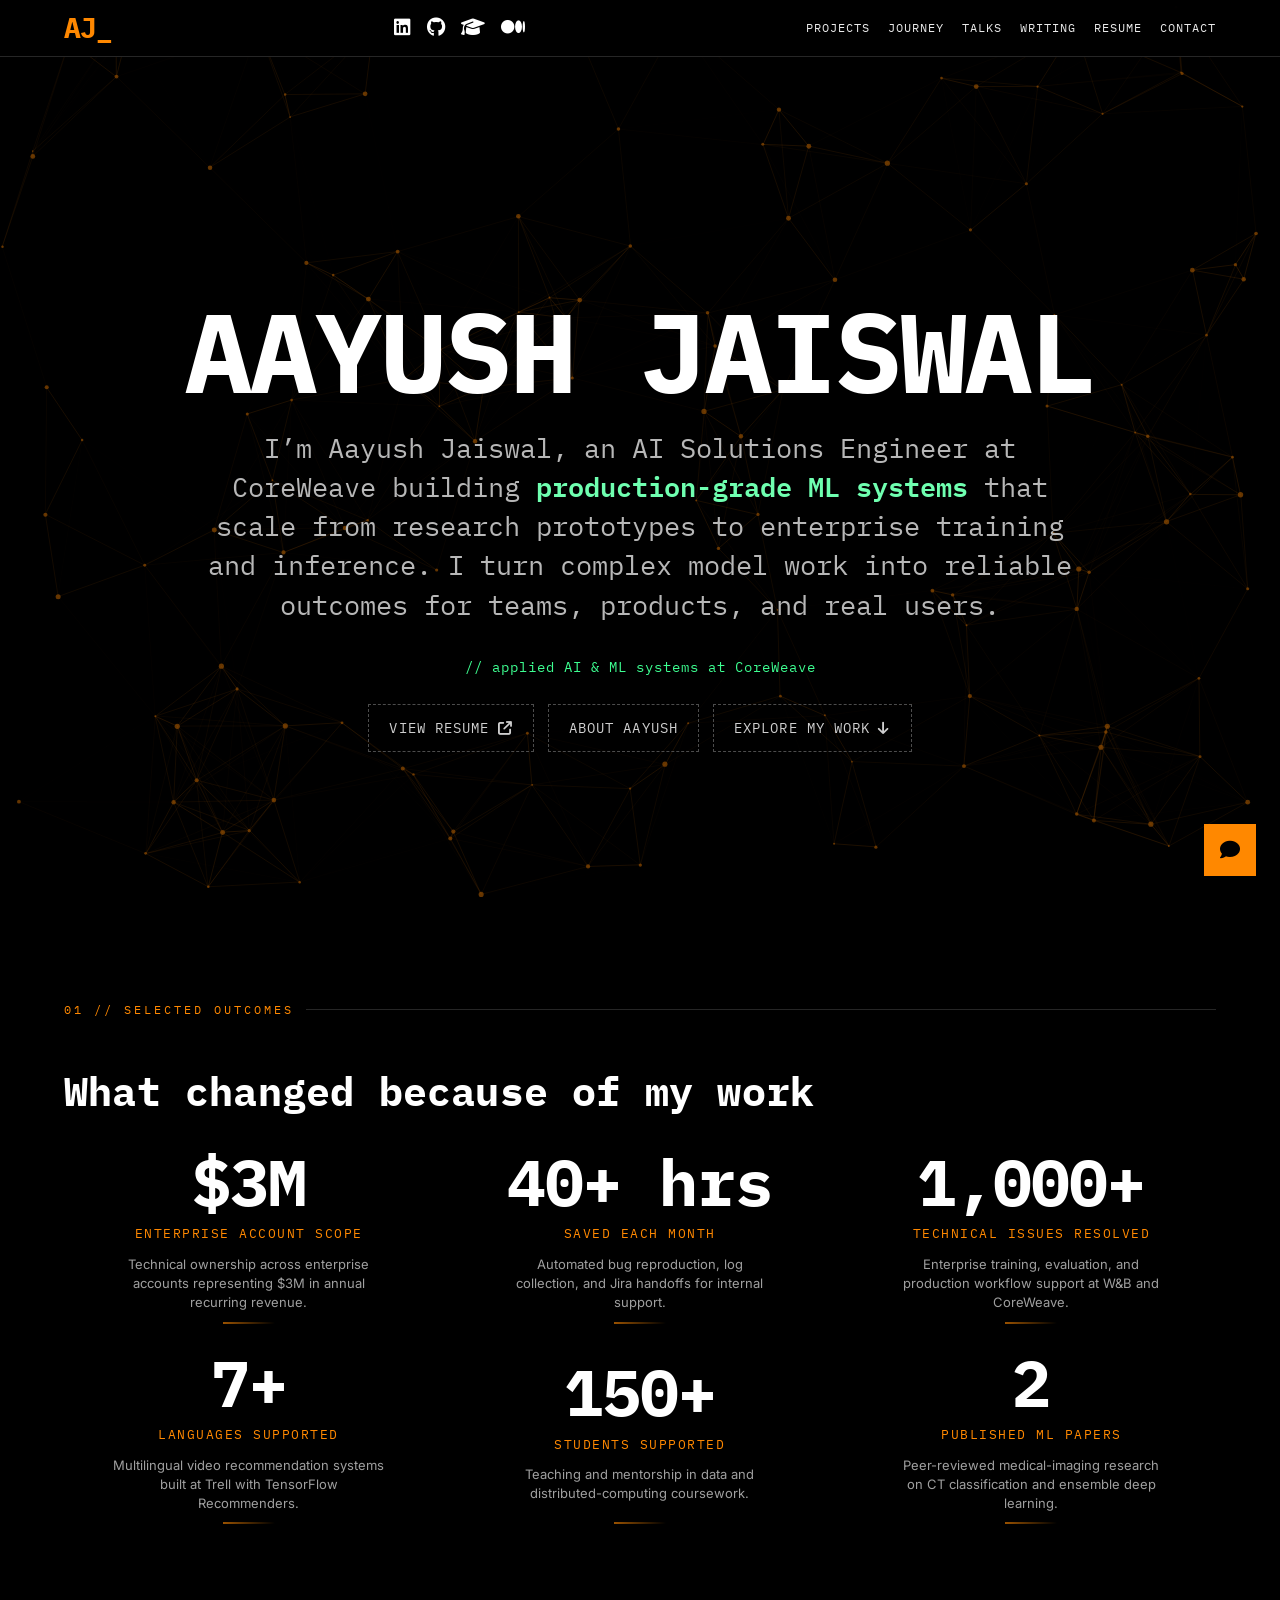
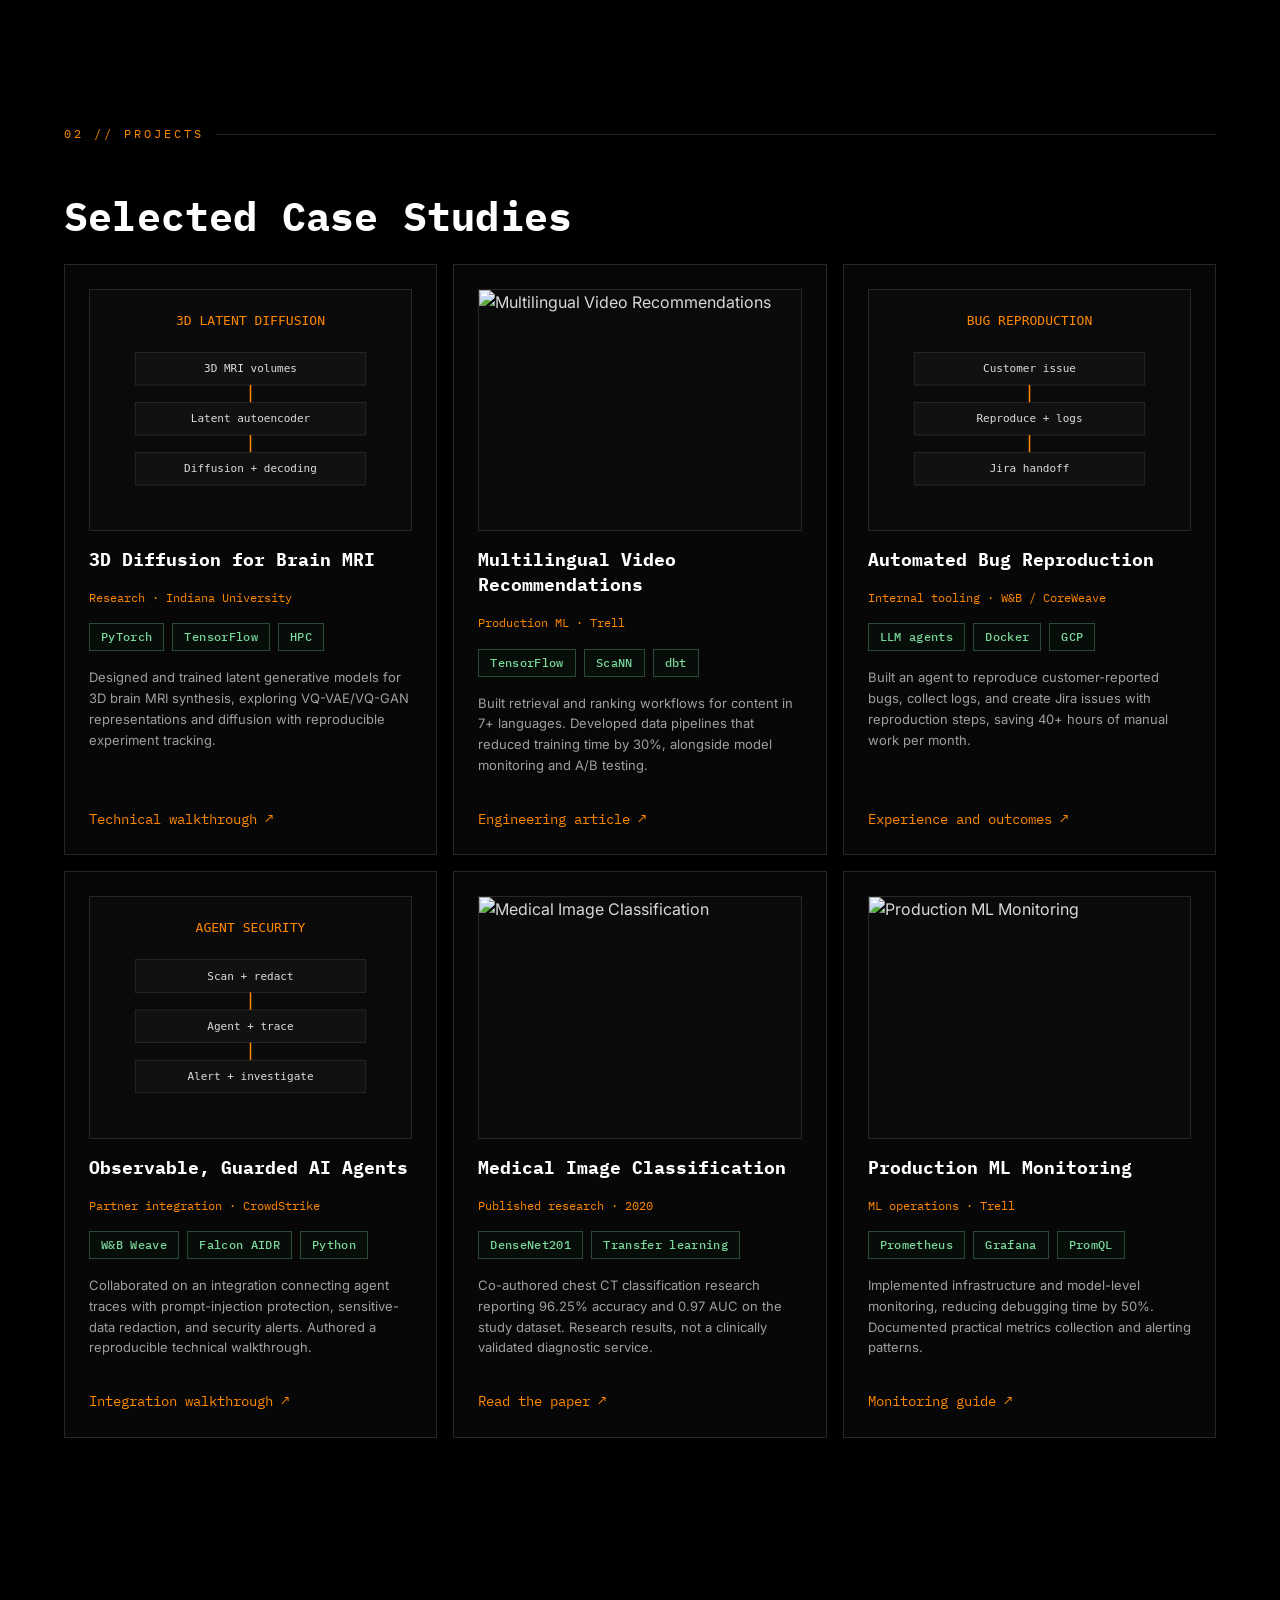
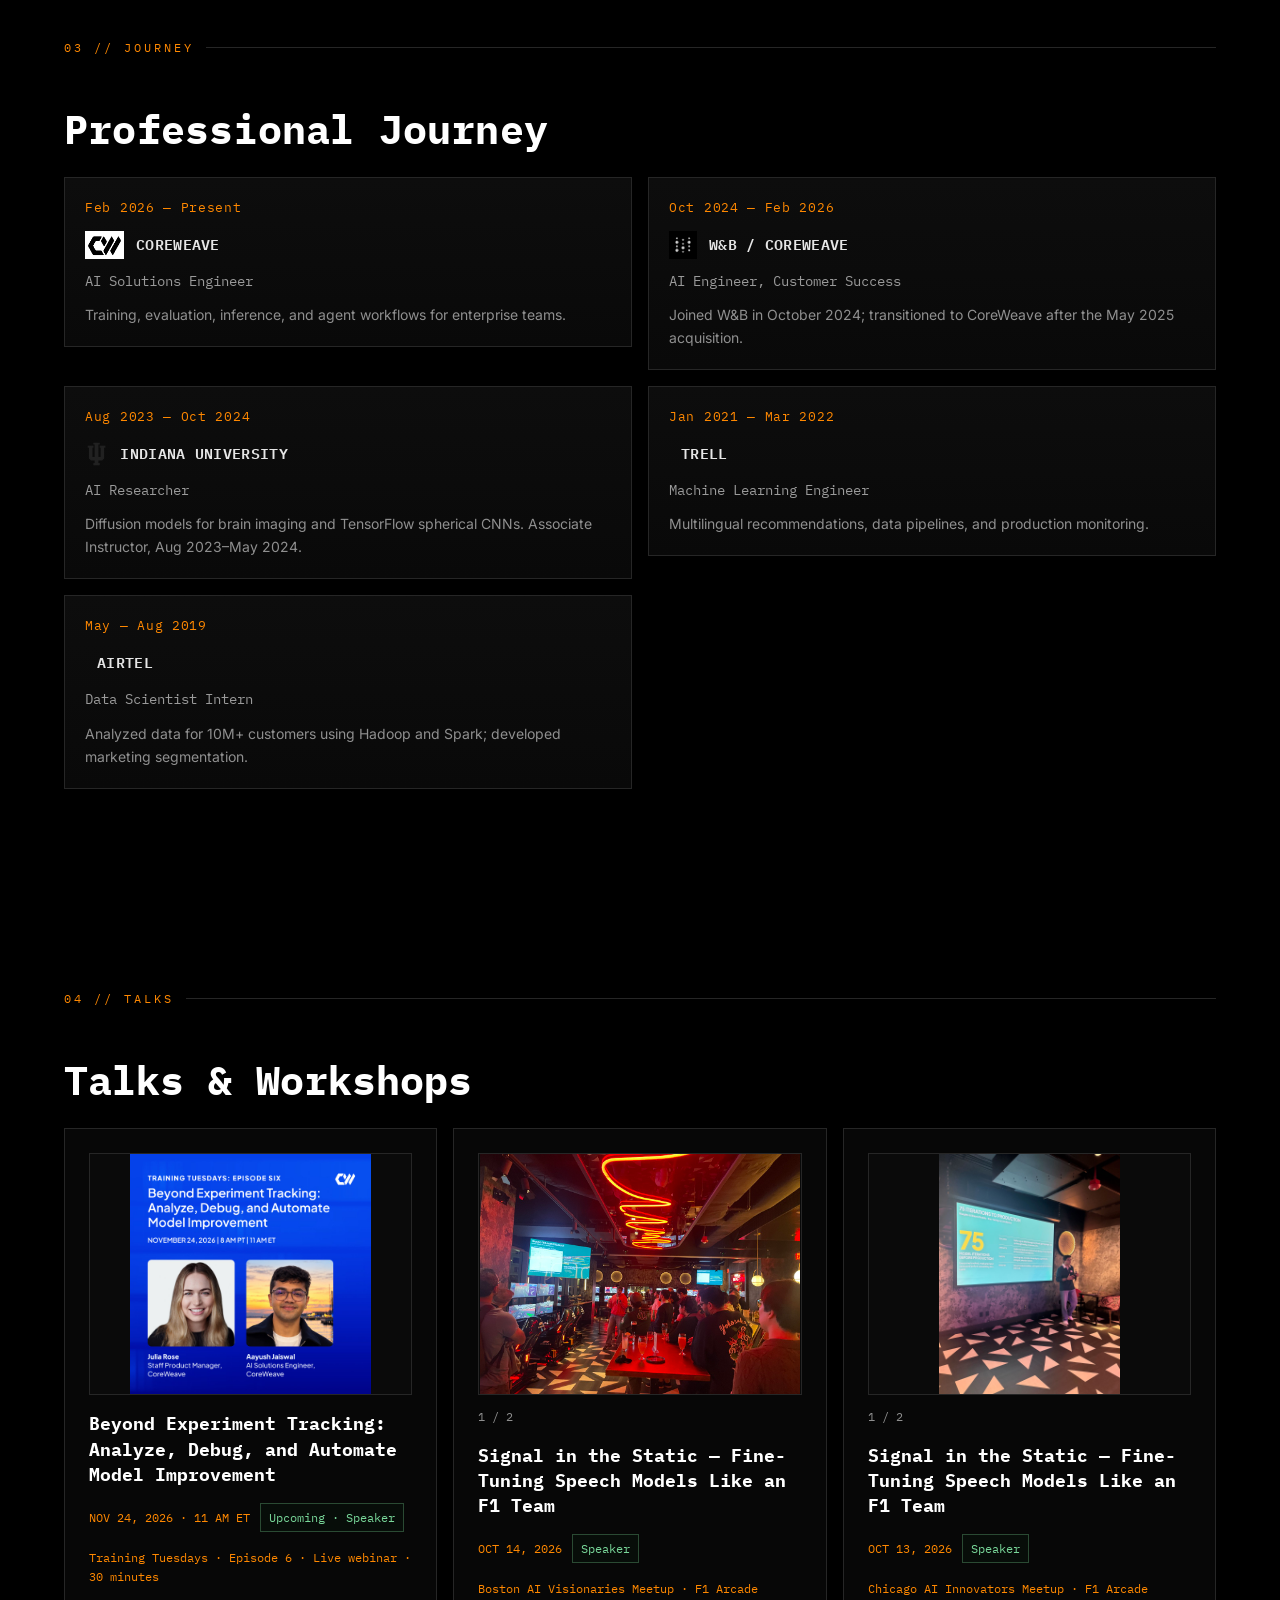
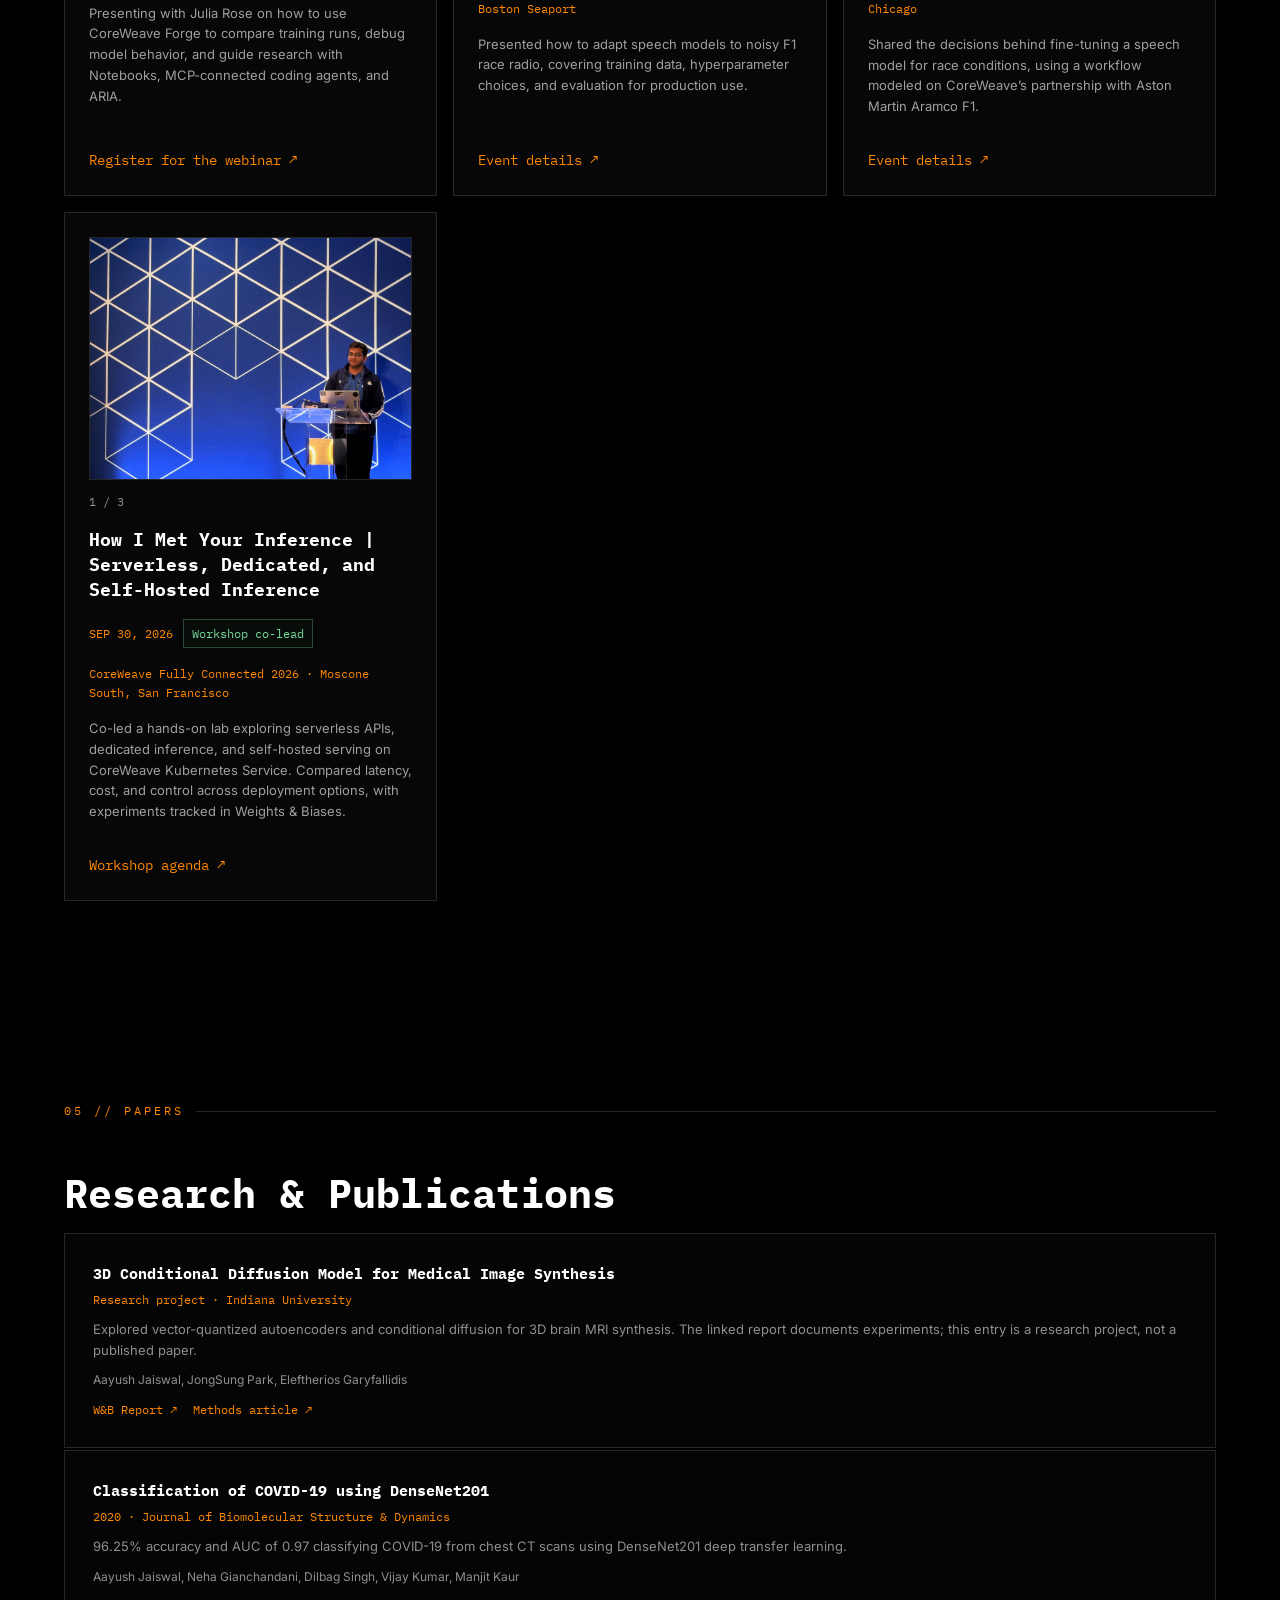
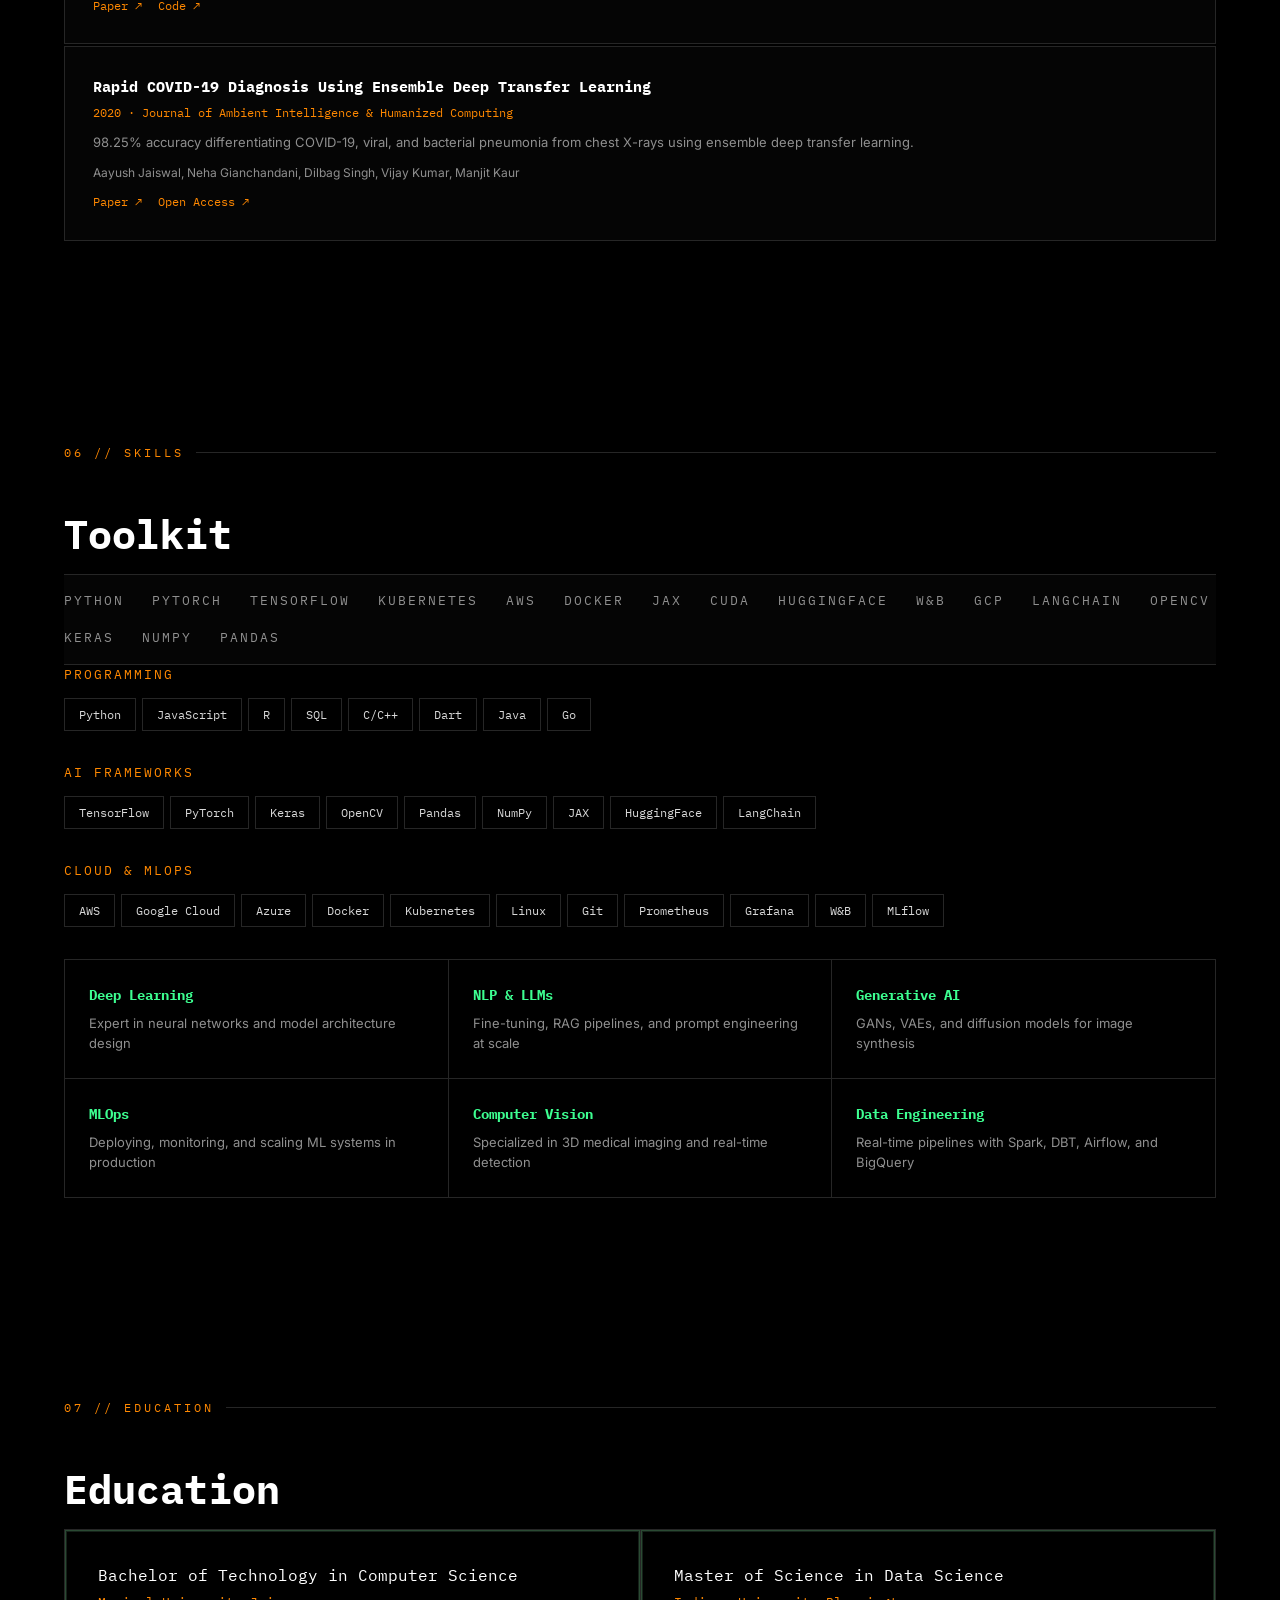
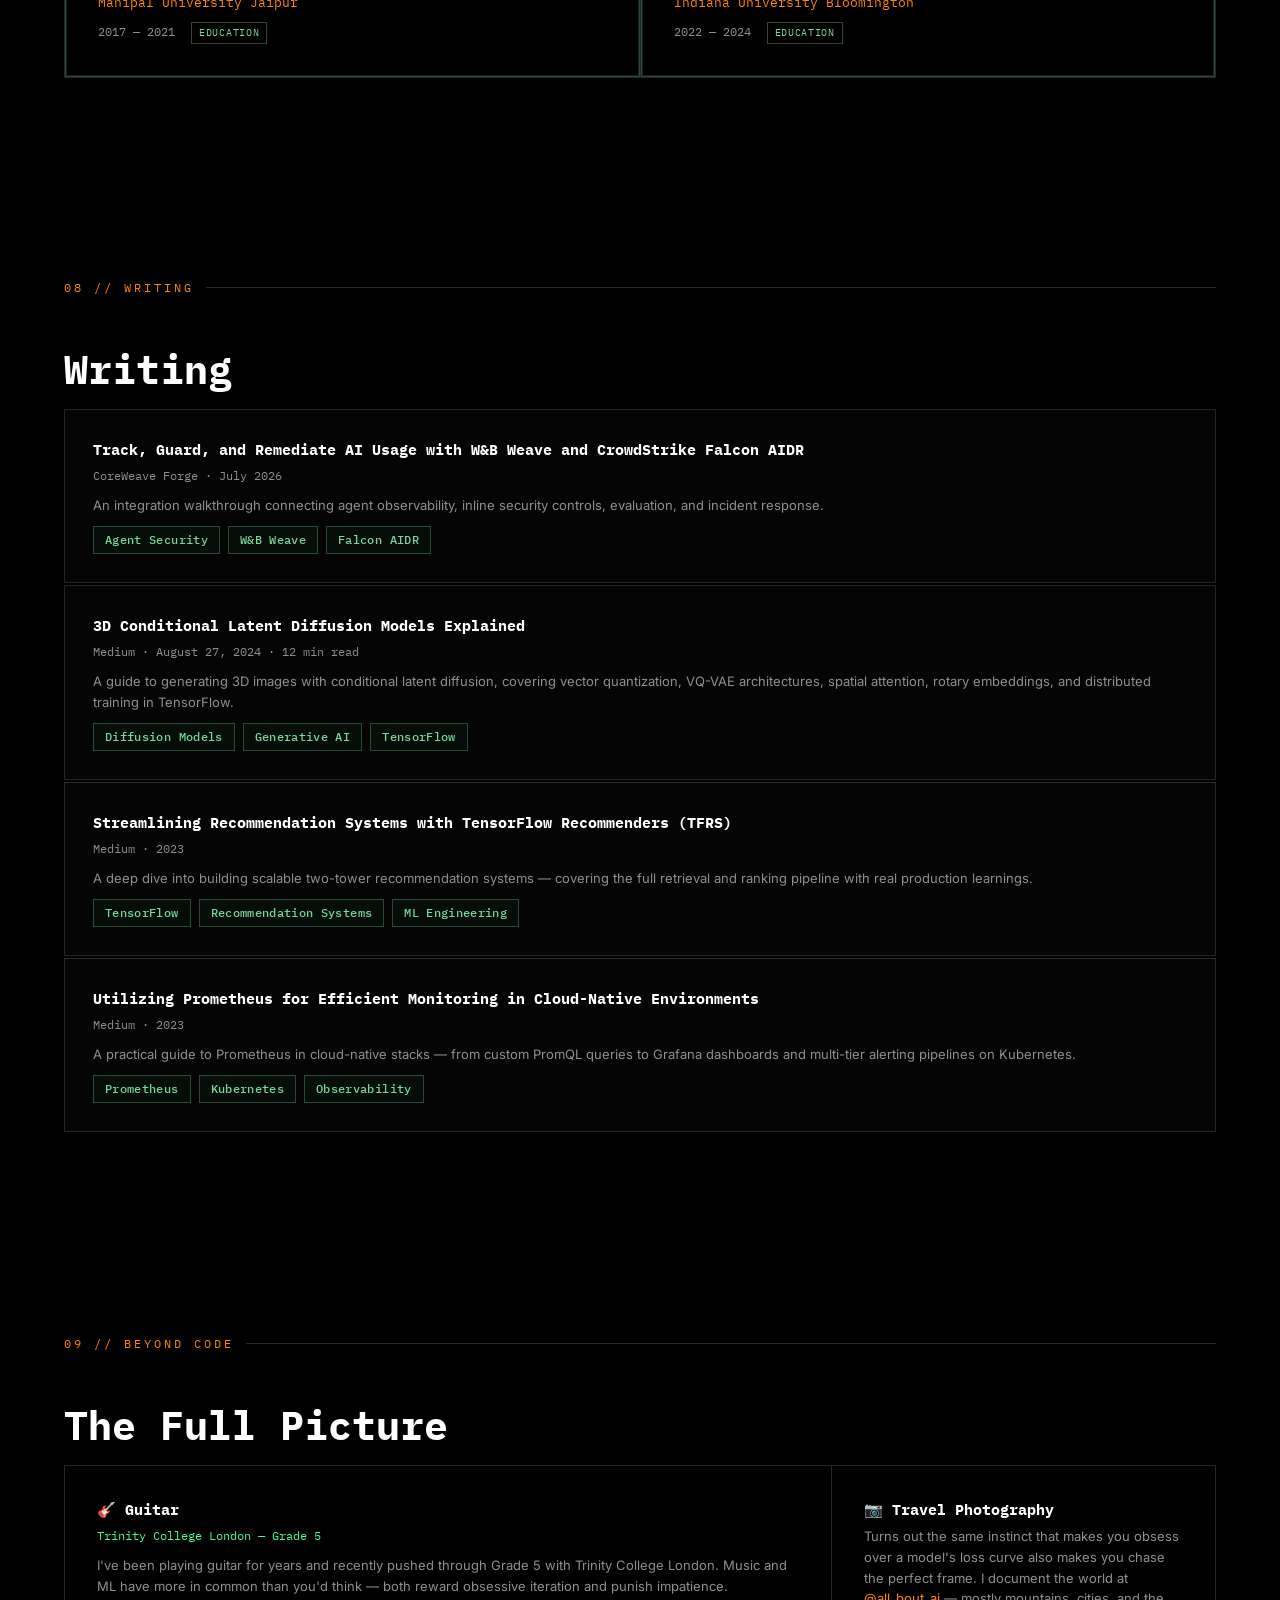
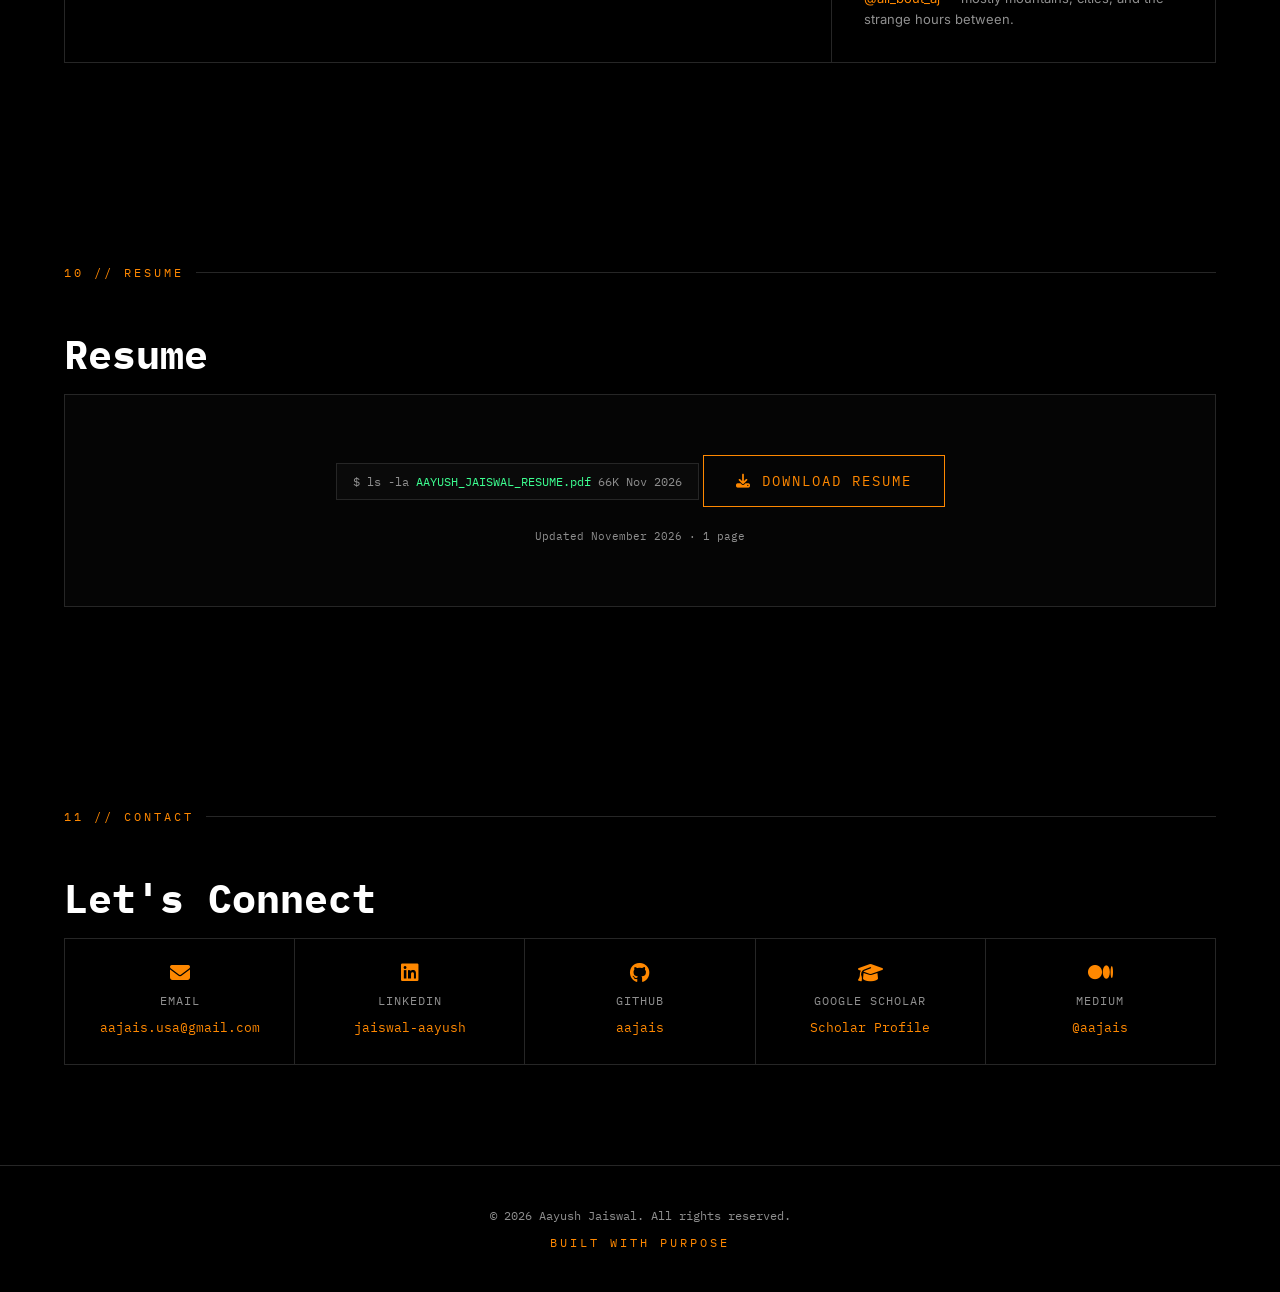
==== commit 42d58bf3: "Improve name-focused SEO and add Search Console verification" ====
--- a/index.html
+++ b/index.html
@@ -2,16 +2,25 @@
 <html lang="en">
 <head>
 <meta charset="UTF-8">
+<meta name="google-site-verification" content="aU6omE8R9katk1hiSy-rctfiQODcs773N7q-7CuCRBI">
 <meta name="viewport" content="width=device-width,initial-scale=1">
-<title>Aayush Jaiswal — AI Solutions Engineer</title>
-<meta name="description" content="Applied AI and ML engineer at CoreWeave. Production recommendations, diffusion research, inference, and observable AI agents.">
-<link rel="canonical" href="https://aajais.github.io">
-<meta property="og:title" content="Aayush Jaiswal — AI Solutions Engineer">
+<title>Aayush Jaiswal | Applied AI & ML Engineer at CoreWeave</title>
+<meta name="description" content="Aayush Jaiswal is an AI Solutions Engineer at CoreWeave specializing in machine learning, model inference, diffusion research, and production AI systems.">
+<link rel="canonical" href="https://aajais.github.io/">
+<meta property="og:title" content="Aayush Jaiswal | Applied AI & ML Engineer at CoreWeave">
 <meta property="og:description" content="Applied AI and ML engineering: model training, inference, recommendation systems, and observable agents at CoreWeave.">
 <meta property="og:image" content="https://aajais.github.io/og-image.png">
 <meta property="og:type" content="website">
+<meta property="og:url" content="https://aajais.github.io/">
+<meta property="og:site_name" content="Aayush Jaiswal">
+<meta property="og:locale" content="en_US">
+<meta property="og:image:alt" content="Aayush Jaiswal — Applied AI and machine learning engineer">
+<meta name="author" content="Aayush Jaiswal">
+<meta name="robots" content="index, follow, max-image-preview:large">
+<meta name="twitter:image" content="https://aajais.github.io/og-image.png">
+<meta name="twitter:image:alt" content="Aayush Jaiswal — Applied AI and machine learning engineer">
 <meta name="twitter:card" content="summary_large_image">
-<meta name="twitter:title" content="Aayush Jaiswal — AI Solutions Engineer">
+<meta name="twitter:title" content="Aayush Jaiswal | Applied AI & ML Engineer at CoreWeave">
 <meta name="twitter:description" content="Applied AI and ML engineering, from model research to production systems.">
 <link rel="icon" type="image/png" href="favicon.png">
 <link rel="apple-touch-icon" href="apple-touch-icon.png">
@@ -20,7 +29,74 @@
 <link href="https://fonts.googleapis.com/css2?family=IBM+Plex+Mono:wght@400;500;600;700&family=Inter:wght@300;400;500;600&display=swap" rel="stylesheet">
 <link rel="stylesheet" href="https://cdnjs.cloudflare.com/ajax/libs/font-awesome/6.5.1/css/all.min.css">
 <script type="application/ld+json">
-{"@context":"https://schema.org","@type":"Person","name":"Aayush Jaiswal","jobTitle":"AI Solutions Engineer","worksFor":{"@type":"Organization","name":"CoreWeave"},"url":"https://aajais.github.io","email":"aajais.usa@gmail.com","sameAs":["https://www.linkedin.com/in/jaiswal-aayush","https://github.com/aajais","https://scholar.google.com/citations?user=ZvTNhlcAAAAJ&hl=en","https://medium.com/@aajais"],"alumniOf":[{"@type":"CollegeOrUniversity","name":"Indiana University Bloomington"},{"@type":"CollegeOrUniversity","name":"Manipal University Jaipur"}]}
+{
+  "@context": "https://schema.org",
+  "@graph": [
+    {
+      "@type": "WebSite",
+      "@id": "https://aajais.github.io/#website",
+      "url": "https://aajais.github.io/",
+      "name": "Aayush Jaiswal",
+      "alternateName": "Aayush Jaiswal — Applied AI & ML",
+      "publisher": {
+        "@id": "https://aajais.github.io/#person"
+      },
+      "inLanguage": "en"
+    },
+    {
+      "@type": "ProfilePage",
+      "@id": "https://aajais.github.io/#webpage",
+      "url": "https://aajais.github.io/",
+      "name": "Aayush Jaiswal | Applied AI & ML Engineer at CoreWeave",
+      "isPartOf": {
+        "@id": "https://aajais.github.io/#website"
+      },
+      "mainEntity": {
+        "@id": "https://aajais.github.io/#person"
+      },
+      "inLanguage": "en"
+    },
+    {
+      "@type": "Person",
+      "name": "Aayush Jaiswal",
+      "jobTitle": "AI Solutions Engineer",
+      "worksFor": {
+        "@type": "Organization",
+        "name": "CoreWeave"
+      },
+      "url": "https://aajais.github.io/",
+      "email": "aajais.usa@gmail.com",
+      "sameAs": [
+        "https://www.linkedin.com/in/jaiswal-aayush",
+        "https://github.com/aajais",
+        "https://scholar.google.com/citations?user=ZvTNhlcAAAAJ&hl=en",
+        "https://medium.com/@aajais"
+      ],
+      "alumniOf": [
+        {
+          "@type": "CollegeOrUniversity",
+          "name": "Indiana University Bloomington"
+        },
+        {
+          "@type": "CollegeOrUniversity",
+          "name": "Manipal University Jaipur"
+        }
+      ],
+      "@id": "https://aajais.github.io/#person",
+      "image": "https://aajais.github.io/images/profile.jpeg",
+      "description": "AI Solutions Engineer at CoreWeave working on applied AI, machine learning, training, evaluation, inference, and observable agents.",
+      "knowsAbout": [
+        "Machine learning",
+        "Deep learning",
+        "Diffusion models",
+        "Recommendation systems",
+        "Model inference",
+        "MLOps",
+        "AI observability"
+      ]
+    }
+  ]
+}
 </script>
 <link rel="stylesheet" href="styles.css">
 </head>
@@ -53,12 +129,12 @@
 <canvas id="particle-canvas"></canvas>
 <div class="hero-content">
   <h1 class="hero-name">AAYUSH JAISWAL</h1>
-  <p class="hero-tagline">AI Solutions Engineer building <span class="highlight-prod">production-grade ML systems</span> that scale from research prototypes to enterprise training and inference. I turn complex model work into reliable outcomes for teams, products, and real users.</p>
+  <p class="hero-tagline">I’m Aayush Jaiswal, an AI Solutions Engineer at CoreWeave building <span class="highlight-prod">production-grade ML systems</span> that scale from research prototypes to enterprise training and inference. I turn complex model work into reliable outcomes for teams, products, and real users.</p>
   <div class="hero-eyebrow">// applied AI & ML systems at CoreWeave</div>
 
   <div class="hero-cta">
     <a class="hero-btn" href="AAYUSH_JAISWAL_RESUME.pdf">View Resume <i class="fas fa-arrow-up-right-from-square" aria-hidden="true"></i></a>
-    <a class="hero-btn" href="about.html">About Me</a>
+    <a class="hero-btn" href="about.html">About Aayush</a>
     <a class="hero-btn" href="#outcomes">Explore My Work <i class="fas fa-arrow-down"></i></a>
   </div>
 </div>
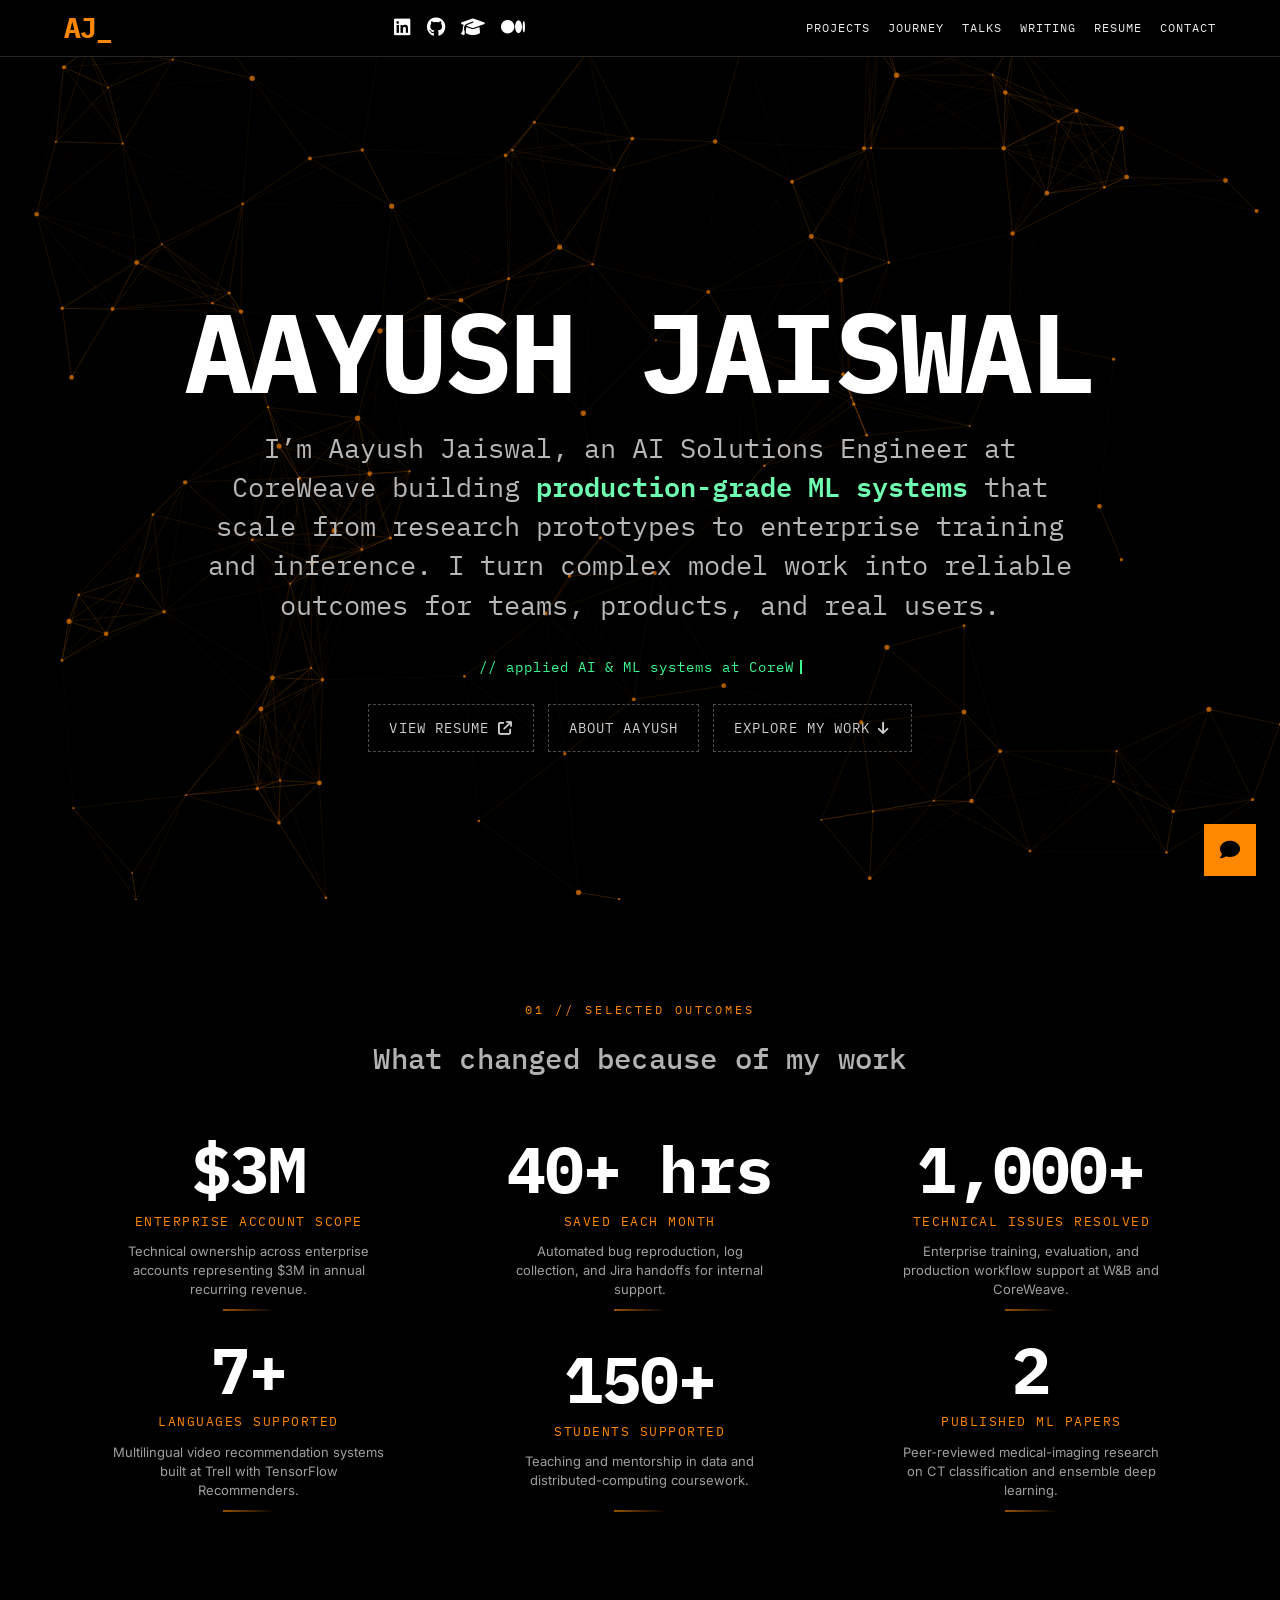
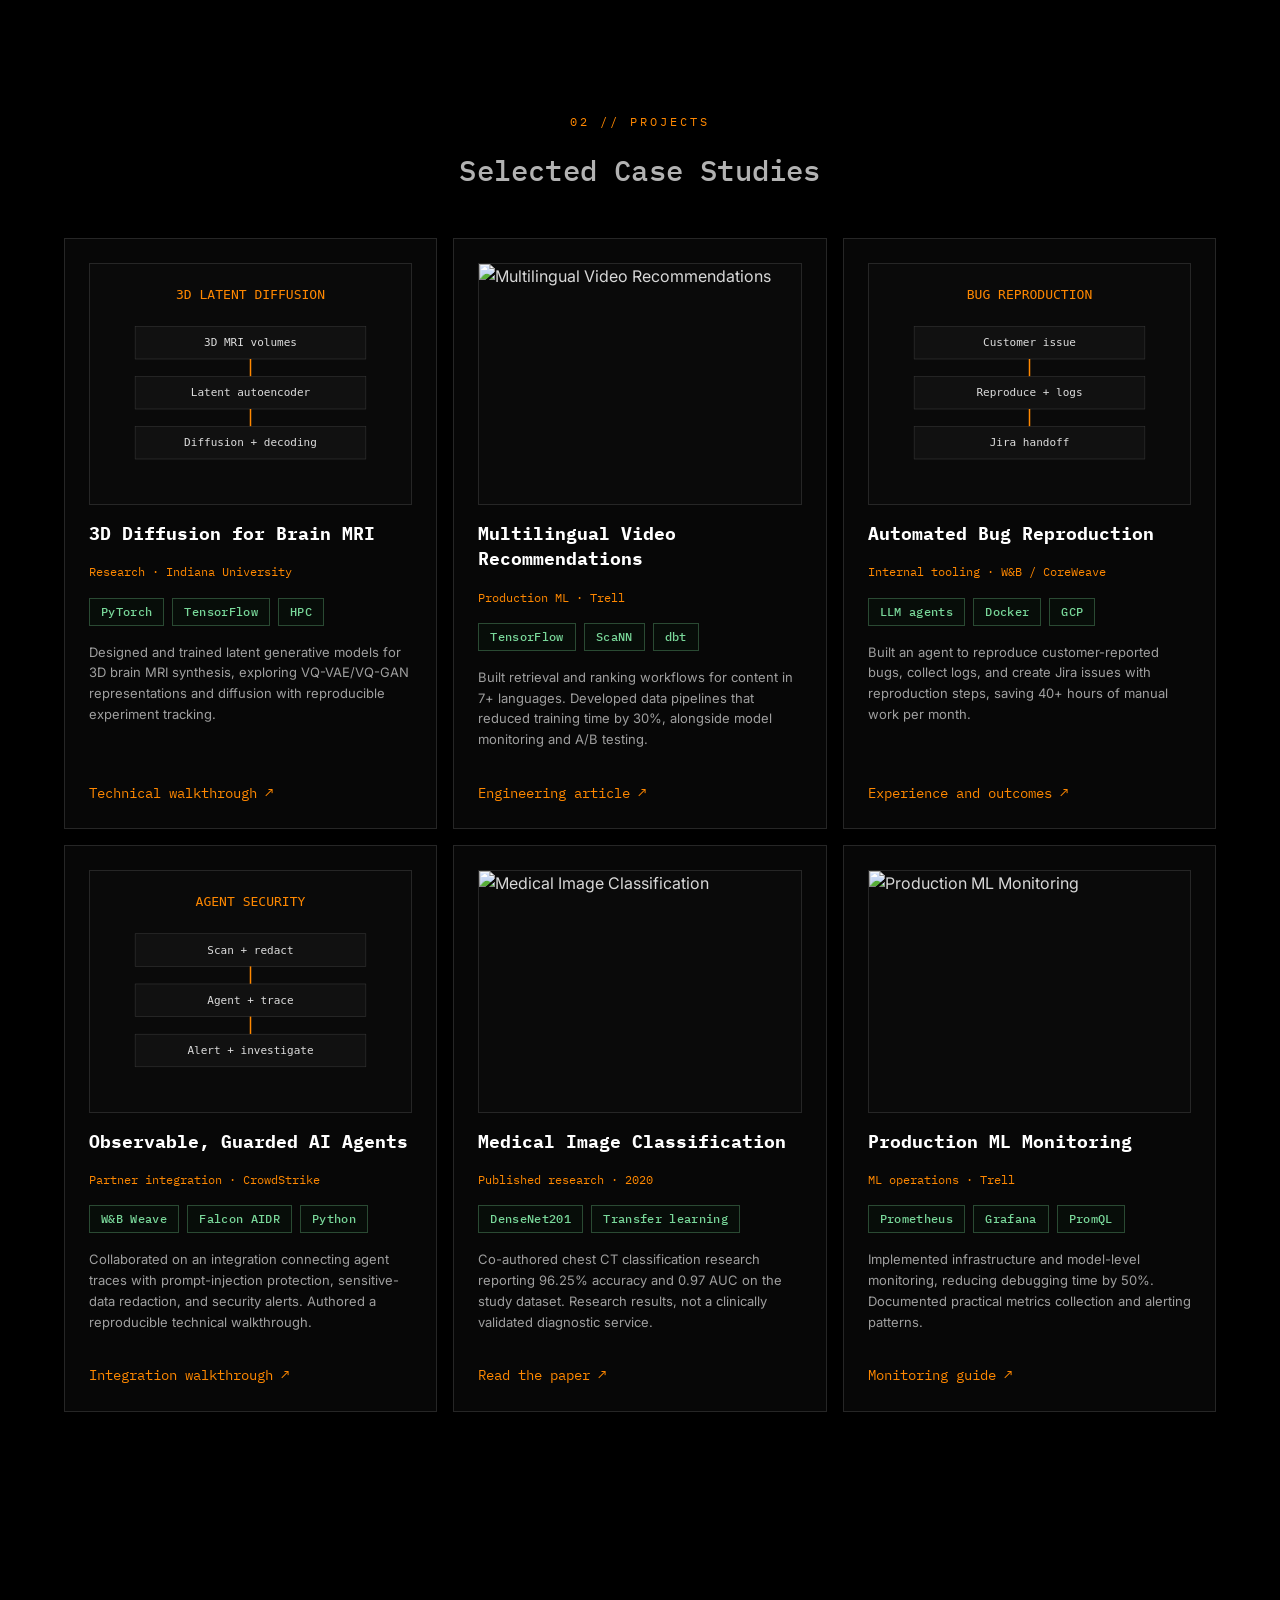
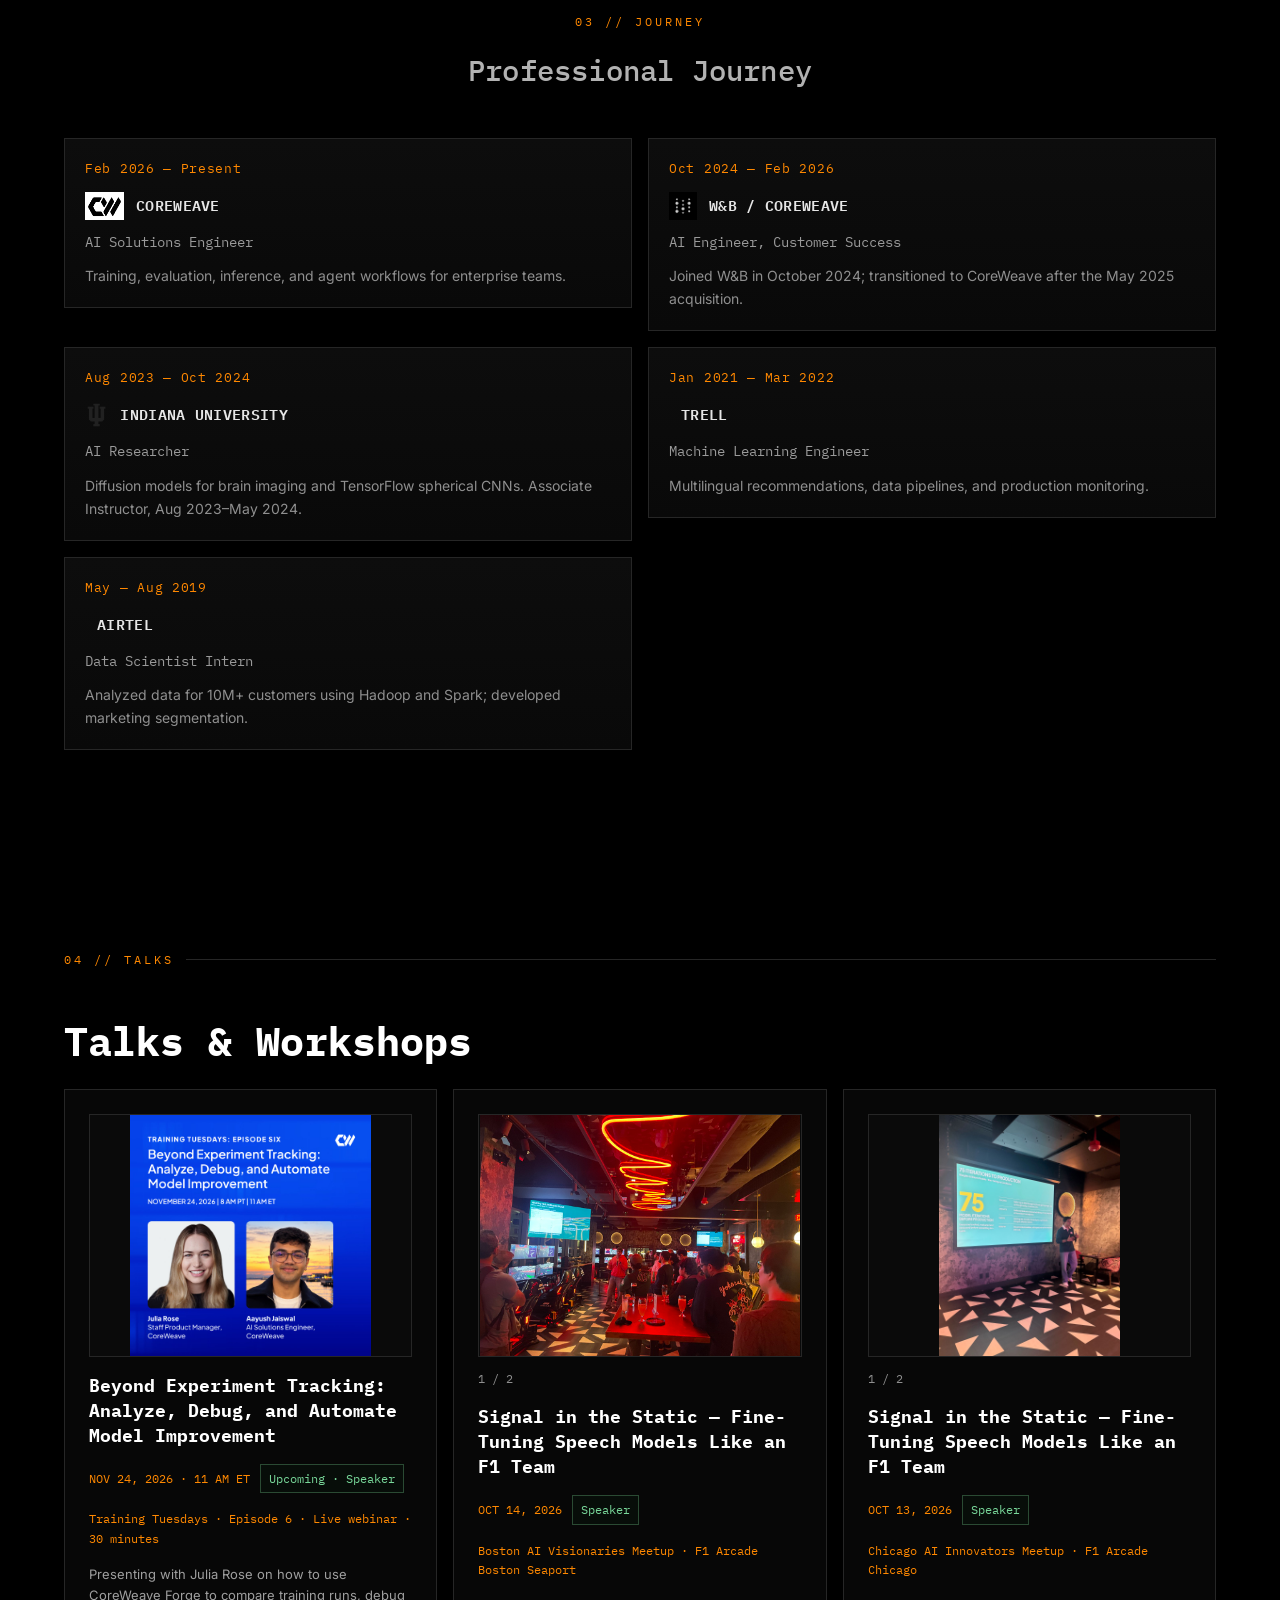
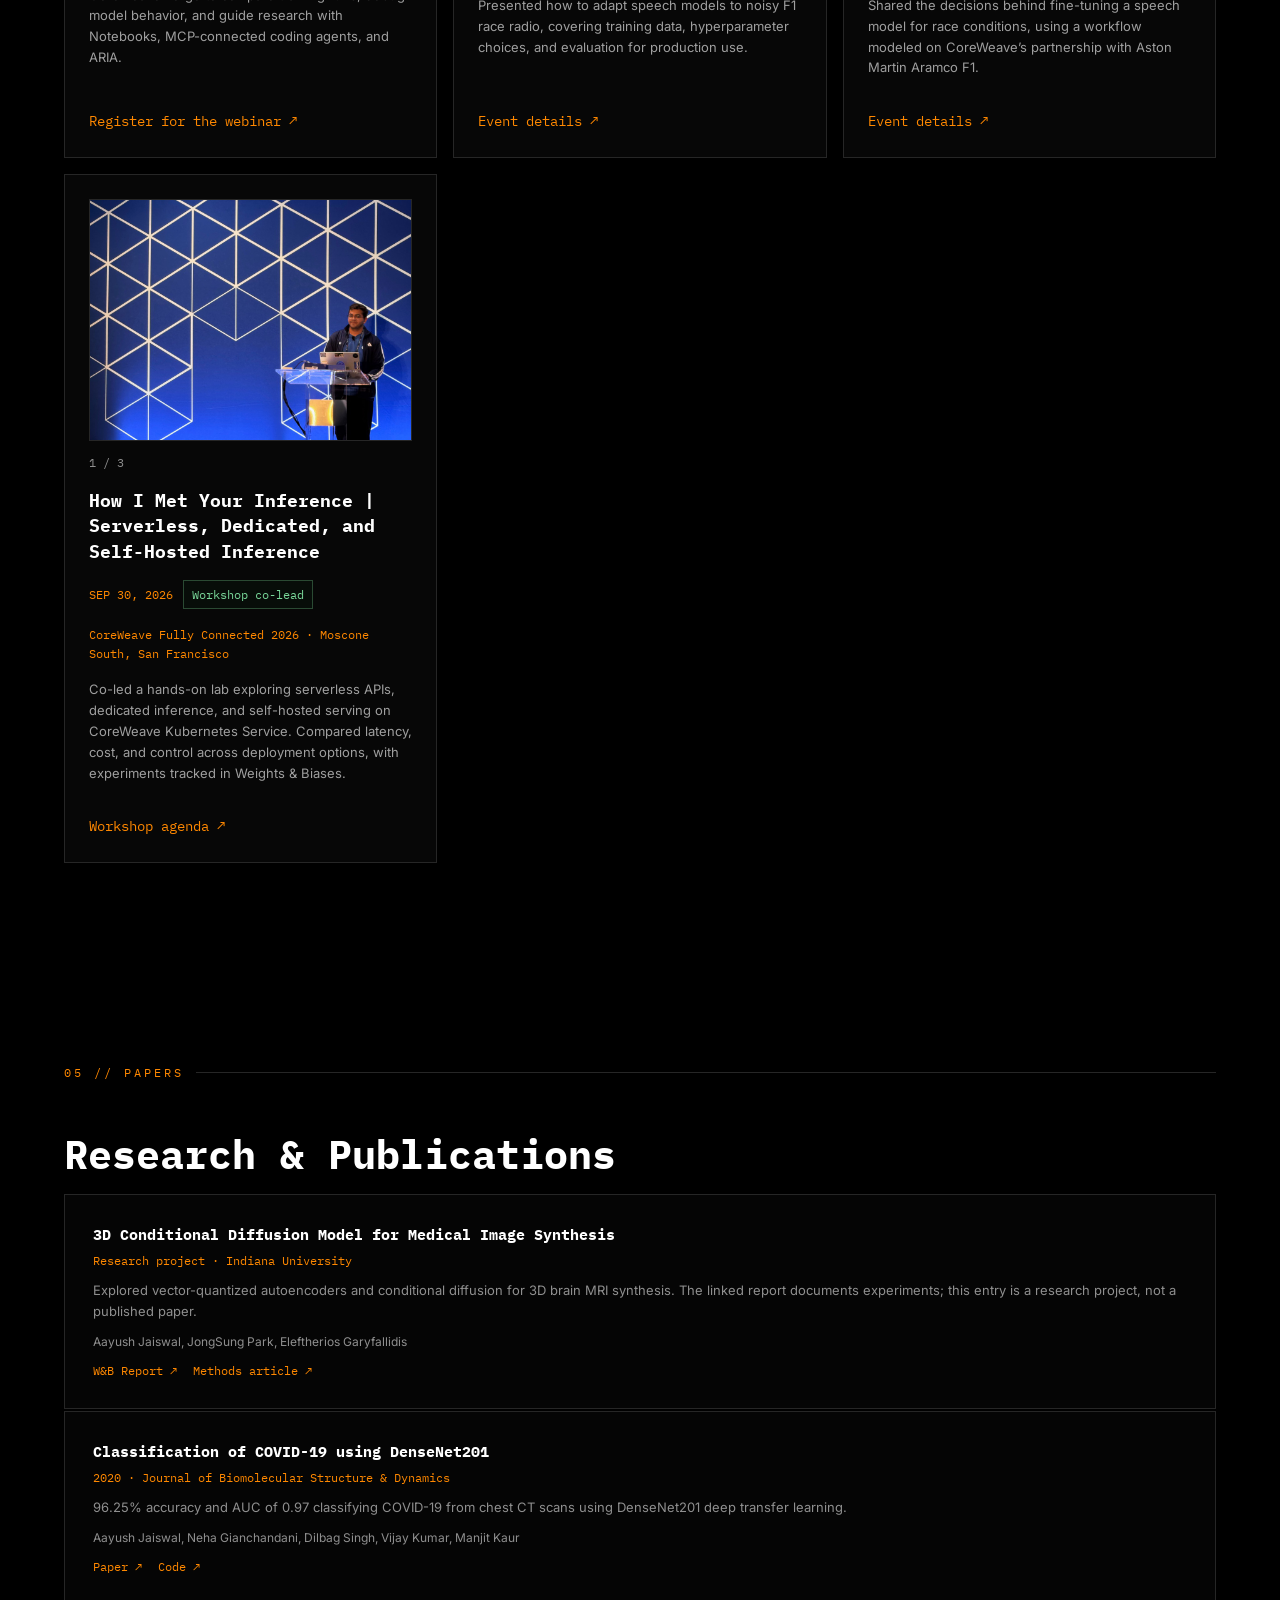
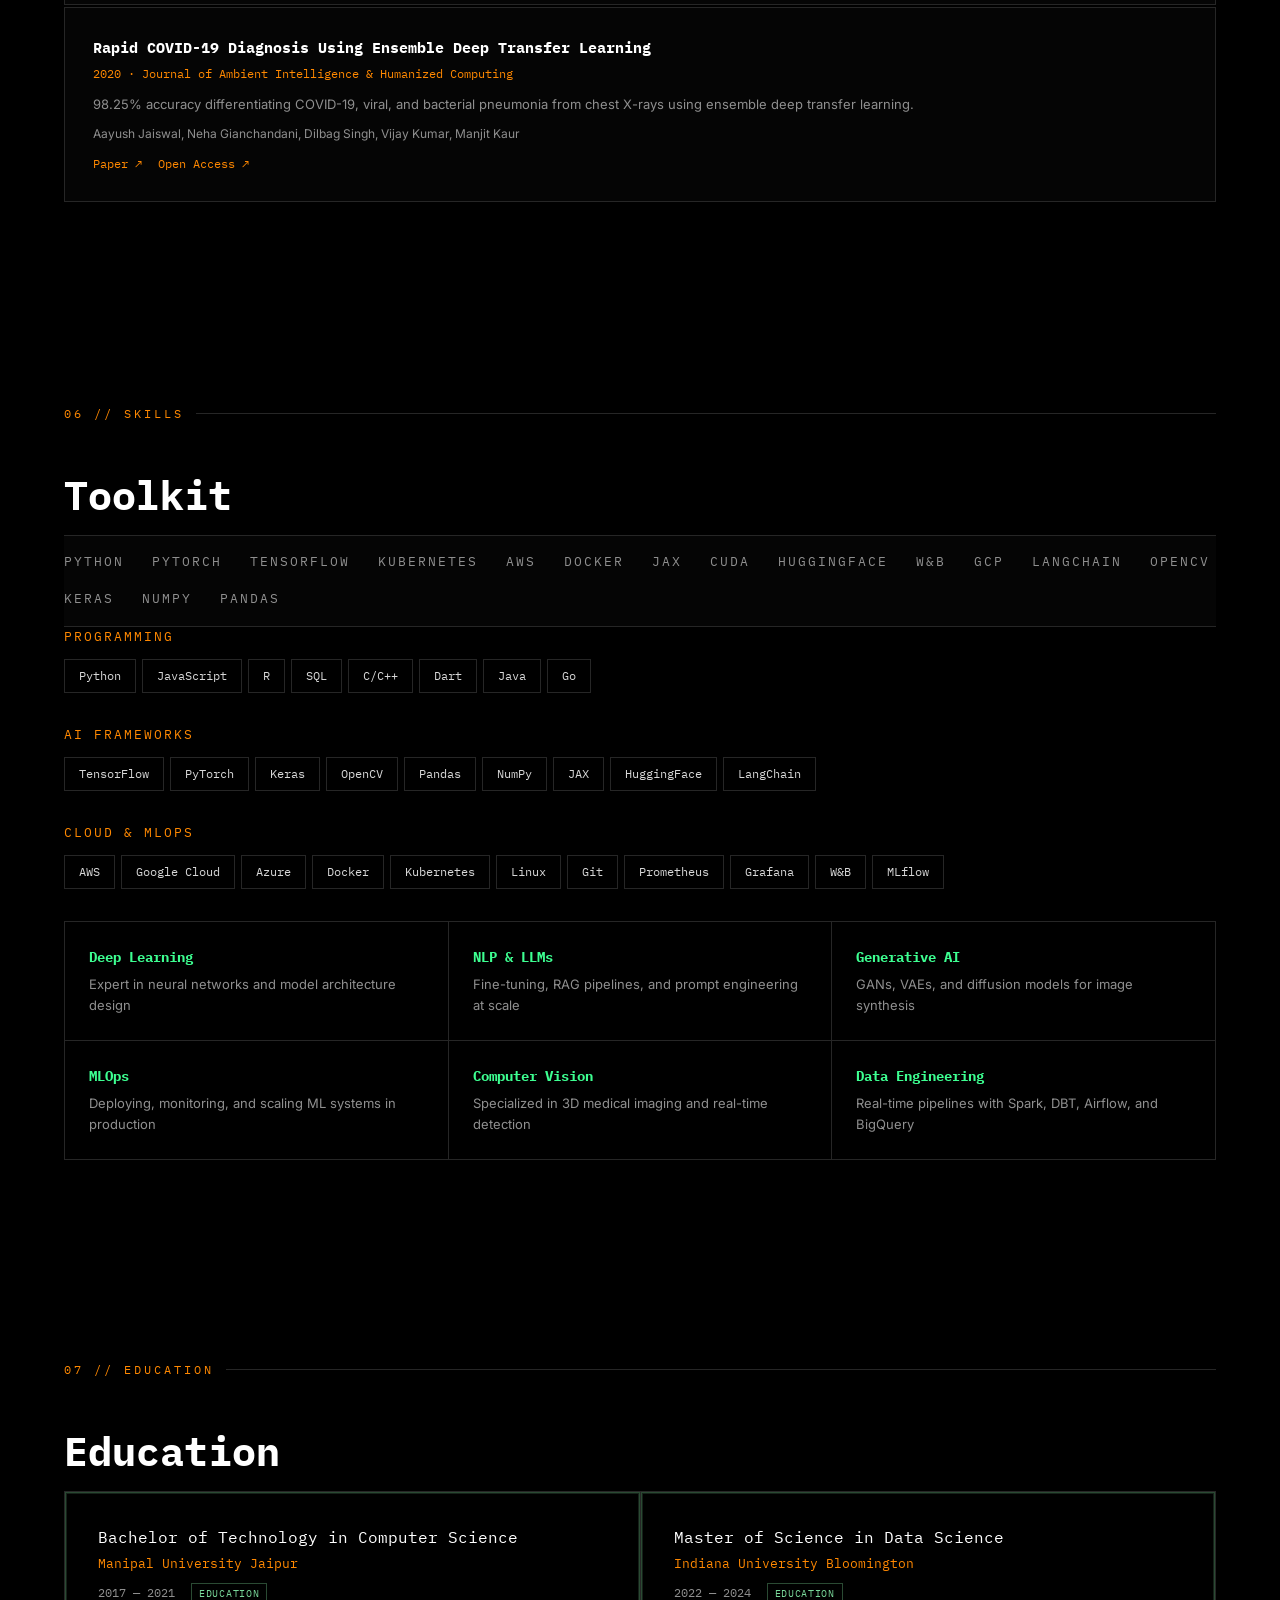
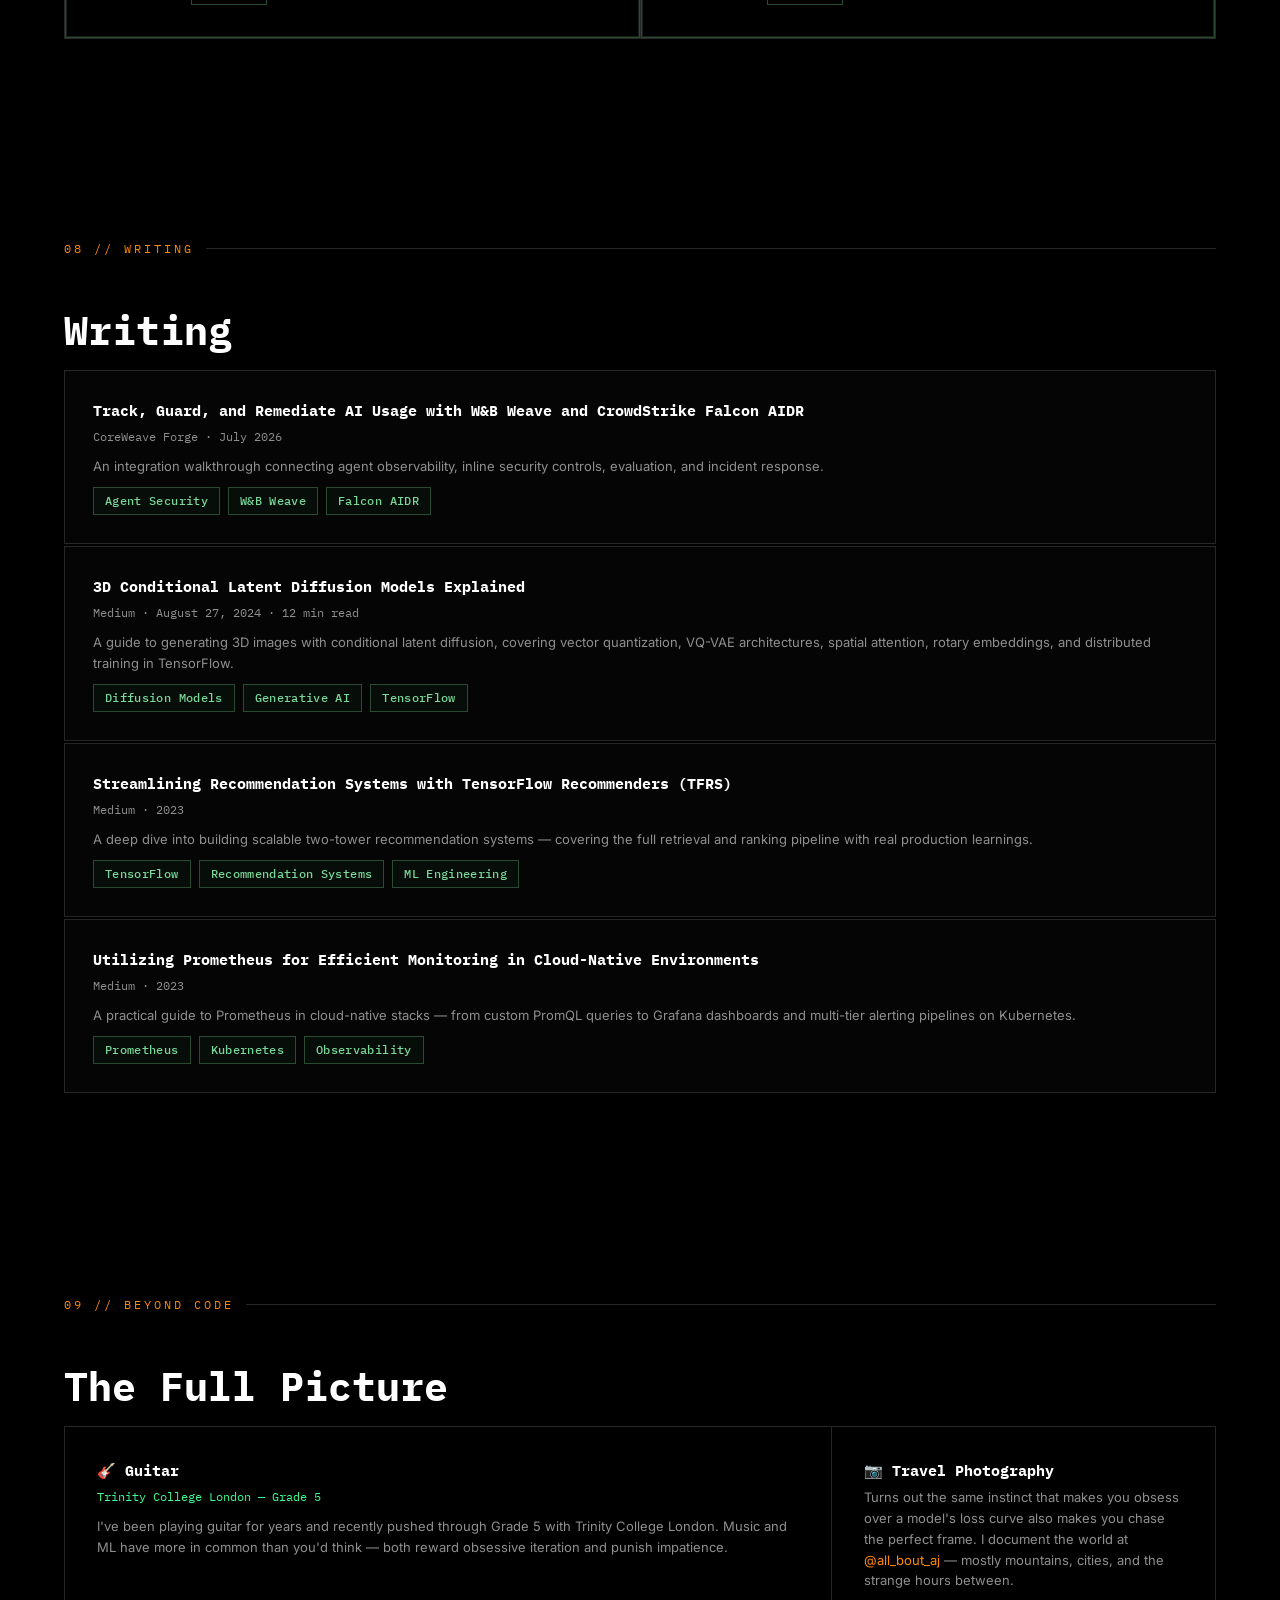
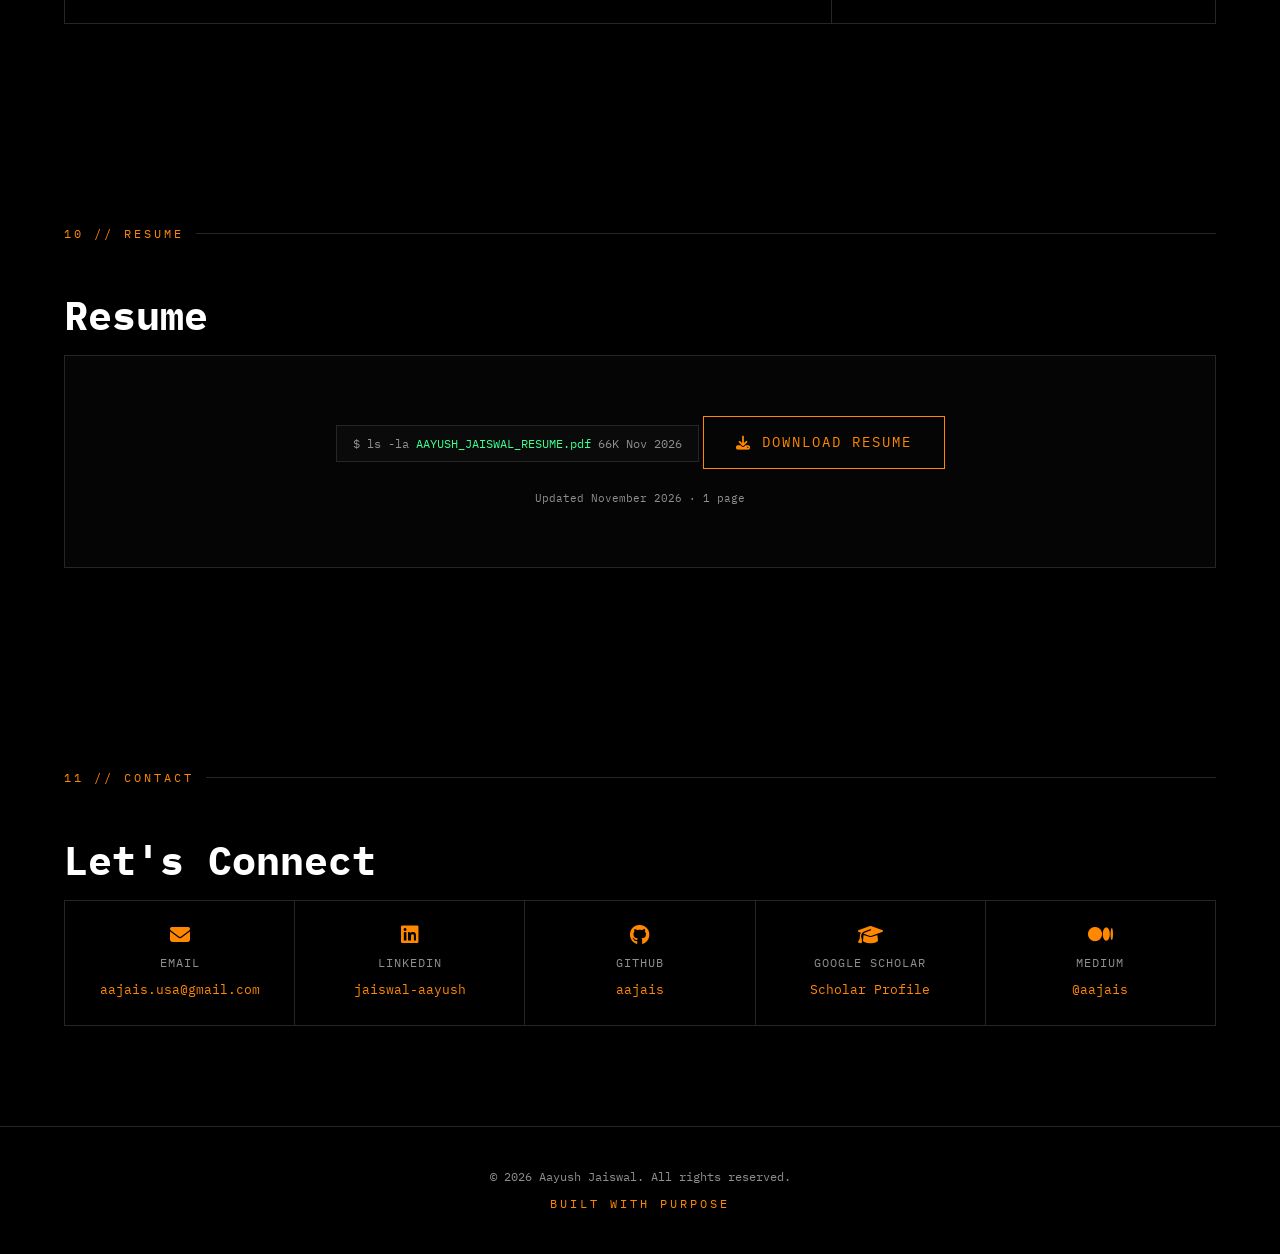
==== commit 2473ef4b: "Restore portfolio background and terminal design effects" ====
--- a/index.html
+++ b/index.html
@@ -101,6 +101,7 @@
 <link rel="stylesheet" href="styles.css">
 </head>
 <body>
+<canvas id="particle-canvas" aria-hidden="true"></canvas>
 
 <!-- Skip to content -->
 <a href="#main-content" class="skip-link">Skip to content</a>
@@ -126,7 +127,7 @@
 <!-- Hero -->
 <main id="main-content">
 <section id="hero">
-<canvas id="particle-canvas"></canvas>
+
 <div class="hero-content">
   <h1 class="hero-name">AAYUSH JAISWAL</h1>
   <p class="hero-tagline">I’m Aayush Jaiswal, an AI Solutions Engineer at CoreWeave building <span class="highlight-prod">production-grade ML systems</span> that scale from research prototypes to enterprise training and inference. I turn complex model work into reliable outcomes for teams, products, and real users.</p>
@@ -454,6 +455,7 @@
   </div>
 </div>
 
+<script src="background.js" defer></script>
 <script src="site.js" defer></script>
 </body>
 </html>
--- a/styles.css
+++ b/styles.css
@@ -369,21 +369,20 @@
 
 /* Shared layout and accessible interactions */
 html{scroll-padding-top:76px}
-#hero{isolation:isolate;overflow:hidden}
-#particle-canvas{position:absolute;inset:0;width:100%;height:100%;z-index:-1;opacity:.55}
+body{isolation:isolate}
+main,footer{position:relative;z-index:1}
+#particle-canvas{position:fixed;inset:0;width:100%;height:100%;z-index:0;opacity:.9}
 .hero-eyebrow{white-space:normal;min-height:0}
 .projects-track,.talks-list{display:grid;grid-template-columns:repeat(3,minmax(0,1fr));gap:16px;overflow:visible;padding:0;margin-top:16px}
 .project-card{min-height:0;flex:auto}
 .project-tags{flex-wrap:wrap;overflow:visible;white-space:normal;min-height:0}
 .project-tags .tag{white-space:normal;height:auto;min-height:28px}
 .journey-track{display:grid;grid-template-columns:repeat(2,minmax(0,1fr));gap:16px;min-width:0;width:100%;padding:0}
-.journey-item,.journey-item:hover{transform:none;min-height:0;--offsetY:0px}
+.journey-item{transform:none;min-height:0;--offsetY:0px}
+.journey-item:hover{transform:translateY(-4px)}
 .journey-detail{font-size:14px;color:var(--text-dim);line-height:1.65}
 .outcome-card{cursor:default}
 .outcome-copy{opacity:1;max-height:none;transform:none;margin-top:10px}
-#outcomes .section-label,#journey .section-label,#projects .section-label{text-align:left;justify-content:flex-start;margin-bottom:40px}
-#outcomes .section-label::after,#journey .section-label::after,#projects .section-label::after{display:block}
-#outcomes .section-title,#journey .section-title,#projects .section-title{text-align:left;font-size:clamp(24px,4vw,40px);font-weight:700;color:var(--white);margin-bottom:16px}
 .marquee-track{animation:none;flex-wrap:wrap;width:auto;gap:16px 28px}
 .marquee-track span:nth-child(n+17){display:none}
 .nav-links{gap:18px}.nav-links a{font-size:12px;letter-spacing:1px}
@@ -397,3 +396,13 @@
 @media(max-width:1000px){.projects-track,.talks-list{grid-template-columns:repeat(2,minmax(0,1fr))}}
 @media(max-width:600px){.projects-track,.talks-list,.journey-track{grid-template-columns:1fr}.section{padding:64px 20px}.media-card{padding:20px}.hero-content{transform:none}.resume-file{max-width:100%;overflow-wrap:anywhere}}
 @media(prefers-reduced-motion:reduce){html{scroll-behavior:auto}*,*::before,*::after{animation:none!important;transition:none!important}.talk-gallery.is-ready>a{display:none}.talk-gallery.is-ready>a.is-active{display:block}}
+
+/* Terminal detail, with stable layout and a complete accessible text alternative. */
+.hero-eyebrow{position:relative}
+.typing-overlay{display:none}
+.hero-eyebrow.is-typing>span:first-child{opacity:0}
+.hero-eyebrow.is-typing .typing-overlay{display:block;position:absolute;inset:0}
+.typing-overlay::after{content:'';display:inline-block;width:2px;height:1em;margin-left:6px;vertical-align:-2px;background:var(--green);animation:caret .9s step-end infinite}
+.media-card{transition:border-color .25s ease,box-shadow .25s ease,transform .25s ease}
+@media(hover:hover) and (prefers-reduced-motion:no-preference){.media-card:hover{border-color:#7a4b1d;box-shadow:0 8px 26px rgba(0,0,0,.3);transform:translateY(-4px)}}
+@media(prefers-reduced-motion:reduce){.journey-item:hover{transform:none}}
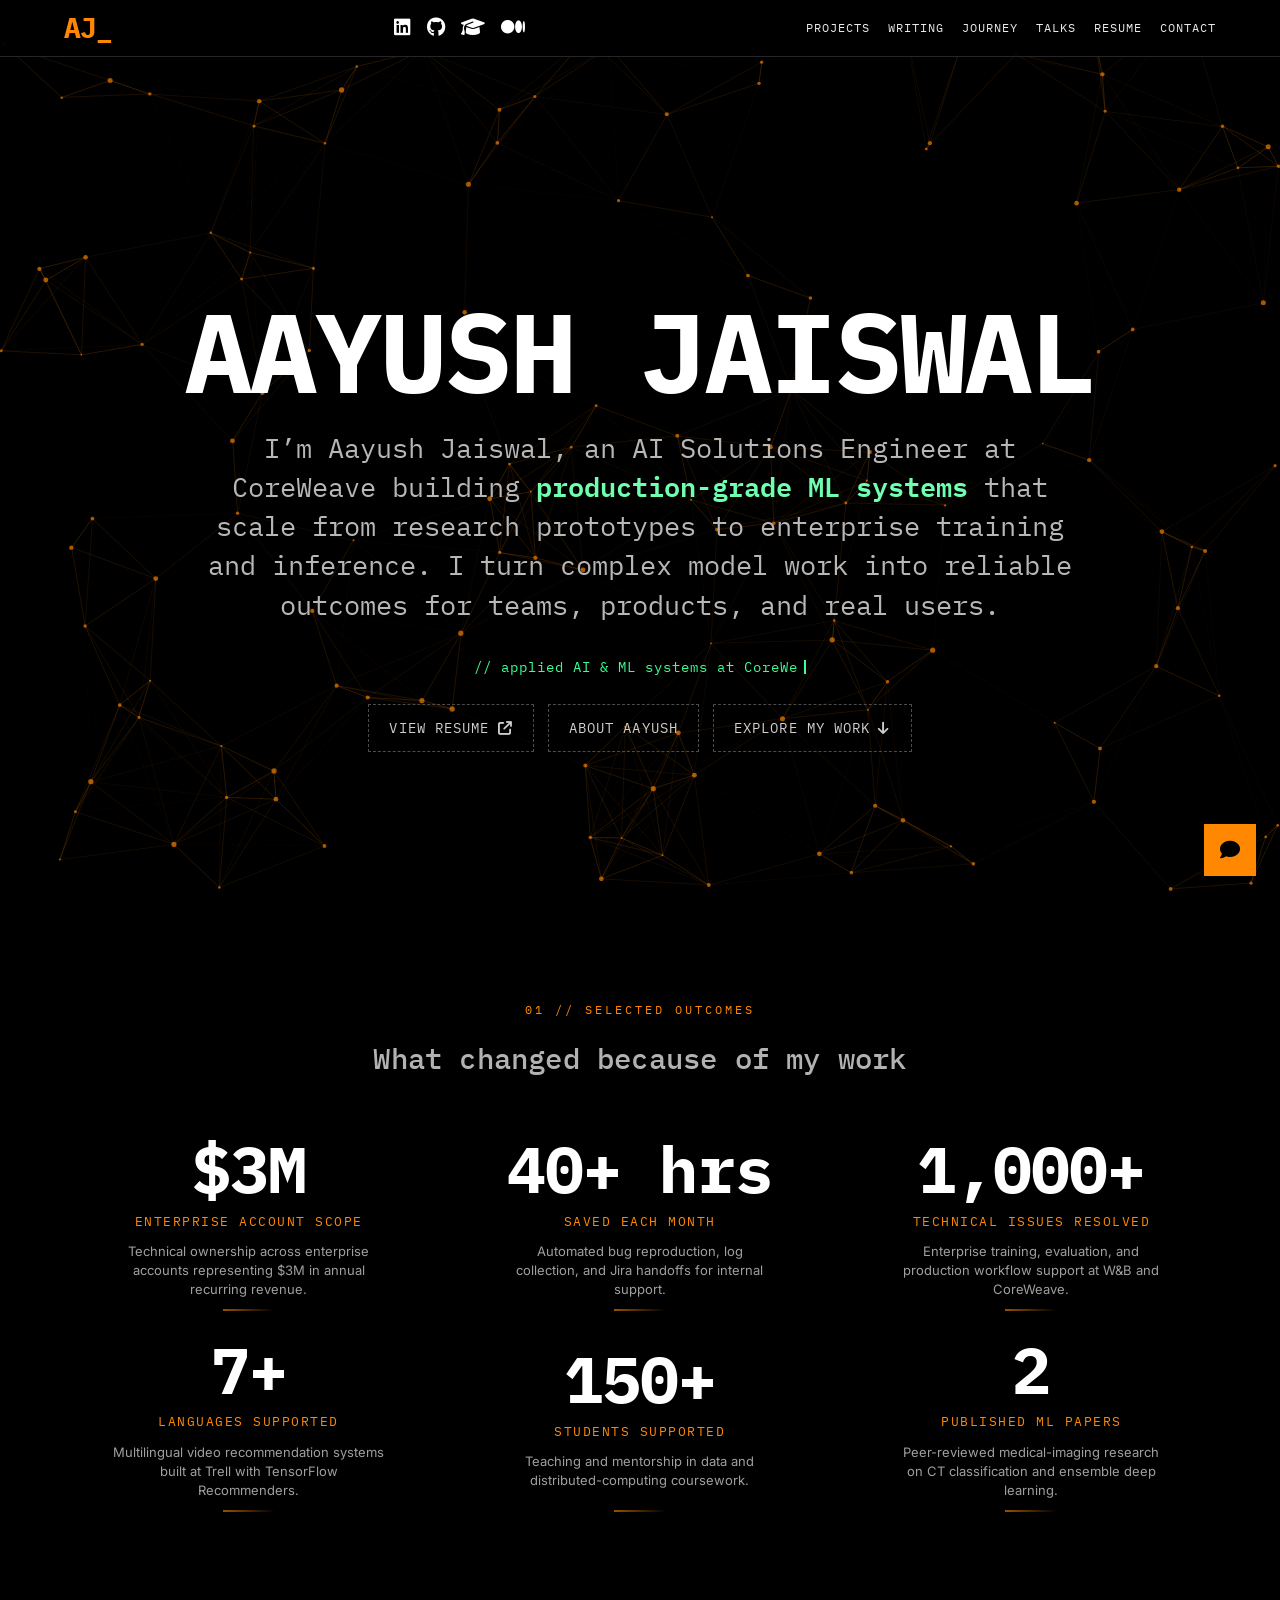
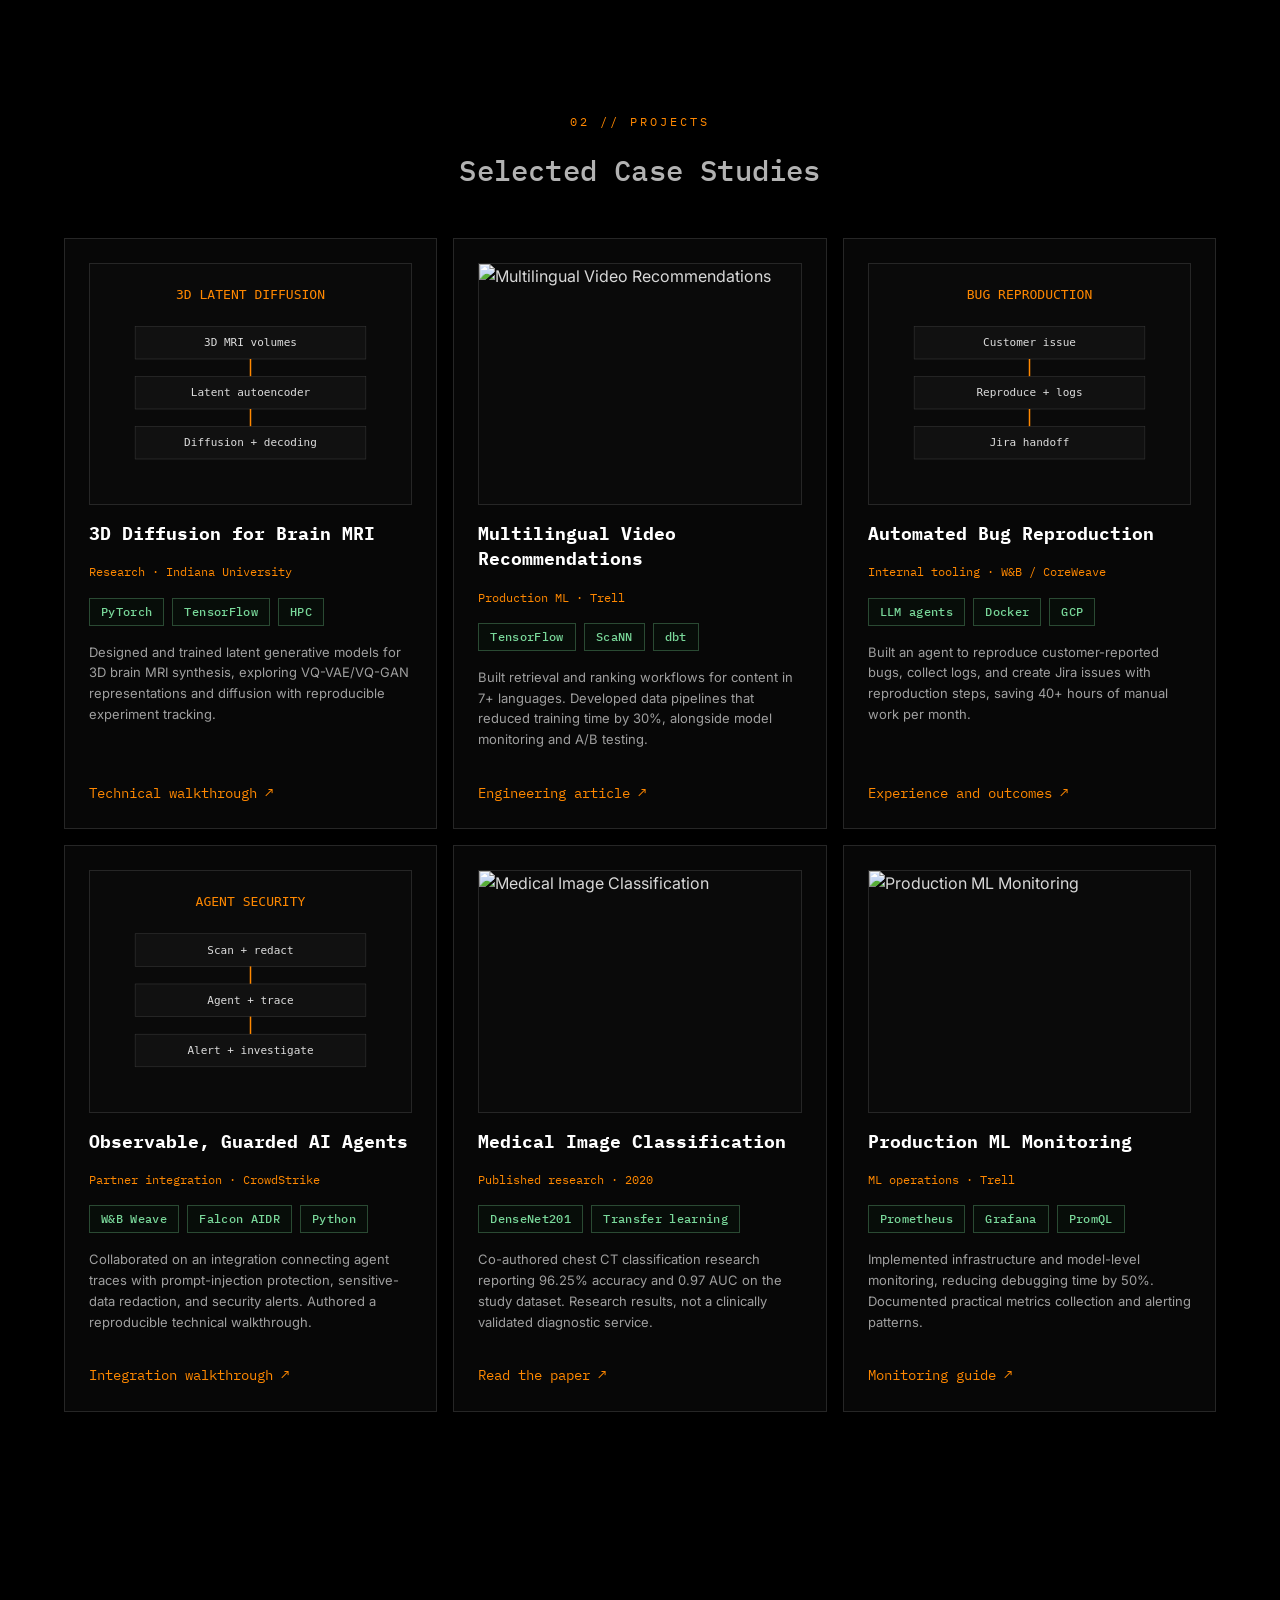
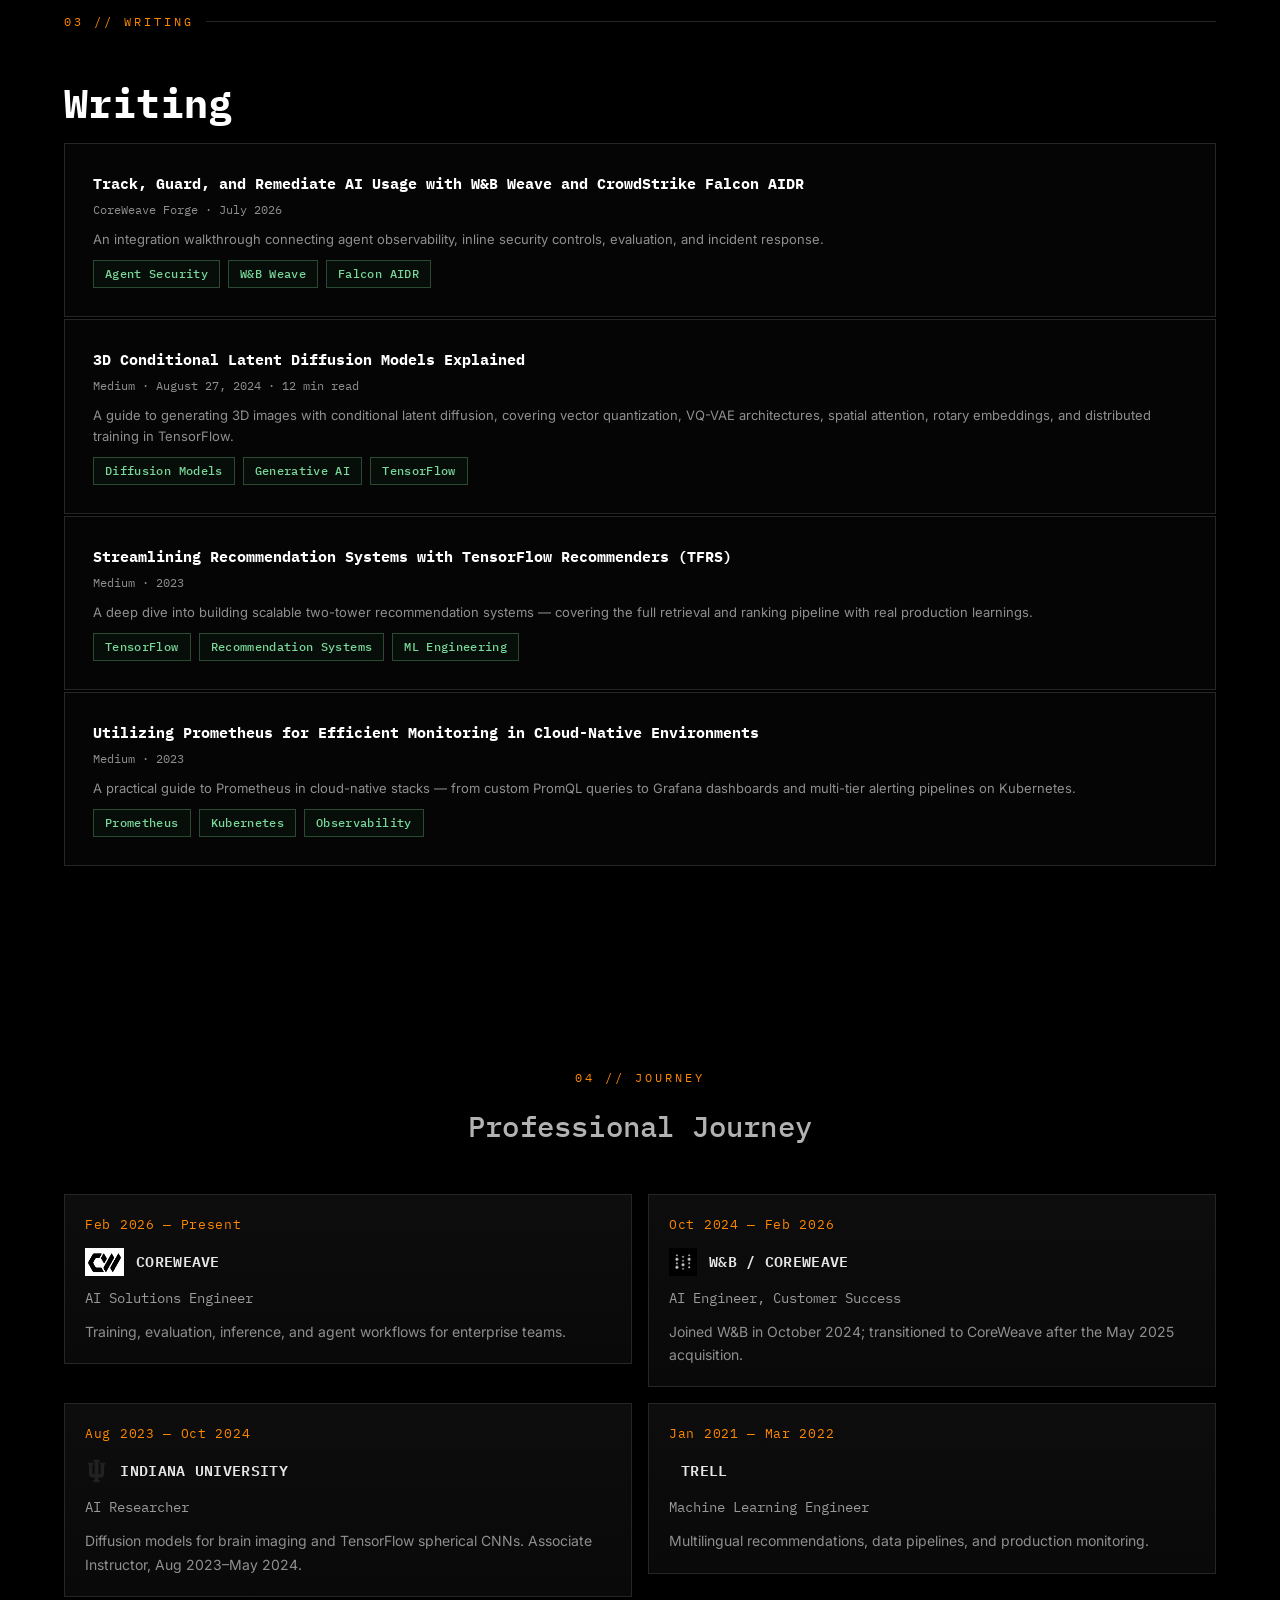
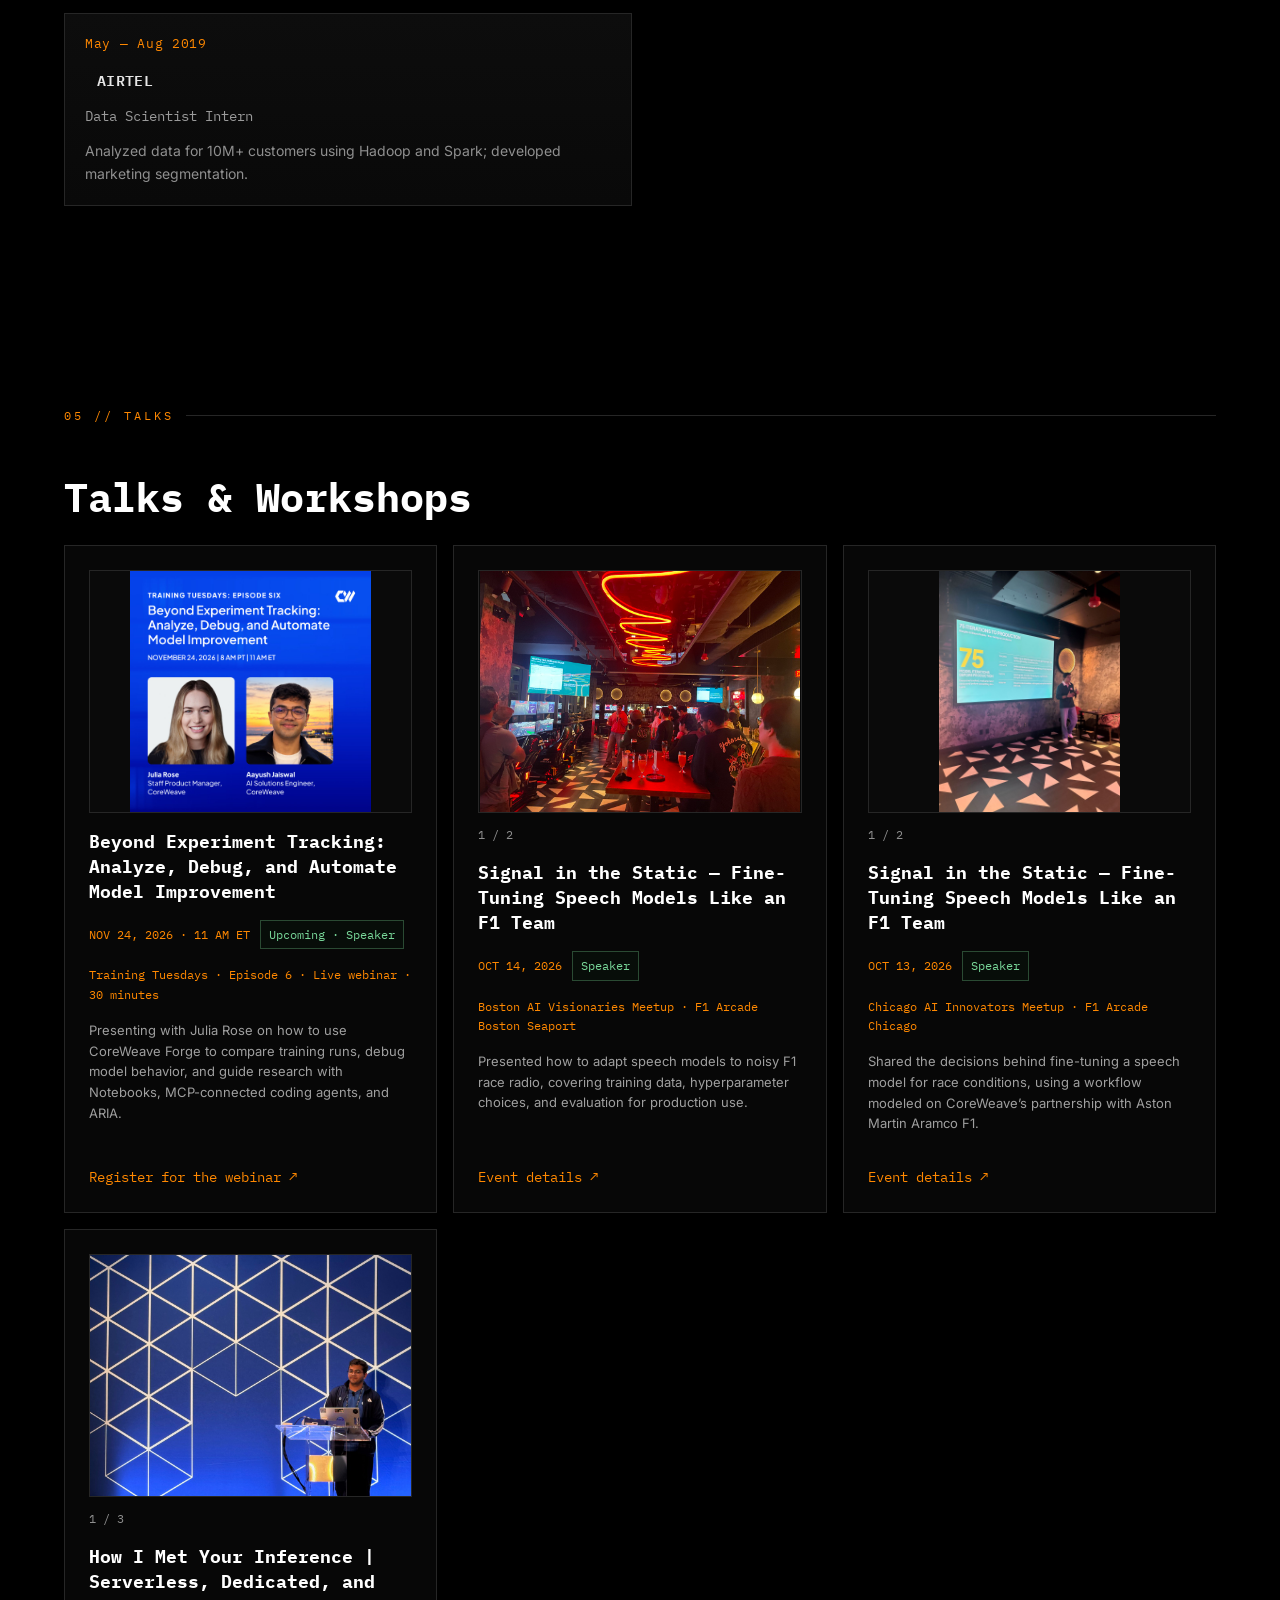
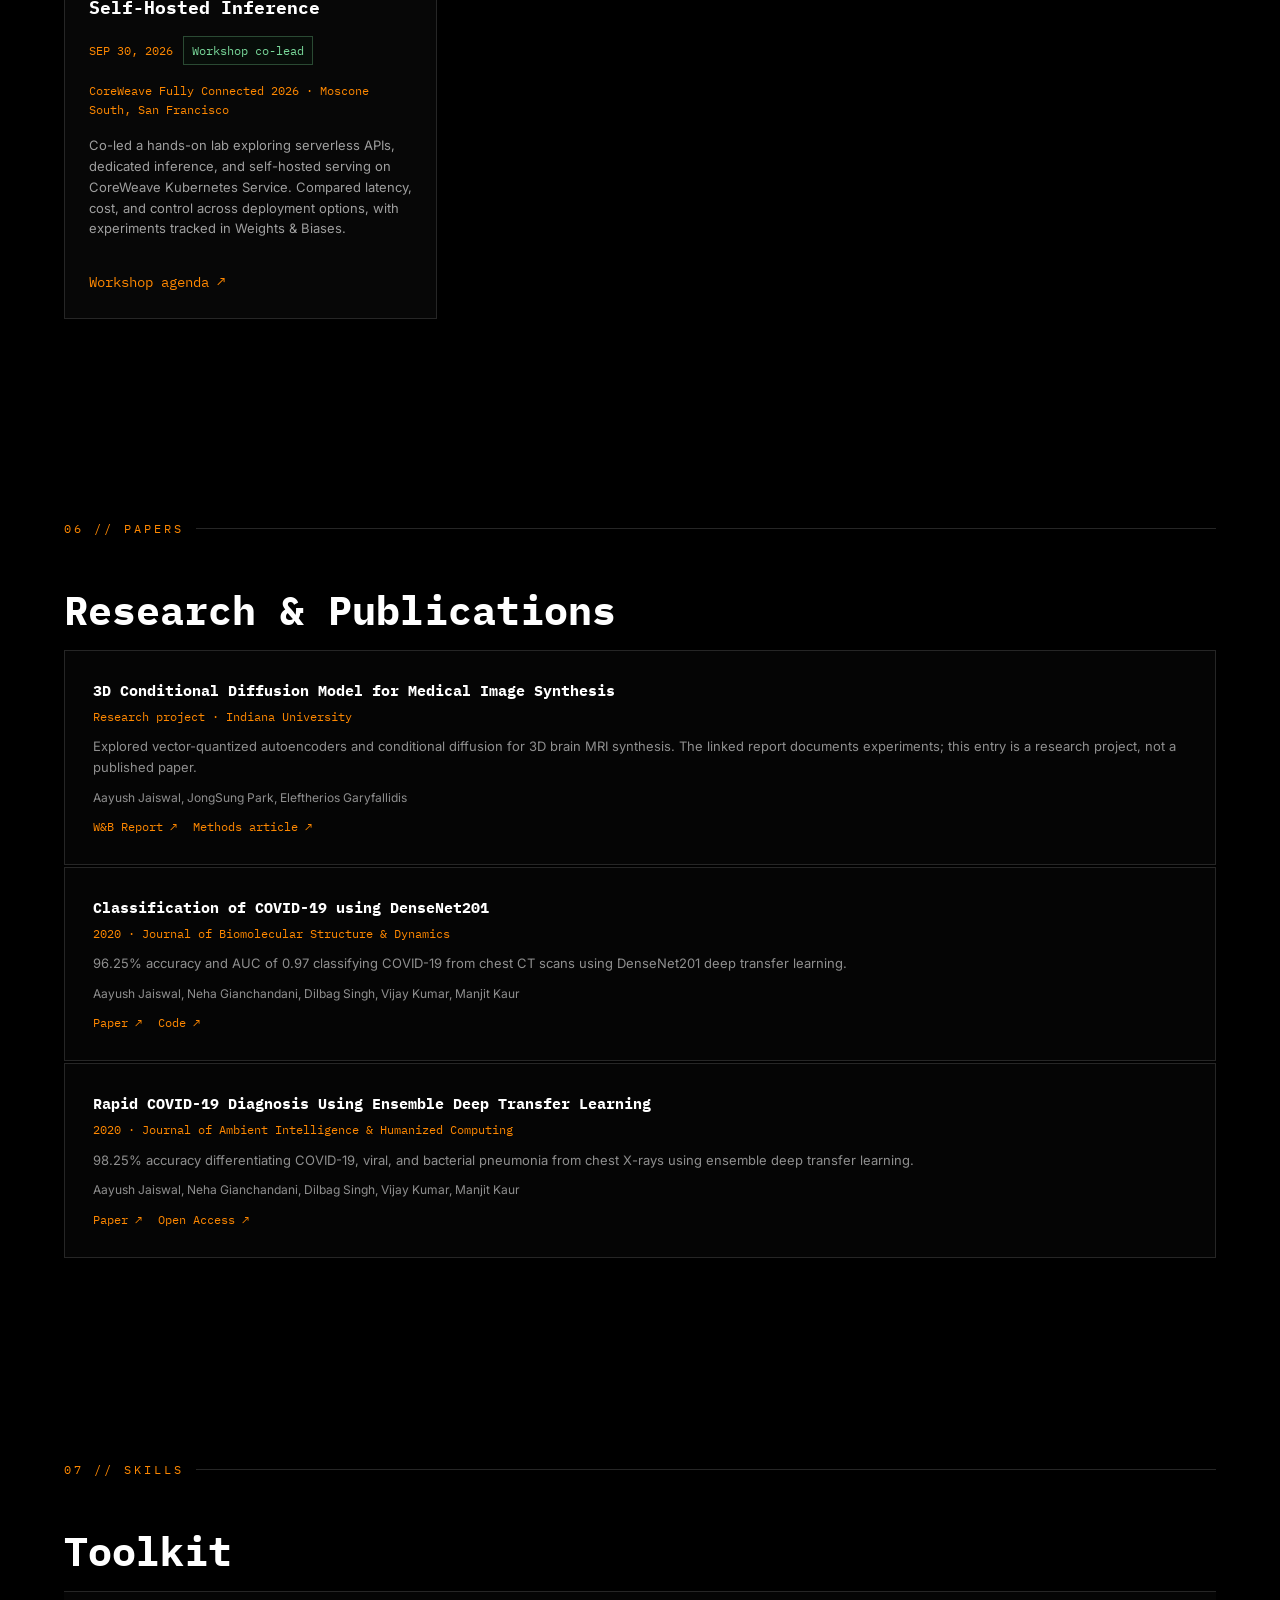
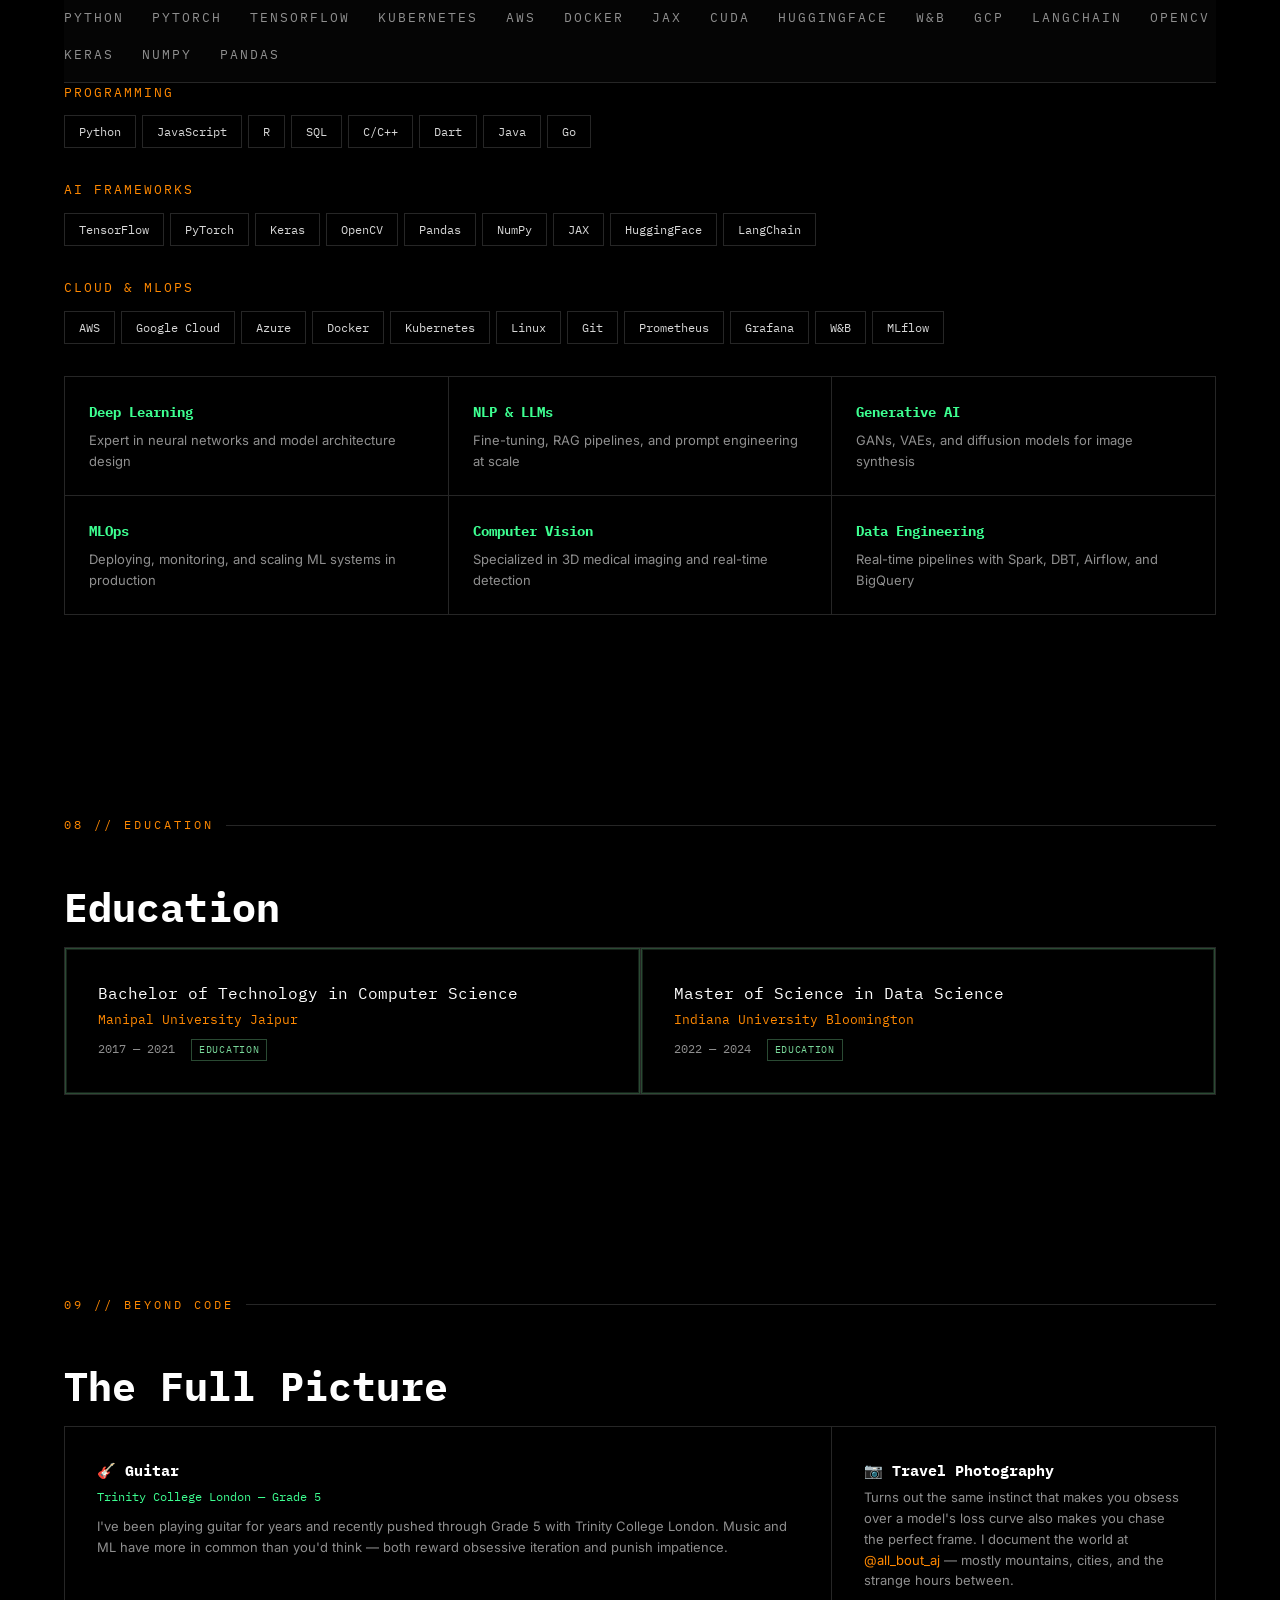
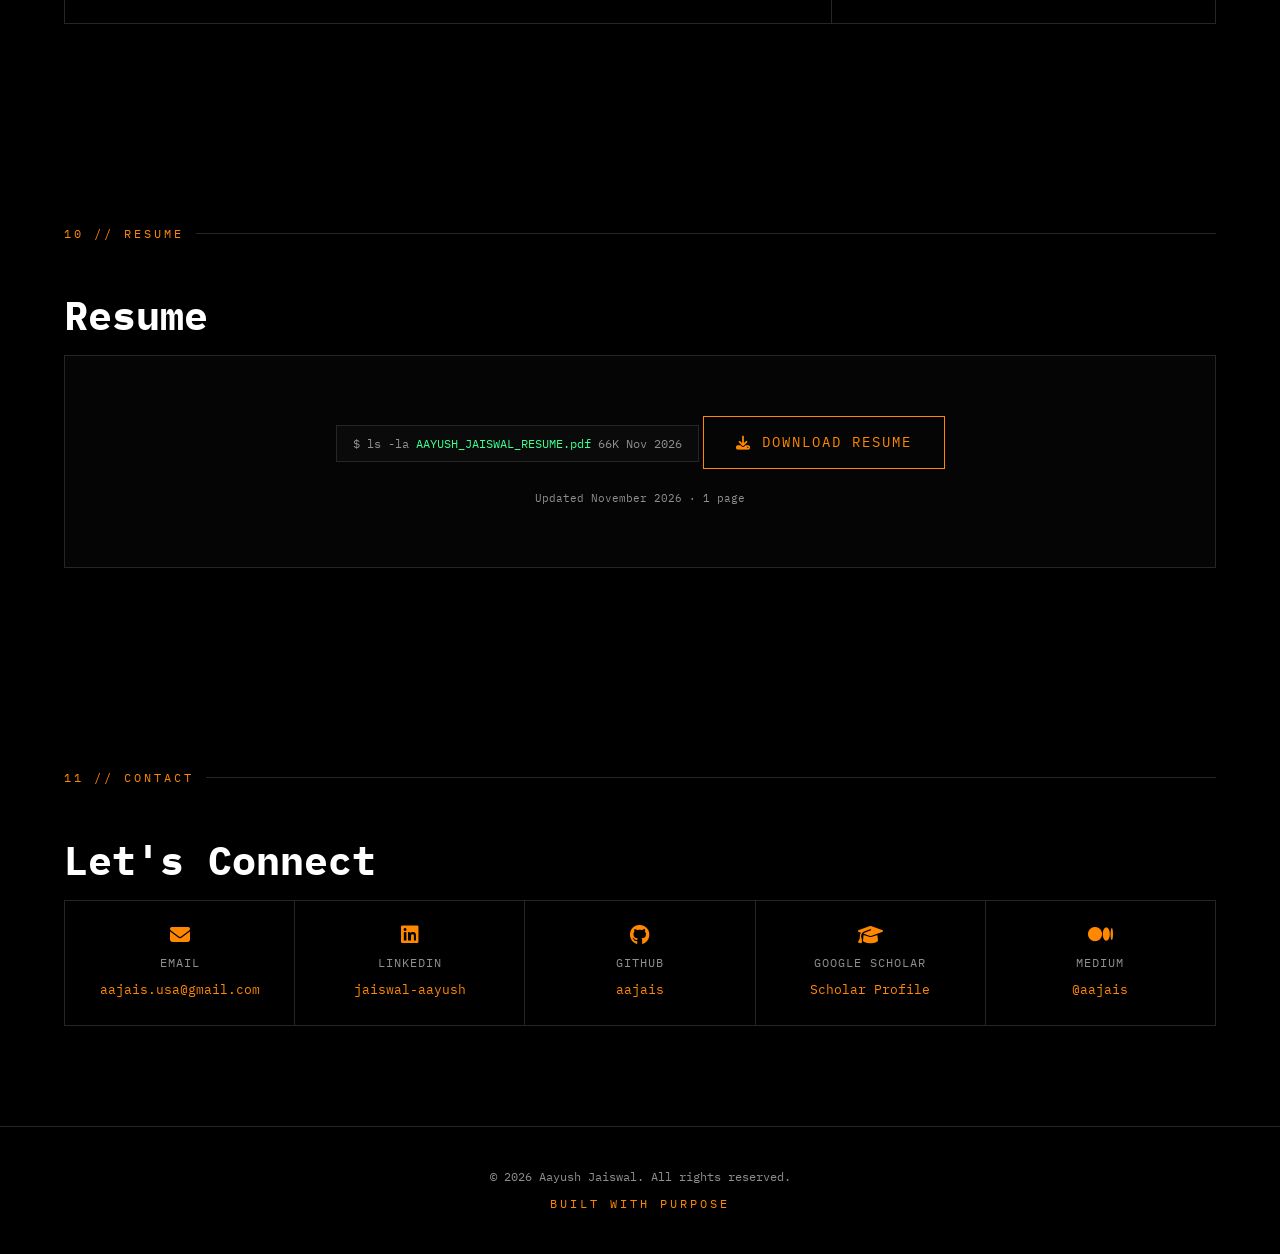
==== commit dc909ca9: "Move technical writing after case studies" ====
--- a/index.html
+++ b/index.html
@@ -120,7 +120,7 @@
     <a href="https://medium.com/@aajais" target="_blank" rel="noopener noreferrer" aria-label="Medium"><i class="fab fa-medium"></i></a>
   </div>
   <button class="nav-toggle" aria-label="Open menu" aria-expanded="false" aria-controls="primary-nav"><i class="fas fa-bars" aria-hidden="true"></i></button>
-  <div class="nav-links" id="primary-nav"><a href="#projects">Projects</a><a href="#journey">Journey</a><a href="#talks">Talks</a><a href="#writing">Writing</a><a href="#resume">Resume</a><a href="#contact">Contact</a></div>
+  <div class="nav-links" id="primary-nav"><a href="#projects">Projects</a><a href="#writing">Writing</a><a href="#journey">Journey</a><a href="#talks">Talks</a><a href="#resume">Resume</a><a href="#contact">Contact</a></div>
 </div>
 </nav>
 
@@ -169,9 +169,38 @@
 </div>
 </section>
 
+<!-- Writing -->
+<section class="section" id="writing">
+<div class="section-label">03 // WRITING</div>
+<h2 class="section-title">Writing</h2>
+<a class="writing-card" href="https://forge.coreweave.com/wandb/wandb_fc/crowdstrike-aidr/reports/Track-guard-and-remediate-AI-usage-with-W-B-Weave-and-CrowdStrike-Falcon-AIDR--VmlldzoxNzI1OTczNA" target="_blank" rel="noopener noreferrer"><h3>Track, Guard, and Remediate AI Usage with W&amp;B Weave and CrowdStrike Falcon AIDR</h3><div class="writing-meta">CoreWeave Forge · July 2026</div><p>An integration walkthrough connecting agent observability, inline security controls, evaluation, and incident response.</p><div class="project-tags"><span class="tag">Agent Security</span><span class="tag">W&amp;B Weave</span><span class="tag">Falcon AIDR</span></div></a>
+
+<a class="writing-card" href="https://medium.com/@aajais/3d-conditional-latent-diffusion-models-explained-6b79c2a5a629" target="_blank" rel="noopener noreferrer">
+  <h3>3D Conditional Latent Diffusion Models Explained</h3>
+  <div class="writing-meta">Medium · August 27, 2024 · 12 min read</div>
+  <p>A guide to generating 3D images with conditional latent diffusion, covering vector quantization, VQ-VAE architectures, spatial attention, rotary embeddings, and distributed training in TensorFlow.</p>
+  <div class="project-tags"><span class="tag">Diffusion Models</span><span class="tag">Generative AI</span><span class="tag">TensorFlow</span></div>
+</a>
+
+
+<a class="writing-card" href="https://medium.com/@aajais/streamlining-recommendation-systems-with-tensorflow-recommenders-tfrs-f77801d3f059" target="_blank" rel="noopener noreferrer">
+  <h3>Streamlining Recommendation Systems with TensorFlow Recommenders (TFRS)</h3>
+  <div class="writing-meta">Medium · 2023</div>
+  <p>A deep dive into building scalable two-tower recommendation systems — covering the full retrieval and ranking pipeline with real production learnings.</p>
+  <div class="project-tags"><span class="tag">TensorFlow</span><span class="tag">Recommendation Systems</span><span class="tag">ML Engineering</span></div>
+</a>
+
+<a class="writing-card" href="https://medium.com/@aajais/utilizing-prometheus-for-efficient-monitoring-in-cloud-native-environments-2ef370c41971" target="_blank" rel="noopener noreferrer">
+  <h3>Utilizing Prometheus for Efficient Monitoring in Cloud-Native Environments</h3>
+  <div class="writing-meta">Medium · 2023</div>
+  <p>A practical guide to Prometheus in cloud-native stacks — from custom PromQL queries to Grafana dashboards and multi-tier alerting pipelines on Kubernetes.</p>
+  <div class="project-tags"><span class="tag">Prometheus</span><span class="tag">Kubernetes</span><span class="tag">Observability</span></div>
+</a>
+</section>
+
 <!-- Journey -->
 <section class="section" id="journey">
-<div class="section-label">03 // JOURNEY</div>
+<div class="section-label">04 // JOURNEY</div>
 <h2 class="section-title">Professional Journey</h2>
 <div class="journey-track">
 <article class="journey-item"><div class="journey-years">Feb 2026 — Present</div><div class="journey-brand"><img src="images/coreweave.png" class="journey-logo-img" alt="" loading="lazy"><h3 class="journey-name">CoreWeave</h3></div><p class="journey-role">AI Solutions Engineer</p><p class="journey-detail">Training, evaluation, inference, and agent workflows for enterprise teams.</p></article>
@@ -184,7 +213,7 @@
 
 <!-- Talks & Workshops -->
 <section class="section" id="talks" aria-labelledby="talks-title">
-<div class="section-label">04 // TALKS</div>
+<div class="section-label">05 // TALKS</div>
 <h2 class="section-title" id="talks-title">Talks &amp; Workshops</h2>
 <div class="talks-list">
   <article class="talk-card media-card">
@@ -234,7 +263,7 @@
 
 <!-- Papers -->
 <section class="section" id="papers">
-<div class="section-label">05 // PAPERS</div>
+<div class="section-label">06 // PAPERS</div>
 <h2 class="section-title">Research &amp; Publications</h2>
 
 <div class="paper-card">
@@ -273,7 +302,7 @@
 
 <!-- Skills -->
 <section class="section" id="skills">
-<div class="section-label">06 // SKILLS</div>
+<div class="section-label">07 // SKILLS</div>
 <h2 class="section-title">Toolkit</h2>
 <div class="marquee-wrap">
 <div class="marquee-track">
@@ -315,7 +344,7 @@
 
 <!-- Education -->
 <section class="section" id="education">
-<div class="section-label">07 // EDUCATION</div>
+<div class="section-label">08 // EDUCATION</div>
 <h2 class="section-title">Education</h2>
 <div class="edu-grid">
   <div class="edu-card edu-focus">
@@ -331,35 +360,6 @@
     <div class="edu-meta"><span>2022 — 2024</span><span class="edu-pill">Education</span></div>
   </div>
 </div>
-</section>
-
-<!-- Writing -->
-<section class="section" id="writing">
-<div class="section-label">08 // WRITING</div>
-<h2 class="section-title">Writing</h2>
-<a class="writing-card" href="https://forge.coreweave.com/wandb/wandb_fc/crowdstrike-aidr/reports/Track-guard-and-remediate-AI-usage-with-W-B-Weave-and-CrowdStrike-Falcon-AIDR--VmlldzoxNzI1OTczNA" target="_blank" rel="noopener noreferrer"><h3>Track, Guard, and Remediate AI Usage with W&amp;B Weave and CrowdStrike Falcon AIDR</h3><div class="writing-meta">CoreWeave Forge · July 2026</div><p>An integration walkthrough connecting agent observability, inline security controls, evaluation, and incident response.</p><div class="project-tags"><span class="tag">Agent Security</span><span class="tag">W&amp;B Weave</span><span class="tag">Falcon AIDR</span></div></a>
-
-<a class="writing-card" href="https://medium.com/@aajais/3d-conditional-latent-diffusion-models-explained-6b79c2a5a629" target="_blank" rel="noopener noreferrer">
-  <h3>3D Conditional Latent Diffusion Models Explained</h3>
-  <div class="writing-meta">Medium · August 27, 2024 · 12 min read</div>
-  <p>A guide to generating 3D images with conditional latent diffusion, covering vector quantization, VQ-VAE architectures, spatial attention, rotary embeddings, and distributed training in TensorFlow.</p>
-  <div class="project-tags"><span class="tag">Diffusion Models</span><span class="tag">Generative AI</span><span class="tag">TensorFlow</span></div>
-</a>
-
-
-<a class="writing-card" href="https://medium.com/@aajais/streamlining-recommendation-systems-with-tensorflow-recommenders-tfrs-f77801d3f059" target="_blank" rel="noopener noreferrer">
-  <h3>Streamlining Recommendation Systems with TensorFlow Recommenders (TFRS)</h3>
-  <div class="writing-meta">Medium · 2023</div>
-  <p>A deep dive into building scalable two-tower recommendation systems — covering the full retrieval and ranking pipeline with real production learnings.</p>
-  <div class="project-tags"><span class="tag">TensorFlow</span><span class="tag">Recommendation Systems</span><span class="tag">ML Engineering</span></div>
-</a>
-
-<a class="writing-card" href="https://medium.com/@aajais/utilizing-prometheus-for-efficient-monitoring-in-cloud-native-environments-2ef370c41971" target="_blank" rel="noopener noreferrer">
-  <h3>Utilizing Prometheus for Efficient Monitoring in Cloud-Native Environments</h3>
-  <div class="writing-meta">Medium · 2023</div>
-  <p>A practical guide to Prometheus in cloud-native stacks — from custom PromQL queries to Grafana dashboards and multi-tier alerting pipelines on Kubernetes.</p>
-  <div class="project-tags"><span class="tag">Prometheus</span><span class="tag">Kubernetes</span><span class="tag">Observability</span></div>
-</a>
 </section>
 
 <!-- Beyond Code -->
